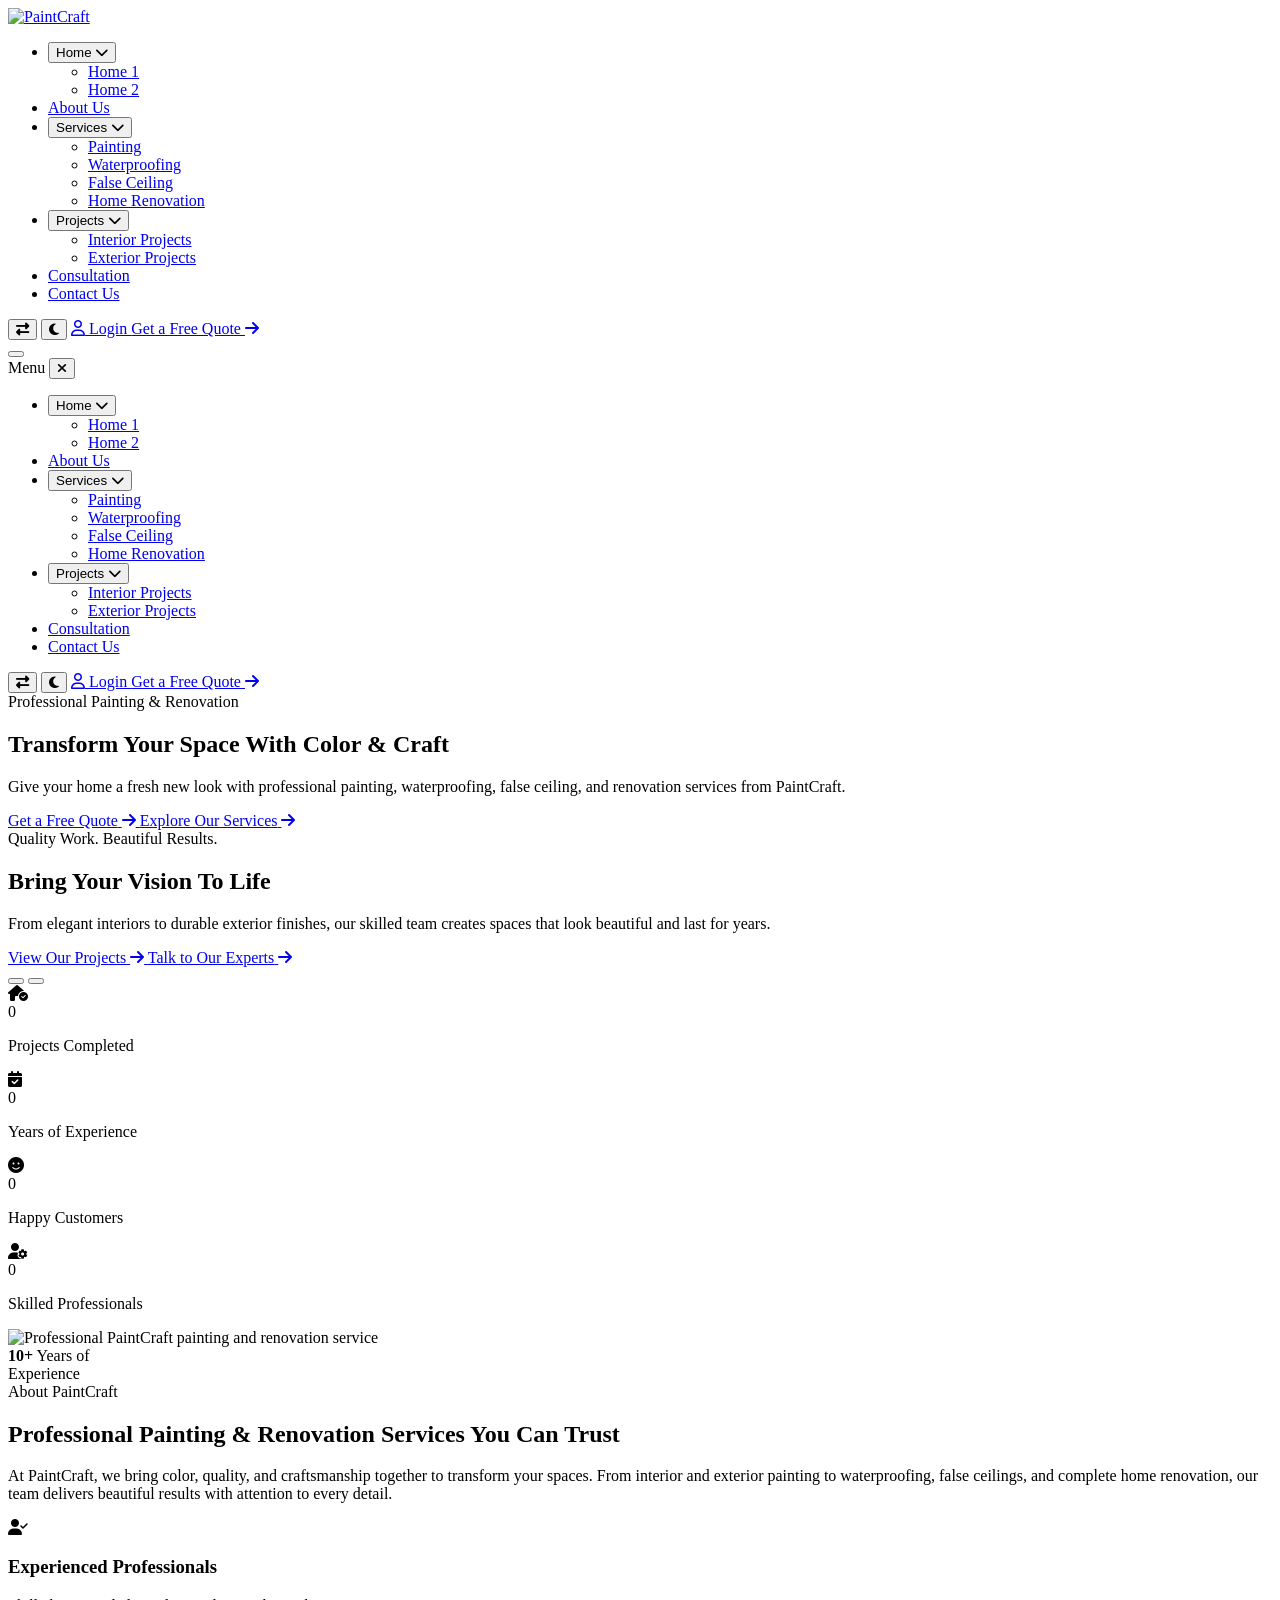
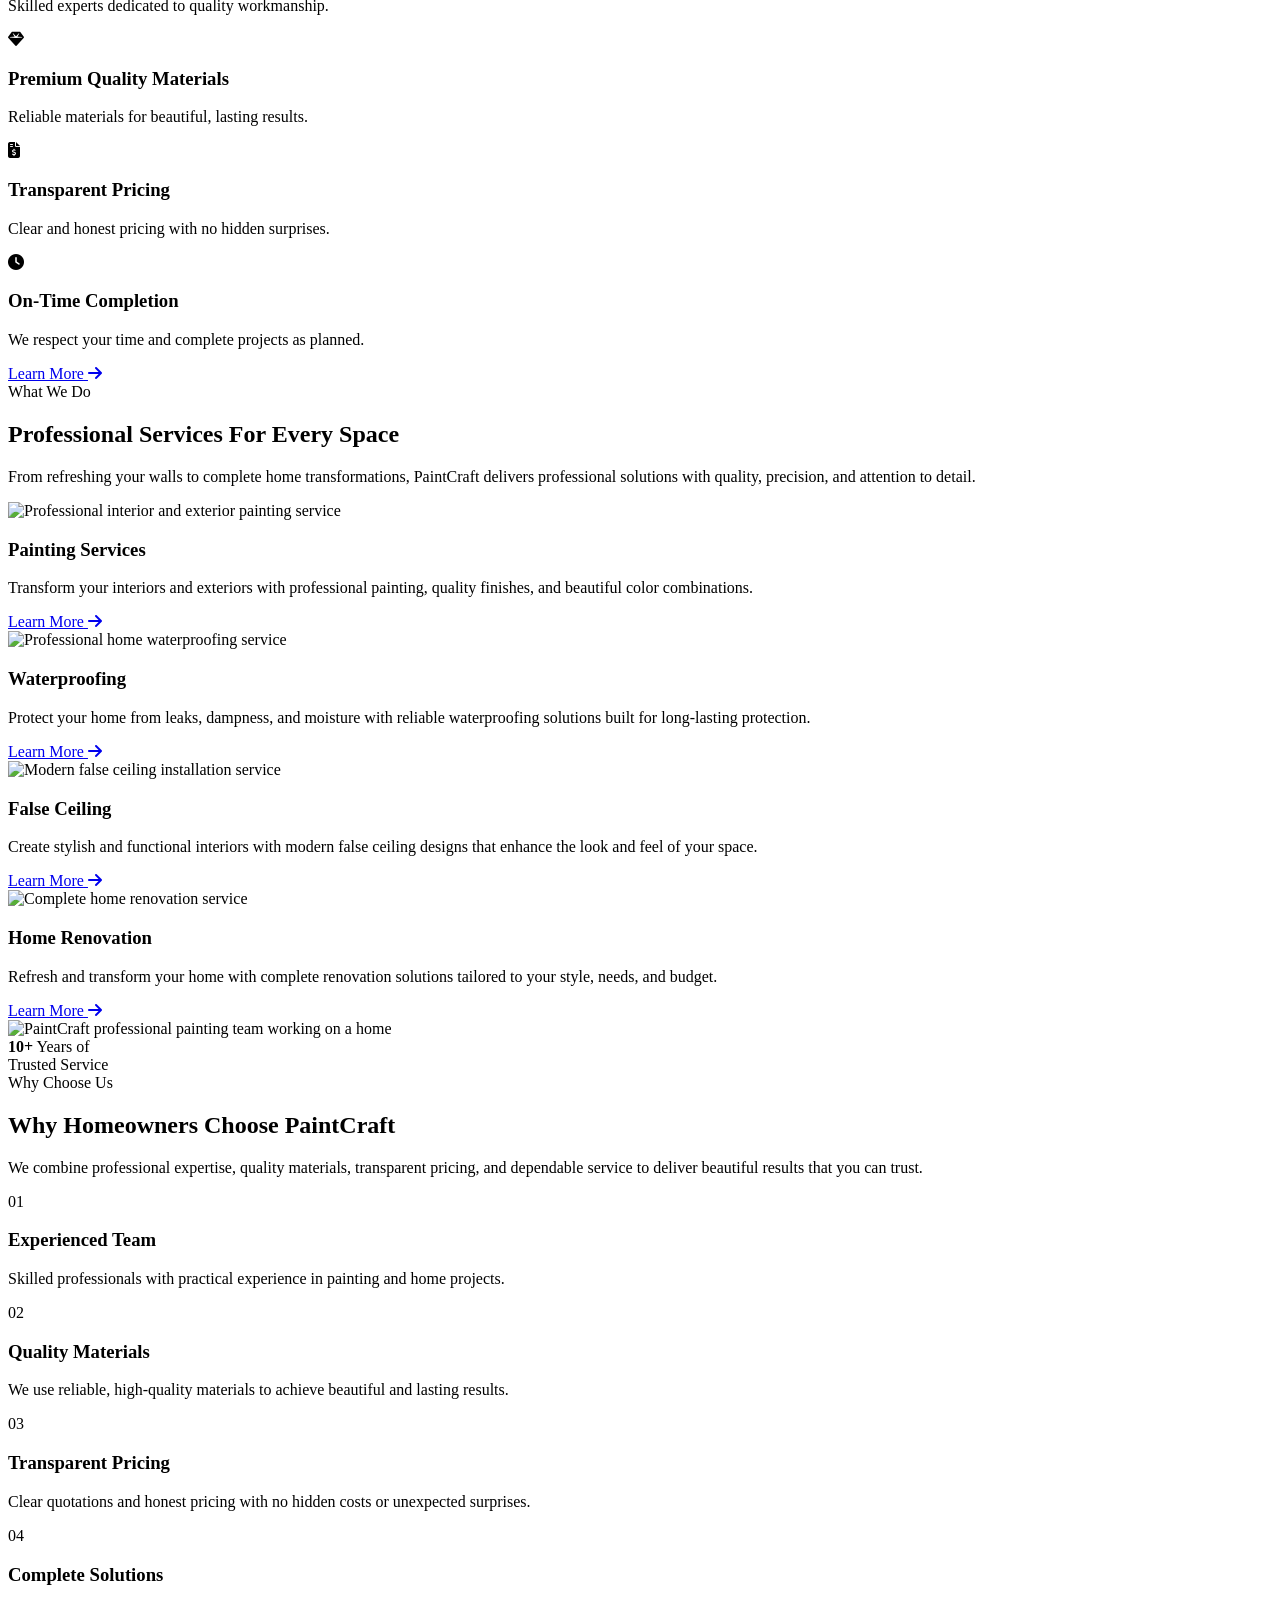
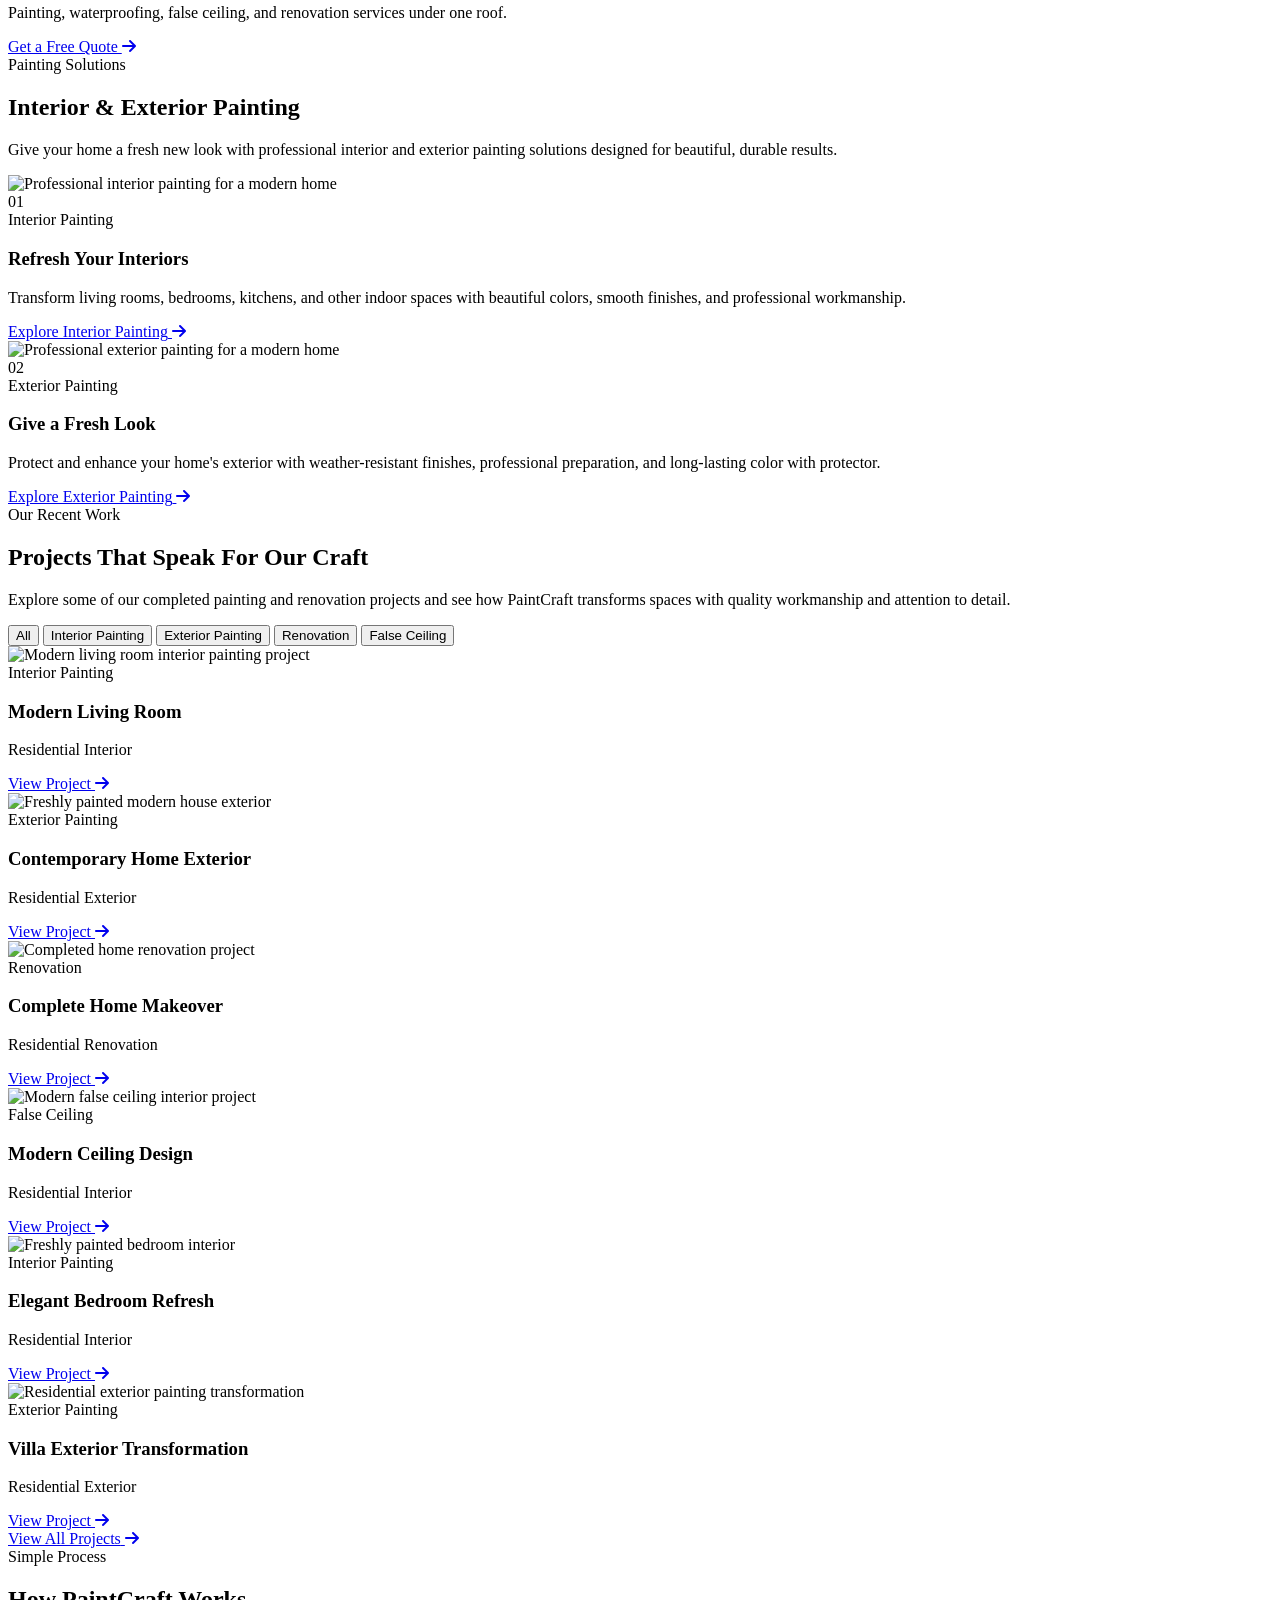
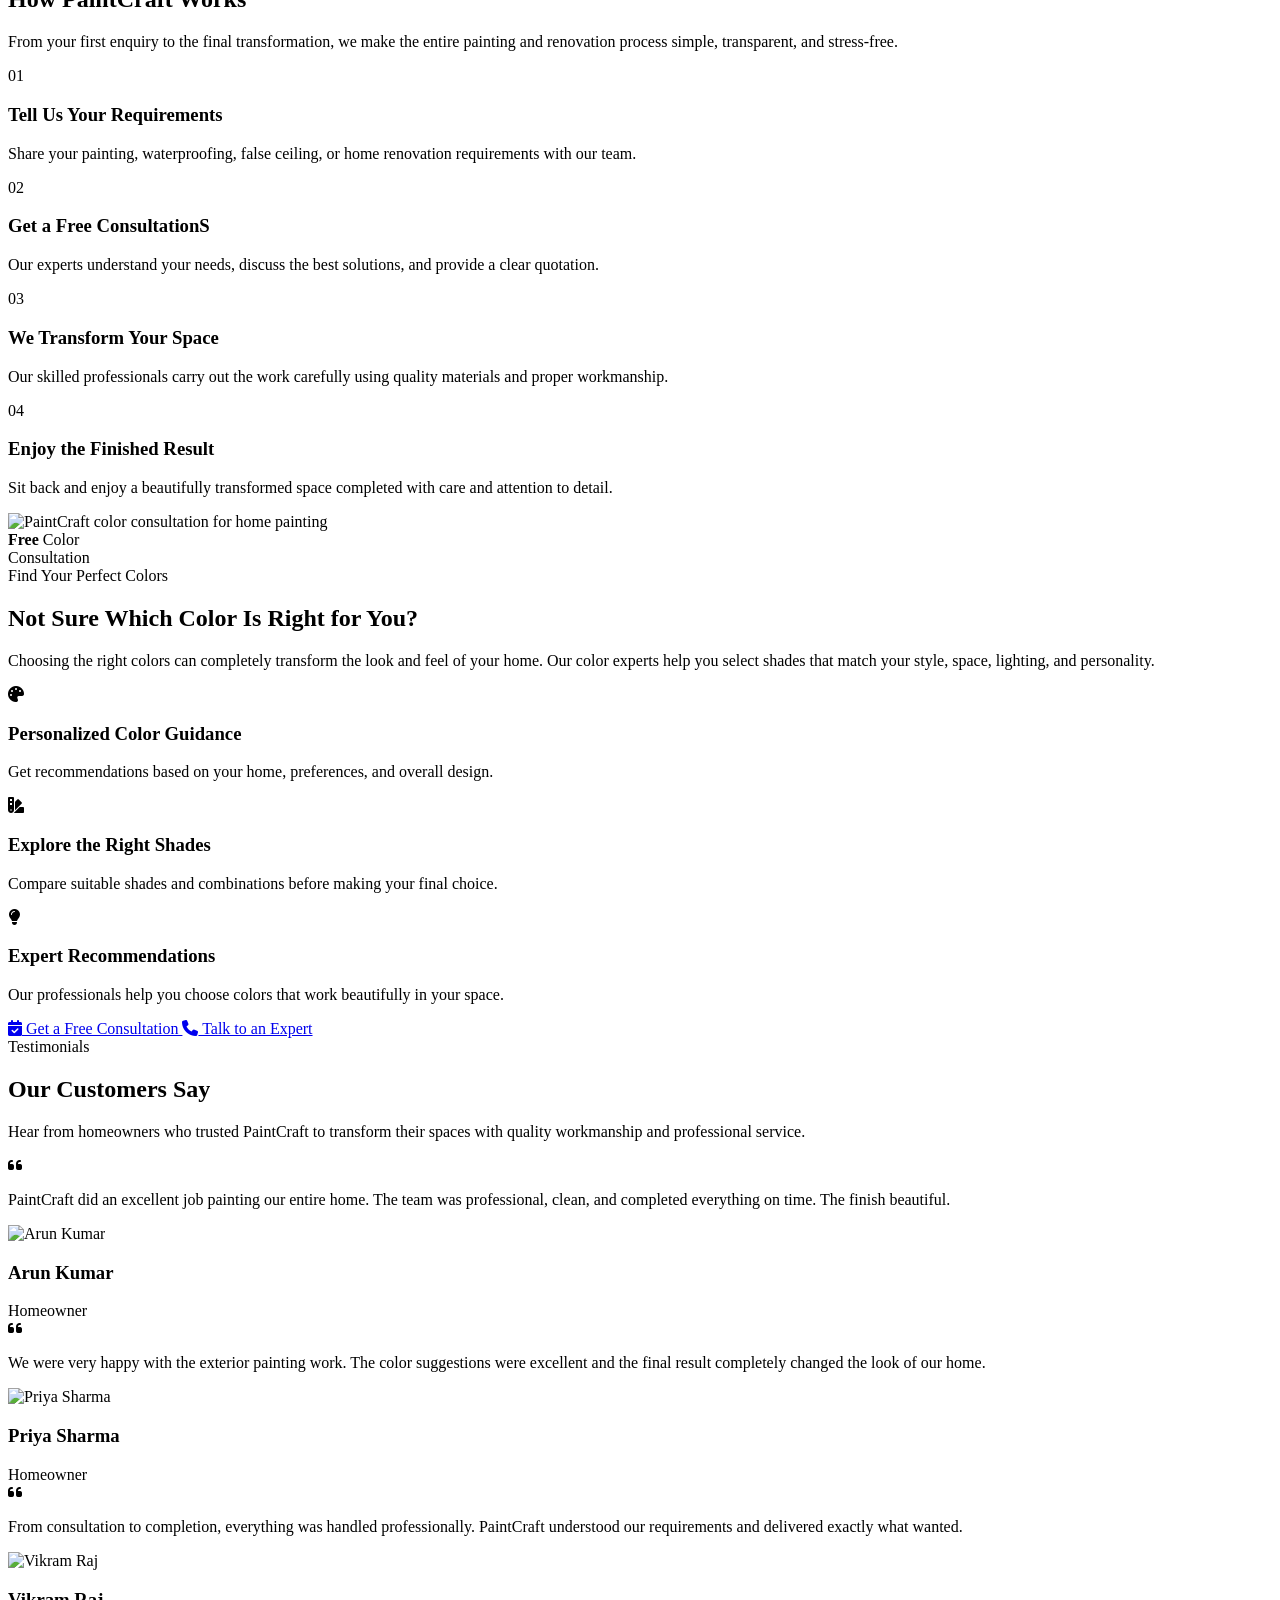
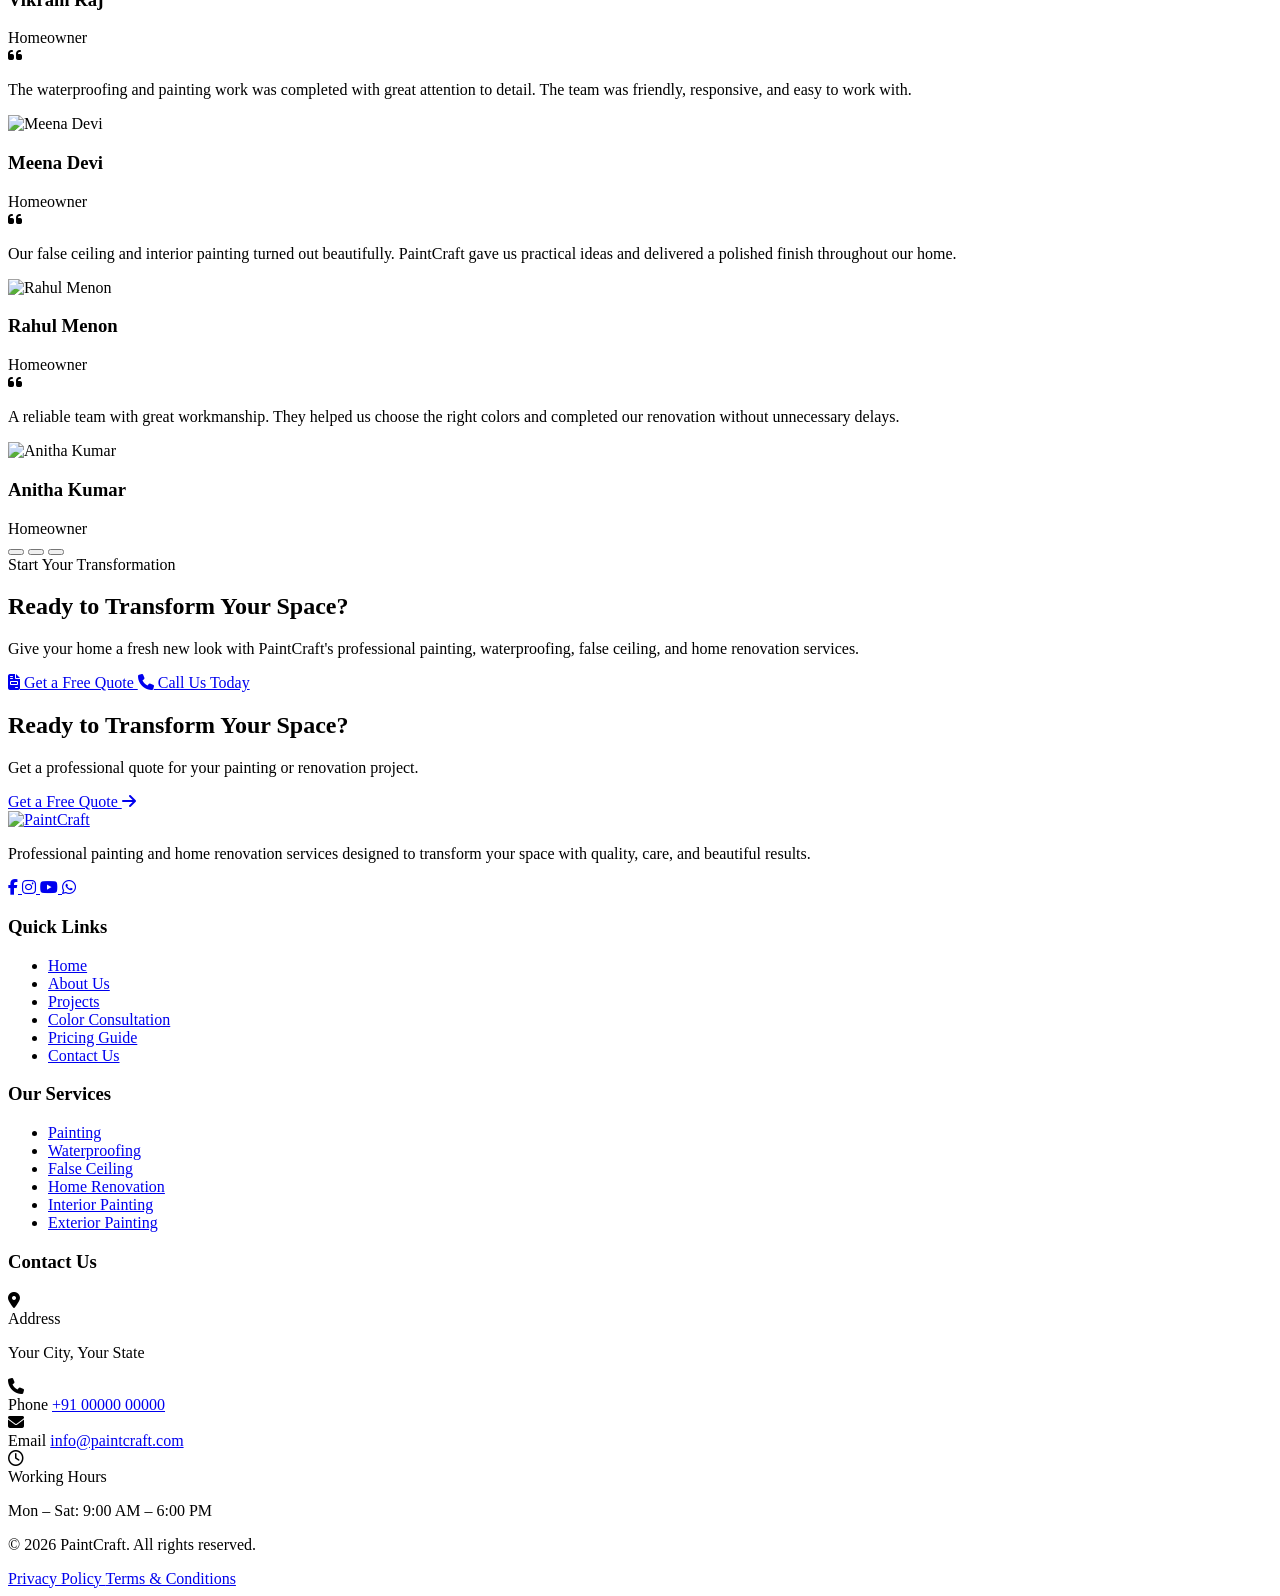
==== index.html @ 1d0dd158 "Add files via upload" ====
<!DOCTYPE html>
<html lang="en" dir="ltr">

<head>

    <!-- =========================================================
         META
    ========================================================== -->

    <meta charset="UTF-8">

    <meta
        name="viewport"
        content="width=device-width, initial-scale=1.0"
    >

    <meta
        name="description"
        content="PaintCraft - Professional Painting & Home Renovation Services"
    >

    <meta
        name="keywords"
        content="painting, home renovation, interior painting, exterior painting, waterproofing"
    >

    <meta
        name="author"
        content="PaintCraft"
    >

    <title>PaintCraft | Painting & Renovation</title>
    <link
    rel="icon"
    type="image/png"
    href="images/logo.png"
>


    <!-- =========================================================
         GOOGLE FONT
         Inter - Used Consistently Throughout Website
    ========================================================== -->

    <link
        rel="preconnect"
        href="https://fonts.googleapis.com"
    >

    <link
        rel="preconnect"
        href="https://fonts.gstatic.com"
        crossorigin
    >

    <link
        href="https://fonts.googleapis.com/css2?family=Inter:wght@400;500;600;700;800&display=swap"
        rel="stylesheet"
    >


    <!-- =========================================================
         FONT AWESOME
    ========================================================== -->

    <link
        rel="stylesheet"
        href="https://cdnjs.cloudflare.com/ajax/libs/font-awesome/6.5.2/css/all.min.css"
    >


    <!-- =========================================================
         MAIN CSS
    ========================================================== -->

    <link
        rel="stylesheet"
        href="css/style.css"
    >


    <!-- =========================================================
         RESPONSIVE CSS
    ========================================================== -->

    <link
        rel="stylesheet"
        href="css/responsive.css"
    >

</head>


<body>

    <!-- =========================================================
         SITE HEADER
    ========================================================== -->

    <header class="site-header">


        <!-- =====================================================
             HEADER CONTAINER
        ====================================================== -->

        <div class="header-container">


            <!-- =================================================
                 LOGO
            ================================================== -->

            <a
                href="index.html"
                class="site-logo"
                aria-label="PaintCraft Home"
            >

                <img
                    src="images/logo.png"
                    alt="PaintCraft"
                    class="logo-image"
                >

            </a>


            <!-- =================================================
                 DESKTOP NAVIGATION
            ================================================== -->

            <nav
                class="desktop-navigation"
                aria-label="Main Navigation"
            >

                <ul class="nav-menu">


                    <!-- =========================================
                         HOME
                    ========================================== -->

                    <li class="nav-item has-dropdown">

                        <button
                            type="button"
                            class="nav-link dropdown-toggle active"
                            aria-expanded="false"
                        >

                            <span>Home</span>

                            <i class="fa-solid fa-chevron-down"></i>

                        </button>


                        <ul class="dropdown-menu">

                            <li>
                                <a href="index.html"class="active">
                                    Home 1
                                </a>
                            </li>

                            <li>
                                <a href="home-2.html">
                                    Home 2
                                </a>
                            </li>

                        </ul>

                    </li>


                    <!-- =========================================
                         ABOUT US
                    ========================================== -->

                    <li class="nav-item">

                        <a
                            href="about.html"
                            class="nav-link"
                        >
                            About Us
                        </a>

                    </li>


                    <!-- =========================================
                         SERVICES
                    ========================================== -->

                    <li class="nav-item has-dropdown">

                        <button
                            type="button"
                            class="nav-link dropdown-toggle"
                            aria-expanded="false"
                        >

                            <span>Services</span>

                            <i class="fa-solid fa-chevron-down"></i>

                        </button>


                        <ul class="dropdown-menu">

                            <li>
                                <a href="painting.html">
                                    Painting
                                </a>
                            </li>

                            <li>
                                <a href="waterproofing.html">
                                    Waterproofing
                                </a>
                            </li>

                            <li>
                                <a href="false-ceiling.html">
                                    False Ceiling
                                </a>
                            </li>

                            <li>
                                <a href="home-renovation.html">
                                    Home Renovation
                                </a>
                            </li>

                        </ul>

                    </li>


                    <!-- =========================================
                         PROJECTS
                    ========================================== -->

                    <li class="nav-item has-dropdown">

                        <button
                            type="button"
                            class="nav-link dropdown-toggle"
                            aria-expanded="false"
                        >

                            <span>Projects</span>

                            <i class="fa-solid fa-chevron-down"></i>

                        </button>


                        <ul class="dropdown-menu">

                            

                            <li>
                                <a href="interior-projects.html">
                                    Interior Projects
                                </a>
                            </li>

                            <li>
                                <a href="exterior-projects.html">
                                    Exterior Projects
                                </a>
                            </li>

                           

                            
                        </ul>

                    </li>


                    <!-- =========================================
                         COLOR CONSULTATION
                    ========================================== -->

                    <li class="nav-item">

                        <a
                            href="consultation.html"
                            class="nav-link"
                        >
                            Consultation
                        </a>

                    </li>


                    


                    <!-- =========================================
                         CONTACT US
                    ========================================== -->

                    <li class="nav-item">

                        <a
                            href="contact.html"
                            class="nav-link"
                        >
                            Contact Us
                        </a>

                    </li>

                </ul>

            </nav>


            <!-- =================================================
                 DESKTOP HEADER ACTIONS

                 IMPORTANT:
                 These buttons are ONLY for desktop.
            ================================================== -->

            <div class="desktop-header-actions">


                <!-- =============================================
                     RTL TOGGLE
                ============================================== -->

                <button
                    type="button"
                    class="header-action-btn rtl-btn"
                    id="rtlToggle"
                    aria-label="Switch to RTL"
                    aria-pressed="false"
                >

                    <i class="fa-solid fa-right-left"></i>

                </button>


                <!-- =============================================
                     DARK MODE TOGGLE
                ============================================== -->

                <button
                    type="button"
                    class="header-action-btn dark-mode-btn"
                    id="darkModeToggle"
                    aria-label="Toggle dark mode"
                    aria-pressed="false"
                >

                    <i class="fa-solid fa-moon"></i>

                </button>


                <!-- =============================================
                     LOGIN
                ============================================== -->

                <a
                    href="login.html"
                    class="primary-btn login-btn"
                    aria-label="Login"
                >

                    <i class="fa-regular fa-user"></i>

                    <span>
                        Login
                    </span>

                </a>


                <!-- =============================================
                     GET A FREE QUOTE
                ============================================== -->

                <a
                    href="get a quote.html"
                    class="secondary-btn header-quote-btn"
                >

                    <span>
                        Get a Free Quote
                    </span>

                    <i class="fa-solid fa-arrow-right"></i>

                </a>


            </div>


            <!-- =================================================
                 HAMBURGER BUTTON

                 MOBILE
                 IPAD MINI
                 IPAD PRO
            ================================================== -->

            <button
                type="button"
                class="hamburger-button"
                id="hamburgerButton"
                aria-label="Open menu"
                aria-expanded="false"
                aria-controls="mobileNavigation"
            >

                <span class="hamburger-line"></span>

                <span class="hamburger-line"></span>

                <span class="hamburger-line"></span>

            </button>


        </div>


        <!-- =====================================================
             MOBILE / TABLET NAVIGATION

             ALL MENUS + ALL BUTTONS ARE INSIDE
             THE HAMBURGER MENU
        ====================================================== -->

        <div
            class="mobile-navigation"
            id="mobileNavigation"
            aria-hidden="true"
        >

            <div class="mobile-navigation-inner">


                <!-- =================================================
                     MOBILE MENU HEADER
                ================================================== -->

                <div class="mobile-menu-header">

                    <span class="mobile-menu-title">
                        Menu
                    </span>


                    <button
                        type="button"
                        class="mobile-menu-close"
                        id="mobileMenuClose"
                        aria-label="Close menu"
                    >

                        <i class="fa-solid fa-xmark"></i>

                    </button>

                </div>


                <!-- =================================================
                     MOBILE NAVIGATION
                ================================================== -->

                <nav
                    class="mobile-menu"
                    aria-label="Mobile Navigation"
                >

                    <ul class="mobile-nav-list">


                        <!-- =========================================
                             HOME
                        ========================================== -->

                        <li class="mobile-nav-item has-mobile-dropdown">

                            <button
                                type="button"
                                class="mobile-nav-link mobile-dropdown-toggle active"
                                aria-expanded="false"
                            >

                                <span>
                                    Home
                                </span>

                                <i class="fa-solid fa-chevron-down"></i>

                            </button>


                            <ul class="mobile-dropdown-menu">

                                <li>
                                    <a href="index.html"class="active">
                                        Home 1
                                    </a>
                                </li>

                                <li>
                                    <a href="home-2.html">
                                        Home 2
                                    </a>
                                </li>

                            </ul>

                        </li>


                        <!-- =========================================
                             ABOUT US
                        ========================================== -->

                        <li class="mobile-nav-item">

                            <a
                                href="about.html"
                                class="mobile-nav-link"
                            >
                                About Us
                            </a>

                        </li>


                        <!-- =========================================
                             SERVICES
                        ========================================== -->

                        <li class="mobile-nav-item has-mobile-dropdown">

                            <button
                                type="button"
                                class="mobile-nav-link mobile-dropdown-toggle"
                                aria-expanded="false"
                            >

                                <span>
                                    Services
                                </span>

                                <i class="fa-solid fa-chevron-down"></i>

                            </button>


                            <ul class="mobile-dropdown-menu">

                                <li>
                                    <a href="painting.html">
                                        Painting
                                    </a>
                                </li>

                                <li>
                                    <a href="waterproofing.html">
                                        Waterproofing
                                    </a>
                                </li>

                                <li>
                                    <a href="false-ceiling.html">
                                        False Ceiling
                                    </a>
                                </li>

                                <li>
                                    <a href="home-renovation.html">
                                        Home Renovation
                                    </a>
                                </li>

                            </ul>

                        </li>


                        <!-- =========================================
                             PROJECTS
                        ========================================== -->

                        <li class="mobile-nav-item has-mobile-dropdown">

                            <button
                                type="button"
                                class="mobile-nav-link mobile-dropdown-toggle"
                                aria-expanded="false"
                            >

                                <span>
                                    Projects
                                </span>

                                <i class="fa-solid fa-chevron-down"></i>

                            </button>


                            <ul class="mobile-dropdown-menu">

                                

                                <li>
                                    <a href="interior-projects.html">
                                        Interior Projects
                                    </a>
                                </li>

                                <li>
                                    <a href="exterior-projects.html">
                                        Exterior Projects
                                    </a>
                                </li>


                               

                            </ul>

                        </li>


                        <!-- =========================================
                             COLOR CONSULTATION
                        ========================================== -->

                        <li class="mobile-nav-item">

                            <a
                                href="consultation.html"
                                class="mobile-nav-link"
                            >
                                Consultation
                            </a>

                        </li>


                       
                        <!-- =========================================
                             CONTACT US
                        ========================================== -->

                        <li class="mobile-nav-item">

                            <a
                                href="get a quote.html"
                                class="mobile-nav-link"
                            >
                                Contact Us
                            </a>

                        </li>


                    </ul>

                </nav>


                <!-- =================================================
                     MOBILE HEADER ACTIONS

                     THESE ARE INSIDE THE HAMBURGER DRAWER

                     RTL
                     DARK MODE
                     LOGIN
                     GET A FREE QUOTE
                ================================================== -->

                <div class="mobile-header-actions">


                    <!-- =============================================
                         RTL TOGGLE
                    ============================================== -->

                    <button
                        type="button"
                        class="mobile-action-btn rtl-btn"
                        id="mobileRtlToggle"
                        aria-label="Switch to RTL"
                        aria-pressed="false"
                    >

                        <i class="fa-solid fa-right-left"></i>

                    </button>


                    <!-- =============================================
                         DARK MODE TOGGLE
                    ============================================== -->

                    <button
                        type="button"
                        class="mobile-action-btn dark-mode-btn"
                        id="mobileDarkModeToggle"
                        aria-label="Toggle dark mode"
                        aria-pressed="false"
                    >

                        <i class="fa-solid fa-moon"></i>

                    </button>


                    <!-- =============================================
                         LOGIN
                    ============================================== -->

                    <a
                        href="login.html"
                        class="primary-btn mobile-action-btn login-btn"
                    >

                        <i class="fa-regular fa-user"></i>

                        <span>
                            Login
                        </span>

                    </a>


                    <!-- =============================================
                         GET A FREE QUOTE
                    ============================================== -->

                    <a
                        href="get a quote.html"
                        class="secondary-btn mobile-quote-btn"
                    >

                        <span>
                            Get a Free Quote
                        </span>

                        <i class="fa-solid fa-arrow-right"></i>

                    </a>


                </div>


            </div>

        </div>


    </header>


    <!-- =========================================================
         MAIN CONTENT
    ========================================================== -->

    <main id="main-content">
        <!-- =========================================================
     HOME 1
     HERO SECTION
     PART 1 — HTML
========================================================= -->

<section class="hero-section" id="heroSection">

    <div class="hero-slider">

        <!-- =================================================
             SLIDE 1
        ================================================== -->

        <div class="hero-slide active"
             style="background-image: url('images/hero-1.jpg');">

            <div class="hero-overlay"></div>

            <div class="hero-container">

                <div class="hero-content">

                    <span class="hero-subtitle">
                        Professional Painting & Renovation
                    </span>

                    <h1 class="hero-title">
                        Transform Your Space
                        <span>With Color & Craft</span>
                    </h1>

                    <p class="hero-description">
                        Give your home a fresh new look with professional
                        painting, waterproofing, false ceiling, and renovation
                        services from PaintCraft.
                    </p>

                    <div class="hero-buttons">

                        <a href="contact.html"
                           class="hero-button hero-button-primary">
                            <span>Get a Free Quote</span>
                            <i class="fa-solid fa-arrow-right"></i>
                        </a>

                        <a href="services.html"
                           class="hero-button hero-button-secondary">
                            <span>Explore Our Services</span>
                            <i class="fa-solid fa-arrow-right"></i>
                        </a>

                    </div>

                </div>

            </div>

        </div>


        <!-- =================================================
             SLIDE 2
        ================================================== -->

        <div class="hero-slide"
             style="background-image: url('images/hero-2.jpg');">

            <div class="hero-overlay"></div>

            <div class="hero-container">

                <div class="hero-content">

                    <span class="hero-subtitle">
                        Quality Work. Beautiful Results.
                    </span>

                    <h2 class="hero-title">
                        Bring Your Vision
                        <span>To Life</span>
                    </h2>

                    <p class="hero-description">
                        From elegant interiors to durable exterior finishes,
                        our skilled team creates spaces that look beautiful
                        and last for years.
                    </p>

                    <div class="hero-buttons">

                        <a href="projects.html"
                           class="hero-button hero-button-primary">
                            <span>View Our Projects</span>
                            <i class="fa-solid fa-arrow-right"></i>
                        </a>

                        <a href="contact.html"
                           class="hero-button hero-button-secondary">
                            <span>Talk to Our Experts</span>
                            <i class="fa-solid fa-arrow-right"></i>
                        </a>

                    </div>

                </div>

            </div>

        </div>

    </div>


    <!-- =====================================================
         SLIDE INDICATORS
    ====================================================== -->

    <div class="hero-indicators">

        <button class="hero-indicator active"
                type="button"
                aria-label="Go to slide 1"
                data-slide="0">
        </button>

        <button class="hero-indicator"
                type="button"
                aria-label="Go to slide 2"
                data-slide="1">
        </button>

    </div>

</section>
<!-- =========================================================
     HOME 1
     SECTION 2 — TRUST / COUNTER
     PART 1 — HTML
========================================================= -->

<section class="trust-counter-section" id="trustCounter">

    <div class="trust-counter-container">

        <!-- ==================== COUNTER 1 ==================== -->

        <div class="counter-item">

            <div class="counter-icon">
                <i class="fa-solid fa-house-circle-check"></i>
            </div>

            <div class="counter-content">

                <div class="counter-number">
                    <span class="counter-value"
                          data-target="500"
                          data-suffix="+">
                        0
                    </span>
                </div>

                <p class="counter-label">
                    Projects Completed
                </p>

            </div>

        </div>


        <!-- ==================== COUNTER 2 ==================== -->

        <div class="counter-item">

            <div class="counter-icon">
                <i class="fa-solid fa-calendar-check"></i>
            </div>

            <div class="counter-content">

                <div class="counter-number">
                    <span class="counter-value"
                          data-target="10"
                          data-suffix="+">
                        0
                    </span>
                </div>

                <p class="counter-label">
                    Years of Experience
                </p>

            </div>

        </div>


        <!-- ==================== COUNTER 3 ==================== -->

        <div class="counter-item">

            <div class="counter-icon">
                <i class="fa-solid fa-face-smile"></i>
            </div>

            <div class="counter-content">

                <div class="counter-number">
                    <span class="counter-value"
                          data-target="450"
                          data-suffix="+">
                        0
                    </span>
                </div>

                <p class="counter-label">
                    Happy Customers
                </p>

            </div>

        </div>


        <!-- ==================== COUNTER 4 ==================== -->

        <div class="counter-item">

            <div class="counter-icon">
                <i class="fa-solid fa-user-gear"></i>
            </div>

            <div class="counter-content">

                <div class="counter-number">
                    <span class="counter-value"
                          data-target="15"
                          data-suffix="+">
                        0
                    </span>
                </div>

                <p class="counter-label">
                    Skilled Professionals
                </p>

            </div>

        </div>

    </div>

</section>
<!-- =========================================================
     HOME 1
     SECTION 3 — ABOUT PAINTCRAFT
     PART 1 — HTML
========================================================= -->

<section class="about-section" id="aboutPaintCraft">

    <div class="about-container">

        <!-- ==================== IMAGE ==================== -->

        <div class="about-image-wrapper">

            <div class="about-image-main">
                <img
                    src="images/about-paintcraft.jpg"
                    alt="Professional PaintCraft painting and renovation service"
                    class="about-image"
                >
            </div>

            <!-- Experience Badge -->

            <div class="about-experience-badge">

                <strong>10+</strong>

                <span>Years of<br>Experience</span>

            </div>

        </div>


        <!-- ==================== CONTENT ==================== -->

        <div class="about-content">

            <span class="about-subtitle">
                About PaintCraft
            </span>

            <h2 class="about-title">
                Professional Painting &amp;
                <span>Renovation Services</span>
                You Can Trust
            </h2>

            <p class="about-description">
                At PaintCraft, we bring color, quality, and craftsmanship
                together to transform your spaces. From interior and exterior
                painting to waterproofing, false ceilings, and complete home
                renovation, our team delivers beautiful results with attention
                to every detail.
            </p>


            <!-- ==================== FEATURES ==================== -->

            <div class="about-features">

                <div class="about-feature">

                    <div class="about-feature-icon">
                        <i class="fa-solid fa-user-check"></i>
                    </div>

                    <div class="about-feature-content">
                        <h3>Experienced Professionals</h3>
                        <p>
                            Skilled experts dedicated to quality workmanship.
                        </p>
                    </div>

                </div>


                <div class="about-feature">

                    <div class="about-feature-icon">
                        <i class="fa-solid fa-gem"></i>
                    </div>

                    <div class="about-feature-content">
                        <h3>Premium Quality Materials</h3>
                        <p>
                            Reliable materials for beautiful, lasting results.
                        </p>
                    </div>

                </div>


                <div class="about-feature">

                    <div class="about-feature-icon">
                        <i class="fa-solid fa-file-invoice-dollar"></i>
                    </div>

                    <div class="about-feature-content">
                        <h3>Transparent Pricing</h3>
                        <p>
                            Clear and honest pricing with no hidden surprises.
                        </p>
                    </div>

                </div>


                <div class="about-feature">

                    <div class="about-feature-icon">
                        <i class="fa-solid fa-clock"></i>
                    </div>

                    <div class="about-feature-content">
                        <h3>On-Time Completion</h3>
                        <p>
                            We respect your time and complete projects as planned.
                        </p>
                    </div>

                </div>

            </div>


            <!-- ==================== CTA ==================== -->

            <div class="about-action">

                <a
                    href="about.html"
                    class="about-button"
                >
                    <span>Learn More</span>
                    <i class="fa-solid fa-arrow-right"></i>
                </a>

            </div>

        </div>

    </div>

</section>
<!-- =========================================================
     HOME 1
     SECTION 4 — OUR SERVICES
     PART 1 — HTML
========================================================= -->

<section class="services-section" id="ourServices">

    <div class="services-container">

        <!-- ==================== SECTION HEADER ==================== -->

        <div class="services-header">

            <span class="services-subtitle">
                What We Do
            </span>

            <h2 class="services-title">
                Professional Services
                <span>For Every Space</span>
            </h2>

            <p class="services-description">
                From refreshing your walls to complete home transformations,
                PaintCraft delivers professional solutions with quality,
                precision, and attention to detail.
            </p>

        </div>


        <!-- ==================== SERVICE CARDS ==================== -->

        <div class="services-grid">


            <!-- ==================== PAINTING ==================== -->

            <article class="service-card">

                <div class="service-image-wrapper">

                    <img
                        src="images/service-painting.jpg"
                        alt="Professional interior and exterior painting service"
                        class="service-image"
                    >

                    <div class="service-image-overlay"></div>

                </div>

                <div class="service-content">

                    <h3 class="service-title">
                        Painting Services
                    </h3>

                    <p class="service-description">
                        Transform your interiors and exteriors with
                        professional painting, quality finishes, and
                        beautiful color combinations.
                    </p>

                    <a
                        href="#"
                        class="service-link"
                    >
                        <span>Learn More</span>
                        <i class="fa-solid fa-arrow-right"></i>
                    </a>

                </div>

            </article>


            <!-- ==================== WATERPROOFING ==================== -->

            <article class="service-card">

                <div class="service-image-wrapper">

                    <img
                        src="images/service-waterproofing.jpg"
                        alt="Professional home waterproofing service"
                        class="service-image"
                    >

                    <div class="service-image-overlay"></div>

                </div>

                <div class="service-content">

                    <h3 class="service-title">
                        Waterproofing
                    </h3>

                    <p class="service-description">
                        Protect your home from leaks, dampness, and
                        moisture with reliable waterproofing solutions
                        built for long-lasting protection.
                    </p>

                    <a
                        href="#"
                        class="service-link"
                    >
                        <span>Learn More</span>
                        <i class="fa-solid fa-arrow-right"></i>
                    </a>

                </div>

            </article>


            <!-- ==================== FALSE CEILING ==================== -->

            <article class="service-card">

                <div class="service-image-wrapper">

                    <img
                        src="images/service-false-ceiling.jpg"
                        alt="Modern false ceiling installation service"
                        class="service-image"
                    >

                    <div class="service-image-overlay"></div>

                </div>

                <div class="service-content">

                    <h3 class="service-title">
                        False Ceiling
                    </h3>

                    <p class="service-description">
                        Create stylish and functional interiors with
                        modern false ceiling designs that enhance the
                        look and feel of your space.
                    </p>

                    <a
                        href="#"
                        class="service-link"
                    >
                        <span>Learn More</span>
                        <i class="fa-solid fa-arrow-right"></i>
                    </a>

                </div>

            </article>


            <!-- ==================== HOME RENOVATION ==================== -->

            <article class="service-card">

                <div class="service-image-wrapper">

                    <img
                        src="images/service-home-renovation.jpg"
                        alt="Complete home renovation service"
                        class="service-image"
                    >

                    <div class="service-image-overlay"></div>

                </div>

                <div class="service-content">

                    <h3 class="service-title">
                        Home Renovation
                    </h3>

                    <p class="service-description">
                        Refresh and transform your home with complete
                        renovation solutions tailored to your style,
                        needs, and budget.
                    </p>

                    <a
                        href="#"
                        class="service-link"
                    >
                        <span>Learn More</span>
                        <i class="fa-solid fa-arrow-right"></i>
                    </a>

                </div>

            </article>


        </div>

    </div>

</section>
<!-- =========================================================
     HOME 1
     SECTION 5 — WHY CHOOSE PAINTCRAFT
     PART 1 — HTML
========================================================= -->

<section class="why-choose-section" id="whyChoosePaintCraft">

    <div class="why-choose-container">

        <!-- ==================== IMAGE ==================== -->

        <div class="why-choose-image-wrapper">

            <div class="why-choose-image-main">

                <img
                    src="images/why-choose-paintcraft.jpg"
                    alt="PaintCraft professional painting team working on a home"
                    class="why-choose-image"
                >

            </div>

            <div class="why-choose-experience">

                <strong>10+</strong>

                <span>
                    Years of<br>
                    Trusted Service
                </span>

            </div>

        </div>


        <!-- ==================== CONTENT ==================== -->

        <div class="why-choose-content">

            <span class="why-choose-subtitle">
                Why Choose Us
            </span>

            <h2 class="why-choose-title">
                Why Homeowners Choose
                <span>PaintCraft</span>
            </h2>

            <p class="why-choose-description">
                We combine professional expertise, quality materials,
                transparent pricing, and dependable service to deliver
                beautiful results that you can trust.
            </p>


            <!-- ==================== BENEFITS ==================== -->

            <div class="why-choose-benefits">


                <!-- BENEFIT 01 -->

                <div class="why-choose-benefit">

                    <div class="why-choose-number">
                        01
                    </div>

                    <div class="why-choose-benefit-content">

                        <h3>
                            Experienced Team
                        </h3>

                        <p>
                            Skilled professionals with practical experience
                            in painting and home projects.
                        </p>

                    </div>

                </div>


                <!-- BENEFIT 02 -->

                <div class="why-choose-benefit">

                    <div class="why-choose-number">
                        02
                    </div>

                    <div class="why-choose-benefit-content">

                        <h3>
                            Quality Materials
                        </h3>

                        <p>
                            We use reliable, high-quality materials to achieve
                            beautiful and lasting results.
                        </p>

                    </div>

                </div>


                <!-- BENEFIT 03 -->

                <div class="why-choose-benefit">

                    <div class="why-choose-number">
                        03
                    </div>

                    <div class="why-choose-benefit-content">

                        <h3>
                            Transparent Pricing
                        </h3>

                        <p>
                            Clear quotations and honest pricing with no hidden
                            costs or unexpected surprises.
                        </p>

                    </div>

                </div>


                <!-- BENEFIT 04 -->

                <div class="why-choose-benefit">

                    <div class="why-choose-number">
                        04
                    </div>

                    <div class="why-choose-benefit-content">

                        <h3>
                            Complete Solutions
                        </h3>

                        <p>
                            Painting, waterproofing, false ceiling, and
                            renovation services under one roof.
                        </p>

                    </div>

                </div>


            </div>


            <!-- ==================== CTA ==================== -->

            <div class="why-choose-action">

                <a
                    href="contact.html"
                    class="why-choose-button"
                >

                    <span>
                        Get a Free Quote
                    </span>

                    <i class="fa-solid fa-arrow-right"></i>

                </a>

            </div>

        </div>

    </div>

</section>
<!-- =========================================================
     HOME 1
     SECTION 6 — INTERIOR & EXTERIOR PAINTING
     PART 1 — HTML
========================================================= -->

<section class="painting-types-section" id="paintingTypes">

    <div class="painting-types-container">

        <!-- ==================== SECTION HEADER ==================== -->

        <div class="painting-types-header">

            <span class="painting-types-subtitle">
                Painting Solutions
            </span>

            <h2 class="painting-types-title">
                Interior &amp; Exterior
                <span>Painting</span>
            </h2>

            <p class="painting-types-description">
                Give your home a fresh new look with professional
                interior and exterior painting solutions designed
                for beautiful, durable results.
            </p>

        </div>


        <!-- ==================== PAINTING CARDS ==================== -->

        <div class="painting-types-grid">


            <!-- ==================== INTERIOR ==================== -->

            <article class="painting-type-card">

                <div class="painting-type-image-wrapper">

                    <img
                        src="images/interior-painting.jpg"
                        alt="Professional interior painting for a modern home"
                        class="painting-type-image"
                    >

                    <div class="painting-type-overlay"></div>

                    <div class="painting-type-number">
                        01
                    </div>

                </div>


                <div class="painting-type-content">

                    <span class="painting-type-label">
                        Interior Painting
                    </span>

                    <h3 class="painting-type-title">
                        Refresh Your Interiors
                    </h3>

                    <p class="painting-type-description">
                        Transform living rooms, bedrooms, kitchens, and
                        other indoor spaces with beautiful colors,
                        smooth finishes, and professional workmanship.
                    </p>

                    <a
                        href="services.html"
                        class="painting-type-link"
                    >
                        <span>Explore Interior Painting</span>
                        <i class="fa-solid fa-arrow-right"></i>
                    </a>

                </div>

            </article>


            <!-- ==================== EXTERIOR ==================== -->

            <article class="painting-type-card">

                <div class="painting-type-image-wrapper">

                    <img
                        src="images/exterior-painting.jpg"
                        alt="Professional exterior painting for a modern home"
                        class="painting-type-image"
                    >

                    <div class="painting-type-overlay"></div>

                    <div class="painting-type-number">
                        02
                    </div>

                </div>


                <div class="painting-type-content">

                    <span class="painting-type-label">
                        Exterior Painting
                    </span>

                    <h3 class="painting-type-title">
                        Give a Fresh Look
                    </h3>

                    <p class="painting-type-description">
                        Protect and enhance your home's exterior with
                        weather-resistant finishes, professional
                        preparation, and long-lasting color with protector.
                    </p>

                    <a
                        href="services.html"
                        class="painting-type-link"
                    >
                        <span>Explore Exterior Painting</span>
                        <i class="fa-solid fa-arrow-right"></i>
                    </a>

                </div>

            </article>


        </div>

    </div>

</section>
<!-- =========================================================
     HOME 1
     SECTION 7 — RECENT PROJECTS
     PART 1 — HTML
========================================================= -->

<section class="projects-section" id="recentProjects">

    <div class="projects-container">

        <!-- ==================== SECTION HEADER ==================== -->

        <div class="projects-header">

            <span class="projects-subtitle">
                Our Recent Work
            </span>

            <h2 class="projects-title">
                Projects That Speak
                <span>For Our Craft</span>
            </h2>

            <p class="projects-description">
                Explore some of our completed painting and renovation
                projects and see how PaintCraft transforms spaces with
                quality workmanship and attention to detail.
            </p>

        </div>


        <!-- ==================== PROJECT FILTERS ==================== -->

        <div class="projects-filters" role="tablist" aria-label="Project categories">

            <button
                type="button"
                class="project-filter active"
                data-filter="all"
                role="tab"
                aria-selected="true"
            >
                All
            </button>

            <button
                type="button"
                class="project-filter"
                data-filter="interior"
                role="tab"
                aria-selected="false"
            >
                Interior Painting
            </button>

            <button
                type="button"
                class="project-filter"
                data-filter="exterior"
                role="tab"
                aria-selected="false"
            >
                Exterior Painting
            </button>

            <button
                type="button"
                class="project-filter"
                data-filter="renovation"
                role="tab"
                aria-selected="false"
            >
                Renovation
            </button>

            <button
                type="button"
                class="project-filter"
                data-filter="ceiling"
                role="tab"
                aria-selected="false"
            >
                False Ceiling
            </button>

        </div>


        <!-- ==================== PROJECT GRID ==================== -->

        <div class="projects-grid">


            <!-- PROJECT 01 -->

            <article
                class="project-card"
                data-category="interior"
            >

                <div class="project-image-wrapper">

                    <img
                        src="images/project-interior-1.jpg"
                        alt="Modern living room interior painting project"
                        class="project-image"
                    >

                    <div class="project-image-overlay"></div>

                    <div class="project-category">
                        Interior Painting
                    </div>

                </div>

                <div class="project-content">

                    <h3 class="project-title">
                        Modern Living Room
                    </h3>

                    <p class="project-location">
                        Residential Interior
                    </p>

                    <a
                        href="projects.html"
                        class="project-link"
                    >
                        <span>View Project</span>
                        <i class="fa-solid fa-arrow-right"></i>
                    </a>

                </div>

            </article>


            <!-- PROJECT 02 -->

            <article
                class="project-card"
                data-category="exterior"
            >

                <div class="project-image-wrapper">

                    <img
                        src="images/project-exterior-1.jpg"
                        alt="Freshly painted modern house exterior"
                        class="project-image"
                    >

                    <div class="project-image-overlay"></div>

                    <div class="project-category">
                        Exterior Painting
                    </div>

                </div>

                <div class="project-content">

                    <h3 class="project-title">
                        Contemporary Home Exterior
                    </h3>

                    <p class="project-location">
                        Residential Exterior
                    </p>

                    <a
                        href="projects.html"
                        class="project-link"
                    >
                        <span>View Project</span>
                        <i class="fa-solid fa-arrow-right"></i>
                    </a>

                </div>

            </article>


            <!-- PROJECT 03 -->

            <article
                class="project-card"
                data-category="renovation"
            >

                <div class="project-image-wrapper">

                    <img
                        src="images/project-renovation-1.jpg"
                        alt="Completed home renovation project"
                        class="project-image"
                    >

                    <div class="project-image-overlay"></div>

                    <div class="project-category">
                        Renovation
                    </div>

                </div>

                <div class="project-content">

                    <h3 class="project-title">
                        Complete Home Makeover
                    </h3>

                    <p class="project-location">
                        Residential Renovation
                    </p>

                    <a
                        href="projects.html"
                        class="project-link"
                    >
                        <span>View Project</span>
                        <i class="fa-solid fa-arrow-right"></i>
                    </a>

                </div>

            </article>


            <!-- PROJECT 04 -->

            <article
                class="project-card"
                data-category="ceiling"
            >

                <div class="project-image-wrapper">

                    <img
                        src="images/project-ceiling-1.jpg"
                        alt="Modern false ceiling interior project"
                        class="project-image"
                    >

                    <div class="project-image-overlay"></div>

                    <div class="project-category">
                        False Ceiling
                    </div>

                </div>

                <div class="project-content">

                    <h3 class="project-title">
                        Modern Ceiling Design
                    </h3>

                    <p class="project-location">
                        Residential Interior
                    </p>

                    <a
                        href="projects.html"
                        class="project-link"
                    >
                        <span>View Project</span>
                        <i class="fa-solid fa-arrow-right"></i>
                    </a>

                </div>

            </article>


            <!-- PROJECT 05 -->

            <article
                class="project-card"
                data-category="interior"
            >

                <div class="project-image-wrapper">

                    <img
                        src="images/project-interior-2.jpg"
                        alt="Freshly painted bedroom interior"
                        class="project-image"
                    >

                    <div class="project-image-overlay"></div>

                    <div class="project-category">
                        Interior Painting
                    </div>

                </div>

                <div class="project-content">

                    <h3 class="project-title">
                        Elegant Bedroom Refresh
                    </h3>

                    <p class="project-location">
                        Residential Interior
                    </p>

                    <a
                        href="projects.html"
                        class="project-link"
                    >
                        <span>View Project</span>
                        <i class="fa-solid fa-arrow-right"></i>
                    </a>

                </div>

            </article>


            <!-- PROJECT 06 -->

            <article
                class="project-card"
                data-category="exterior"
            >

                <div class="project-image-wrapper">

                    <img
                        src="images/project-exterior-2.jpg"
                        alt="Residential exterior painting transformation"
                        class="project-image"
                    >

                    <div class="project-image-overlay"></div>

                    <div class="project-category">
                        Exterior Painting
                    </div>

                </div>

                <div class="project-content">

                    <h3 class="project-title">
                        Villa Exterior Transformation
                    </h3>

                    <p class="project-location">
                        Residential Exterior
                    </p>

                    <a
                        href="projects.html"
                        class="project-link"
                    >
                        <span>View Project</span>
                        <i class="fa-solid fa-arrow-right"></i>
                    </a>

                </div>

            </article>


        </div>


        <!-- ==================== VIEW ALL ==================== -->

        <div class="projects-action">

            <a
                href="projects.html"
                class="projects-button"
            >
                <span>View All Projects</span>
                <i class="fa-solid fa-arrow-right"></i>
            </a>

        </div>

    </div>

</section>
<!-- =========================================================
     HOW IT WORKS
     SECTION 8 - PART 1: HTML
========================================================= -->

<section class="how-it-works-section" id="howItWorks">

    <div class="how-it-works-container">

        <!-- Section Header -->
        <div class="how-it-works-header">

            <span class="section-subtitle">
                Simple Process
            </span>

            <h2 class="section-title">
                How <span>PaintCraft</span> Works
            </h2>

            <p class="section-description">
                From your first enquiry to the final transformation,
                we make the entire painting and renovation process
                simple, transparent, and stress-free.
            </p>

        </div>


        <!-- Steps -->
        <div class="how-it-works-steps">

            <!-- Step 01 -->
            <div class="how-it-works-step">

                <div class="step-number">
                    <span>01</span>
                </div>

                <div class="step-content">

                    <h3>
                        Tell Us Your Requirements
                    </h3>

                    <p>
                        Share your painting, waterproofing, false ceiling,
                        or home renovation requirements with our team.
                    </p>

                </div>

            </div>


            <!-- Step 02 -->
            <div class="how-it-works-step">

                <div class="step-number">
                    <span>02</span>
                </div>

                <div class="step-content">

                    <h3>
                        Get a Free ConsultationS
                    </h3>

                    <p>
                        Our experts understand your needs, discuss the
                        best solutions, and provide a clear quotation.
                    </p>

                </div>

            </div>


            <!-- Step 03 -->
            <div class="how-it-works-step">

                <div class="step-number">
                    <span>03</span>
                </div>

                <div class="step-content">

                    <h3>
                        We Transform Your Space
                    </h3>

                    <p>
                        Our skilled professionals carry out the work
                        carefully using quality materials and proper
                        workmanship.
                    </p>

                </div>

            </div>


            <!-- Step 04 -->
            <div class="how-it-works-step">

                <div class="step-number">
                    <span>04</span>
                </div>

                <div class="step-content">

                    <h3>
                        Enjoy the Finished Result
                    </h3>

                    <p>
                        Sit back and enjoy a beautifully transformed
                        space completed with care and attention to detail.
                    </p>

                </div>

            </div>

        </div>

    </div>

</section>
<!-- =========================================================
     COLOR CONSULTATION
     SECTION 9 - PART 1: HTML
========================================================= -->

<section class="color-consultation-section" id="colorConsultation">

    <div class="color-consultation-container">

        <!-- Image Side -->
        <div class="color-consultation-image">

            <img
                src="images/color-consultation.jpg"
                alt="PaintCraft color consultation for home painting"
            >

            <div class="color-consultation-badge">
                <strong>Free</strong>
                <span>Color<br>Consultation</span>
            </div>

        </div>


        <!-- Content Side -->
        <div class="color-consultation-content">

            <span class="section-subtitle">
                Find Your Perfect Colors
            </span>

            <h2 class="section-title">
                Not Sure Which Color
                <span>Is Right for You?</span>
            </h2>

            <p class="section-description">
                Choosing the right colors can completely transform
                the look and feel of your home. Our color experts
                help you select shades that match your style,
                space, lighting, and personality.
            </p>


            <!-- Benefits -->
            <div class="color-consultation-benefits">

                <div class="color-consultation-benefit">

                    <div class="benefit-icon">
                        <i class="fa-solid fa-palette"></i>
                    </div>

                    <div class="benefit-content">
                        <h3>Personalized Color Guidance</h3>
                        <p>
                            Get recommendations based on your home,
                            preferences, and overall design.
                        </p>
                    </div>

                </div>


                <div class="color-consultation-benefit">

                    <div class="benefit-icon">
                        <i class="fa-solid fa-swatchbook"></i>
                    </div>

                    <div class="benefit-content">
                        <h3>Explore the Right Shades</h3>
                        <p>
                            Compare suitable shades and combinations
                            before making your final choice.
                        </p>
                    </div>

                </div>


                <div class="color-consultation-benefit">

                    <div class="benefit-icon">
                        <i class="fa-solid fa-lightbulb"></i>
                    </div>

                    <div class="benefit-content">
                        <h3>Expert Recommendations</h3>
                        <p>
                            Our professionals help you choose colors
                            that work beautifully in your space.
                        </p>
                    </div>

                </div>

            </div>


            <!-- CTA -->
            <div class="color-consultation-actions">

                <a href="#contact" class="primary-button">
                    <i class="fa-solid fa-calendar-check"></i>
                    Get a Free Consultation
                </a>

                <a href="tel:+919876543210" class="secondary-button">
                    <i class="fa-solid fa-phone"></i>
                    Talk to an Expert
                </a>

            </div>

        </div>

    </div>

</section>
<!-- =========================================================
     TESTIMONIALS
     SECTION 10 - PART 1: HTML
========================================================= -->

<section class="testimonials-section" id="testimonials">

    <div class="testimonials-container">

        <!-- Section Header -->
        <div class="testimonials-header">

            <span class="section-subtitle">
                Testimonials
            </span>

            <h2 class="section-title">
                Our Customers <span>Say</span>
            </h2>

            <p class="section-description">
                Hear from homeowners who trusted PaintCraft
                to transform their spaces with quality workmanship
                and professional service.
            </p>

        </div>


        <!-- Testimonial Slider -->
        <div class="testimonials-slider">

            


            <!-- Viewport -->
            <div class="testimonials-viewport">

                <div class="testimonials-track">


                    <!-- =================================================
                         TESTIMONIAL 01
                    ================================================== -->

                    <article class="testimonial-card">

                        <div class="testimonial-quote">
                            <i class="fa-solid fa-quote-left"></i>
                        </div>

                        <div class="testimonial-content">

                            <p class="testimonial-text">
                                PaintCraft did an excellent job painting
                                our entire home. The team was professional,
                                clean, and completed everything on time.
                                The finish beautiful.
                            </p>

                        </div>

                        <div class="testimonial-author">

                            <div class="testimonial-avatar">
                                <img
                                    src="images/testimonial-1.jpg"
                                    alt="Arun Kumar"
                                >
                            </div>

                            <div class="testimonial-author-info">

                                <h3>
                                    Arun Kumar
                                </h3>

                                <span>
                                    Homeowner
                                </span>

                            </div>

                        </div>

                    </article>


                    <!-- =================================================
                         TESTIMONIAL 02
                    ================================================== -->

                    <article class="testimonial-card">

                        <div class="testimonial-quote">
                            <i class="fa-solid fa-quote-left"></i>
                        </div>

                        <div class="testimonial-content">

                            <p class="testimonial-text">
                                We were very happy with the exterior
                                painting work. The color suggestions
                                were excellent and the final result
                                completely changed the look of our home.
                            </p>

                        </div>

                        <div class="testimonial-author">

                            <div class="testimonial-avatar">
                                <img
                                    src="images/testimonial-2.jpg"
                                    alt="Priya Sharma"
                                >
                            </div>

                            <div class="testimonial-author-info">

                                <h3>
                                    Priya Sharma
                                </h3>

                                <span>
                                    Homeowner
                                </span>

                            </div>

                        </div>

                    </article>


                    <!-- =================================================
                         TESTIMONIAL 03
                    ================================================== -->

                    <article class="testimonial-card">

                        <div class="testimonial-quote">
                            <i class="fa-solid fa-quote-left"></i>
                        </div>

                        <div class="testimonial-content">

                            <p class="testimonial-text">
                                From consultation to completion,
                                everything was handled professionally.
                                PaintCraft understood our requirements
                                and delivered exactly what wanted.
                            </p>

                        </div>

                        <div class="testimonial-author">

                            <div class="testimonial-avatar">
                                <img
                                    src="images/testimonial-3.jpg"
                                    alt="Vikram Raj"
                                >
                            </div>

                            <div class="testimonial-author-info">

                                <h3>
                                    Vikram Raj
                                </h3>

                                <span>
                                    Homeowner
                                </span>

                            </div>

                        </div>

                    </article>


                    <!-- =================================================
                         TESTIMONIAL 04
                    ================================================== -->

                    <article class="testimonial-card">

                        <div class="testimonial-quote">
                            <i class="fa-solid fa-quote-left"></i>
                        </div>

                        <div class="testimonial-content">

                            <p class="testimonial-text">
                                The waterproofing and painting work
                                was completed with great attention
                                to detail. The team was friendly,
                                responsive, and easy to work with.
                            </p>

                        </div>

                        <div class="testimonial-author">

                            <div class="testimonial-avatar">
                                <img
                                    src="images/testimonial-4.jpg"
                                    alt="Meena Devi"
                                >
                            </div>

                            <div class="testimonial-author-info">

                                <h3>
                                    Meena Devi
                                </h3>

                                <span>
                                    Homeowner
                                </span>

                            </div>

                        </div>

                    </article>


                    <!-- =================================================
                         TESTIMONIAL 05
                    ================================================== -->

                    <article class="testimonial-card">

                        <div class="testimonial-quote">
                            <i class="fa-solid fa-quote-left"></i>
                        </div>

                        <div class="testimonial-content">

                            <p class="testimonial-text">
                                Our false ceiling and interior painting
                                turned out beautifully. PaintCraft gave
                                us practical ideas and delivered a
                                polished finish throughout our home.
                            </p>

                        </div>

                        <div class="testimonial-author">

                            <div class="testimonial-avatar">
                                <img
                                    src="images/testimonial-5.jpg"
                                    alt="Rahul Menon"
                                >
                            </div>

                            <div class="testimonial-author-info">

                                <h3>
                                    Rahul Menon
                                </h3>

                                <span>
                                    Homeowner
                                </span>

                            </div>

                        </div>

                    </article>


                    <!-- =================================================
                         TESTIMONIAL 06
                    ================================================== -->

                    <article class="testimonial-card">

                        <div class="testimonial-quote">
                            <i class="fa-solid fa-quote-left"></i>
                        </div>

                        <div class="testimonial-content">

                            <p class="testimonial-text">
                                A reliable team with great workmanship.
                                They helped us choose the right colors
                                and completed our renovation without
                                unnecessary delays.
                            </p>

                        </div>

                        <div class="testimonial-author">

                            <div class="testimonial-avatar">
                                <img
                                    src="images/testimonial-6.jpg"
                                    alt="Anitha Kumar"
                                >
                            </div>

                            <div class="testimonial-author-info">

                                <h3>
                                    Anitha Kumar
                                </h3>

                                <span>
                                    Homeowner
                                </span>

                            </div>

                        </div>

                    </article>

                </div>

            </div>


            

        </div>


        <!-- Slider Indicators -->
        <div class="testimonial-indicators" aria-label="Testimonial slides">

            <button
                class="testimonial-dot active"
                type="button"
                aria-label="Go to testimonial slide 1"
                aria-current="true"
            ></button>

            <button
                class="testimonial-dot"
                type="button"
                aria-label="Go to testimonial slide 2"
            ></button>

            <button
                class="testimonial-dot"
                type="button"
                aria-label="Go to testimonial slide 3"
            ></button>

        </div>

    </div>

</section>
<!-- =========================================================
     FINAL CTA
     SECTION 11 - PART 1: HTML
========================================================= -->

<section class="final-cta-section" id="finalCta">

    <div class="final-cta-container">

        <!-- Decorative Paint Shape -->
        <div class="final-cta-decoration final-cta-decoration-left"></div>
        <div class="final-cta-decoration final-cta-decoration-right"></div>


        <!-- CTA Content -->
        <div class="final-cta-content">

            <span class="final-cta-subtitle">
                Start Your Transformation
            </span>

            <h2 class="final-cta-title">
                Ready to Transform
                <span>Your Space?</span>
            </h2>

            <p class="final-cta-description">
                Give your home a fresh new look with PaintCraft's
                professional painting, waterproofing, false ceiling,
                and home renovation services.
            </p>


            <!-- CTA Buttons -->
            <div class="final-cta-actions">

                <a
                    href="#contact"
                    class="final-cta-primary-button"
                >
                    <i class="fa-solid fa-file-invoice"></i>
                    Get a Free Quote
                </a>

                <a
                    href="tel:+919876543210"
                    class="final-cta-secondary-button"
                >
                    <i class="fa-solid fa-phone"></i>
                    Call Us Today
                </a>

            </div>

        </div>

    </div>

</section>

    </main>
<!-- =====================================================
         FOOTER CTA
    ====================================================== -->

    <div class="footer-cta">

        <div class="footer-container footer-cta-inner">


            <div class="footer-cta-content">

                <h2>
                    Ready to Transform Your Space?
                </h2>

                <p>
                    Get a professional quote for your
                    painting or renovation project.
                </p>

            </div>


            <a
                href="contact.html"
                class="footer-cta-button"
            >

                <span>
                    Get a Free Quote
                </span>

                <i class="fa-solid fa-arrow-right"></i>

            </a>


        </div>

    </div>


<!-- =========================================================
     PAINTCRAFT FOOTER
========================================================= -->

<footer class="site-footer">


    <!-- =====================================================
         FOOTER MAIN
    ====================================================== -->

    <div class="footer-main">

        <div class="footer-container">


            <!-- =================================================
                 COLUMN 1 — BRAND
            ================================================== -->

            <div class="footer-column footer-brand">


                <!-- LOGO -->

                <a
                    href="index.html"
                    class="footer-logo"
                    aria-label="PaintCraft Home"
                >

                    <img
                        src="images/logo.png"
                        alt="PaintCraft"
                        class="footer-logo-image"
                    >

                </a>


                <!-- DESCRIPTION -->

                <p class="footer-description">
                    Professional painting and home renovation
                    services designed to transform your space
                    with quality, care, and beautiful results.
                </p>


                <!-- SOCIAL MEDIA -->

                <div class="footer-social">

                    <a
                        href="#"
                        class="footer-social-link"
                        aria-label="Facebook"
                    >
                        <i class="fa-brands fa-facebook-f"></i>
                    </a>

                    <a
                        href="#"
                        class="footer-social-link"
                        aria-label="Instagram"
                    >
                        <i class="fa-brands fa-instagram"></i>
                    </a>

                    <a
                        href="#"
                        class="footer-social-link"
                        aria-label="YouTube"
                    >
                        <i class="fa-brands fa-youtube"></i>
                    </a>

                    <a
                        href="#"
                        class="footer-social-link"
                        aria-label="WhatsApp"
                    >
                        <i class="fa-brands fa-whatsapp"></i>
                    </a>

                </div>

            </div>


            <!-- =================================================
                 COLUMN 2 — QUICK LINKS
            ================================================== -->

            <div class="footer-column">

                <h3 class="footer-title">
                    Quick Links
                </h3>


                <ul class="footer-links">

                    <li>
                        <a href="index.html">
                            Home
                        </a>
                    </li>

                    <li>
                        <a href="about.html">
                            About Us
                        </a>
                    </li>

                    <li>
                        <a href="projects.html">
                            Projects
                        </a>
                    </li>

                    <li>
                        <a href="color-consultation.html">
                            Color Consultation
                        </a>
                    </li>

                    <li>
                        <a href="pricing-guide.html">
                            Pricing Guide
                        </a>
                    </li>

                    <li>
                        <a href="contact.html">
                            Contact Us
                        </a>
                    </li>

                </ul>

            </div>


            <!-- =================================================
                 COLUMN 3 — SERVICES
            ================================================== -->

            <div class="footer-column">

                <h3 class="footer-title">
                    Our Services
                </h3>


                <ul class="footer-links">

                    <li>
                        <a href="painting.html">
                            Painting
                        </a>
                    </li>

                    <li>
                        <a href="waterproofing.html">
                            Waterproofing
                        </a>
                    </li>

                    <li>
                        <a href="false-ceiling.html">
                            False Ceiling
                        </a>
                    </li>

                    <li>
                        <a href="home-renovation.html">
                            Home Renovation
                        </a>
                    </li>

                    <li>
                        <a href="interior-painting.html">
                            Interior Painting
                        </a>
                    </li>

                    <li>
                        <a href="exterior-painting.html">
                            Exterior Painting
                        </a>
                    </li>

                </ul>

            </div>


            <!-- =================================================
                 COLUMN 4 — CONTACT
            ================================================== -->

            <div class="footer-column footer-contact">

                <h3 class="footer-title">
                    Contact Us
                </h3>


                <!-- ADDRESS -->

                <div class="footer-contact-item">

                    <span class="footer-contact-icon">
                        <i class="fa-solid fa-location-dot"></i>
                    </span>

                    <div>
                        <span class="footer-contact-label">
                            Address
                        </span>

                        <p>
                            Your City, Your State
                        </p>
                    </div>

                </div>


                <!-- PHONE -->

                <div class="footer-contact-item">

                    <span class="footer-contact-icon">
                        <i class="fa-solid fa-phone"></i>
                    </span>

                    <div>
                        <span class="footer-contact-label">
                            Phone
                        </span>

                        <a href="tel:+910000000000">
                            +91 00000 00000
                        </a>
                    </div>

                </div>


                <!-- EMAIL -->

                <div class="footer-contact-item">

                    <span class="footer-contact-icon">
                        <i class="fa-solid fa-envelope"></i>
                    </span>

                    <div>
                        <span class="footer-contact-label">
                            Email
                        </span>

                        <a href="mailto:info@paintcraft.com">
                            info@paintcraft.com
                        </a>
                    </div>

                </div>


                <!-- WORKING HOURS -->

                <div class="footer-contact-item">

                    <span class="footer-contact-icon">
                        <i class="fa-regular fa-clock"></i>
                    </span>

                    <div>
                        <span class="footer-contact-label">
                            Working Hours
                        </span>

                        <p>
                            Mon – Sat: 9:00 AM – 6:00 PM
                        </p>
                    </div>

                </div>

            </div>


        </div>

    </div>


    
    <!-- =====================================================
         FOOTER BOTTOM
    ====================================================== -->

    <div class="footer-bottom">

        <div class="footer-container footer-bottom-inner">


            <!-- COPYRIGHT -->

            <p class="footer-copyright">
                © 2026 PaintCraft. All rights reserved.
            </p>


            <!-- LEGAL LINKS -->

            <div class="footer-legal-links">

                <a href="privacy-policy.html">
                    Privacy Policy
                </a>

                <a href="terms.html">
                    Terms &amp; Conditions
                </a>

            </div>

        </div>

    </div>


</footer>

    <!-- =========================================================
         JAVASCRIPT
         Separate JS File
    ========================================================== -->

    <script src="js/script.js"></script>


</body>

</html>
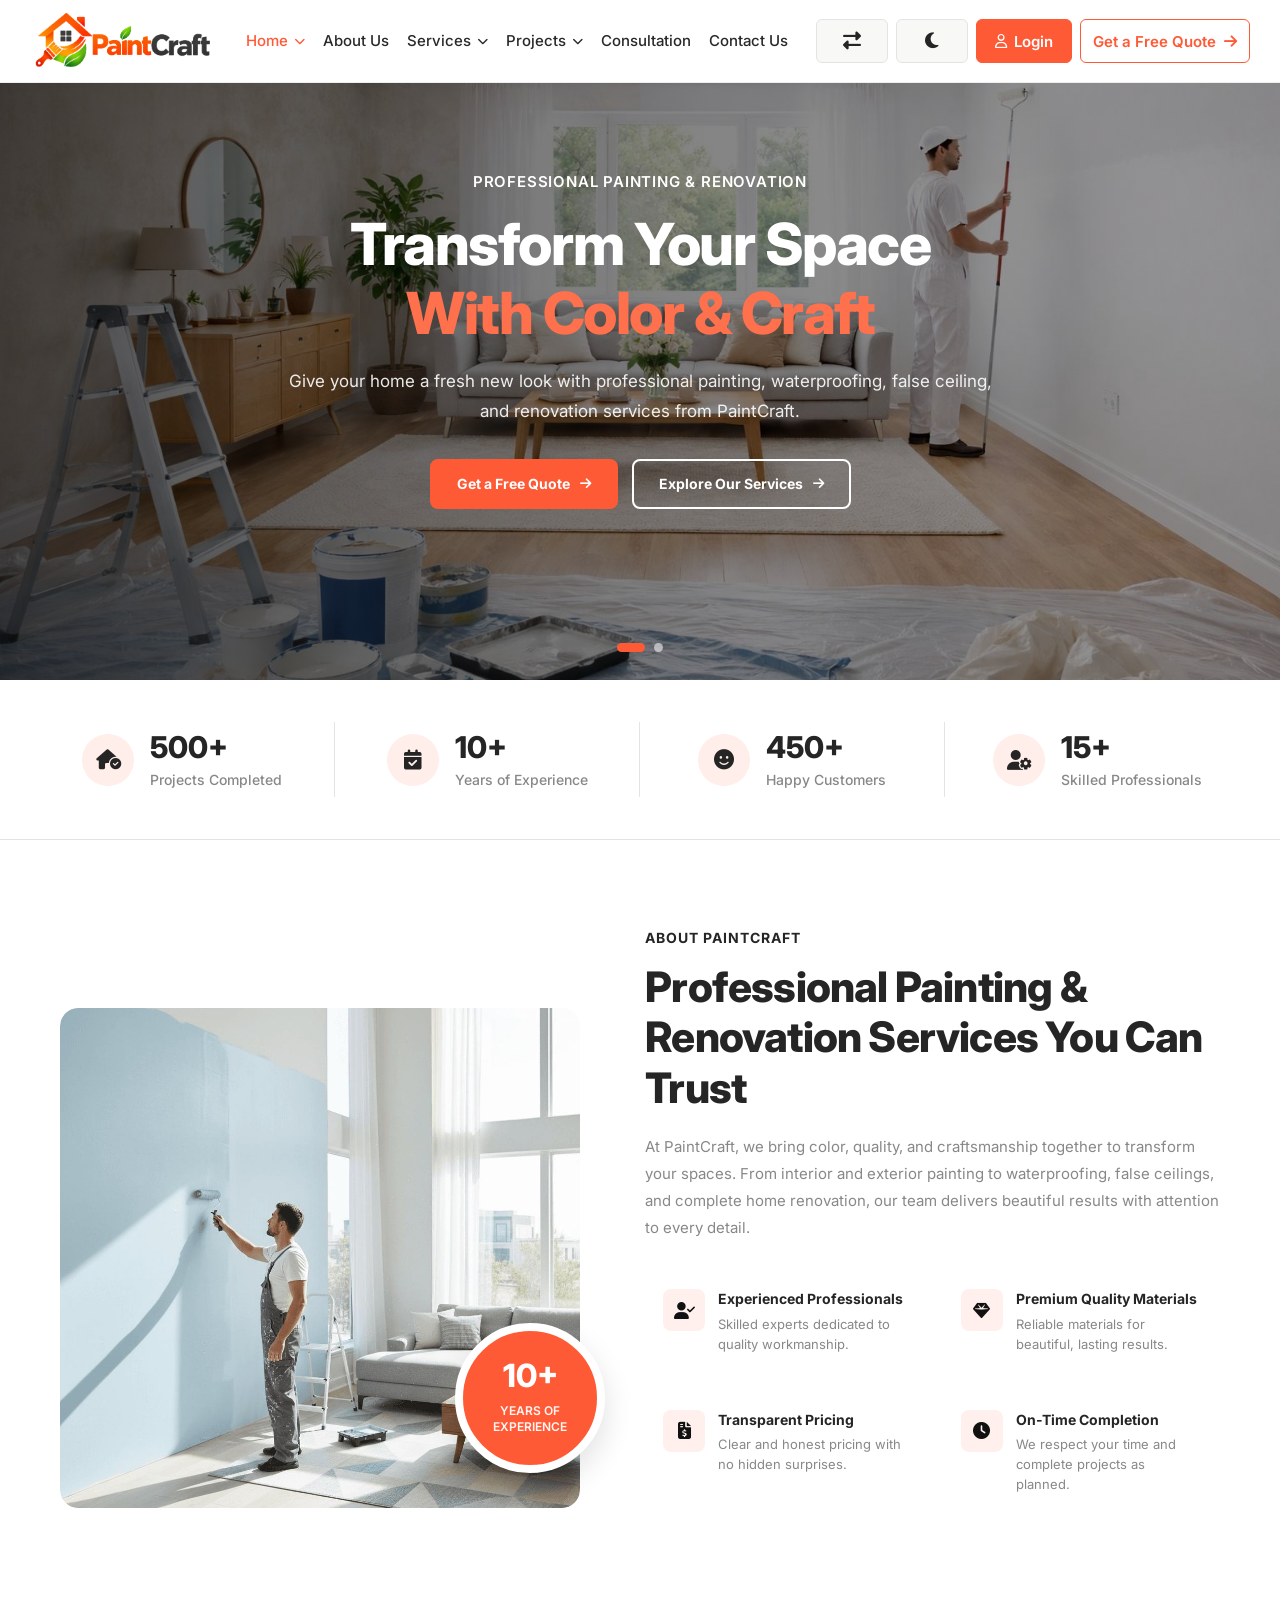
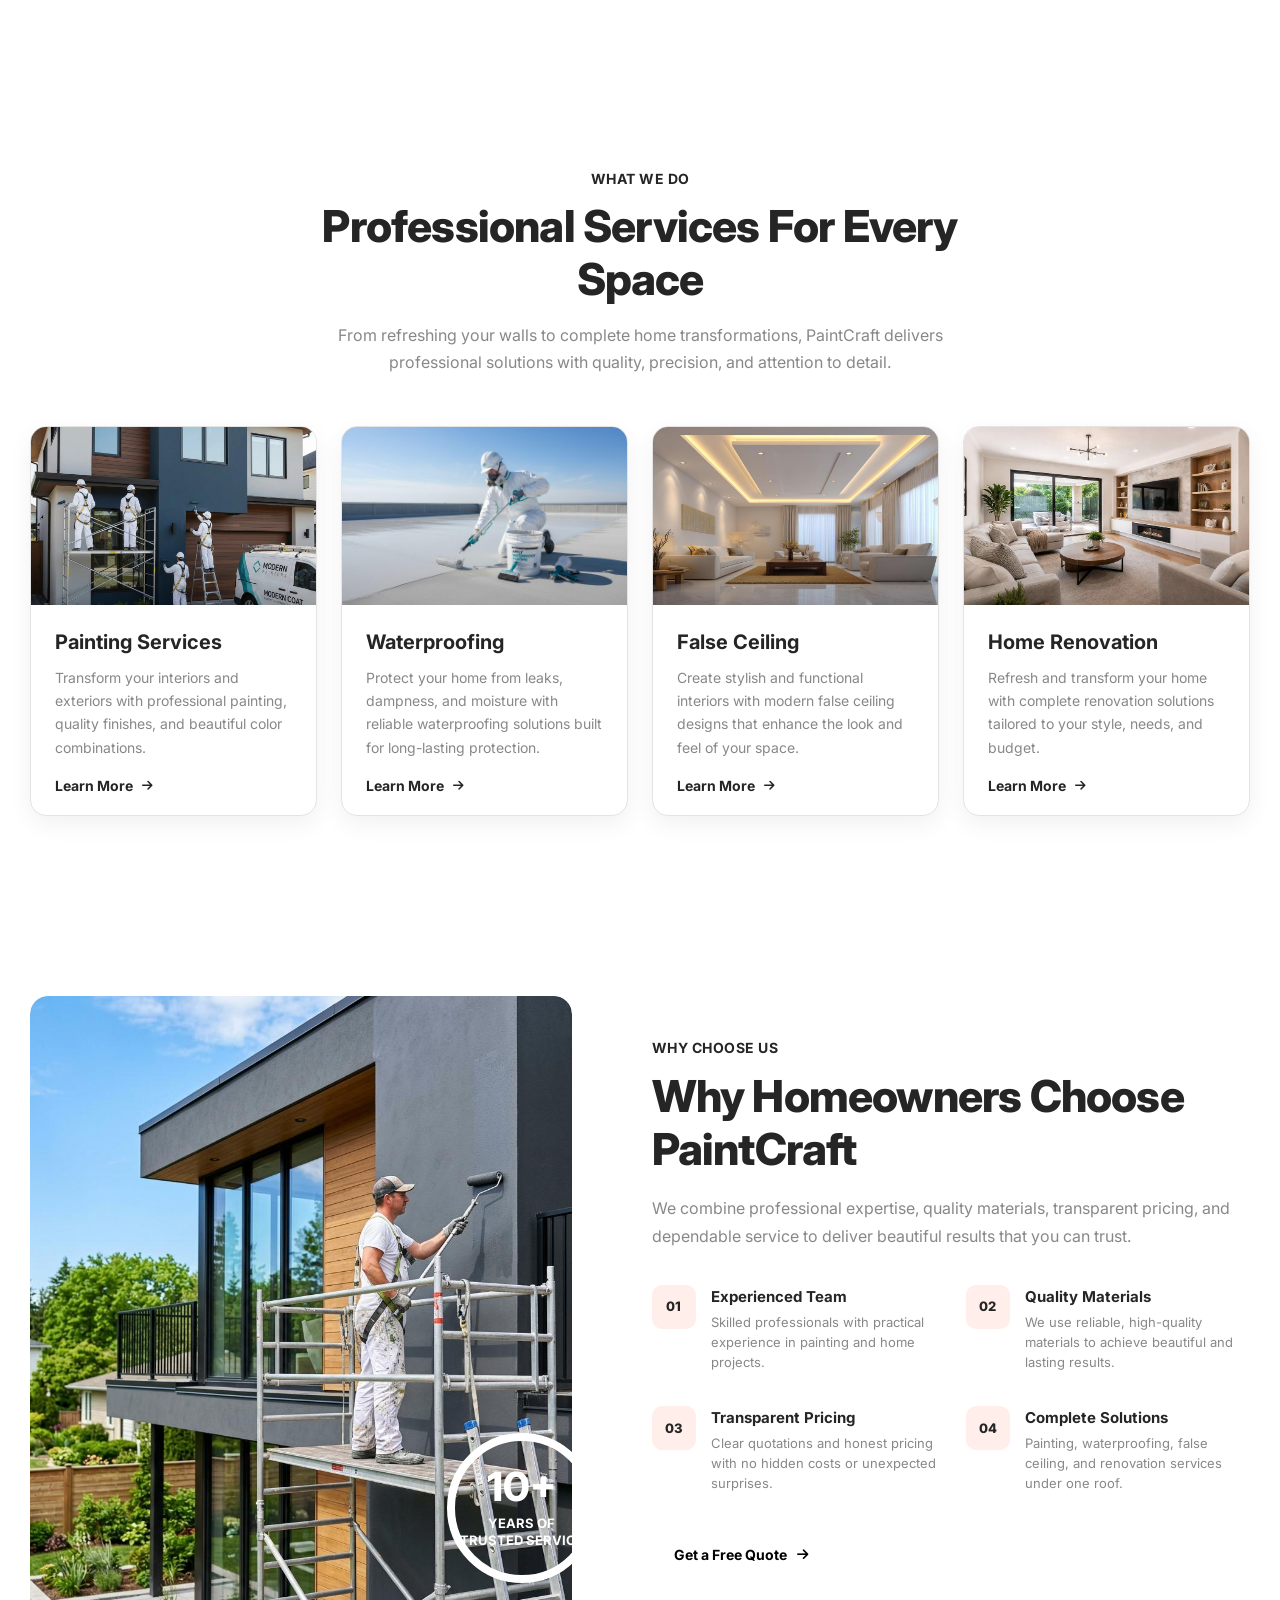
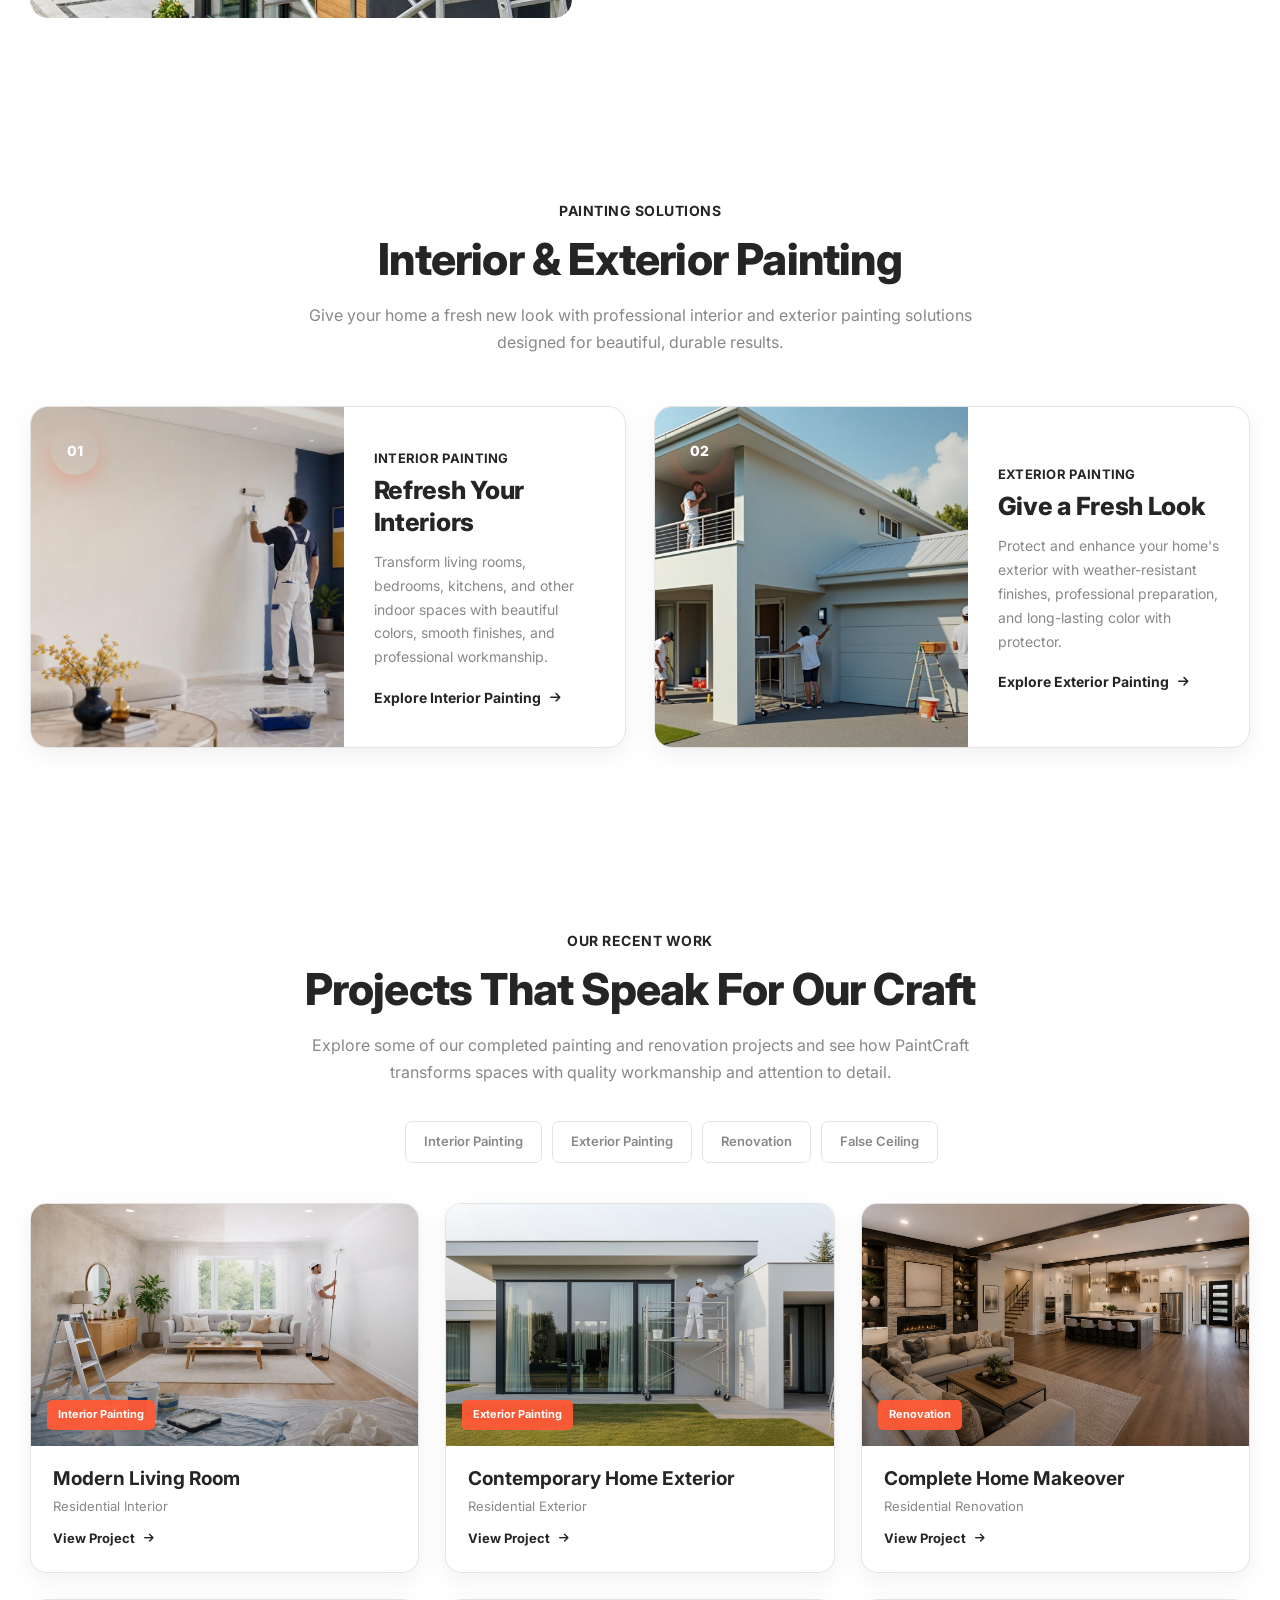
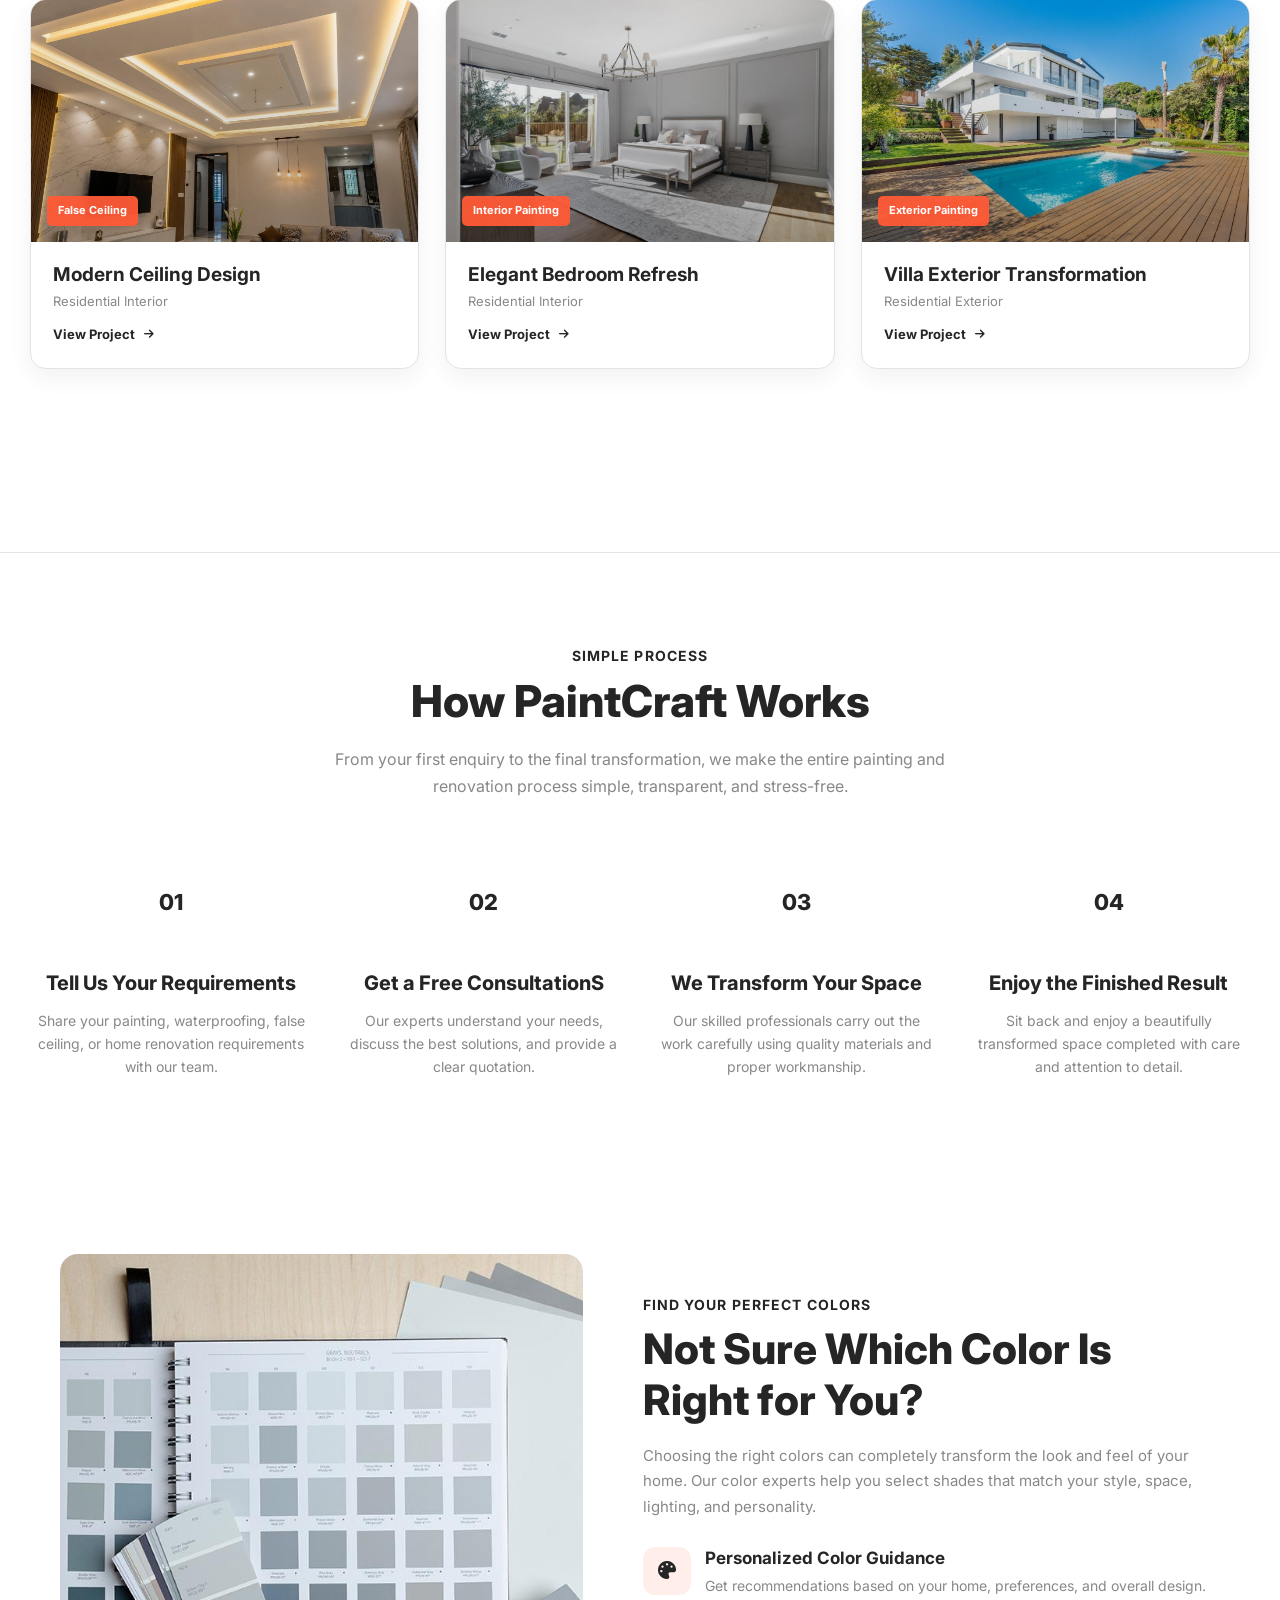
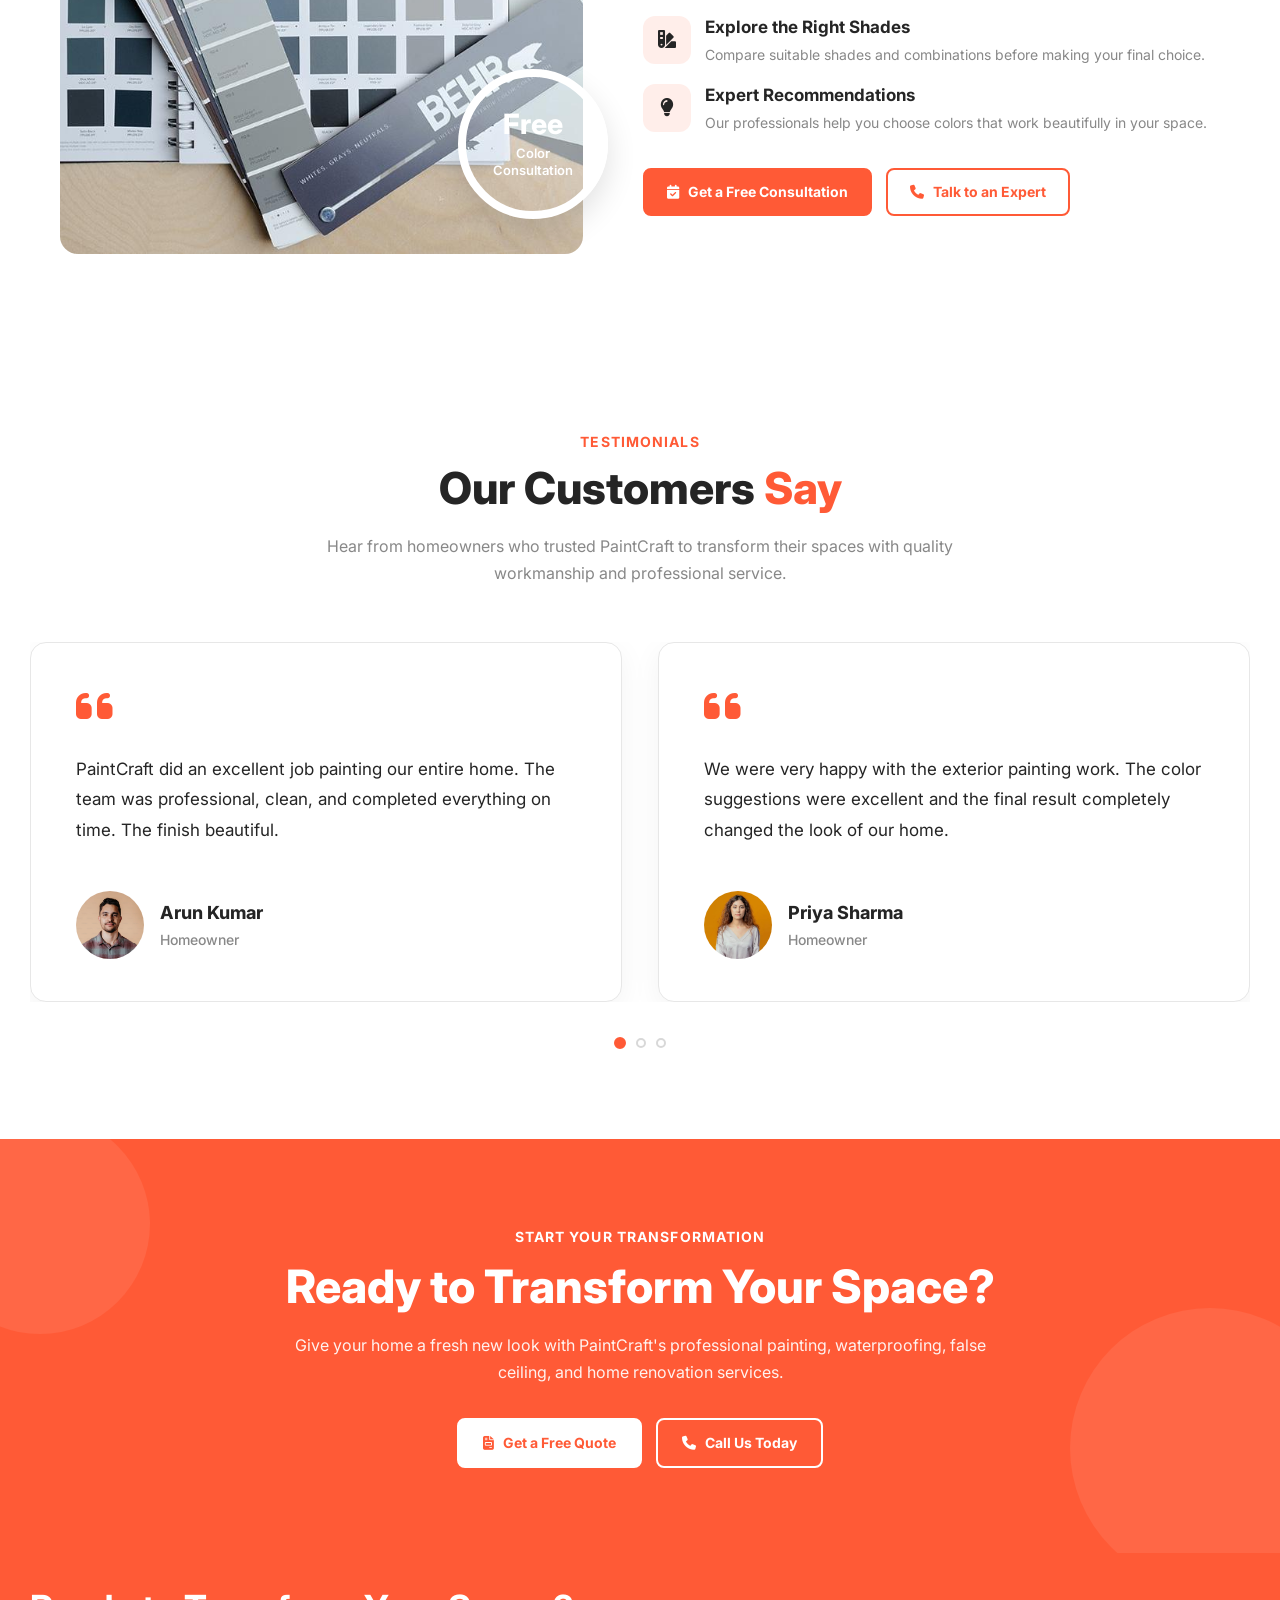
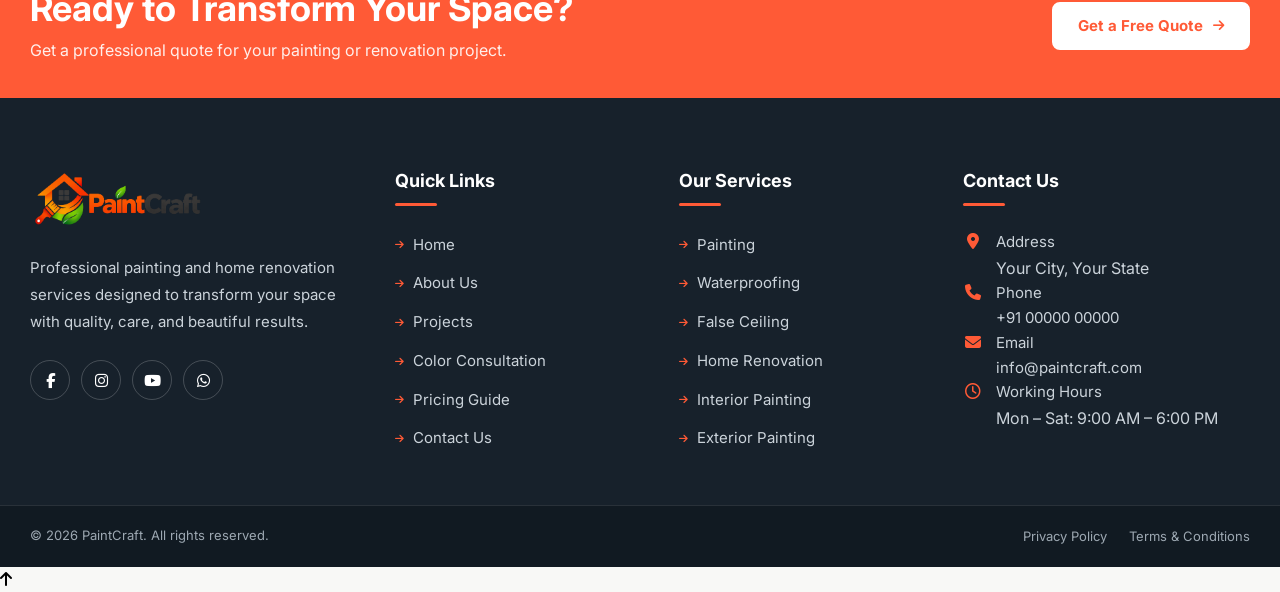
==== commit a7ea3cce: "Add files via upload" ====
--- a/index.html
+++ b/index.html
@@ -3161,7 +3161,16 @@
          JAVASCRIPT
          Separate JS File
     ========================================================== -->
-
+<!-- SCROLL TO TOP -->
+<button
+    type="button"
+    class="scroll-top-button"
+    id="scrollTopButton"
+    aria-label="Scroll to top"
+    title="Back to top"
+>
+    <i class="fa-solid fa-arrow-up"></i>
+</button>
     <script src="js/script.js"></script>
 
 
--- a/css/style.css
+++ b/css/style.css
@@ -0,0 +1,57369 @@
+/* =========================================================
+   PAINTCRAFT
+   PART 2 — MAIN CSS + DARK MODE
+   PAINTING & HOME RENOVATION WEBSITE
+========================================================= */
+
+
+/* =========================================================
+   01. ROOT VARIABLES
+========================================================= */
+
+:root {
+
+    /* -----------------------------------------------------
+       FONT FAMILY
+    ----------------------------------------------------- */
+
+    --font-family: "Inter", sans-serif;
+
+
+    /* -----------------------------------------------------
+       FONT SIZE
+       CONSISTENT THROUGHOUT WEBSITE
+    ----------------------------------------------------- */
+
+    --fs-h1: 48px;
+    --fs-h2: 36px;
+    --fs-h3: 24px;
+    --fs-h4: 20px;
+
+    --fs-body: 16px;
+    --fs-small: 14px;
+    --fs-label: 13px;
+    --fs-nav: 15px;
+    --fs-button: 15px;
+
+
+    /* -----------------------------------------------------
+       FONT WEIGHT
+    ----------------------------------------------------- */
+
+    --fw-regular: 400;
+    --fw-medium: 500;
+    --fw-semibold: 600;
+    --fw-bold: 700;
+    --fw-extrabold: 800;
+
+
+    /* -----------------------------------------------------
+       BRAND COLORS
+    ----------------------------------------------------- */
+
+    --color-orange: #ff5a36;
+    --color-orange-dark: #e94a28;
+    --color-orange-light: #ff704d;
+
+    --color-green: #63b83f;
+    --color-green-dark: #4f9d31;
+    --color-green-light: #7acb55;
+
+
+    /* -----------------------------------------------------
+       LIGHT THEME
+    ----------------------------------------------------- */
+
+    --color-bg: #ffffff;
+    --color-bg-soft: #f8f8f6;
+    --color-bg-alt: #f3f4f2;
+
+    --color-surface: #ffffff;
+    --color-surface-soft: #fafafa;
+
+    --color-text: #252525;
+    --color-text-dark: #1d1d1d;
+    --color-text-light: #666666;
+    --color-text-muted: #888888;
+
+    --color-border: #e4e4e4;
+    --color-border-light: #eeeeee;
+
+
+    /* -----------------------------------------------------
+       HEADER
+    ----------------------------------------------------- */
+
+    --header-bg: #ffffff;
+    --header-border: #eeeeee;
+
+    --nav-text: #292929;
+    --nav-hover: var(--color-orange);
+
+
+    /* -----------------------------------------------------
+       DROPDOWN
+    ----------------------------------------------------- */
+
+    --dropdown-bg: #ffffff;
+    --dropdown-text: #333333;
+    --dropdown-hover-bg: #fff3ef;
+    --dropdown-border: #eeeeee;
+
+
+    /* -----------------------------------------------------
+       BUTTON
+    ----------------------------------------------------- */
+
+    --button-text: #ffffff;
+
+
+    /* -----------------------------------------------------
+       SHADOW
+    ----------------------------------------------------- */
+
+    --shadow-small:
+        0 2px 10px rgba(0, 0, 0, 0.06);
+
+    --shadow-medium:
+        0 8px 25px rgba(0, 0, 0, 0.10);
+
+    --shadow-dropdown:
+        0 12px 30px rgba(0, 0, 0, 0.12);
+
+
+    /* -----------------------------------------------------
+       BORDER RADIUS
+    ----------------------------------------------------- */
+
+    --radius-small: 6px;
+    --radius-medium: 10px;
+    --radius-large: 14px;
+    --radius-pill: 999px;
+
+
+    /* -----------------------------------------------------
+       TRANSITION
+    ----------------------------------------------------- */
+
+    --transition-fast: 0.2s ease;
+    --transition-normal: 0.3s ease;
+
+
+    /* -----------------------------------------------------
+       HEADER
+    ----------------------------------------------------- */
+
+    --header-height: 82px;
+
+
+    /* -----------------------------------------------------
+       CONTAINER
+    ----------------------------------------------------- */
+
+    --container-width: 1700px;
+    --container-padding: 30px;
+}
+/* =========================================================
+   ACTIVE NAVIGATION MENU
+========================================================= */
+
+.desktop-navigation .nav-link.active,
+.desktop-navigation .dropdown-toggle.active {
+    color: #ff5a36;
+}
+
+/* Active underline */
+.desktop-navigation .nav-link.active::after,
+.desktop-navigation .dropdown-toggle.active::after {
+    width: 100%;
+    background: #ff5a36;
+}
+
+/* Active dropdown item */
+.desktop-navigation .dropdown-menu a.active {
+    color: #ff5a36;
+    background: rgba(255, 90, 54, 0.08);
+    font-weight: 700;
+}
+
+/* =========================================================
+   02. DARK MODE VARIABLES
+========================================================= */
+
+body.dark-mode {
+
+    --color-bg: #121212;
+    --color-bg-soft: #181818;
+    --color-bg-alt: #1d1d1d;
+
+    --color-surface: #222222;
+    --color-surface-soft: #252525;
+
+    --color-text: #f5f5f5;
+    --color-text-dark: #ffffff;
+    --color-text-light: #b8b8b8;
+    --color-text-muted: #8f8f8f;
+
+    --color-border: #363636;
+    --color-border-light: #2c2c2c;
+
+    --header-bg: #161616;
+    --header-border: #303030;
+
+    --nav-text: #f1f1f1;
+    --nav-hover: var(--color-orange-light);
+
+    --dropdown-bg: #222222;
+    --dropdown-text: #f5f5f5;
+    --dropdown-hover-bg: #2d2d2d;
+    --dropdown-border: #383838;
+
+    --shadow-small:
+        0 2px 10px rgba(0, 0, 0, 0.30);
+
+    --shadow-medium:
+        0 8px 25px rgba(0, 0, 0, 0.40);
+
+    --shadow-dropdown:
+        0 12px 30px rgba(0, 0, 0, 0.45);
+}
+
+
+/* =========================================================
+   03. GLOBAL RESET
+========================================================= */
+
+*,
+*::before,
+*::after {
+    box-sizing: border-box;
+    margin: 0;
+    padding: 0;
+}
+
+
+html {
+    scroll-behavior: smooth;
+    font-size: 16px;
+}
+
+
+body {
+    margin: 0;
+
+    font-family: var(--font-family);
+    font-size: var(--fs-body);
+    font-weight: var(--fw-regular);
+    line-height: 1.6;
+
+    color: var(--color-text);
+    background-color: var(--color-bg);
+
+    -webkit-font-smoothing: antialiased;
+    -moz-osx-font-smoothing: grayscale;
+
+    transition:
+        background-color var(--transition-normal),
+        color var(--transition-normal);
+}
+
+
+/* =========================================================
+   04. FORM ELEMENTS
+========================================================= */
+
+button,
+input,
+textarea,
+select {
+    font-family: var(--font-family);
+    font-size: inherit;
+}
+
+
+button {
+    border: 0;
+    background: none;
+    cursor: pointer;
+}
+
+
+input,
+textarea,
+select {
+    outline: none;
+}
+
+
+/* =========================================================
+   05. GLOBAL ELEMENTS
+========================================================= */
+
+a {
+    color: inherit;
+    text-decoration: none;
+}
+
+
+img {
+    display: block;
+    max-width: 100%;
+}
+
+
+ul,
+ol {
+    list-style: none;
+}
+
+
+p {
+    margin: 0;
+}
+
+
+/* =========================================================
+   06. TYPOGRAPHY
+========================================================= */
+
+h1,
+h2,
+h3,
+h4,
+h5,
+h6 {
+    margin: 0;
+
+    color: var(--color-text-dark);
+
+    font-family: var(--font-family);
+
+    line-height: 1.2;
+}
+
+
+h1 {
+    font-size: var(--fs-h1);
+    font-weight: var(--fw-extrabold);
+}
+
+
+h2 {
+    font-size: var(--fs-h2);
+    font-weight: var(--fw-bold);
+}
+
+
+h3 {
+    font-size: var(--fs-h3);
+    font-weight: var(--fw-bold);
+}
+
+
+h4 {
+    font-size: var(--fs-h4);
+    font-weight: var(--fw-semibold);
+}
+
+
+h5 {
+    font-size: 18px;
+    font-weight: var(--fw-semibold);
+}
+
+
+h6 {
+    font-size: 16px;
+    font-weight: var(--fw-semibold);
+}
+
+
+p {
+    font-size: var(--fs-body);
+    font-weight: var(--fw-regular);
+}
+
+
+.small-text {
+    font-size: var(--fs-small);
+}
+
+
+.label-text {
+    font-size: var(--fs-label);
+    font-weight: var(--fw-semibold);
+}
+
+
+/* =========================================================
+   07. COMMON CONTAINER
+========================================================= */
+
+.container {
+    width: 100%;
+    max-width: var(--container-width);
+
+    margin-left: auto;
+    margin-right: auto;
+
+    padding-left: var(--container-padding);
+    padding-right: var(--container-padding);
+}
+
+
+/* =========================================================
+   08. SITE HEADER
+========================================================= */
+
+.site-header {
+    position: fixed;
+
+    width: 100%;
+
+    background-color: var(--header-bg);
+
+    border-bottom: 1px solid var(--header-border);
+
+    z-index: 1000;
+
+    transition:
+        background-color var(--transition-normal),
+        border-color var(--transition-normal);
+}
+
+
+/* =========================================================
+   09. HEADER CONTAINER
+========================================================= */
+
+/* =========================================================
+   HEADER CONTAINER
+========================================================= */
+
+.header-container {
+    width: 100%;
+    max-width: 1700px;
+
+    min-height: var(--header-height);
+
+    margin: 0 auto;
+
+    padding:
+        0
+        var(--container-padding);
+
+    display: grid;
+
+    grid-template-columns:
+        1fr
+        auto
+        1fr;
+
+    align-items: center;
+
+    box-sizing: border-box;
+}
+
+
+/* =========================================================
+   10. LOGO
+========================================================= */
+
+.site-logo {
+    flex: 0 0 185px;
+
+    width: 185px;
+
+    display: flex;
+    align-items: center;
+    justify-content: flex-start;
+
+    line-height: 0;
+}
+
+
+.logo-image {
+    width: 185px;
+    height: auto;
+
+    display: block;
+
+    object-fit: contain;
+
+    transition:
+        opacity var(--transition-fast);
+}
+
+
+.site-logo:hover .logo-image {
+    opacity: 0.9;
+}
+
+
+/* =========================================================
+   11. DESKTOP NAVIGATION
+========================================================= */
+
+.desktop-navigation {
+    flex: 1 1 auto;
+
+    min-width: 0;
+
+    display: flex;
+    align-items: center;
+    justify-content: flex-start;
+}
+
+
+.nav-menu {
+    width: 100%;
+
+    display: flex;
+    align-items: center;
+    justify-content: flex-start;
+
+    gap: 0;
+
+    white-space: nowrap;
+}
+
+
+.nav-item {
+    position: relative;
+
+    flex: 0 0 auto;
+}
+
+
+.nav-link {
+    min-height: 42px;
+
+    display: inline-flex;
+    align-items: center;
+    justify-content: center;
+
+    gap: 6px;
+
+    padding: 8px 9px;
+
+    color: var(--nav-text);
+
+    font-family: var(--font-family);
+    font-size: var(--fs-nav);
+    font-weight: var(--fw-medium);
+
+    line-height: 1.2;
+
+    white-space: nowrap;
+
+    border-radius: var(--radius-small);
+
+    transition:
+        color var(--transition-fast),
+        background-color var(--transition-fast);
+}
+
+
+.nav-link:hover,
+.nav-link:focus-visible {
+    color: var(--color-orange);
+
+    background-color: var(--color-bg-soft);
+}
+
+
+/* =========================================================
+   12. DESKTOP DROPDOWNS
+========================================================= */
+
+.has-dropdown {
+    position: relative;
+}
+
+
+.dropdown-toggle i {
+    font-size: 11px;
+
+    transition:
+        transform var(--transition-fast);
+}
+
+
+.has-dropdown:has(.dropdown-toggle[aria-expanded="true"])
+.dropdown-toggle i {
+    transform: rotate(180deg);
+}
+
+
+.dropdown-menu {
+    position: absolute;
+
+    top: calc(100% + 8px);
+    left: 0;
+
+    min-width: 210px;
+
+    padding: 8px;
+
+    background-color: var(--dropdown-bg);
+
+    border: 1px solid var(--dropdown-border);
+
+    border-radius: var(--radius-medium);
+
+    box-shadow: var(--shadow-dropdown);
+
+    opacity: 0;
+    visibility: hidden;
+
+    transform: translateY(-8px);
+
+    pointer-events: none;
+
+    transition:
+        opacity var(--transition-fast),
+        visibility var(--transition-fast),
+        transform var(--transition-fast);
+
+    z-index: 1100;
+}
+
+
+.has-dropdown
+.dropdown-toggle[aria-expanded="true"]
+~ .dropdown-menu {
+    opacity: 1;
+    visibility: visible;
+
+    transform: translateY(0);
+
+    pointer-events: auto;
+}
+
+
+.dropdown-menu li {
+    width: 100%;
+}
+
+
+.dropdown-menu a {
+    width: 100%;
+
+    min-height: 40px;
+
+    display: flex;
+    align-items: center;
+
+    padding: 9px 12px;
+
+    color: var(--dropdown-text);
+
+    font-size: var(--fs-small);
+    font-weight: var(--fw-medium);
+
+    border-radius: var(--radius-small);
+
+    transition:
+        color var(--transition-fast),
+        background-color var(--transition-fast);
+}
+
+
+.dropdown-menu a:hover,
+.dropdown-menu a:focus-visible {
+    color: var(--color-orange);
+
+    background-color: var(--dropdown-hover-bg);
+}
+
+
+/* =========================================================
+   13. DESKTOP HEADER ACTIONS
+========================================================= */
+
+.desktop-header-actions {
+    flex: 0 0 auto;
+
+    display: flex;
+    align-items: center;
+    justify-content: flex-end;
+
+    gap: 8px;
+
+    white-space: nowrap;
+}
+
+
+/* =========================================================
+   14. COMMON HEADER ACTION BUTTON
+========================================================= */
+
+.header-action-btn {
+    height: 44px;
+
+    display: inline-flex;
+    align-items: center;
+    justify-content: center;
+
+    padding: 0 14px;
+
+    color: var(--color-text);
+
+    background-color: var(--color-bg-soft);
+
+    border: 1px solid var(--color-border);
+
+    border-radius: var(--radius-small);
+
+    font-size: var(--fs-button);
+    font-weight: var(--fw-semibold);
+
+    transition:
+        color var(--transition-fast),
+        background-color var(--transition-fast),
+        border-color var(--transition-fast),
+        transform var(--transition-fast);
+}
+
+
+.header-action-btn:hover,
+.header-action-btn:focus-visible {
+    color: var(--color-orange);
+
+    background-color: var(--color-bg);
+
+    border-color: var(--color-orange);
+
+    transform: translateY(-1px);
+}
+
+
+/* =========================================================
+   15. DESKTOP RTL + DARK MODE
+   ICON ONLY
+========================================================= */
+
+.desktop-header-actions .rtl-btn,
+.desktop-header-actions .dark-mode-btn {
+    width: 72px;
+    min-width: 72px;
+
+    height: 44px;
+    min-height: 44px;
+
+    flex: 0 0 72px;
+
+    padding: 0;
+
+    display: inline-flex;
+    align-items: center;
+    justify-content: center;
+
+    gap: 0;
+}
+
+
+.desktop-header-actions .rtl-btn i,
+.desktop-header-actions .dark-mode-btn i {
+    font-size: 18px;
+    line-height: 1;
+}
+
+
+/* =========================================================
+   16. LOGIN BUTTON
+========================================================= */
+
+.primary-btn {
+    min-height: 44px;
+
+    display: inline-flex;
+    align-items: center;
+    justify-content: center;
+
+    gap: 7px;
+
+    padding: 0 18px;
+
+    color: #ffffff;
+
+    background-color: var(--color-orange);
+
+    border: 1px solid var(--color-orange);
+
+    border-radius: var(--radius-small);
+
+    font-family: var(--font-family);
+    font-size: var(--fs-button);
+    font-weight: var(--fw-semibold);
+
+    line-height: 1;
+
+    white-space: nowrap;
+
+    transition:
+        color var(--transition-fast),
+        background-color var(--transition-fast),
+        border-color var(--transition-fast),
+        transform var(--transition-fast),
+        box-shadow var(--transition-fast);
+}
+
+
+.primary-btn:hover,
+.primary-btn:focus-visible {
+    color: var(--color-orange);
+
+    background-color: #ffffff;
+
+    border-color: var(--color-orange);
+
+    transform: translateY(-1px);
+
+    box-shadow: var(--shadow-small);
+}
+
+
+.primary-btn i {
+    font-size: 14px;
+}
+
+
+.desktop-header-actions .login-btn {
+    min-width: 86px;
+
+    flex: 0 0 auto;
+}
+
+
+/* =========================================================
+   17. SECONDARY BUTTON
+========================================================= */
+/* =========================================================
+   HEADER QUOTE BUTTON WIDTH
+========================================================= */
+
+.desktop-header-actions .header-quote-btn {
+    width: 220px;
+    min-width: 220px;
+    padding: 0 20px;
+}
+/* =========================================================
+   HEADER QUOTE BUTTON
+========================================================= */
+
+.desktop-header-actions .header-quote-btn {
+    min-height: 44px;
+    width: 200px;
+    min-width: 200px;
+
+    display: inline-flex;
+    align-items: center;
+    justify-content: center;
+
+    padding: 0 16px;
+    gap: 8px;
+
+    color: var(--color-orange);
+    background-color: transparent;
+    border: 1px solid var(--color-orange);
+    border-radius: var(--radius-small);
+
+    font-family: var(--font-family);
+    font-size: var(--fs-button);
+    font-weight: var(--fw-semibold);
+    line-height: 1;
+
+    white-space: nowrap;
+
+    transition:
+        color var(--transition-fast),
+        background-color var(--transition-fast),
+        border-color var(--transition-fast);
+}
+
+/* Hover */
+.desktop-header-actions .header-quote-btn:hover {
+    color: #ffffff;
+    background-color: var(--color-orange);
+    border-color: var(--color-orange);
+}
+/* Reduce Header Quote Button Width */
+.desktop-header-actions .header-quote-btn {
+    width: 170px !important;
+    min-width: 170px !important;
+    padding: 0 12px !important;
+}
+
+
+
+
+
+.desktop-header-actions .header-quote-btn {
+    min-width: 218px;
+
+    flex: 0 0 auto;
+}
+
+
+/* =========================================================
+   18. HAMBURGER BUTTON
+========================================================= */
+
+.hamburger-button {
+    width: 46px;
+    height: 46px;
+
+    flex: 0 0 46px;
+
+    display: none;
+
+    align-items: center;
+    justify-content: center;
+
+    flex-direction: column;
+
+    gap: 5px;
+
+    padding: 0;
+
+    color: var(--color-text);
+
+    background-color: var(--color-bg);
+
+    border: 1px solid var(--color-border);
+
+    border-radius: var(--radius-small);
+
+    transition:
+        color var(--transition-fast),
+        background-color var(--transition-fast),
+        border-color var(--transition-fast);
+}
+
+
+.hamburger-button:hover,
+.hamburger-button:focus-visible {
+    color: var(--color-orange);
+
+    border-color: var(--color-orange);
+}
+
+
+.hamburger-line {
+    width: 20px;
+    height: 2px;
+
+    display: block;
+
+    background-color: currentColor;
+
+    border-radius: 2px;
+
+    transition:
+        transform var(--transition-fast),
+        opacity var(--transition-fast);
+}
+
+
+.hamburger-button.active
+.hamburger-line:nth-child(1) {
+    transform:
+        translateY(7px)
+        rotate(45deg);
+}
+
+
+.hamburger-button.active
+.hamburger-line:nth-child(2) {
+    opacity: 0;
+}
+
+
+.hamburger-button.active
+.hamburger-line:nth-child(3) {
+    transform:
+        translateY(-7px)
+        rotate(-45deg);
+}
+
+
+/* =========================================================
+   19. MOBILE NAVIGATION DRAWER
+========================================================= */
+
+.mobile-navigation {
+    position: fixed;
+
+    top: 0;
+    right: 0;
+
+    width: 400px;
+    max-width: 90vw;
+
+    height: 100vh;
+
+    display: none;
+
+    background-color: var(--color-bg);
+
+    border-left: 1px solid var(--color-border);
+
+    box-shadow:
+        -10px 0 35px rgba(0, 0, 0, 0.12);
+
+    overflow-y: auto;
+
+    z-index: 9999;
+
+    transform: translateX(100%);
+
+    visibility: hidden;
+    opacity: 0;
+
+    transition:
+        transform var(--transition-normal),
+        opacity var(--transition-normal),
+        visibility var(--transition-normal);
+}
+
+
+.mobile-navigation.active {
+    transform: translateX(0);
+
+    visibility: visible;
+    opacity: 1;
+}
+
+
+.mobile-navigation-inner {
+    width: 100%;
+    min-height: 100%;
+
+    padding: 26px;
+
+    display: flex;
+    flex-direction: column;
+}
+
+
+/* =========================================================
+   20. MOBILE MENU HEADER
+========================================================= */
+
+.mobile-menu-header {
+    width: 100%;
+
+    min-height: 52px;
+
+    display: flex;
+    align-items: center;
+    justify-content: space-between;
+
+    padding-bottom: 14px;
+
+    border-bottom: 1px solid var(--color-border);
+}
+
+
+.mobile-menu-title {
+    color: var(--color-text-dark);
+
+    font-size: 21px;
+    font-weight: var(--fw-bold);
+}
+
+
+.mobile-menu-close {
+    width: 42px;
+    height: 42px;
+
+    display: inline-flex;
+    align-items: center;
+    justify-content: center;
+
+    color: var(--color-text);
+
+    background-color: var(--color-bg-soft);
+
+    border: 1px solid var(--color-border);
+
+    border-radius: var(--radius-small);
+
+    font-size: 18px;
+
+    transition:
+        color var(--transition-fast),
+        background-color var(--transition-fast),
+        border-color var(--transition-fast);
+}
+
+
+.mobile-menu-close:hover,
+.mobile-menu-close:focus-visible {
+    color: var(--color-orange);
+
+    background-color: var(--color-bg);
+
+    border-color: var(--color-orange);
+}
+
+
+/* =========================================================
+   21. MOBILE MENU
+========================================================= */
+
+.mobile-menu {
+    width: 100%;
+
+    padding-top: 14px;
+}
+
+
+.mobile-nav-list {
+    width: 100%;
+}
+
+
+.mobile-nav-item {
+    width: 100%;
+
+    border-bottom: 1px solid var(--color-border-light);
+}
+
+
+.mobile-nav-link {
+    width: 100%;
+    min-height: 52px;
+
+    display: flex;
+    align-items: center;
+    justify-content: space-between;
+
+    gap: 12px;
+
+    padding: 11px 2px;
+
+    color: var(--color-text);
+
+    background-color: transparent;
+
+    font-family: var(--font-family);
+    font-size: var(--fs-nav);
+    font-weight: var(--fw-medium);
+
+    text-align: left;
+
+    transition:
+        color var(--transition-fast),
+        background-color var(--transition-fast);
+}
+
+
+.mobile-nav-link:hover,
+.mobile-nav-link:focus-visible {
+    color: var(--color-orange);
+}
+
+
+.mobile-dropdown-toggle i {
+    font-size: 11px;
+
+    transition:
+        transform var(--transition-fast);
+}
+
+
+.has-mobile-dropdown.active
+.mobile-dropdown-toggle i {
+    transform: rotate(180deg);
+}
+
+
+/* =========================================================
+   22. MOBILE DROPDOWN
+========================================================= */
+
+.mobile-dropdown-menu {
+    width: 100%;
+
+    max-height: 0;
+
+    padding-left: 12px;
+
+    overflow: hidden;
+
+    opacity: 0;
+
+    transition:
+        max-height var(--transition-normal),
+        opacity var(--transition-normal);
+}
+
+
+.has-mobile-dropdown.active
+.mobile-dropdown-menu {
+    max-height: 600px;
+
+    opacity: 1;
+}
+
+
+.mobile-dropdown-menu li {
+    width: 100%;
+}
+
+
+.mobile-dropdown-menu a {
+    width: 100%;
+
+    min-height: 42px;
+
+    display: flex;
+    align-items: center;
+
+    padding: 8px 10px;
+
+    color: var(--color-text-light);
+
+    border-left: 2px solid transparent;
+
+    font-size: var(--fs-small);
+    font-weight: var(--fw-medium);
+
+    transition:
+        color var(--transition-fast),
+        background-color var(--transition-fast),
+        border-color var(--transition-fast);
+}
+
+
+.mobile-dropdown-menu a:hover,
+.mobile-dropdown-menu a:focus-visible {
+    color: var(--color-orange);
+
+    background-color: var(--color-bg-soft);
+
+    border-left-color: var(--color-orange);
+}
+
+
+/* =========================================================
+   23. MOBILE HEADER ACTIONS
+========================================================= */
+
+.mobile-header-actions {
+    width: 100%;
+
+    margin-top: auto;
+
+    padding-top: 24px;
+
+    display: flex;
+    flex-direction: column;
+
+    gap: 10px;
+}
+
+
+/* =========================================================
+   24. MOBILE ACTION BUTTONS
+========================================================= */
+
+.mobile-header-actions .mobile-action-btn {
+    width: 100%;
+    min-height: 46px;
+
+    display: flex;
+    align-items: center;
+    justify-content: center;
+
+    box-sizing: border-box;
+}
+
+
+/* RTL + DARK MODE */
+
+.mobile-header-actions .rtl-btn,
+.mobile-header-actions .dark-mode-btn {
+    width: 100%;
+    min-width: 100%;
+
+    height: 46px;
+    min-height: 46px;
+
+    padding: 0;
+}
+
+
+.mobile-header-actions .rtl-btn i,
+.mobile-header-actions .dark-mode-btn i {
+    font-size: 18px;
+}
+
+
+/* LOGIN */
+
+.mobile-header-actions .login-btn {
+    width: 100%;
+    min-height: 46px;
+}
+
+
+/* QUOTE */
+
+.mobile-header-actions .mobile-quote-btn {
+    width: 100%;
+    min-height: 46px;
+}
+
+
+/* =========================================================
+   25. DARK MODE — GENERAL ELEMENTS
+========================================================= */
+
+body.dark-mode .site-header {
+    background-color: var(--header-bg);
+
+    border-color: var(--header-border);
+}
+
+
+body.dark-mode .mobile-navigation {
+    background-color: var(--color-bg);
+
+    border-color: var(--color-border);
+}
+
+
+body.dark-mode .hamburger-button {
+    color: #f1f1f1;
+
+    background-color: #1c1c1c;
+
+    border-color: #383838;
+}
+
+
+body.dark-mode .hamburger-button:hover,
+body.dark-mode .hamburger-button:focus-visible {
+    color: var(--color-orange-light);
+
+    background-color: #252525;
+
+    border-color: var(--color-orange-light);
+}
+
+
+body.dark-mode .mobile-menu-close {
+    color: #f1f1f1;
+
+    background-color: #1c1c1c;
+
+    border-color: #383838;
+}
+
+
+body.dark-mode .mobile-menu-close:hover,
+body.dark-mode .mobile-menu-close:focus-visible {
+    color: var(--color-orange-light);
+
+    background-color: #252525;
+
+    border-color: var(--color-orange-light);
+}
+
+
+/* =========================================================
+   26. DARK MODE — BUTTONS
+========================================================= */
+
+body.dark-mode .header-action-btn {
+    color: #f1f1f1;
+
+    background-color: #222222;
+
+    border-color: #383838;
+}
+
+
+body.dark-mode .header-action-btn:hover,
+body.dark-mode .header-action-btn:focus-visible {
+    color: var(--color-orange-light);
+
+    background-color: #2b2b2b;
+
+    border-color: var(--color-orange-light);
+}
+
+
+/* PRIMARY BUTTON */
+
+body.dark-mode .primary-btn {
+    color: #ffffff;
+
+    background-color: var(--color-orange);
+
+    border-color: var(--color-orange);
+}
+
+
+body.dark-mode .primary-btn:hover,
+body.dark-mode .primary-btn:focus-visible {
+    color: var(--color-orange);
+
+    background-color: #ffffff;
+
+    border-color: #ffffff;
+}
+
+
+/* SECONDARY BUTTON */
+
+body.dark-mode .secondary-btn {
+    color: var(--color-orange-light);
+
+    background-color: transparent;
+
+    border-color: var(--color-orange-light);
+}
+
+
+body.dark-mode .secondary-btn:hover,
+body.dark-mode .secondary-btn:focus-visible {
+    color: #121212;
+
+    background-color: var(--color-orange-light);
+
+    border-color: var(--color-orange-light);
+}
+
+
+/* =========================================================
+   27. DARK MODE — DROPDOWNS
+========================================================= */
+
+body.dark-mode .dropdown-menu {
+    background-color: var(--dropdown-bg);
+
+    border-color: var(--dropdown-border);
+}
+
+
+body.dark-mode .dropdown-menu a {
+    color: var(--dropdown-text);
+}
+
+
+body.dark-mode .dropdown-menu a:hover,
+body.dark-mode .dropdown-menu a:focus-visible {
+    color: var(--color-orange-light);
+
+    background-color: var(--dropdown-hover-bg);
+}
+
+
+body.dark-mode .mobile-dropdown-menu a {
+    color: var(--color-text-light);
+}
+
+
+body.dark-mode .mobile-dropdown-menu a:hover,
+body.dark-mode .mobile-dropdown-menu a:focus-visible {
+    color: var(--color-orange-light);
+
+    background-color: var(--color-bg-soft);
+
+    border-left-color: var(--color-orange-light);
+}
+
+
+/* =========================================================
+   28. DARK MODE — MOBILE MENU
+========================================================= */
+
+body.dark-mode .mobile-menu-header {
+    border-color: var(--color-border);
+}
+
+
+body.dark-mode .mobile-nav-item {
+    border-color: var(--color-border-light);
+}
+
+
+body.dark-mode .mobile-nav-link {
+    color: var(--color-text);
+}
+
+
+body.dark-mode .mobile-nav-link:hover,
+body.dark-mode .mobile-nav-link:focus-visible {
+    color: var(--color-orange-light);
+}
+
+
+/* =========================================================
+   29. RTL FOUNDATION
+========================================================= */
+
+html[dir="rtl"] {
+    direction: rtl;
+}
+
+
+html[dir="rtl"] body {
+    direction: rtl;
+}
+
+
+html[dir="rtl"] .header-container {
+    direction: rtl;
+}
+
+
+html[dir="rtl"] .desktop-navigation {
+    direction: rtl;
+}
+
+
+html[dir="rtl"] .nav-menu {
+    direction: rtl;
+}
+
+
+html[dir="rtl"] .nav-link {
+    direction: rtl;
+}
+
+
+html[dir="rtl"] .dropdown-menu {
+    left: auto;
+    right: 0;
+
+    direction: rtl;
+}
+
+
+html[dir="rtl"] .mobile-navigation {
+    right: auto;
+    left: 0;
+
+    transform: translateX(-100%);
+
+    border-left: 0;
+    border-right: 1px solid var(--color-border);
+
+    direction: rtl;
+}
+
+
+html[dir="rtl"] .mobile-navigation.active {
+    transform: translateX(0);
+}
+
+
+html[dir="rtl"] .mobile-navigation-inner {
+    direction: rtl;
+}
+
+
+html[dir="rtl"] .mobile-menu {
+    direction: rtl;
+}
+
+
+html[dir="rtl"] .mobile-nav-link {
+    text-align: right;
+}
+
+
+html[dir="rtl"] .mobile-dropdown-menu {
+    padding-left: 0;
+    padding-right: 12px;
+}
+
+
+html[dir="rtl"] .mobile-dropdown-menu a {
+    border-left: 0;
+    border-right: 2px solid transparent;
+}
+
+
+html[dir="rtl"]
+.mobile-dropdown-menu a:hover,
+html[dir="rtl"]
+.mobile-dropdown-menu a:focus-visible {
+    border-right-color: var(--color-orange);
+
+    border-left-color: transparent;
+}
+
+
+html[dir="rtl"] .mobile-header-actions {
+    direction: rtl;
+}
+
+
+html[dir="rtl"] .secondary-btn i {
+    transform: rotate(180deg);
+}
+
+
+html[dir="rtl"] .secondary-btn:hover i {
+    transform:
+        rotate(180deg)
+        translateX(3px);
+}
+
+
+/* =========================================================
+   30. MOBILE MENU SCROLLBAR
+========================================================= */
+
+.mobile-navigation::-webkit-scrollbar {
+    width: 5px;
+}
+
+
+.mobile-navigation::-webkit-scrollbar-track {
+    background: transparent;
+}
+
+
+.mobile-navigation::-webkit-scrollbar-thumb {
+    background-color: var(--color-border);
+
+    border-radius: var(--radius-pill);
+}
+
+
+.mobile-navigation::-webkit-scrollbar-thumb:hover {
+    background-color: var(--color-orange);
+}
+
+
+/* =========================================================
+   31. BODY WHEN MENU IS OPEN
+========================================================= */
+
+body.menu-open {
+    overflow: hidden;
+}
+
+
+/* =========================================================
+   32. FOCUS ACCESSIBILITY
+========================================================= */
+
+button:focus-visible,
+a:focus-visible {
+    outline: 2px solid var(--color-orange);
+
+    outline-offset: 2px;
+}
+
+
+/* =========================================================
+   33. REDUCED MOTION
+========================================================= */
+
+@media (prefers-reduced-motion: reduce) {
+
+    *,
+    *::before,
+    *::after {
+        scroll-behavior: auto !important;
+
+        transition-duration: 0.01ms !important;
+        animation-duration: 0.01ms !important;
+        animation-iteration-count: 1 !important;
+    }
+
+}
+
+
+/* =========================================================
+   34. END OF MAIN CSS
+========================================================= */
+
+
+
+/* =========================================================
+   PAINTCRAFT FOOTER
+   PART 2 — MAIN FOOTER CSS
+========================================================= */
+
+
+/* =========================================================
+   FOOTER BASE
+========================================================= */
+
+.site-footer {
+    width: 100%;
+    margin: 0;
+    padding: 0;
+    background: #17212b;
+    color: #ffffff;
+    direction: inherit;
+}
+
+.footer-main {
+    width: 100%;
+    padding: 70px 0 55px;
+    background: #17212b;
+}
+
+.footer-container {
+    width: 100%;
+    max-width: 1700px;
+    margin: 0 auto;
+    padding-left: 30px;
+    padding-right: 30px;
+}
+
+
+/* =========================================================
+   FOOTER MAIN GRID
+========================================================= */
+
+.footer-main .footer-container {
+    display: grid;
+    grid-template-columns: 1.35fr 1fr 1fr 1.25fr;
+    gap: 55px;
+    align-items: start;
+}
+
+
+/* =========================================================
+   FOOTER BRAND
+========================================================= */
+
+.footer-brand {
+    min-width: 0;
+}
+
+.footer-logo {
+    display: inline-flex;
+    align-items: center;
+    text-decoration: none;
+    margin-bottom: 22px;
+}
+
+.footer-logo-image {
+    display: block;
+    width: 175px;
+    height: auto;
+    max-width: 100%;
+    object-fit: contain;
+}
+
+.footer-description {
+    max-width: 390px;
+    margin: 0 0 25px;
+    color: #cbd3da;
+    font-family: "Inter", sans-serif;
+    font-size: 15px;
+    font-weight: 400;
+    line-height: 1.8;
+}
+
+
+/* =========================================================
+   FOOTER SOCIAL
+========================================================= */
+
+.footer-social {
+    display: flex;
+    align-items: center;
+    gap: 11px;
+}
+
+.footer-social a {
+    width: 40px;
+    height: 40px;
+
+    display: inline-flex;
+    align-items: center;
+    justify-content: center;
+
+    border: 1px solid rgba(255, 255, 255, 0.20);
+    border-radius: 50%;
+
+    color: #ffffff;
+    background: transparent;
+
+    text-decoration: none;
+
+    font-size: 15px;
+
+    transition:
+        background-color 0.25s ease,
+        border-color 0.25s ease,
+        color 0.25s ease,
+        transform 0.25s ease;
+}
+
+.footer-social a:hover {
+    background: #ff5a36;
+    border-color: #ff5a36;
+    color: #ffffff;
+    transform: translateY(-2px);
+}
+
+
+/* =========================================================
+   FOOTER TITLES
+========================================================= */
+
+.footer-title {
+    position: relative;
+
+    margin: 0 0 24px;
+
+    color: #ffffff;
+
+    font-family: "Inter", sans-serif;
+    font-size: 18px;
+    font-weight: 700;
+    line-height: 1.4;
+}
+
+.footer-title::after {
+    content: "";
+
+    display: block;
+
+    width: 42px;
+    height: 3px;
+
+    margin-top: 10px;
+
+    background: #ff5a36;
+    border-radius: 3px;
+}
+
+
+/* =========================================================
+   FOOTER LINKS
+========================================================= */
+
+.footer-links {
+    display: flex;
+    flex-direction: column;
+
+    gap: 13px;
+
+    margin: 0;
+    padding: 0;
+
+    list-style: none;
+}
+
+.footer-links li {
+    margin: 0;
+    padding: 0;
+}
+
+.footer-links a {
+    display: inline-flex;
+    align-items: center;
+
+    position: relative;
+
+    color: #cbd3da;
+
+    font-family: "Inter", sans-serif;
+    font-size: 15px;
+    font-weight: 400;
+    line-height: 1.5;
+
+    text-decoration: none;
+
+    transition:
+        color 0.25s ease,
+        padding 0.25s ease;
+}
+
+.footer-links a::before {
+    content: "\f061";
+
+    margin-right: 9px;
+
+    color: #ff5a36;
+
+    font-family: "Font Awesome 6 Free";
+    font-size: 10px;
+    font-weight: 900;
+
+    transition:
+        transform 0.25s ease,
+        margin 0.25s ease;
+}
+
+.footer-links a:hover {
+    color: #ffffff;
+    padding-left: 3px;
+}
+
+.footer-links a:hover::before {
+    transform: translateX(2px);
+}
+
+
+/* =========================================================
+   FOOTER CONTACT
+========================================================= */
+
+.footer-contact-list {
+    display: flex;
+    flex-direction: column;
+    gap: 18px;
+
+    margin: 0;
+    padding: 0;
+
+    list-style: none;
+}
+
+.footer-contact-item {
+    display: flex;
+    align-items: flex-start;
+    gap: 13px;
+
+    color: #cbd3da;
+
+    font-family: "Inter", sans-serif;
+    font-size: 15px;
+    font-weight: 400;
+    line-height: 1.65;
+}
+
+.footer-contact-item i {
+    flex: 0 0 20px;
+
+    width: 20px;
+
+    margin-top: 3px;
+
+    color: #ff5a36;
+
+    font-size: 16px;
+    text-align: center;
+}
+
+.footer-contact-item span {
+    display: block;
+}
+
+.footer-contact-item a {
+    color: #cbd3da;
+    text-decoration: none;
+
+    transition: color 0.25s ease;
+}
+
+.footer-contact-item a:hover {
+    color: #ffffff;
+}
+
+
+/* =========================================================
+   FOOTER CTA
+========================================================= */
+
+.footer-cta {
+    width: 100%;
+
+    background: #ff5a36;
+
+    padding: 35px 0;
+}
+
+.footer-cta-inner {
+    display: flex;
+    align-items: center;
+    justify-content: space-between;
+
+    gap: 30px;
+}
+
+.footer-cta-content {
+    min-width: 0;
+}
+
+.footer-cta-content h2 {
+    margin: 0 0 7px;
+
+    color: #ffffff;
+
+    font-family: "Inter", sans-serif;
+    font-size: 25px;
+    font-weight: 700;
+    line-height: 1.35;
+}
+
+.footer-cta-content p {
+    margin: 0;
+
+    color: rgba(255, 255, 255, 0.90);
+
+    font-family: "Inter", sans-serif;
+    font-size: 15px;
+    font-weight: 400;
+    line-height: 1.6;
+}
+
+
+/* =========================================================
+   FOOTER CTA BUTTON
+========================================================= */
+
+.footer-cta-button {
+    flex: 0 0 auto;
+
+    min-height: 48px;
+
+    display: inline-flex;
+    align-items: center;
+    justify-content: center;
+    gap: 10px;
+
+    padding: 0 24px;
+
+    border: 2px solid #ffffff;
+    border-radius: 8px;
+
+    background: #ffffff;
+    color: #ff5a36;
+
+    font-family: "Inter", sans-serif;
+    font-size: 14px;
+    font-weight: 700;
+
+    text-decoration: none;
+    white-space: nowrap;
+
+    transition:
+        background-color 0.25s ease,
+        color 0.25s ease,
+        border-color 0.25s ease,
+        transform 0.25s ease;
+}
+
+.footer-cta-button i {
+    font-size: 13px;
+    transition: transform 0.25s ease;
+}
+
+.footer-cta-button:hover {
+    background: transparent;
+    color: #ffffff;
+    border-color: #ffffff;
+    transform: translateY(-2px);
+}
+
+.footer-cta-button:hover i {
+    transform: translateX(3px);
+}
+
+
+/* =========================================================
+   FOOTER BOTTOM
+========================================================= */
+
+.footer-bottom {
+    width: 100%;
+
+    background: #111a22;
+
+    border-top: 1px solid rgba(255, 255, 255, 0.10);
+
+    padding: 20px 0;
+}
+
+.footer-bottom-inner {
+    display: flex;
+    align-items: center;
+    justify-content: space-between;
+
+    gap: 20px;
+}
+
+.footer-copyright {
+    margin: 0;
+
+    color: #9da8b2;
+
+    font-family: "Inter", sans-serif;
+    font-size: 13px;
+    font-weight: 400;
+    line-height: 1.5;
+}
+
+.footer-legal-links {
+    display: flex;
+    align-items: center;
+    gap: 22px;
+}
+
+.footer-legal-links a {
+    color: #9da8b2;
+
+    font-family: "Inter", sans-serif;
+    font-size: 13px;
+    font-weight: 400;
+
+    text-decoration: none;
+
+    transition: color 0.25s ease;
+}
+
+.footer-legal-links a:hover {
+    color: #ffffff;
+}
+
+
+/* =========================================================
+   DARK MODE
+========================================================= */
+
+body.dark-mode .site-footer {
+    background: #0d141b;
+}
+
+body.dark-mode .footer-main {
+    background: #0d141b;
+}
+
+body.dark-mode .footer-bottom {
+    background: #080d12;
+    border-top-color: rgba(255, 255, 255, 0.08);
+}
+
+body.dark-mode .footer-description,
+body.dark-mode .footer-links a,
+body.dark-mode .footer-contact-item,
+body.dark-mode .footer-contact-item a {
+    color: #b8c1ca;
+}
+
+body.dark-mode .footer-links a:hover,
+body.dark-mode .footer-contact-item a:hover {
+    color: #ffffff;
+}
+
+body.dark-mode .footer-social a {
+    border-color: rgba(255, 255, 255, 0.18);
+}
+
+body.dark-mode .footer-social a:hover {
+    background: #e94a28;
+    border-color: #e94a28;
+}
+
+body.dark-mode .footer-title {
+    color: #ffffff;
+}
+
+body.dark-mode .footer-cta {
+    background: #e94a28;
+}
+
+body.dark-mode .footer-cta-button {
+    color: #e94a28;
+}
+
+body.dark-mode .footer-cta-button:hover {
+    background: transparent;
+    color: #ffffff;
+}
+
+
+/* =========================================================
+   RTL SUPPORT
+========================================================= */
+
+html[dir="rtl"] .site-footer,
+body.rtl .site-footer {
+    direction: rtl;
+}
+
+html[dir="rtl"] .footer-links a::before,
+body.rtl .footer-links a::before {
+    content: "\f060";
+
+    margin-right: 0;
+    margin-left: 9px;
+}
+
+html[dir="rtl"] .footer-links a:hover,
+body.rtl .footer-links a:hover {
+    padding-left: 0;
+    padding-right: 3px;
+}
+
+html[dir="rtl"] .footer-links a:hover::before,
+body.rtl .footer-links a:hover::before {
+    transform: translateX(-2px);
+}
+
+html[dir="rtl"] .footer-contact-item,
+body.rtl .footer-contact-item {
+    flex-direction: row;
+}
+
+html[dir="rtl"] .footer-cta-button i,
+body.rtl .footer-cta-button i {
+    transform: rotate(180deg);
+}
+
+html[dir="rtl"] .footer-cta-button:hover i,
+body.rtl .footer-cta-button:hover i {
+    transform: rotate(180deg) translateX(3px);
+}
+
+
+/* =========================================================
+   TABLET — IPAD PRO
+========================================================= */
+
+@media (min-width: 769px) and (max-width: 1199px) {
+
+    .footer-main {
+        padding: 60px 0 45px;
+    }
+
+    .footer-main .footer-container {
+        grid-template-columns: repeat(2, minmax(0, 1fr));
+        gap: 45px 40px;
+    }
+
+    .footer-logo-image {
+        width: 165px;
+    }
+
+    .footer-description {
+        max-width: 450px;
+    }
+
+    .footer-cta {
+        padding: 30px 0;
+    }
+
+    .footer-cta-content h2 {
+        font-size: 23px;
+    }
+
+    .footer-bottom {
+        padding: 18px 0;
+    }
+}
+
+
+/* =========================================================
+   TABLET — IPAD MINI
+========================================================= */
+
+@media (min-width: 481px) and (max-width: 768px) {
+
+    .footer-container {
+        padding-left: 25px;
+        padding-right: 25px;
+    }
+
+    .footer-main {
+        padding: 55px 0 40px;
+    }
+
+    .footer-main .footer-container {
+        grid-template-columns: repeat(2, minmax(0, 1fr));
+        gap: 40px 30px;
+    }
+
+    .footer-logo-image {
+        width: 155px;
+    }
+
+    .footer-description {
+        font-size: 14px;
+    }
+
+    .footer-title {
+        font-size: 17px;
+    }
+
+    .footer-links a,
+    .footer-contact-item {
+        font-size: 14px;
+    }
+
+    .footer-cta {
+        padding: 28px 0;
+    }
+
+    .footer-cta-inner {
+        align-items: flex-start;
+        flex-direction: column;
+    }
+
+    .footer-cta-content h2 {
+        font-size: 22px;
+    }
+
+    .footer-cta-button {
+        min-height: 46px;
+    }
+
+    .footer-bottom-inner {
+        align-items: flex-start;
+        flex-direction: column;
+    }
+}
+
+
+/* =========================================================
+   MOBILE
+========================================================= */
+
+@media (max-width: 480px) {
+
+    .footer-container {
+        padding-left: 20px;
+        padding-right: 20px;
+    }
+
+    .footer-main {
+        padding: 48px 0 35px;
+    }
+
+    .footer-main .footer-container {
+        grid-template-columns: 1fr;
+        gap: 35px;
+    }
+
+    .footer-logo-image {
+        width: 150px;
+    }
+
+    .footer-description {
+        max-width: 100%;
+        font-size: 14px;
+        line-height: 1.75;
+    }
+
+    .footer-title {
+        margin-bottom: 20px;
+        font-size: 17px;
+    }
+
+    .footer-links {
+        gap: 11px;
+    }
+
+    .footer-links a,
+    .footer-contact-item {
+        font-size: 14px;
+    }
+
+    .footer-social a {
+        width: 38px;
+        height: 38px;
+    }
+
+    .footer-cta {
+        padding: 28px 0;
+    }
+
+    .footer-cta-inner {
+        align-items: flex-start;
+        flex-direction: column;
+        gap: 20px;
+    }
+
+    .footer-cta-content h2 {
+        font-size: 20px;
+    }
+
+    .footer-cta-content p {
+        font-size: 14px;
+    }
+
+    .footer-cta-button {
+        width: 100%;
+        min-height: 46px;
+    }
+
+    .footer-bottom {
+        padding: 18px 0;
+    }
+
+    .footer-bottom-inner {
+        align-items: flex-start;
+        flex-direction: column;
+        gap: 12px;
+    }
+
+    .footer-legal-links {
+        flex-wrap: wrap;
+        gap: 10px 18px;
+    }
+
+    .footer-copyright,
+    .footer-legal-links a {
+        font-size: 12px;
+    }
+}
+
+
+/* =========================================================
+   SMALL MOBILE
+========================================================= */
+
+@media (max-width: 360px) {
+
+    .footer-container {
+        padding-left: 16px;
+        padding-right: 16px;
+    }
+
+    .footer-main {
+        padding-top: 42px;
+    }
+
+    .footer-logo-image {
+        width: 140px;
+    }
+
+    .footer-title {
+        font-size: 16px;
+    }
+
+    .footer-description,
+    .footer-links a,
+    .footer-contact-item {
+        font-size: 13px;
+    }
+
+    .footer-cta-content h2 {
+        font-size: 19px;
+    }
+
+    .footer-cta-content p {
+        font-size: 13px;
+    }
+}
+
+
+/* =========================================================
+   TOUCH DEVICES
+========================================================= */
+
+@media (hover: none) and (pointer: coarse) {
+
+    .footer-social a:hover,
+    .footer-links a:hover,
+    .footer-cta-button:hover {
+        transform: none;
+    }
+
+    .footer-social a:active {
+        transform: scale(0.96);
+    }
+}
+
+
+/* =========================================================
+   REDUCED MOTION
+========================================================= */
+
+@media (prefers-reduced-motion: reduce) {
+
+    .footer-social a,
+    .footer-links a,
+    .footer-links a::before,
+    .footer-contact-item a,
+    .footer-cta-button,
+    .footer-cta-button i {
+        transition: none;
+    }
+}
+
+
+
+
+
+
+/*******HOME-1*******
+
+/* =========================================================
+   HOME 1
+   HERO SECTION
+   PART 2 — MAIN CSS
+========================================================= */
+
+
+/* =========================================================
+   HERO SECTION BASE
+========================================================= */
+
+.hero-section {
+    position: relative;
+    width: 100%;
+    min-height: 680px;
+    overflow: hidden;
+    isolation: isolate;
+}
+
+.hero-slider {
+    position: relative;
+    width: 100%;
+    min-height: 680px;
+}
+
+
+/* =========================================================
+   HERO SLIDES
+========================================================= */
+
+.hero-slide {
+    position: absolute;
+    inset: 0;
+
+    width: 100%;
+    min-height: 680px;
+
+    display: flex;
+    align-items: center;
+    justify-content: center;
+
+    background-position: center;
+    background-repeat: no-repeat;
+    background-size: cover;
+
+    opacity: 0;
+    visibility: hidden;
+
+    transition:
+        opacity 0.8s ease,
+        visibility 0.8s ease;
+
+    z-index: 1;
+}
+
+.hero-slide.active {
+    opacity: 1;
+    visibility: visible;
+    z-index: 2;
+}
+
+
+/* =========================================================
+   HERO OVERLAY
+========================================================= */
+
+.hero-overlay {
+    position: absolute;
+    inset: 0;
+
+    width: 100%;
+    height: 100%;
+
+    background:
+        linear-gradient(
+            90deg,
+            rgba(0, 0, 0, 0.68) 0%,
+            rgba(0, 0, 0, 0.50) 45%,
+            rgba(0, 0, 0, 0.38) 100%
+        );
+
+    z-index: -1;
+}
+
+
+/* =========================================================
+   HERO CONTAINER
+========================================================= */
+
+.hero-container {
+    position: relative;
+
+    width: 100%;
+    max-width: 1700px;
+
+    margin: 0 auto;
+    padding: 60px 30px;
+
+    display: flex;
+    align-items: center;
+    justify-content: center;
+
+    text-align: center;
+
+    z-index: 2;
+}
+
+
+/* =========================================================
+   HERO CONTENT
+========================================================= */
+
+.hero-content {
+    width: 100%;
+    max-width: 900px;
+
+    margin: 0 auto;
+
+    display: flex;
+    flex-direction: column;
+    align-items: center;
+    justify-content: center;
+}
+
+
+/* =========================================================
+   HERO SUBTITLE
+========================================================= */
+
+.hero-subtitle {
+    display: inline-block;
+
+    margin-bottom: 18px;
+
+    color: #ffffff;
+
+    font-family: "Inter", sans-serif;
+    font-size: 15px;
+    font-weight: 600;
+    line-height: 1.5;
+
+    letter-spacing: 0.8px;
+    text-transform: uppercase;
+}
+
+
+/* =========================================================
+   HERO TITLE
+========================================================= */
+
+.hero-title {
+    max-width: 900px;
+
+    margin: 0;
+
+    color: #ffffff;
+
+    font-family: "Inter", sans-serif;
+    font-size: 58px;
+    font-weight: 800;
+    line-height: 1.12;
+
+    letter-spacing: -1.5px;
+}
+
+.hero-title span {
+    display: block;
+
+    margin-top: 4px;
+
+    color: #ff704d;
+}
+
+
+/* =========================================================
+   HERO DESCRIPTION
+========================================================= */
+
+.hero-description {
+    max-width: 720px;
+
+    margin: 22px auto 0;
+
+    color: rgba(255, 255, 255, 0.90);
+
+    font-family: "Inter", sans-serif;
+    font-size: 17px;
+    font-weight: 400;
+    line-height: 1.75;
+}
+
+
+/* =========================================================
+   HERO BUTTONS
+========================================================= */
+
+.hero-buttons {
+    display: flex;
+    align-items: center;
+    justify-content: center;
+
+    gap: 14px;
+
+    margin-top: 32px;
+}
+
+
+/* =========================================================
+   HERO BUTTON BASE
+========================================================= */
+
+.hero-button {
+    min-height: 50px;
+
+    display: inline-flex;
+    align-items: center;
+    justify-content: center;
+
+    gap: 10px;
+
+    padding: 0 25px;
+
+    border-radius: 8px;
+
+    font-family: "Inter", sans-serif;
+    font-size: 14px;
+    font-weight: 700;
+
+    line-height: 1;
+    text-decoration: none;
+    white-space: nowrap;
+
+    transition:
+        background-color 0.25s ease,
+        color 0.25s ease,
+        border-color 0.25s ease,
+        transform 0.25s ease;
+}
+
+.hero-button i {
+    font-size: 13px;
+
+    transition: transform 0.25s ease;
+}
+
+
+/* =========================================================
+   PRIMARY BUTTON
+========================================================= */
+
+.hero-button-primary {
+    border: 2px solid #ff5a36;
+
+    background: #ff5a36;
+    color: #ffffff;
+}
+
+.hero-button-primary:hover {
+    border-color: #ff704d;
+    background: #ff704d;
+    color: #ffffff;
+
+    transform: translateY(-2px);
+}
+
+.hero-button-primary:hover i {
+    transform: translateX(3px);
+}
+
+
+/* =========================================================
+   SECONDARY BUTTON
+========================================================= */
+
+.hero-button-secondary {
+    border: 2px solid #ffffff;
+
+    background: transparent;
+    color: #ffffff;
+}
+
+.hero-button-secondary:hover {
+    border-color: #ffffff;
+    background: #ffffff;
+    color: #ff5a36;
+
+    transform: translateY(-2px);
+}
+
+.hero-button-secondary:hover i {
+    transform: translateX(3px);
+}
+
+
+/* =========================================================
+   HERO INDICATORS
+========================================================= */
+
+.hero-indicators {
+    position: absolute;
+
+    left: 50%;
+    bottom: 28px;
+
+    transform: translateX(-50%);
+
+    display: flex;
+    align-items: center;
+    justify-content: center;
+
+    gap: 9px;
+
+    z-index: 10;
+}
+
+.hero-indicator {
+    width: 9px;
+    height: 9px;
+
+    margin: 0;
+    padding: 0;
+
+    border: 0;
+    border-radius: 50%;
+
+    background: rgba(255, 255, 255, 0.55);
+
+    cursor: pointer;
+
+    transition:
+        width 0.25s ease,
+        background-color 0.25s ease,
+        opacity 0.25s ease;
+}
+
+.hero-indicator.active {
+    width: 28px;
+
+    border-radius: 10px;
+
+    background: #ff5a36;
+}
+
+.hero-indicator:hover {
+    opacity: 0.85;
+}
+
+
+/* =========================================================
+   DARK MODE
+========================================================= */
+
+body.dark-mode .hero-overlay {
+    background:
+        linear-gradient(
+            90deg,
+            rgba(0, 0, 0, 0.76) 0%,
+            rgba(0, 0, 0, 0.58) 45%,
+            rgba(0, 0, 0, 0.45) 100%
+        );
+}
+
+body.dark-mode .hero-title span {
+    color: #ff704d;
+}
+
+body.dark-mode .hero-button-primary {
+    background: #e94a28;
+    border-color: #e94a28;
+}
+
+body.dark-mode .hero-button-primary:hover {
+    background: #ff704d;
+    border-color: #ff704d;
+}
+
+body.dark-mode .hero-button-secondary:hover {
+    color: #e94a28;
+}
+
+body.dark-mode .hero-indicator.active {
+    background: #e94a28;
+}
+
+
+/* =========================================================
+   RTL
+========================================================= */
+
+html[dir="rtl"] .hero-section,
+body.rtl .hero-section {
+    direction: rtl;
+}
+
+html[dir="rtl"] .hero-button i,
+body.rtl .hero-button i {
+    transform: rotate(180deg);
+}
+
+html[dir="rtl"] .hero-button:hover i,
+body.rtl .hero-button:hover i {
+    transform: rotate(180deg) translateX(3px);
+}
+
+
+/* =========================================================
+   TOUCH DEVICES
+========================================================= */
+
+@media (hover: none) and (pointer: coarse) {
+
+    .hero-button-primary:hover,
+    .hero-button-secondary:hover {
+        transform: none;
+    }
+
+    .hero-indicator:hover {
+        opacity: 1;
+    }
+}
+
+
+/* =========================================================
+   REDUCED MOTION
+========================================================= */
+
+@media (prefers-reduced-motion: reduce) {
+
+    .hero-slide,
+    .hero-button,
+    .hero-button i,
+    .hero-indicator {
+        transition: none;
+    }
+}
+
+/* =========================================================
+   HOME 1
+   SECTION 2 — TRUST / COUNTER
+   PART 2 — MAIN CSS
+========================================================= */
+
+
+/* =========================================================
+   COUNTER SECTION
+========================================================= */
+
+.trust-counter-section {
+    width: 100%;
+    padding: 42px 0;
+
+    background: var(--color-bg);
+    border-bottom: 1px solid var(--color-border);
+}
+
+.trust-counter-container {
+    width: 100%;
+    max-width: 1700px;
+
+    margin: 0 auto;
+    padding: 0 30px;
+
+    display: grid;
+    grid-template-columns: repeat(4, minmax(0, 1fr));
+
+    align-items: center;
+}
+
+
+/* =========================================================
+   COUNTER ITEM
+========================================================= */
+
+.counter-item {
+    min-width: 0;
+
+    display: flex;
+    align-items: center;
+    justify-content: center;
+
+    gap: 16px;
+
+    padding: 8px 30px;
+
+    border-right: 1px solid var(--color-border);
+
+    transition: transform 0.25s ease;
+}
+
+.counter-item:last-child {
+    border-right: none;
+}
+
+
+/* =========================================================
+   COUNTER ICON
+========================================================= */
+
+.counter-icon {
+    flex: 0 0 52px;
+
+    width: 52px;
+    height: 52px;
+
+    display: inline-flex;
+    align-items: center;
+    justify-content: center;
+
+    border-radius: 50%;
+
+    background: rgba(255, 90, 54, 0.10);
+    color: var(--color-primary);
+
+    font-size: 20px;
+
+    opacity: 1;
+    visibility: visible;
+}
+
+.counter-icon i {
+    display: inline-block;
+
+    color: var(--color-primary);
+
+    font-size: 20px;
+    line-height: 1;
+
+    opacity: 1;
+    visibility: visible;
+}
+
+
+/* =========================================================
+   COUNTER CONTENT
+========================================================= */
+
+.counter-content {
+    min-width: 0;
+
+    opacity: 1;
+    visibility: visible;
+}
+
+
+/* =========================================================
+   COUNTER NUMBER
+========================================================= */
+
+.counter-number {
+    margin: 0;
+
+    color: var(--color-text);
+
+    font-family: "Inter", sans-serif;
+    font-size: 30px;
+    font-weight: 800;
+    line-height: 1.15;
+
+    white-space: nowrap;
+
+    opacity: 1;
+    visibility: visible;
+}
+
+.counter-value {
+    display: inline-block;
+
+    color: inherit;
+
+    opacity: 1;
+    visibility: visible;
+}
+
+
+/* =========================================================
+   COUNTER LABEL
+========================================================= */
+
+.counter-label {
+    margin: 5px 0 0;
+
+    color: var(--color-text-muted);
+
+    font-family: "Inter", sans-serif;
+    font-size: 14px;
+    font-weight: 500;
+    line-height: 1.4;
+
+    opacity: 1;
+    visibility: visible;
+}
+
+
+/* =========================================================
+   HOVER
+   ONLY SLIGHT MOVEMENT
+   NO COLOR / VISIBILITY CHANGE
+========================================================= */
+
+.counter-item:hover {
+    transform: translateY(-2px);
+}
+
+.counter-item:hover .counter-icon {
+    background: rgba(255, 90, 54, 0.10);
+    color: var(--color-primary);
+
+    opacity: 1;
+    visibility: visible;
+}
+
+.counter-item:hover .counter-icon i {
+    color: var(--color-primary);
+
+    opacity: 1;
+    visibility: visible;
+}
+
+.counter-item:hover .counter-content,
+.counter-item:hover .counter-number,
+.counter-item:hover .counter-value,
+.counter-item:hover .counter-label {
+    opacity: 1;
+    visibility: visible;
+}
+
+
+/* =========================================================
+   DARK MODE
+========================================================= */
+
+body.dark-mode .trust-counter-section {
+    background: var(--color-bg);
+    border-bottom-color: var(--color-border);
+}
+
+body.dark-mode .counter-icon {
+    background: rgba(233, 74, 40, 0.12);
+    color: var(--color-primary);
+}
+
+body.dark-mode .counter-icon i {
+    color: var(--color-primary);
+}
+
+body.dark-mode .counter-number {
+    color: var(--color-text);
+}
+
+body.dark-mode .counter-label {
+    color: var(--color-text-muted);
+}
+
+body.dark-mode .counter-item:hover .counter-icon {
+    background: rgba(233, 74, 40, 0.12);
+    color: var(--color-primary);
+}
+
+body.dark-mode .counter-item:hover .counter-icon i {
+    color: var(--color-primary);
+}
+
+
+/* =========================================================
+   RTL
+========================================================= */
+
+html[dir="rtl"] .trust-counter-section,
+body.rtl .trust-counter-section {
+    direction: rtl;
+}
+
+html[dir="rtl"] .counter-item,
+body.rtl .counter-item {
+    border-right: none;
+    border-left: 1px solid var(--color-border);
+}
+
+html[dir="rtl"] .counter-item:last-child,
+body.rtl .counter-item:last-child {
+    border-left: none;
+}
+
+
+/* =========================================================
+   ACCESSIBILITY
+========================================================= */
+
+@media (prefers-reduced-motion: reduce) {
+
+    .counter-item {
+        transition: none;
+    }
+
+}
+
+/* =========================================================
+   HOME 1
+   SECTION 3 — ABOUT PAINTCRAFT
+   PART 2 — MAIN CSS
+========================================================= */
+
+/* =========================
+   ABOUT SECTION
+========================= */
+
+.about-section {
+    width: 100%;
+    padding: 90px 0;
+    background: var(--color-bg);
+}
+
+.about-container {
+    width: 100%;
+    max-width: 1700px;
+    margin: 0 auto;
+    padding: 0 30px;
+
+    display: grid;
+    grid-template-columns: 0.95fr 1.05fr;
+    align-items: center;
+    gap: 80px;
+}
+
+
+/* =========================
+   IMAGE AREA
+========================= */
+
+.about-image-wrapper {
+    position: relative;
+    width: 100%;
+    max-width: 680px;
+    margin: 0 auto;
+}
+
+.about-image-main {
+    width: 100%;
+    overflow: hidden;
+    border-radius: 18px;
+}
+
+.about-image {
+    display: block;
+    width: 100%;
+    aspect-ratio: 4 / 4.6;
+    object-fit: cover;
+
+    border-radius: 18px;
+
+    transition: transform 0.4s ease;
+}
+
+.about-image-main:hover .about-image {
+    transform: scale(1.03);
+}
+
+
+/* =========================
+   EXPERIENCE BADGE
+========================= */
+
+/* =========================
+   EXPERIENCE BADGE
+========================= */
+
+.about-experience-badge {
+    position: absolute;
+    right: -25px;
+    bottom: 35px;
+
+    width: 150px;
+    height: 150px;
+
+    display: flex;
+    flex-direction: column;
+    align-items: center;
+    justify-content: center;
+
+    background-color: #ff5a36 !important;
+    color: #ffffff;
+
+    border: 8px solid #ffffff;
+    border-radius: 50%;
+
+    text-align: center;
+
+    z-index: 10;
+}
+.about-experience-badge strong {
+    display: block;
+    margin: 0;
+
+    color: #ffffff;
+
+    font-family: "Inter", sans-serif;
+    font-size: 40px;
+    font-weight: 800;
+    line-height: 1;
+}
+
+.about-experience-badge span {
+    display: block;
+    margin-top: 8px;
+
+    color: #ffffff;
+
+    font-family: "Inter", sans-serif;
+    font-size: 13px;
+    font-weight: 700;
+    line-height: 1.3;
+    text-transform: uppercase;
+}
+
+/* =========================
+   ABOUT CONTENT
+========================= */
+
+.about-content {
+    width: 100%;
+    max-width: 720px;
+}
+
+.about-subtitle {
+    display: inline-block;
+
+    margin-bottom: 12px;
+
+    color: var(--color-primary);
+
+    font-family: "Inter", sans-serif;
+    font-size: 14px;
+    font-weight: 700;
+
+    line-height: 1.4;
+    letter-spacing: 0.5px;
+    text-transform: uppercase;
+}
+
+.about-title {
+    margin: 0 0 18px;
+
+    color: var(--color-text);
+
+    font-family: "Inter", sans-serif;
+    font-size: 44px;
+    font-weight: 800;
+
+    line-height: 1.2;
+    letter-spacing: -0.8px;
+}
+
+.about-title span {
+    color: var(--color-primary);
+}
+
+.about-description {
+    max-width: 680px;
+
+    margin: 0 0 30px;
+
+    color: var(--color-text-muted);
+
+    font-family: "Inter", sans-serif;
+    font-size: 16px;
+    font-weight: 400;
+
+    line-height: 1.75;
+}
+
+
+/* =========================
+   FEATURES
+========================= */
+
+.about-features {
+    width: 100%;
+
+    display: grid;
+    grid-template-columns: repeat(2, minmax(0, 1fr));
+
+    column-gap: 28px;
+    row-gap: 22px;
+
+    margin-bottom: 32px;
+}
+
+.about-feature {
+    min-width: 0;
+
+    display: flex;
+    align-items: flex-start;
+
+    gap: 13px;
+}
+
+.about-feature-icon {
+    flex: 0 0 42px;
+
+    width: 42px;
+    height: 42px;
+
+    display: inline-flex;
+    align-items: center;
+    justify-content: center;
+
+    border-radius: 10px;
+
+    background: rgba(255, 90, 54, 0.10);
+    color: var(--color-primary);
+
+    font-size: 17px;
+
+    transition:
+        background 0.25s ease,
+        color 0.25s ease,
+        transform 0.25s ease;
+}
+
+.about-feature-icon i {
+    color: inherit;
+    font-size: 17px;
+    line-height: 1;
+}
+
+.about-feature:hover .about-feature-icon {
+    background: var(--color-primary);
+    color: #ffffff;
+
+    transform: translateY(-2px);
+}
+
+.about-feature-content {
+    min-width: 0;
+}
+
+.about-feature-content h3 {
+    margin: 1px 0 5px;
+
+    color: var(--color-text);
+
+    font-family: "Inter", sans-serif;
+    font-size: 14px;
+    font-weight: 700;
+
+    line-height: 1.4;
+}
+
+.about-feature-content p {
+    margin: 0;
+
+    color: var(--color-text-muted);
+
+    font-family: "Inter", sans-serif;
+    font-size: 13px;
+    font-weight: 400;
+
+    line-height: 1.55;
+}
+
+
+/* =========================
+   CTA BUTTON
+========================= */
+
+.about-action {
+    display: flex;
+    align-items: center;
+}
+
+.about-button {
+    min-height: 48px;
+
+    display: inline-flex;
+    align-items: center;
+    justify-content: center;
+
+    gap: 10px;
+
+    padding: 0 22px;
+
+    border: 2px solid var(--color-primary);
+    border-radius: 8px;
+
+    background: var(--color-primary);
+    color: #ffffff;
+
+    font-family: "Inter", sans-serif;
+    font-size: 14px;
+    font-weight: 700;
+
+    line-height: 1;
+    text-decoration: none;
+
+    transition:
+        background 0.25s ease,
+        color 0.25s ease,
+        border-color 0.25s ease,
+        transform 0.25s ease,
+        box-shadow 0.25s ease;
+}
+
+.about-button i {
+    color: inherit;
+    font-size: 13px;
+
+    transition: transform 0.25s ease;
+}
+
+.about-button:hover {
+    background: transparent;
+    color: var(--color-primary);
+
+    border-color: var(--color-primary);
+
+    transform: translateY(-2px);
+
+    box-shadow: 0 8px 20px rgba(255, 90, 54, 0.12);
+}
+
+.about-button:hover i {
+    transform: translateX(4px);
+}
+
+
+/* =========================
+   DARK MODE
+========================= */
+
+body.dark-mode .about-section {
+    background: var(--color-bg);
+}
+
+body.dark-mode .about-experience-badge {
+    background: #e94a28;
+    border-color: var(--color-bg);
+    box-shadow: 0 15px 35px rgba(0, 0, 0, 0.35);
+}
+
+body.dark-mode .about-feature-icon {
+    background: rgba(233, 74, 40, 0.14);
+    color: #ff704d;
+}
+
+body.dark-mode .about-feature:hover .about-feature-icon {
+    background: #e94a28;
+    color: #ffffff;
+}
+
+body.dark-mode .about-button {
+    background: #e94a28;
+    border-color: #e94a28;
+    color: #ffffff;
+}
+
+body.dark-mode .about-button:hover {
+    background: transparent;
+    color: #ff704d;
+    border-color: #ff704d;
+}
+
+
+/* =========================
+   RTL SUPPORT
+========================= */
+
+html[dir="rtl"] .about-container {
+    direction: rtl;
+}
+
+html[dir="rtl"] .about-content {
+    text-align: right;
+}
+
+html[dir="rtl"] .about-feature {
+    direction: rtl;
+}
+
+html[dir="rtl"] .about-experience-badge {
+    right: auto;
+    left: -25px;
+}
+
+html[dir="rtl"] .about-button:hover i {
+    transform: translateX(-4px);
+}
+
+
+/* =========================
+   ACCESSIBILITY
+========================= */
+
+@media (prefers-reduced-motion: reduce) {
+    .about-image,
+    .about-feature-icon,
+    .about-button,
+    .about-button i {
+        transition: none;
+    }
+}
+
+
+/* =========================================================
+   HOME 1
+   SECTION 4 — OUR SERVICES
+   PART 2 — MAIN CSS
+========================================================= */
+
+
+/* =========================
+   SERVICES SECTION
+========================= */
+
+.services-section {
+    width: 100%;
+    padding: 90px 0;
+    background: var(--color-bg);
+}
+
+.services-container {
+    width: 100%;
+    max-width: 1700px;
+    margin: 0 auto;
+    padding: 0 30px;
+}
+
+
+/* =========================
+   SECTION HEADER
+========================= */
+
+.services-header {
+    width: 100%;
+    max-width: 760px;
+    margin: 0 auto 50px;
+
+    text-align: center;
+}
+
+.services-subtitle {
+    display: inline-block;
+
+    margin-bottom: 12px;
+
+    color: var(--color-primary);
+
+    font-family: "Inter", sans-serif;
+    font-size: 14px;
+    font-weight: 700;
+
+    line-height: 1.4;
+    letter-spacing: 0.5px;
+    text-transform: uppercase;
+}
+
+.services-title {
+    margin: 0 0 16px;
+
+    color: var(--color-text);
+
+    font-family: "Inter", sans-serif;
+    font-size: 44px;
+    font-weight: 800;
+
+    line-height: 1.2;
+    letter-spacing: -0.8px;
+}
+
+.services-title span {
+    color: var(--color-primary);
+}
+
+.services-description {
+    max-width: 680px;
+    margin: 0 auto;
+
+    color: var(--color-text-muted);
+
+    font-family: "Inter", sans-serif;
+    font-size: 16px;
+    font-weight: 400;
+
+    line-height: 1.7;
+}
+
+
+/* =========================
+   SERVICES GRID
+========================= */
+
+.services-grid {
+    width: 100%;
+
+    display: grid;
+    grid-template-columns: repeat(4, minmax(0, 1fr));
+
+    gap: 24px;
+}
+
+
+/* =========================
+   SERVICE CARD
+========================= */
+
+.service-card {
+    min-width: 0;
+
+    display: flex;
+    flex-direction: column;
+
+    overflow: hidden;
+
+    background: var(--color-bg);
+
+    border: 1px solid var(--color-border);
+    border-radius: 16px;
+
+    box-shadow: 0 8px 25px rgba(0, 0, 0, 0.06);
+
+    transition:
+        transform 0.3s ease,
+        box-shadow 0.3s ease,
+        border-color 0.3s ease;
+}
+
+.service-card:hover {
+    transform: translateY(-6px);
+
+    border-color: rgba(255, 90, 54, 0.35);
+
+    box-shadow: 0 18px 40px rgba(0, 0, 0, 0.10);
+}
+
+
+/* =========================
+   SERVICE IMAGE
+========================= */
+
+.service-image-wrapper {
+    position: relative;
+
+    width: 100%;
+    overflow: hidden;
+
+    aspect-ratio: 16 / 10;
+}
+
+.service-image {
+    display: block;
+
+    width: 100%;
+    height: 100%;
+
+    object-fit: cover;
+
+    transition: transform 0.45s ease;
+}
+
+.service-card:hover .service-image {
+    transform: scale(1.06);
+}
+
+.service-image-overlay {
+    position: absolute;
+    inset: 0;
+
+    background: linear-gradient(
+        to bottom,
+        rgba(0, 0, 0, 0) 55%,
+        rgba(0, 0, 0, 0.18) 100%
+    );
+
+    pointer-events: none;
+}
+
+
+/* =========================
+   SERVICE CONTENT
+========================= */
+
+.service-content {
+    flex: 1;
+
+    display: flex;
+    flex-direction: column;
+
+    padding: 24px 24px 22px;
+}
+
+.service-title {
+    margin: 0 0 10px;
+
+    color: var(--color-text);
+
+    font-family: "Inter", sans-serif;
+    font-size: 20px;
+    font-weight: 700;
+
+    line-height: 1.35;
+}
+
+.service-description {
+    margin: 0;
+
+    color: var(--color-text-muted);
+
+    font-family: "Inter", sans-serif;
+    font-size: 14px;
+    font-weight: 400;
+
+    line-height: 1.65;
+}
+
+
+/* =========================
+   SERVICE LINK
+========================= */
+
+.service-link {
+    display: inline-flex;
+    align-items: center;
+
+    width: fit-content;
+
+    gap: 9px;
+
+    margin-top: auto;
+    padding-top: 20px;
+
+    color: var(--color-primary);
+
+    font-family: "Inter", sans-serif;
+    font-size: 14px;
+    font-weight: 700;
+
+    line-height: 1;
+    text-decoration: none;
+
+    transition:
+        color 0.25s ease,
+        gap 0.25s ease;
+}
+
+.service-link i {
+    color: inherit;
+    font-size: 12px;
+
+    transition: transform 0.25s ease;
+}
+
+.service-link:hover {
+    color: #e94a28;
+    gap: 12px;
+}
+
+.service-link:hover i {
+    transform: translateX(3px);
+}
+
+
+/* =========================
+   DARK MODE
+========================= */
+
+body.dark-mode .services-section {
+    background: var(--color-bg);
+}
+
+body.dark-mode .service-card {
+    background: var(--color-bg);
+
+    border-color: var(--color-border);
+
+    box-shadow: 0 10px 30px rgba(0, 0, 0, 0.25);
+}
+
+body.dark-mode .service-card:hover {
+    border-color: rgba(255, 112, 77, 0.45);
+
+    box-shadow: 0 18px 40px rgba(0, 0, 0, 0.35);
+}
+
+body.dark-mode .service-link {
+    color: #ff704d;
+}
+
+body.dark-mode .service-link:hover {
+    color: #ff8a6d;
+}
+
+
+/* =========================
+   RTL
+========================= */
+
+html[dir="rtl"] .services-section {
+    direction: rtl;
+}
+
+html[dir="rtl"] .services-header {
+    text-align: center;
+}
+
+html[dir="rtl"] .service-content {
+    text-align: right;
+}
+
+html[dir="rtl"] .service-link {
+    flex-direction: row-reverse;
+}
+
+html[dir="rtl"] .service-link:hover i {
+    transform: translateX(-3px);
+}
+
+
+/* =========================
+   ACCESSIBILITY
+========================= */
+
+@media (prefers-reduced-motion: reduce) {
+
+    .service-card,
+    .service-image,
+    .service-link,
+    .service-link i {
+        transition: none;
+    }
+}
+
+/* =========================================================
+   HOME 1
+   SECTION 5 — WHY CHOOSE PAINTCRAFT
+   PART 2 — MAIN CSS
+========================================================= */
+
+
+/* =========================
+   WHY CHOOSE SECTION
+========================= */
+
+.why-choose-section {
+    width: 100%;
+    padding: 90px 0;
+    background: var(--color-bg);
+}
+
+.why-choose-container {
+    width: 100%;
+    max-width: 1700px;
+    margin: 0 auto;
+    padding: 0 30px;
+
+    display: grid;
+    grid-template-columns: 0.95fr 1.05fr;
+    align-items: center;
+    gap: 80px;
+}
+
+
+/* =========================
+   IMAGE AREA
+========================= */
+
+.why-choose-image-wrapper {
+    position: relative;
+    width: 100%;
+    max-width: 680px;
+    margin: 0 auto;
+}
+
+.why-choose-image-main {
+    width: 100%;
+    overflow: hidden;
+    border-radius: 18px;
+}
+
+.why-choose-image {
+    display: block;
+    width: 100%;
+    aspect-ratio: 4 / 4.6;
+    object-fit: cover;
+
+    border-radius: 18px;
+
+    transition: transform 0.4s ease;
+}
+
+.why-choose-image-main:hover .why-choose-image {
+    transform: scale(1.03);
+}
+
+
+/* =========================
+   EXPERIENCE BADGE
+========================= */
+
+.why-choose-experience {
+    position: absolute;
+    right: -25px;
+    bottom: 35px;
+
+    width: 150px;
+    height: 150px;
+
+    display: flex;
+    flex-direction: column;
+    align-items: center;
+    justify-content: center;
+
+    background: var(--color-primary);
+    color: #ffffff;
+
+    border: 8px solid #ffffff;
+    border-radius: 50%;
+
+    text-align: center;
+
+    z-index: 2;
+}
+
+.why-choose-experience strong {
+    display: block;
+    margin: 0;
+
+    color: #ffffff;
+
+    font-family: "Inter", sans-serif;
+    font-size: 40px;
+    font-weight: 800;
+
+    line-height: 1;
+}
+
+.why-choose-experience span {
+    display: block;
+    margin-top: 8px;
+
+    color: #ffffff;
+
+    font-family: "Inter", sans-serif;
+    font-size: 13px;
+    font-weight: 700;
+
+    line-height: 1.3;
+    text-transform: uppercase;
+}
+
+
+/* =========================
+   CONTENT
+========================= */
+
+.why-choose-content {
+    width: 100%;
+    max-width: 720px;
+}
+
+.why-choose-subtitle {
+    display: inline-block;
+
+    margin-bottom: 12px;
+
+    color: var(--color-primary);
+
+    font-family: "Inter", sans-serif;
+    font-size: 14px;
+    font-weight: 700;
+
+    line-height: 1.4;
+    letter-spacing: 0.5px;
+    text-transform: uppercase;
+}
+
+.why-choose-title {
+    margin: 0 0 18px;
+
+    color: var(--color-text);
+
+    font-family: "Inter", sans-serif;
+    font-size: 44px;
+    font-weight: 800;
+
+    line-height: 1.2;
+    letter-spacing: -0.8px;
+}
+
+.why-choose-title span {
+    color: var(--color-primary);
+}
+
+.why-choose-description {
+    max-width: 680px;
+
+    margin: 0 0 30px;
+
+    color: var(--color-text-muted);
+
+    font-family: "Inter", sans-serif;
+    font-size: 16px;
+    font-weight: 400;
+
+    line-height: 1.75;
+}
+
+
+/* =========================
+   BENEFITS
+========================= */
+
+.why-choose-benefits {
+    width: 100%;
+
+    display: grid;
+    grid-template-columns: repeat(2, minmax(0, 1fr));
+
+    column-gap: 30px;
+    row-gap: 24px;
+
+    margin-bottom: 32px;
+}
+
+.why-choose-benefit {
+    min-width: 0;
+
+    display: flex;
+    align-items: flex-start;
+
+    gap: 15px;
+
+    padding: 5px 0;
+}
+
+.why-choose-number {
+    flex: 0 0 44px;
+
+    width: 44px;
+    height: 44px;
+
+    display: inline-flex;
+    align-items: center;
+    justify-content: center;
+
+    border-radius: 10px;
+
+    background: rgba(255, 90, 54, 0.10);
+    color: var(--color-primary);
+
+    font-family: "Inter", sans-serif;
+    font-size: 13px;
+    font-weight: 800;
+
+    line-height: 1;
+
+    transition:
+        background 0.25s ease,
+        color 0.25s ease,
+        transform 0.25s ease;
+}
+
+.why-choose-benefit:hover .why-choose-number {
+    background: var(--color-primary);
+    color: #ffffff;
+
+    transform: translateY(-2px);
+}
+
+.why-choose-benefit-content {
+    min-width: 0;
+}
+
+.why-choose-benefit-content h3 {
+    margin: 1px 0 5px;
+
+    color: var(--color-text);
+
+    font-family: "Inter", sans-serif;
+    font-size: 15px;
+    font-weight: 700;
+
+    line-height: 1.4;
+}
+
+.why-choose-benefit-content p {
+    margin: 0;
+
+    color: var(--color-text-muted);
+
+    font-family: "Inter", sans-serif;
+    font-size: 13px;
+    font-weight: 400;
+
+    line-height: 1.55;
+}
+
+
+/* =========================
+   CTA BUTTON
+========================= */
+
+.why-choose-action {
+    display: flex;
+    align-items: center;
+}
+
+.why-choose-button {
+    min-height: 48px;
+
+    display: inline-flex;
+    align-items: center;
+    justify-content: center;
+
+    gap: 10px;
+
+    padding: 0 22px;
+
+    border: 2px solid var(--color-primary);
+    border-radius: 8px;
+
+    background: var(--color-primary);
+    color: black;
+
+    font-family: "Inter", sans-serif;
+    font-size: 14px;
+    font-weight: 700;
+
+    line-height: 1;
+    text-decoration: none;
+
+    transition:
+        background 0.25s ease,
+        color 0.25s ease,
+        border-color 0.25s ease,
+        transform 0.25s ease,
+        box-shadow 0.25s ease;
+}
+
+.why-choose-button i {
+    color: black;
+    font-size: 13px;
+
+    transition: transform 0.25s ease;
+}
+
+.why-choose-button:hover {
+    background: transparent;
+    color: var(--color-primary);
+
+    border-color: var(--color-primary);
+
+    transform: translateY(-2px);
+
+    box-shadow: 0 8px 20px rgba(255, 90, 54, 0.12);
+}
+
+.why-choose-button:hover i {
+    transform: translateX(4px);
+}
+
+
+/* =========================
+   DARK MODE
+========================= */
+
+body.dark-mode .why-choose-section {
+    background: var(--color-bg);
+}
+
+body.dark-mode .why-choose-experience {
+    background: #e94a28;
+    border-color: var(--color-bg);
+}
+
+body.dark-mode .why-choose-number {
+    background: rgba(233, 74, 40, 0.14);
+    color: #ff704d;
+}
+
+body.dark-mode .why-choose-benefit:hover .why-choose-number {
+    background: #e94a28;
+    color: #ffffff;
+}
+
+body.dark-mode .why-choose-button {
+    background: #e94a28;
+    border-color: #e94a28;
+    color: #ffffff;
+}
+
+body.dark-mode .why-choose-button:hover {
+    background: transparent;
+    color: #ff704d;
+    border-color: #ff704d;
+}
+
+
+/* =========================
+   RTL
+========================= */
+
+html[dir="rtl"] .why-choose-container {
+    direction: rtl;
+}
+
+html[dir="rtl"] .why-choose-content {
+    text-align: right;
+}
+
+html[dir="rtl"] .why-choose-benefit {
+    direction: rtl;
+}
+
+html[dir="rtl"] .why-choose-experience {
+    right: auto;
+    left: -25px;
+}
+
+html[dir="rtl"] .why-choose-button:hover i {
+    transform: translateX(-4px);
+}
+
+
+/* =========================
+   ACCESSIBILITY
+========================= */
+
+@media (prefers-reduced-motion: reduce) {
+
+    .why-choose-image,
+    .why-choose-number,
+    .why-choose-button,
+    .why-choose-button i {
+        transition: none;
+    }
+
+}
+
+/* =========================================================
+   HOME 1
+   SECTION 6 — INTERIOR & EXTERIOR PAINTING
+   PART 2 — MAIN CSS
+========================================================= */
+
+
+/* =========================
+   SECTION
+========================= */
+
+.painting-types-section {
+    width: 100%;
+    padding: 90px 0;
+    background: var(--color-bg);
+}
+
+.painting-types-container {
+    width: 100%;
+    max-width: 1700px;
+    margin: 0 auto;
+    padding: 0 30px;
+}
+
+
+/* =========================
+   SECTION HEADER
+========================= */
+
+.painting-types-header {
+    width: 100%;
+    max-width: 760px;
+    margin: 0 auto 50px;
+    text-align: center;
+}
+
+.painting-types-subtitle {
+    display: inline-block;
+
+    margin-bottom: 12px;
+
+    color: var(--color-primary);
+
+    font-family: "Inter", sans-serif;
+    font-size: 14px;
+    font-weight: 700;
+
+    line-height: 1.4;
+    letter-spacing: 0.5px;
+    text-transform: uppercase;
+}
+
+.painting-types-title {
+    margin: 0 0 16px;
+
+    color: var(--color-text);
+
+    font-family: "Inter", sans-serif;
+    font-size: 44px;
+    font-weight: 800;
+
+    line-height: 1.2;
+    letter-spacing: -0.8px;
+}
+
+.painting-types-title span {
+    color: var(--color-primary);
+}
+
+.painting-types-description {
+    max-width: 680px;
+    margin: 0 auto;
+
+    color: var(--color-text-muted);
+
+    font-family: "Inter", sans-serif;
+    font-size: 16px;
+    font-weight: 400;
+
+    line-height: 1.7;
+}
+
+
+/* =========================
+   CARDS GRID
+========================= */
+
+.painting-types-grid {
+    width: 100%;
+
+    display: grid;
+    grid-template-columns: repeat(2, minmax(0, 1fr));
+
+    gap: 28px;
+}
+
+
+/* =========================
+   PAINTING CARD
+========================= */
+
+.painting-type-card {
+    min-width: 0;
+
+    display: grid;
+    grid-template-columns: 1fr 0.9fr;
+
+    overflow: hidden;
+
+    background: var(--color-bg);
+
+    border: 1px solid var(--color-border);
+    border-radius: 18px;
+
+    box-shadow: 0 8px 25px rgba(0, 0, 0, 0.06);
+
+    transition:
+        transform 0.3s ease,
+        box-shadow 0.3s ease,
+        border-color 0.3s ease;
+}
+
+.painting-type-card:hover {
+    transform: translateY(-5px);
+
+    border-color: rgba(255, 90, 54, 0.35);
+
+    box-shadow: 0 18px 40px rgba(0, 0, 0, 0.10);
+}
+
+
+/* =========================
+   IMAGE
+========================= */
+
+.painting-type-image-wrapper {
+    position: relative;
+
+    min-width: 0;
+    min-height: 100%;
+
+    overflow: hidden;
+}
+
+.painting-type-image {
+    display: block;
+
+    width: 100%;
+    height: 100%;
+
+    min-height: 340px;
+
+    object-fit: cover;
+
+    transition: transform 0.45s ease;
+}
+
+.painting-type-card:hover .painting-type-image {
+    transform: scale(1.05);
+}
+
+.painting-type-overlay {
+    position: absolute;
+    inset: 0;
+
+    background: linear-gradient(
+        to right,
+        rgba(0, 0, 0, 0),
+        rgba(0, 0, 0, 0.18)
+    );
+
+    pointer-events: none;
+}
+
+
+/* =========================
+   NUMBER
+========================= */
+
+.painting-type-number {
+    position: absolute;
+
+    top: 20px;
+    left: 20px;
+
+    width: 48px;
+    height: 48px;
+
+    display: flex;
+    align-items: center;
+    justify-content: center;
+
+    border-radius: 50%;
+
+    background: var(--color-primary);
+    color: #ffffff;
+
+    font-family: "Inter", sans-serif;
+    font-size: 14px;
+    font-weight: 800;
+
+    line-height: 1;
+
+    box-shadow: 0 8px 18px rgba(255, 90, 54, 0.25);
+}
+
+
+/* =========================
+   CONTENT
+========================= */
+
+.painting-type-content {
+    min-width: 0;
+
+    display: flex;
+    flex-direction: column;
+    justify-content: center;
+
+    padding: 32px 30px;
+}
+
+.painting-type-label {
+    display: inline-block;
+
+    margin-bottom: 8px;
+
+    color: var(--color-primary);
+
+    font-family: "Inter", sans-serif;
+    font-size: 13px;
+    font-weight: 700;
+
+    line-height: 1.4;
+    letter-spacing: 0.3px;
+    text-transform: uppercase;
+}
+
+.painting-type-content .painting-type-title {
+    margin: 0 0 12px;
+
+    color: var(--color-text);
+
+    font-family: "Inter", sans-serif;
+    font-size: 25px;
+    font-weight: 800;
+
+    line-height: 1.25;
+    letter-spacing: -0.3px;
+}
+
+.painting-type-description {
+    margin: 0;
+
+    color: var(--color-text-muted);
+
+    font-family: "Inter", sans-serif;
+    font-size: 14px;
+    font-weight: 400;
+
+    line-height: 1.7;
+}
+
+
+/* =========================
+   LINK
+========================= */
+
+.painting-type-link {
+    display: inline-flex;
+    align-items: center;
+
+    width: fit-content;
+
+    gap: 9px;
+
+    margin-top: 22px;
+
+    color: var(--color-primary);
+
+    font-family: "Inter", sans-serif;
+    font-size: 14px;
+    font-weight: 700;
+
+    line-height: 1;
+    text-decoration: none;
+
+    transition:
+        color 0.25s ease,
+        gap 0.25s ease;
+}
+
+.painting-type-link i {
+    color: inherit;
+    font-size: 12px;
+
+    transition: transform 0.25s ease;
+}
+
+.painting-type-link:hover {
+    color: #e94a28;
+    gap: 12px;
+}
+
+.painting-type-link:hover i {
+    transform: translateX(3px);
+}
+
+
+/* =========================
+   DARK MODE
+========================= */
+
+body.dark-mode .painting-types-section {
+    background: var(--color-bg);
+}
+
+body.dark-mode .painting-type-card {
+    background: var(--color-bg);
+
+    border-color: var(--color-border);
+
+    box-shadow: 0 10px 30px rgba(0, 0, 0, 0.25);
+}
+
+body.dark-mode .painting-type-card:hover {
+    border-color: rgba(255, 112, 77, 0.45);
+
+    box-shadow: 0 18px 40px rgba(0, 0, 0, 0.35);
+}
+
+body.dark-mode .painting-type-number {
+    background: #e94a28;
+}
+
+body.dark-mode .painting-type-link {
+    color: #ff704d;
+}
+
+body.dark-mode .painting-type-link:hover {
+    color: #ff8a6d;
+}
+
+
+/* =========================
+   RTL
+========================= */
+
+html[dir="rtl"] .painting-types-section {
+    direction: rtl;
+}
+
+html[dir="rtl"] .painting-type-card {
+    direction: rtl;
+}
+
+html[dir="rtl"] .painting-type-content {
+    text-align: right;
+}
+
+html[dir="rtl"] .painting-type-number {
+    left: auto;
+    right: 20px;
+}
+
+html[dir="rtl"] .painting-type-overlay {
+    background: linear-gradient(
+        to left,
+        rgba(0, 0, 0, 0),
+        rgba(0, 0, 0, 0.18)
+    );
+}
+
+html[dir="rtl"] .painting-type-link {
+    flex-direction: row-reverse;
+}
+
+html[dir="rtl"] .painting-type-link:hover i {
+    transform: translateX(-3px);
+}
+
+
+/* =========================
+   ACCESSIBILITY
+========================= */
+
+@media (prefers-reduced-motion: reduce) {
+
+    .painting-type-card,
+    .painting-type-image,
+    .painting-type-link,
+    .painting-type-link i {
+        transition: none;
+    }
+
+}
+
+/* =========================================================
+   HOME 1
+   SECTION 7 — RECENT PROJECTS
+   PART 2 — MAIN CSS
+========================================================= */
+
+
+/* =========================
+   PROJECTS SECTION
+========================= */
+
+.projects-section {
+    width: 100%;
+    padding: 90px 0;
+    background: var(--color-bg);
+}
+
+.projects-container {
+    width: 100%;
+    max-width: 1700px;
+    margin: 0 auto;
+    padding: 0 30px;
+}
+
+
+/* =========================
+   SECTION HEADER
+========================= */
+
+.projects-header {
+    width: 100%;
+    max-width: 760px;
+    margin: 0 auto 35px;
+
+    text-align: center;
+}
+
+.projects-subtitle {
+    display: inline-block;
+
+    margin-bottom: 12px;
+
+    color: var(--color-primary);
+
+    font-family: "Inter", sans-serif;
+    font-size: 14px;
+    font-weight: 700;
+
+    line-height: 1.4;
+    letter-spacing: 0.5px;
+    text-transform: uppercase;
+}
+
+.projects-title {
+    margin: 0 0 16px;
+
+    color: var(--color-text);
+
+    font-family: "Inter", sans-serif;
+    font-size: 44px;
+    font-weight: 800;
+
+    line-height: 1.2;
+    letter-spacing: -0.8px;
+}
+
+.projects-title span {
+    color: var(--color-primary);
+}
+
+.projects-description {
+    max-width: 680px;
+    margin: 0 auto;
+
+    color: var(--color-text-muted);
+
+    font-family: "Inter", sans-serif;
+    font-size: 16px;
+    font-weight: 400;
+
+    line-height: 1.7;
+}
+
+
+/* =========================
+   PROJECT FILTERS
+========================= */
+
+.projects-filters {
+    width: 100%;
+
+    display: flex;
+    align-items: center;
+    justify-content: center;
+    flex-wrap: wrap;
+
+    gap: 10px;
+
+    margin-bottom: 40px;
+}
+
+.project-filter {
+    min-height: 42px;
+
+    display: inline-flex;
+    align-items: center;
+    justify-content: center;
+
+    padding: 0 18px;
+
+    border: 1px solid var(--color-border);
+    border-radius: 7px;
+
+    background: transparent;
+    color: var(--color-text-muted);
+
+    font-family: "Inter", sans-serif;
+    font-size: 13px;
+    font-weight: 600;
+
+    line-height: 1;
+    cursor: pointer;
+
+    transition:
+        background 0.25s ease,
+        color 0.25s ease,
+        border-color 0.25s ease,
+        transform 0.25s ease;
+}
+
+.project-filter:hover {
+    border-color: var(--color-primary);
+    color: var(--color-primary);
+}
+
+.project-filter.active {
+    background: var(--color-primary);
+    border-color: var(--color-primary);
+    color: #ffffff;
+}
+
+.project-filter.active:hover {
+    background: var(--color-primary);
+    border-color: var(--color-primary);
+    color: #ffffff;
+}
+
+
+/* =========================
+   PROJECT GRID
+========================= */
+
+.projects-grid {
+    width: 100%;
+
+    display: grid;
+    grid-template-columns: repeat(3, minmax(0, 1fr));
+
+    gap: 26px;
+}
+
+
+/* =========================
+   PROJECT CARD
+========================= */
+
+.project-card {
+    min-width: 0;
+
+    overflow: hidden;
+
+    background: var(--color-bg);
+
+    border: 1px solid var(--color-border);
+    border-radius: 16px;
+
+    box-shadow: 0 8px 25px rgba(0, 0, 0, 0.06);
+
+    transition:
+        transform 0.3s ease,
+        box-shadow 0.3s ease,
+        border-color 0.3s ease;
+}
+
+.project-card:hover {
+    transform: translateY(-5px);
+
+    border-color: rgba(255, 90, 54, 0.35);
+
+    box-shadow: 0 18px 40px rgba(0, 0, 0, 0.10);
+}
+
+
+/* =========================
+   PROJECT IMAGE
+========================= */
+
+.project-image-wrapper {
+    position: relative;
+
+    width: 100%;
+    overflow: hidden;
+
+    aspect-ratio: 16 / 10;
+}
+
+.project-image {
+    display: block;
+
+    width: 100%;
+    height: 100%;
+
+    object-fit: cover;
+
+    transition: transform 0.45s ease;
+}
+
+.project-card:hover .project-image {
+    transform: scale(1.06);
+}
+
+.project-image-overlay {
+    position: absolute;
+    inset: 0;
+
+    background: linear-gradient(
+        to bottom,
+        rgba(0, 0, 0, 0),
+        rgba(0, 0, 0, 0.28)
+    );
+
+    pointer-events: none;
+}
+
+
+/* =========================
+   PROJECT CATEGORY
+========================= */
+
+.project-category {
+    position: absolute;
+
+    left: 16px;
+    bottom: 16px;
+
+    display: inline-flex;
+    align-items: center;
+    justify-content: center;
+
+    min-height: 30px;
+
+    padding: 0 11px;
+
+    border-radius: 5px;
+
+    background: rgba(255, 90, 54, 0.95);
+    color: #ffffff;
+
+    font-family: "Inter", sans-serif;
+    font-size: 11px;
+    font-weight: 700;
+
+    line-height: 1;
+}
+
+
+/* =========================
+   PROJECT CONTENT
+========================= */
+
+.project-content {
+    padding: 20px 22px 21px;
+}
+
+.project-title {
+    margin: 0 0 5px;
+
+    color: var(--color-text);
+
+    font-family: "Inter", sans-serif;
+    font-size: 19px;
+    font-weight: 700;
+
+    line-height: 1.35;
+}
+
+.project-location {
+    margin: 0;
+
+    color: var(--color-text-muted);
+
+    font-family: "Inter", sans-serif;
+    font-size: 13px;
+    font-weight: 400;
+
+    line-height: 1.5;
+}
+
+
+/* =========================
+   PROJECT LINK
+========================= */
+
+.project-link {
+    display: inline-flex;
+    align-items: center;
+
+    width: fit-content;
+
+    gap: 9px;
+
+    margin-top: 16px;
+
+    color: var(--color-primary);
+
+    font-family: "Inter", sans-serif;
+    font-size: 13px;
+    font-weight: 700;
+
+    line-height: 1;
+    text-decoration: none;
+
+    transition:
+        color 0.25s ease,
+        gap 0.25s ease;
+}
+
+.project-link i {
+    color: inherit;
+    font-size: 11px;
+
+    transition: transform 0.25s ease;
+}
+
+.project-link:hover {
+    color: #e94a28;
+    gap: 12px;
+}
+
+.project-link:hover i {
+    transform: translateX(3px);
+}
+
+
+/* =========================
+   VIEW ALL BUTTON
+========================= */
+
+.projects-action {
+    display: flex;
+    justify-content: center;
+    align-items: center;
+
+    margin-top: 45px;
+}
+
+.projects-button {
+    min-height: 48px;
+
+    display: inline-flex;
+    align-items: center;
+    justify-content: center;
+
+    gap: 10px;
+
+    padding: 0 23px;
+
+    border: 2px solid var(--color-primary);
+    border-radius: 8px;
+
+    background: var(--color-primary);
+    color: #ffffff;
+
+    font-family: "Inter", sans-serif;
+    font-size: 14px;
+    font-weight: 700;
+
+    line-height: 1;
+    text-decoration: none;
+
+    transition:
+        background 0.25s ease,
+        color 0.25s ease,
+        border-color 0.25s ease,
+        transform 0.25s ease,
+        box-shadow 0.25s ease;
+}
+
+.projects-button i {
+    color: inherit;
+    font-size: 12px;
+
+    transition: transform 0.25s ease;
+}
+
+.projects-button:hover {
+    background: transparent;
+    color: var(--color-primary);
+    border-color: var(--color-primary);
+
+    transform: translateY(-2px);
+
+    box-shadow: 0 8px 20px rgba(255, 90, 54, 0.12);
+}
+
+.projects-button:hover i {
+    transform: translateX(4px);
+}
+
+
+/* =========================
+   HIDDEN FILTERED CARDS
+========================= */
+
+.project-card.project-hidden {
+    display: none;
+}
+
+
+/* =========================
+   DARK MODE
+========================= */
+
+body.dark-mode .projects-section {
+    background: var(--color-bg);
+}
+
+body.dark-mode .project-filter {
+    background: transparent;
+    border-color: var(--color-border);
+    color: var(--color-text-muted);
+}
+
+body.dark-mode .project-filter:hover {
+    border-color: #ff704d;
+    color: #ff704d;
+}
+
+body.dark-mode .project-filter.active {
+    background: #e94a28;
+    border-color: #e94a28;
+    color: #ffffff;
+}
+
+body.dark-mode .project-card {
+    background: var(--color-bg);
+    border-color: var(--color-border);
+
+    box-shadow: 0 10px 30px rgba(0, 0, 0, 0.25);
+}
+
+body.dark-mode .project-card:hover {
+    border-color: rgba(255, 112, 77, 0.45);
+
+    box-shadow: 0 18px 40px rgba(0, 0, 0, 0.35);
+}
+
+body.dark-mode .project-category {
+    background: rgba(233, 74, 40, 0.95);
+}
+
+body.dark-mode .project-link {
+    color: #ff704d;
+}
+
+body.dark-mode .project-link:hover {
+    color: #ff8a6d;
+}
+
+body.dark-mode .projects-button {
+    background: #e94a28;
+    border-color: #e94a28;
+    color: #ffffff;
+}
+
+body.dark-mode .projects-button:hover {
+    background: transparent;
+    color: #ff704d;
+    border-color: #ff704d;
+}
+
+
+/* =========================
+   RTL
+========================= */
+
+html[dir="rtl"] .projects-section {
+    direction: rtl;
+}
+
+html[dir="rtl"] .projects-header {
+    text-align: center;
+}
+
+html[dir="rtl"] .project-card {
+    direction: rtl;
+}
+
+html[dir="rtl"] .project-content {
+    text-align: right;
+}
+
+html[dir="rtl"] .project-category {
+    left: auto;
+    right: 16px;
+}
+
+html[dir="rtl"] .project-link {
+    flex-direction: row-reverse;
+}
+
+html[dir="rtl"] .project-link:hover i {
+    transform: translateX(-3px);
+}
+
+html[dir="rtl"] .projects-button {
+    flex-direction: row-reverse;
+}
+
+html[dir="rtl"] .projects-button:hover i {
+    transform: translateX(-4px);
+}
+
+
+/* =========================
+   ACCESSIBILITY
+========================= */
+
+@media (prefers-reduced-motion: reduce) {
+
+    .project-card,
+    .project-image,
+    .project-filter,
+    .project-link,
+    .project-link i,
+    .projects-button,
+    .projects-button i {
+        transition: none;
+    }
+
+}
+
+/* =========================================================
+   HOW IT WORKS
+   SECTION 8 - PART 2: MAIN CSS
+========================================================= */
+
+.how-it-works-section {
+    width: 100%;
+    padding: 90px 0;
+    background: var(--color-bg);
+    border-top: 1px solid var(--color-border);
+}
+
+.how-it-works-container {
+    width: 100%;
+    max-width: 1700px;
+    margin: 0 auto;
+    padding: 0 30px;
+}
+
+
+/* =========================================================
+   SECTION HEADER
+========================================================= */
+
+.how-it-works-header {
+    max-width: 760px;
+    margin: 0 auto 60px;
+    text-align: center;
+}
+
+.how-it-works-header .section-subtitle {
+    display: inline-block;
+    margin-bottom: 10px;
+    color: var(--color-primary);
+    font-family: "Inter", sans-serif;
+    font-size: 14px;
+    font-weight: 700;
+    line-height: 1.4;
+    letter-spacing: 0.08em;
+    text-transform: uppercase;
+}
+
+.how-it-works-header .section-title {
+    margin: 0;
+    color: var(--color-text);
+    font-family: "Inter", sans-serif;
+    font-size: 44px;
+    font-weight: 800;
+    line-height: 1.2;
+}
+
+.how-it-works-header .section-title span {
+    color: var(--color-primary);
+}
+
+.how-it-works-header .section-description {
+    max-width: 680px;
+    margin: 18px auto 0;
+    color: var(--color-text-muted);
+    font-family: "Inter", sans-serif;
+    font-size: 16px;
+    font-weight: 400;
+    line-height: 1.7;
+}
+
+
+/* =========================================================
+   STEPS WRAPPER
+========================================================= */
+
+.how-it-works-steps {
+    position: relative;
+    display: grid;
+    grid-template-columns: repeat(4, minmax(0, 1fr));
+    gap: 30px;
+}
+
+
+/* =========================================================
+   CONNECTING LINE
+========================================================= */
+
+.how-it-works-steps::before {
+    content: "";
+    position: absolute;
+    top: 42px;
+    left: 12.5%;
+    right: 12.5%;
+    height: 2px;
+    background: var(--color-primary);
+    opacity: 0.35;
+    z-index: 0;
+}
+
+
+/* =========================================================
+   INDIVIDUAL STEP
+========================================================= */
+
+.how-it-works-step {
+    position: relative;
+    min-width: 0;
+    display: flex;
+    flex-direction: column;
+    align-items: center;
+    text-align: center;
+    z-index: 1;
+}
+
+
+/* =========================================================
+   STEP NUMBER
+========================================================= */
+
+.step-number {
+    width: 84px;
+    height: 84px;
+    flex: 0 0 84px;
+    display: flex;
+    align-items: center;
+    justify-content: center;
+    margin-bottom: 26px;
+    background: var(--color-bg);
+    border: 2px solid var(--color-primary);
+    border-radius: 50%;
+    box-shadow: 0 0 0 8px var(--color-bg);
+}
+
+.step-number span {
+    color: var(--color-primary);
+    font-family: "Inter", sans-serif;
+    font-size: 22px;
+    font-weight: 800;
+    line-height: 1;
+}
+
+
+/* =========================================================
+   STEP CONTENT
+========================================================= */
+
+.step-content {
+    max-width: 300px;
+}
+
+.step-content h3 {
+    margin: 0;
+    color: var(--color-text);
+    font-family: "Inter", sans-serif;
+    font-size: 20px;
+    font-weight: 750;
+    line-height: 1.35;
+}
+
+.step-content p {
+    margin: 12px 0 0;
+    color: var(--color-text-muted);
+    font-family: "Inter", sans-serif;
+    font-size: 14px;
+    font-weight: 400;
+    line-height: 1.65;
+}
+
+
+/* =========================================================
+   HOVER EFFECT
+========================================================= */
+
+.how-it-works-step {
+    transition: transform 0.25s ease;
+}
+
+.how-it-works-step:hover {
+    transform: translateY(-5px);
+}
+
+.how-it-works-step:hover .step-number {
+    background: var(--color-primary);
+}
+
+.how-it-works-step:hover .step-number span {
+    color: black;
+}
+
+
+/* =========================================================
+   DARK MODE
+========================================================= */
+
+body.dark-mode .how-it-works-section {
+    background: var(--color-bg);
+    border-top-color: var(--color-border);
+}
+
+body.dark-mode .step-number {
+    background: var(--color-bg);
+    box-shadow: 0 0 0 8px var(--color-bg);
+}
+
+body.dark-mode .how-it-works-step:hover .step-number {
+    background: var(--color-primary);
+}
+
+
+/* =========================================================
+   RTL
+========================================================= */
+
+html[dir="rtl"] .how-it-works-header {
+    text-align: center;
+}
+
+html[dir="rtl"] .how-it-works-step {
+    text-align: center;
+}
+
+
+/* =========================================================
+   ACCESSIBILITY
+========================================================= */
+
+.how-it-works-step:focus-within .step-number {
+    outline: 3px solid rgba(255, 90, 54, 0.25);
+    outline-offset: 3px;
+}
+
+
+/* =========================================================
+   REDUCED MOTION
+========================================================= */
+
+@media (prefers-reduced-motion: reduce) {
+
+    .how-it-works-step {
+        transition: none;
+    }
+
+}
+
+
+/* =========================================================
+   COLOR CONSULTATION
+   SECTION 9 - PART 2: MAIN CSS
+========================================================= */
+
+.color-consultation-section {
+    width: 100%;
+    padding: 90px 0;
+    background: var(--color-bg);
+}
+
+.color-consultation-container {
+    width: 100%;
+    max-width: 1700px;
+    margin: 0 auto;
+    padding: 0 30px;
+
+    display: grid;
+    grid-template-columns: minmax(0, 0.95fr) minmax(0, 1.05fr);
+    align-items: center;
+    gap: 80px;
+}
+
+
+/* =========================================================
+   IMAGE
+========================================================= */
+
+.color-consultation-image {
+    position: relative;
+    width: 100%;
+    max-width: 680px;
+    margin: 0 auto;
+}
+
+.color-consultation-image img {
+    display: block;
+    width: 100%;
+    aspect-ratio: 4 / 4.6;
+    object-fit: cover;
+
+    border-radius: 18px;
+
+    transition: transform 0.35s ease;
+}
+
+.color-consultation-image:hover img {
+    transform: scale(1.02);
+}
+
+
+/* =========================================================
+   FREE CONSULTATION BADGE
+========================================================= */
+
+.color-consultation-badge {
+    position: absolute;
+    right: -25px;
+    bottom: 35px;
+
+    width: 150px;
+    height: 150px;
+
+    display: flex;
+    flex-direction: column;
+    align-items: center;
+    justify-content: center;
+
+    background: #ff5a36;
+    color: #ffffff;
+
+    border: 8px solid #ffffff;
+    border-radius: 50%;
+
+    text-align: center;
+    z-index: 2;
+
+    box-shadow: 0 12px 30px rgba(0, 0, 0, 0.12);
+}
+
+.color-consultation-badge strong {
+    display: block;
+    margin: 0 0 5px;
+
+    color: #ffffff;
+    font-family: "Inter", sans-serif;
+    font-size: 28px;
+    font-weight: 800;
+    line-height: 1.1;
+}
+
+.color-consultation-badge span {
+    display: block;
+
+    color: #ffffff;
+    font-family: "Inter", sans-serif;
+    font-size: 13px;
+    font-weight: 600;
+    line-height: 1.35;
+}
+
+
+/* =========================================================
+   CONTENT
+========================================================= */
+
+.color-consultation-content {
+    width: 100%;
+    max-width: 720px;
+}
+
+.color-consultation-content .section-subtitle {
+    display: inline-block;
+    margin: 0 0 10px;
+
+    color: var(--color-primary);
+    font-family: "Inter", sans-serif;
+    font-size: 14px;
+    font-weight: 700;
+    line-height: 1.4;
+    letter-spacing: 0.08em;
+    text-transform: uppercase;
+}
+
+.color-consultation-content .section-title {
+    margin: 0;
+
+    color: var(--color-text);
+    font-family: "Inter", sans-serif;
+    font-size: 44px;
+    font-weight: 800;
+    line-height: 1.2;
+}
+
+.color-consultation-content .section-title span {
+    color: var(--color-primary);
+}
+
+.color-consultation-content .section-description {
+    max-width: 680px;
+    margin: 18px 0 0;
+
+    color: var(--color-text-muted);
+    font-family: "Inter", sans-serif;
+    font-size: 16px;
+    font-weight: 400;
+    line-height: 1.7;
+}
+
+
+/* =========================================================
+   BENEFITS
+========================================================= */
+
+.color-consultation-benefits {
+    width: 100%;
+    margin-top: 32px;
+
+    display: flex;
+    flex-direction: column;
+    gap: 22px;
+}
+
+.color-consultation-benefit {
+    display: flex;
+    align-items: flex-start;
+    gap: 16px;
+}
+
+.color-consultation-benefit .benefit-icon {
+    flex: 0 0 48px;
+    width: 48px;
+    height: 48px;
+
+    display: inline-flex;
+    align-items: center;
+    justify-content: center;
+
+    background: rgba(255, 90, 54, 0.10);
+    color: var(--color-primary);
+
+    border-radius: 12px;
+}
+
+.color-consultation-benefit .benefit-icon i {
+    display: inline-block;
+
+    color: var(--color-primary);
+    font-size: 18px;
+    line-height: 1;
+}
+
+.color-consultation-benefit .benefit-content {
+    min-width: 0;
+}
+
+.color-consultation-benefit .benefit-content h3 {
+    margin: 0;
+
+    color: var(--color-text);
+    font-family: "Inter", sans-serif;
+    font-size: 17px;
+    font-weight: 700;
+    line-height: 1.35;
+}
+
+.color-consultation-benefit .benefit-content p {
+    max-width: 560px;
+    margin: 5px 0 0;
+
+    color: var(--color-text-muted);
+    font-family: "Inter", sans-serif;
+    font-size: 14px;
+    font-weight: 400;
+    line-height: 1.6;
+}
+
+
+/* =========================================================
+   BUTTON WRAPPER
+========================================================= */
+
+.color-consultation-actions {
+    display: flex;
+    align-items: center;
+    flex-wrap: wrap;
+    gap: 14px;
+
+    margin-top: 34px;
+}
+
+
+/* =========================================================
+   PRIMARY BUTTON
+   GET A FREE CONSULTATION
+========================================================= */
+
+.color-consultation-section
+.color-consultation-actions
+.primary-button {
+    min-height: 48px;
+    padding: 0 22px;
+
+    display: inline-flex !important;
+    align-items: center;
+    justify-content: center;
+    gap: 9px;
+
+    background: #ff5a36 !important;
+    background-color: #ff5a36 !important;
+
+    color: #ffffff !important;
+
+    border: 2px solid #ff5a36 !important;
+    border-radius: 8px;
+
+    font-family: "Inter", sans-serif;
+    font-size: 14px;
+    font-weight: 700;
+    line-height: 1;
+
+    text-decoration: none !important;
+
+    opacity: 1 !important;
+    visibility: visible !important;
+
+    box-shadow: none;
+
+    transition:
+        background-color 0.25s ease,
+        border-color 0.25s ease,
+        color 0.25s ease,
+        transform 0.25s ease;
+}
+
+.color-consultation-section
+.color-consultation-actions
+.primary-button i {
+    color: #ffffff !important;
+    font-size: 14px;
+}
+
+
+/* Primary Hover */
+
+.color-consultation-section
+.color-consultation-actions
+.primary-button:hover {
+    background: #e94a28 !important;
+    background-color: #e94a28 !important;
+
+    color: #ffffff !important;
+
+    border-color: #e94a28 !important;
+
+    transform: translateY(-2px);
+}
+
+.color-consultation-section
+.color-consultation-actions
+.primary-button:hover i {
+    color: #ffffff !important;
+}
+
+
+/* =========================================================
+   SECONDARY BUTTON
+   TALK TO AN EXPERT
+========================================================= */
+
+.color-consultation-section
+.color-consultation-actions
+.secondary-button {
+    min-height: 48px;
+    padding: 0 22px;
+
+    display: inline-flex !important;
+    align-items: center;
+    justify-content: center;
+    gap: 9px;
+
+    background: transparent !important;
+    background-color: transparent !important;
+
+    color: #ff5a36 !important;
+
+    border: 2px solid #ff5a36 !important;
+    border-radius: 8px;
+
+    font-family: "Inter", sans-serif;
+    font-size: 14px;
+    font-weight: 700;
+    line-height: 1;
+
+    text-decoration: none !important;
+
+    opacity: 1 !important;
+    visibility: visible !important;
+
+    box-shadow: none;
+
+    transition:
+        background-color 0.25s ease,
+        border-color 0.25s ease,
+        color 0.25s ease,
+        transform 0.25s ease;
+}
+
+.color-consultation-section
+.color-consultation-actions
+.secondary-button i {
+    color: #ff5a36 !important;
+    font-size: 14px;
+}
+
+
+/* Secondary Hover */
+
+.color-consultation-section
+.color-consultation-actions
+.secondary-button:hover {
+    background: #ff5a36 !important;
+    background-color: #ff5a36 !important;
+
+    color: #ffffff !important;
+
+    border-color: #ff5a36 !important;
+
+    transform: translateY(-2px);
+}
+
+.color-consultation-section
+.color-consultation-actions
+.secondary-button:hover i {
+    color: #ffffff !important;
+}
+
+
+/* =========================================================
+   RTL
+========================================================= */
+
+html[dir="rtl"] .color-consultation-content {
+    text-align: right;
+}
+
+html[dir="rtl"] .color-consultation-benefit {
+    flex-direction: row;
+}
+
+html[dir="rtl"] .color-consultation-badge {
+    right: auto;
+    left: -25px;
+}
+
+
+/* =========================================================
+   DARK MODE
+========================================================= */
+
+body.dark-mode .color-consultation-section {
+    background: var(--color-bg);
+}
+
+body.dark-mode .color-consultation-badge {
+    border-color: var(--color-bg);
+}
+
+
+/* Dark Mode Primary Hover */
+
+body.dark-mode
+.color-consultation-section
+.color-consultation-actions
+.primary-button:hover {
+    background: #ffffff !important;
+    background-color: #ffffff !important;
+
+    border-color: #ffffff !important;
+
+    color: #ff5a36 !important;
+}
+
+body.dark-mode
+.color-consultation-section
+.color-consultation-actions
+.primary-button:hover i {
+    color: #ff5a36 !important;
+}
+
+
+/* Dark Mode Secondary Hover */
+
+body.dark-mode
+.color-consultation-section
+.color-consultation-actions
+.secondary-button:hover {
+    background: #ffffff !important;
+    background-color: #ffffff !important;
+
+    border-color: #ffffff !important;
+
+    color: #ff5a36 !important;
+}
+
+body.dark-mode
+.color-consultation-section
+.color-consultation-actions
+.secondary-button:hover i {
+    color: #ff5a36 !important;
+}
+
+
+/* =========================================================
+   REDUCED MOTION
+========================================================= */
+
+@media (prefers-reduced-motion: reduce) {
+
+    .color-consultation-image img,
+    .color-consultation-section
+    .color-consultation-actions
+    .primary-button,
+    .color-consultation-section
+    .color-consultation-actions
+    .secondary-button {
+        transition: none;
+    }
+
+}
+
+
+/* =========================================================
+   TESTIMONIALS
+   SECTION 10 - PART 2: MAIN CSS
+========================================================= */
+
+.testimonials-section {
+    width: 100%;
+    padding: 90px 0;
+    background: var(--color-bg);
+    overflow: hidden;
+}
+
+.testimonials-container {
+    width: 100%;
+    max-width: 1700px;
+    margin: 0 auto;
+    padding: 0 30px;
+}
+
+
+/* =========================================================
+   SECTION HEADER
+========================================================= */
+
+.testimonials-header {
+    max-width: 760px;
+    margin: 0 auto 55px;
+    text-align: center;
+}
+
+.testimonials-header .section-subtitle {
+    display: inline-block;
+    margin: 0 0 10px;
+
+    color: #ff5a36;
+    font-family: "Inter", sans-serif;
+    font-size: 14px;
+    font-weight: 700;
+    line-height: 1.4;
+    letter-spacing: 0.08em;
+    text-transform: uppercase;
+}
+
+.testimonials-header .section-title {
+    margin: 0;
+
+    color: var(--color-text);
+    font-family: "Inter", sans-serif;
+    font-size: 44px;
+    font-weight: 800;
+    line-height: 1.2;
+}
+
+.testimonials-header .section-title span {
+    color: #ff5a36;
+}
+
+.testimonials-header .section-description {
+    max-width: 680px;
+    margin: 18px auto 0;
+
+    color: var(--color-text-muted);
+    font-family: "Inter", sans-serif;
+    font-size: 16px;
+    font-weight: 400;
+    line-height: 1.7;
+}
+
+
+/* =========================================================
+   TESTIMONIAL SLIDER
+========================================================= */
+
+.testimonials-slider {
+    position: relative;
+    width: 100%;
+    display: flex;
+    align-items: center;
+}
+
+.testimonials-viewport {
+    width: 100%;
+    overflow: hidden;
+}
+
+.testimonials-track {
+    width: 100%;
+    display: flex;
+
+    transform: translateX(0);
+
+    transition: transform 0.55s ease;
+}
+
+
+/* =========================================================
+   TESTIMONIAL CARD
+========================================================= */
+
+.testimonial-card {
+    position: relative;
+
+    flex: 0 0 calc(50% - 18px);
+    width: calc(50% - 18px);
+
+    min-width: 0;
+    min-height: 360px;
+
+    margin-right: 36px;
+    padding: 42px 45px;
+
+    display: flex;
+    flex-direction: column;
+
+    background: #ffffff;
+
+    border: 1px solid #e7e7e7;
+    border-radius: 16px;
+
+    box-shadow: 0 8px 30px rgba(0, 0, 0, 0.05);
+
+    transition:
+        transform 0.3s ease,
+        border-color 0.3s ease,
+        box-shadow 0.3s ease;
+}
+
+.testimonial-card:last-child {
+    margin-right: 0;
+}
+
+
+/* =========================================================
+   CARD HOVER
+========================================================= */
+
+.testimonial-card:hover {
+    transform: translateY(-6px);
+
+    border-color: rgba(255, 90, 54, 0.25);
+
+    box-shadow: 0 16px 40px rgba(0, 0, 0, 0.09);
+}
+
+
+/* =========================================================
+   QUOTE ICON
+========================================================= */
+
+.testimonial-quote {
+    width: 100%;
+    margin-bottom: 24px;
+}
+
+.testimonial-quote i {
+    display: inline-block;
+
+    color: #ff5a36;
+
+    font-size: 42px;
+    line-height: 1;
+}
+
+
+/* =========================================================
+   TESTIMONIAL TEXT
+========================================================= */
+
+.testimonial-content {
+    flex: 1;
+}
+
+.testimonial-text {
+    margin: 0;
+
+    color: var(--color-text);
+
+    font-family: "Inter", sans-serif;
+    font-size: 17px;
+    font-weight: 400;
+    line-height: 1.8;
+}
+
+
+/* =========================================================
+   AUTHOR
+========================================================= */
+
+.testimonial-author {
+    display: flex;
+    align-items: center;
+    gap: 16px;
+
+    margin-top: 32px;
+}
+
+.testimonial-avatar {
+    flex: 0 0 68px;
+
+    width: 68px;
+    height: 68px;
+
+    overflow: hidden;
+
+    background: #f2f2f2;
+
+    border-radius: 50%;
+}
+
+.testimonial-avatar img {
+    display: block;
+
+    width: 100%;
+    height: 100%;
+
+    object-fit: cover;
+}
+
+.testimonial-author-info {
+    min-width: 0;
+}
+
+.testimonial-author-info h3 {
+    margin: 0;
+
+    color: var(--color-text);
+
+    font-family: "Inter", sans-serif;
+    font-size: 18px;
+    font-weight: 750;
+    line-height: 1.35;
+}
+
+.testimonial-author-info span {
+    display: block;
+
+    margin-top: 5px;
+
+    color: var(--color-text-muted);
+
+    font-family: "Inter", sans-serif;
+    font-size: 14px;
+    font-weight: 500;
+    line-height: 1.4;
+}
+
+
+/* =========================================================
+   SLIDER ARROWS
+========================================================= */
+
+.testimonial-arrow {
+    position: absolute;
+
+    top: 50%;
+    transform: translateY(-50%);
+
+    width: 52px;
+    height: 52px;
+
+    display: inline-flex;
+    align-items: center;
+    justify-content: center;
+
+    padding: 0;
+
+    background: #ff5a36;
+    color: #ffffff;
+
+    border: 2px solid #ff5a36;
+    border-radius: 50%;
+
+    font-size: 16px;
+
+    cursor: pointer;
+
+    z-index: 5;
+
+    box-shadow: 0 8px 20px rgba(255, 90, 54, 0.22);
+
+    transition:
+        background-color 0.25s ease,
+        border-color 0.25s ease,
+        color 0.25s ease,
+        transform 0.25s ease,
+        box-shadow 0.25s ease;
+}
+
+.testimonial-arrow i {
+    color: #ffffff;
+
+    font-size: 16px;
+    line-height: 1;
+}
+
+
+/* Previous */
+
+.testimonial-prev {
+    left: -18px;
+}
+
+
+/* Next */
+
+.testimonial-next {
+    right: -18px;
+}
+
+
+/* Arrow Hover */
+
+.testimonial-arrow:hover {
+    background: #e94a28;
+    border-color: #e94a28;
+    color: #ffffff;
+
+    transform: translateY(-50%) scale(1.06);
+
+    box-shadow: 0 10px 24px rgba(255, 90, 54, 0.30);
+}
+
+.testimonial-arrow:hover i {
+    color: #ffffff;
+}
+
+
+/* =========================================================
+   SLIDER INDICATORS
+========================================================= */
+
+.testimonial-indicators {
+    display: flex;
+    align-items: center;
+    justify-content: center;
+
+    gap: 10px;
+
+    margin-top: 35px;
+}
+
+.testimonial-dot {
+    width: 10px;
+    height: 10px;
+
+    padding: 0;
+
+    background: transparent;
+
+    border: 2px solid #d8d8d8;
+    border-radius: 50%;
+
+    cursor: pointer;
+
+    transition:
+        width 0.25s ease,
+        height 0.25s ease,
+        background-color 0.25s ease,
+        border-color 0.25s ease,
+        transform 0.25s ease;
+}
+
+.testimonial-dot.active {
+    width: 12px;
+    height: 12px;
+
+    background: #ff5a36;
+
+    border-color: #ff5a36;
+}
+
+.testimonial-dot:hover {
+    border-color: #ff5a36;
+}
+
+
+/* =========================================================
+   RTL
+========================================================= */
+
+html[dir="rtl"] .testimonials-header {
+    text-align: center;
+}
+
+html[dir="rtl"] .testimonial-card {
+    margin-right: 0;
+    margin-left: 36px;
+}
+
+html[dir="rtl"] .testimonial-card:last-child {
+    margin-left: 0;
+}
+
+html[dir="rtl"] .testimonial-author {
+    flex-direction: row;
+}
+
+html[dir="rtl"] .testimonial-prev {
+    left: auto;
+    right: -18px;
+}
+
+html[dir="rtl"] .testimonial-next {
+    right: auto;
+    left: -18px;
+}
+
+
+/* =========================================================
+   DARK MODE
+========================================================= */
+
+body.dark-mode .testimonials-section {
+    background: var(--color-bg);
+}
+
+body.dark-mode .testimonial-card {
+    background: var(--color-surface, #202b36);
+
+    border-color: var(--color-border);
+
+    box-shadow: 0 8px 30px rgba(0, 0, 0, 0.22);
+}
+
+body.dark-mode .testimonial-card:hover {
+    border-color: rgba(255, 90, 54, 0.40);
+
+    box-shadow: 0 16px 40px rgba(0, 0, 0, 0.30);
+}
+
+body.dark-mode .testimonial-avatar {
+    background: #2b3742;
+}
+
+body.dark-mode .testimonial-arrow {
+    background: #ff5a36;
+    border-color: #ff5a36;
+    color: #ffffff;
+}
+
+body.dark-mode .testimonial-arrow i {
+    color: #ffffff;
+}
+
+body.dark-mode .testimonial-arrow:hover {
+    background: #ffffff;
+    border-color: #ffffff;
+    color: #ff5a36;
+}
+
+body.dark-mode .testimonial-arrow:hover i {
+    color: #ff5a36;
+}
+
+body.dark-mode .testimonial-dot {
+    border-color: #59636c;
+}
+
+body.dark-mode .testimonial-dot.active {
+    background: #ff5a36;
+    border-color: #ff5a36;
+}
+
+body.dark-mode .testimonial-dot:hover {
+    border-color: #ff5a36;
+}
+
+
+/* =========================================================
+   ACCESSIBILITY
+========================================================= */
+
+.testimonial-arrow:focus-visible,
+.testimonial-dot:focus-visible {
+    outline: 3px solid rgba(255, 90, 54, 0.30);
+    outline-offset: 3px;
+}
+
+
+/* =========================================================
+   REDUCED MOTION
+========================================================= */
+
+@media (prefers-reduced-motion: reduce) {
+
+    .testimonials-track,
+    .testimonial-card,
+    .testimonial-arrow,
+    .testimonial-dot {
+        transition: none;
+    }
+
+}
+
+
+/* =========================================================
+   FINAL CTA
+   SECTION 11 - PART 2: MAIN CSS
+========================================================= */
+
+.final-cta-section {
+    position: relative;
+    width: 100%;
+    padding: 85px 0;
+    background: #ff5a36;
+    overflow: hidden;
+}
+
+.final-cta-container {
+    position: relative;
+    width: 100%;
+    max-width: 1700px;
+    margin: 0 auto;
+    padding: 0 30px;
+    z-index: 2;
+}
+
+
+/* =========================================================
+   CTA CONTENT
+========================================================= */
+
+.final-cta-content {
+    max-width: 850px;
+    margin: 0 auto;
+    text-align: center;
+}
+
+.final-cta-subtitle {
+    display: inline-block;
+    margin: 0 0 12px;
+
+    color: #ffffff;
+
+    font-family: "Inter", sans-serif;
+    font-size: 14px;
+    font-weight: 700;
+    line-height: 1.4;
+
+    letter-spacing: 0.08em;
+    text-transform: uppercase;
+}
+
+.final-cta-title {
+    margin: 0;
+
+    color: #ffffff;
+
+    font-family: "Inter", sans-serif;
+    font-size: 46px;
+    font-weight: 800;
+    line-height: 1.2;
+}
+
+.final-cta-title span {
+    color: #ffffff;
+}
+
+.final-cta-description {
+    max-width: 700px;
+    margin: 18px auto 0;
+
+    color: rgba(255, 255, 255, 0.92);
+
+    font-family: "Inter", sans-serif;
+    font-size: 16px;
+    font-weight: 400;
+    line-height: 1.7;
+}
+
+
+/* =========================================================
+   CTA ACTIONS
+========================================================= */
+
+.final-cta-actions {
+    display: flex;
+    align-items: center;
+    justify-content: center;
+    flex-wrap: wrap;
+    gap: 14px;
+
+    margin-top: 32px;
+}
+
+
+/* =========================================================
+   PRIMARY CTA BUTTON
+========================================================= */
+
+.final-cta-primary-button {
+    min-height: 50px;
+    padding: 0 24px;
+
+    display: inline-flex;
+    align-items: center;
+    justify-content: center;
+    gap: 9px;
+
+    background: #ffffff !important;
+    color: #ff5a36 !important;
+
+    border: 2px solid #ffffff !important;
+    border-radius: 8px;
+
+    font-family: "Inter", sans-serif;
+    font-size: 14px;
+    font-weight: 700;
+    line-height: 1;
+
+    text-decoration: none !important;
+
+    opacity: 1;
+    visibility: visible;
+
+    transition:
+        background-color 0.25s ease,
+        color 0.25s ease,
+        border-color 0.25s ease,
+        transform 0.25s ease,
+        box-shadow 0.25s ease;
+}
+
+.final-cta-primary-button i {
+    color: #ff5a36 !important;
+    font-size: 14px;
+}
+
+.final-cta-primary-button:hover {
+    background: #ffffff !important;
+    color: #e94a28 !important;
+
+    border-color: #ffffff !important;
+
+    transform: translateY(-2px);
+
+    box-shadow: 0 8px 22px rgba(0, 0, 0, 0.15);
+}
+
+.final-cta-primary-button:hover i {
+    color: #e94a28 !important;
+}
+
+
+/* =========================================================
+   SECONDARY CTA BUTTON
+========================================================= */
+
+.final-cta-secondary-button {
+    min-height: 50px;
+    padding: 0 24px;
+
+    display: inline-flex;
+    align-items: center;
+    justify-content: center;
+    gap: 9px;
+
+    background: transparent !important;
+    color: #ffffff !important;
+
+    border: 2px solid #ffffff !important;
+    border-radius: 8px;
+
+    font-family: "Inter", sans-serif;
+    font-size: 14px;
+    font-weight: 700;
+    line-height: 1;
+
+    text-decoration: none !important;
+
+    opacity: 1;
+    visibility: visible;
+
+    transition:
+        background-color 0.25s ease,
+        color 0.25s ease,
+        border-color 0.25s ease,
+        transform 0.25s ease,
+        box-shadow 0.25s ease;
+}
+
+.final-cta-secondary-button i {
+    color: #ffffff !important;
+    font-size: 14px;
+}
+
+.final-cta-secondary-button:hover {
+    background: #ffffff !important;
+    color: #ff5a36 !important;
+
+    border-color: #ffffff !important;
+
+    transform: translateY(-2px);
+
+    box-shadow: 0 8px 22px rgba(0, 0, 0, 0.15);
+}
+
+.final-cta-secondary-button:hover i {
+    color: #ff5a36 !important;
+}
+
+
+/* =========================================================
+   DECORATIVE PAINT SHAPES
+========================================================= */
+
+.final-cta-decoration {
+    position: absolute;
+
+    width: 220px;
+    height: 220px;
+
+    border-radius: 50%;
+
+    background: rgba(255, 255, 255, 0.08);
+
+    pointer-events: none;
+}
+
+.final-cta-decoration-left {
+    top: -110px;
+    left: -70px;
+}
+
+.final-cta-decoration-right {
+    right: -70px;
+    bottom: -120px;
+
+    width: 280px;
+    height: 280px;
+}
+
+
+/* =========================================================
+   RTL
+========================================================= */
+
+html[dir="rtl"] .final-cta-content {
+    text-align: center;
+}
+
+html[dir="rtl"] .final-cta-actions {
+    flex-direction: row;
+}
+
+
+/* =========================================================
+   DARK MODE
+========================================================= */
+
+body.dark-mode .final-cta-section {
+    background: #e94a28;
+}
+
+body.dark-mode .final-cta-primary-button {
+    background: #ffffff !important;
+    color: #e94a28 !important;
+    border-color: #ffffff !important;
+}
+
+body.dark-mode .final-cta-primary-button i {
+    color: #e94a28 !important;
+}
+
+body.dark-mode .final-cta-primary-button:hover {
+    background: #17212b !important;
+    color: #ffffff !important;
+    border-color: #17212b !important;
+}
+
+body.dark-mode .final-cta-primary-button:hover i {
+    color: #ffffff !important;
+}
+
+body.dark-mode .final-cta-secondary-button {
+    background: transparent !important;
+    color: #ffffff !important;
+    border-color: #ffffff !important;
+}
+
+body.dark-mode .final-cta-secondary-button i {
+    color: #ffffff !important;
+}
+
+body.dark-mode .final-cta-secondary-button:hover {
+    background: #ffffff !important;
+    color: #e94a28 !important;
+    border-color: #ffffff !important;
+}
+
+body.dark-mode .final-cta-secondary-button:hover i {
+    color: #e94a28 !important;
+}
+
+
+/* =========================================================
+   REDUCED MOTION
+========================================================= */
+
+@media (prefers-reduced-motion: reduce) {
+
+    .final-cta-primary-button,
+    .final-cta-secondary-button {
+        transition: none;
+    }
+
+}
+
+
+
+
+
+
+/*******HOME-2******/
+
+/* =========================================================
+   HOME 2
+   HERO SECTION
+   PART 2 - MAIN CSS
+========================================================= */
+
+.home2-hero-section {
+    width: 100%;
+    padding: 80px 0;
+    background: var(--color-bg);
+    overflow: hidden;
+}
+
+.home2-hero-container {
+    width: 100%;
+    max-width: 1700px;
+
+    margin: 0 auto;
+    padding: 0 30px;
+
+    display: grid;
+    grid-template-columns: minmax(0, 0.92fr) minmax(0, 1.08fr);
+    align-items: center;
+    gap: 55px;
+
+    box-sizing: border-box;
+}
+
+
+/* =========================================================
+   LEFT CONTENT
+========================================================= */
+
+.home2-hero-content {
+    width: 100%;
+    min-width: 0;
+
+    display: flex;
+    flex-direction: column;
+    justify-content: center;
+
+    box-sizing: border-box;
+}
+
+
+/* =========================================================
+   EYEBROW
+========================================================= */
+
+.home2-hero-eyebrow {
+    display: inline-flex;
+    align-items: center;
+    gap: 10px;
+
+    width: fit-content;
+
+    margin: 0 0 22px;
+
+    color: var(--color-orange);
+
+    font-family: var(--font-family);
+    font-size: 15px;
+    font-weight: 750;
+    line-height: 1.4;
+}
+
+.home2-hero-eyebrow i {
+    font-size: 17px;
+}
+
+
+/* =========================================================
+   TITLE
+========================================================= */
+
+.home2-hero-title {
+    max-width: 700px;
+
+    margin: 0;
+
+    color: var(--color-text);
+
+    font-family: var(--font-family);
+    font-size: 64px;
+    font-weight: 850;
+    line-height: 1.02;
+    letter-spacing: -2px;
+}
+
+.home2-hero-title span {
+    color: var(--color-orange);
+}
+
+
+/* =========================================================
+   DESCRIPTION
+========================================================= */
+
+.home2-hero-description {
+    max-width: 700px;
+
+    margin: 30px 0 0;
+
+    color: var(--color-text-muted);
+
+    font-family: var(--font-family);
+    font-size: 18px;
+    font-weight: 400;
+    line-height: 1.75;
+}
+
+
+/* =========================================================
+   HERO ACTIONS
+========================================================= */
+
+.home2-hero-actions {
+    margin-top: 38px;
+
+    display: flex;
+    align-items: center;
+    gap: 16px;
+
+    flex-wrap: wrap;
+}
+
+
+/* =========================================================
+   PRIMARY BUTTON
+========================================================= */
+
+.home2-hero-primary-btn {
+    min-height: 60px;
+
+    padding: 0 28px;
+
+    display: inline-flex;
+    align-items: center;
+    justify-content: center;
+    gap: 14px;
+
+    border: 2px solid var(--color-orange);
+    border-radius: 6px;
+
+    background: var(--color-orange);
+    color: #ffffff;
+
+    font-family: var(--font-family);
+    font-size: 15px;
+    font-weight: 750;
+    line-height: 1;
+    text-decoration: none;
+
+    box-sizing: border-box;
+
+    transition:
+        background 0.3s ease,
+        color 0.3s ease,
+        border-color 0.3s ease,
+        transform 0.3s ease,
+        box-shadow 0.3s ease;
+}
+
+.home2-hero-primary-btn i {
+    font-size: 14px;
+    transition: transform 0.3s ease;
+}
+
+.home2-hero-primary-btn:hover {
+    background: var(--color-dark-orange);
+    border-color: var(--color-dark-orange);
+
+    transform: translateY(-3px);
+
+    box-shadow:
+        0 12px 28px rgba(255, 90, 54, 0.20);
+}
+
+.home2-hero-primary-btn:hover i {
+    transform: translateX(5px);
+}
+
+
+/* =========================================================
+   SECONDARY BUTTON
+========================================================= */
+
+.home2-hero-secondary-btn {
+    min-height: 60px;
+
+    padding: 0 26px;
+
+    display: inline-flex;
+    align-items: center;
+    justify-content: center;
+    gap: 13px;
+
+    border: 2px solid var(--color-orange);
+    border-radius: 6px;
+
+    background: transparent;
+    color: var(--color-orange);
+
+    font-family: var(--font-family);
+    font-size: 15px;
+    font-weight: 700;
+    line-height: 1;
+    text-decoration: none;
+
+    box-sizing: border-box;
+
+    transition:
+        background 0.3s ease,
+        color 0.3s ease,
+        transform 0.3s ease;
+}
+
+.home2-hero-secondary-btn:hover {
+    background: var(--color-orange);
+    color: #ffffff;
+
+    transform: translateY(-3px);
+}
+
+
+/* =========================================================
+   TRUST AREA
+========================================================= */
+
+.home2-hero-trust {
+    margin-top: 42px;
+
+    display: flex;
+    align-items: center;
+    gap: 18px;
+}
+
+.home2-trust-avatars {
+    display: flex;
+    align-items: center;
+}
+
+.home2-trust-avatar {
+    position: relative;
+
+    width: 45px;
+    height: 45px;
+
+    margin-left: -10px;
+
+    overflow: hidden;
+
+    border: 3px solid var(--color-bg);
+    border-radius: 50%;
+
+    background: var(--color-surface);
+
+    box-sizing: border-box;
+}
+
+.home2-trust-avatar:first-child {
+    margin-left: 0;
+}
+
+.home2-trust-avatar img {
+    display: block;
+
+    width: 100%;
+    height: 100%;
+
+    object-fit: cover;
+}
+
+.home2-trust-more {
+    display: flex;
+    align-items: center;
+    justify-content: center;
+
+    background: var(--color-orange);
+    color: #ffffff;
+}
+
+.home2-trust-more span {
+    font-family: var(--font-family);
+    font-size: 18px;
+    font-weight: 700;
+}
+
+.home2-trust-content {
+    display: flex;
+    flex-direction: column;
+    gap: 4px;
+}
+
+.home2-trust-rating {
+    display: flex;
+    align-items: center;
+    gap: 3px;
+
+    color: var(--color-orange);
+}
+
+.home2-trust-rating i {
+    font-size: 14px;
+}
+
+.home2-trust-content p {
+    margin: 0;
+
+    color: var(--color-text-muted);
+
+    font-family: var(--font-family);
+    font-size: 13px;
+    font-weight: 500;
+    line-height: 1.4;
+}
+
+
+/* =========================================================
+   RIGHT VISUAL
+========================================================= */
+
+.home2-hero-visual {
+    position: relative;
+
+    width: 100%;
+    min-width: 0;
+    min-height: 600px;
+
+    display: flex;
+    align-items: flex-start;
+    justify-content: center;
+
+    padding-top: 20px;
+
+    box-sizing: border-box;
+}
+
+
+/* =========================================================
+   MAIN IMAGE
+========================================================= */
+
+.home2-hero-image-wrapper {
+    position: relative;
+    z-index: 2;
+
+    width: 100%;
+    max-width: 720px;
+    height: 560px;
+
+    margin: 0 auto;
+
+    overflow: hidden;
+
+    border-radius: 22px;
+
+    background: var(--color-surface);
+
+    box-shadow:
+        0 22px 50px rgba(0, 0, 0, 0.11);
+
+    box-sizing: border-box;
+}
+
+.home2-hero-image {
+    display: block;
+
+    width: 100%;
+    height: 100%;
+
+    object-fit: cover;
+
+    transition: transform 0.7s ease;
+}
+
+.home2-hero-image-wrapper:hover .home2-hero-image {
+    transform: scale(1.04);
+}
+
+.home2-hero-image-overlay {
+    position: absolute;
+    inset: 0;
+
+    background:
+        linear-gradient(
+            180deg,
+            rgba(0, 0, 0, 0.02),
+            rgba(0, 0, 0, 0.08)
+        );
+
+    pointer-events: none;
+}
+
+
+/* =========================================================
+   EXPERIENCE + PROJECT CARDS
+   SAME STRUCTURE / SAME SIZE
+========================================================= */
+
+.home2-experience-card,
+.home2-project-card {
+    position: absolute;
+
+    z-index: 5;
+
+    width: 205px;
+    min-height: 100px;
+
+    padding: 14px 17px;
+
+    display: flex;
+    align-items: center;
+    gap: 12px;
+
+    background: var(--color-bg);
+
+    border: 1px solid var(--color-border);
+    border-radius: 16px;
+
+    box-shadow:
+        0 15px 35px rgba(0, 0, 0, 0.12);
+
+    box-sizing: border-box;
+}
+
+
+/* =========================================================
+   EXPERIENCE POSITION
+========================================================= */
+
+.home2-experience-card {
+    left: 1%;
+    bottom: 45px;
+}
+
+
+/* =========================================================
+   PROJECT POSITION
+========================================================= */
+
+.home2-project-card {
+    right: -20px;
+    top: 125px;
+}
+
+
+/* =========================================================
+   EXPERIENCE + PROJECT ICONS
+   SAME SIZE
+========================================================= */
+
+.home2-experience-icon,
+.home2-project-icon {
+    flex: 0 0 48px;
+
+    width: 48px;
+    height: 48px;
+
+    display: flex;
+    align-items: center;
+    justify-content: center;
+
+    border-radius: 50%;
+
+    box-sizing: border-box;
+}
+
+
+/* Experience icon */
+
+.home2-experience-icon {
+    background: var(--color-orange);
+    color: #ffffff;
+}
+
+
+/* Project icon */
+
+.home2-project-icon {
+    background: rgba(255, 90, 54, 0.10);
+    color: var(--color-orange);
+}
+
+
+/* Icons */
+
+.home2-experience-icon i,
+.home2-project-icon i {
+    font-size: 18px;
+}
+
+
+/* =========================================================
+   EXPERIENCE + PROJECT CONTENT
+   SAME ALIGNMENT
+========================================================= */
+
+.home2-experience-content,
+.home2-project-content {
+    min-width: 0;
+
+    display: flex;
+    flex-direction: column;
+    justify-content: center;
+
+    gap: 4px;
+}
+
+
+/* Numbers */
+
+.home2-experience-content strong,
+.home2-project-content strong {
+    display: block;
+
+    margin: 0;
+
+    color: var(--color-text);
+
+    font-family: var(--font-family);
+    font-size: 24px;
+    font-weight: 800;
+    line-height: 1;
+}
+
+
+/* Labels */
+
+.home2-experience-content span,
+.home2-project-content span {
+    display: block;
+
+    margin: 0;
+
+    color: var(--color-text-muted);
+
+    font-family: var(--font-family);
+    font-size: 10px;
+    font-weight: 500;
+    line-height: 1.35;
+}
+
+
+/* =========================================================
+   DECORATIVE CIRCLES
+========================================================= */
+
+.home2-hero-decoration {
+    position: absolute;
+
+    border-radius: 50%;
+
+    pointer-events: none;
+}
+
+.home2-decoration-top {
+    top: -5px;
+    right: 16%;
+
+    width: 105px;
+    height: 105px;
+
+    border: 11px solid rgba(255, 90, 54, 0.10);
+
+    z-index: 1;
+}
+
+.home2-decoration-bottom {
+    right: -5px;
+    bottom: 5px;
+
+    width: 78px;
+    height: 78px;
+
+    border: 9px solid rgba(255, 90, 54, 0.12);
+
+    z-index: 1;
+}
+
+
+/* =========================================================
+   DARK MODE
+========================================================= */
+
+body.dark-mode .home2-trust-avatar {
+    border-color: var(--color-bg);
+}
+
+body.dark-mode .home2-experience-card,
+body.dark-mode .home2-project-card {
+    background: var(--color-surface);
+}
+
+
+/* =========================================================
+   RTL
+========================================================= */
+
+html[dir="rtl"] .home2-hero-section {
+    direction: rtl;
+}
+
+html[dir="rtl"] .home2-hero-container {
+    direction: rtl;
+}
+
+html[dir="rtl"] .home2-experience-card {
+    left: auto;
+    right: 1%;
+}
+
+html[dir="rtl"] .home2-project-card {
+    right: auto;
+    left: -20px;
+}
+
+html[dir="rtl"] .home2-decoration-top {
+    right: auto;
+    left: 16%;
+}
+
+html[dir="rtl"] .home2-decoration-bottom {
+    right: auto;
+    left: -5px;
+}
+
+html[dir="rtl"] .home2-trust-avatar {
+    margin-left: 0;
+    margin-right: -10px;
+}
+
+html[dir="rtl"] .home2-trust-avatar:first-child {
+    margin-right: 0;
+}
+
+html[dir="rtl"] .home2-hero-primary-btn:hover i {
+    transform: translateX(-5px);
+}
+
+
+/* =========================================================
+   ACCESSIBILITY
+========================================================= */
+
+.home2-hero-primary-btn:focus-visible,
+.home2-hero-secondary-btn:focus-visible {
+    outline: 3px solid rgba(255, 90, 54, 0.30);
+    outline-offset: 4px;
+}
+
+
+/* =========================================================
+   TOUCH
+========================================================= */
+
+@media (hover: none) and (pointer: coarse) {
+
+    .home2-hero-image-wrapper:hover .home2-hero-image {
+        transform: none;
+    }
+
+    .home2-hero-primary-btn:hover,
+    .home2-hero-secondary-btn:hover {
+        transform: none;
+        box-shadow: none;
+    }
+
+}
+
+
+/* =========================================================
+   REDUCED MOTION
+========================================================= */
+
+@media (prefers-reduced-motion: reduce) {
+
+    .home2-hero-image,
+    .home2-hero-primary-btn,
+    .home2-hero-primary-btn i,
+    .home2-hero-secondary-btn {
+        transition: none;
+    }
+
+}
+
+/* =========================================================
+   HOME 2 HERO
+   PROJECT COMPLETED BADGE - COMPACT WIDTH
+========================================================= */
+
+.home2-project-card {
+    width: 165px !important;
+    min-height: 82px;
+
+    padding: 11px 12px;
+
+    gap: 9px;
+
+    box-sizing: border-box;
+}
+
+.home2-project-icon {
+    flex: 0 0 40px;
+
+    width: 40px;
+    height: 40px;
+}
+
+.home2-project-icon i {
+    font-size: 15px;
+}
+
+.home2-project-content strong {
+    font-size: 21px;
+}
+
+.home2-project-content span {
+    font-size: 9px;
+    line-height: 1.3;
+}
+/* =========================================================
+   HOME 2 HERO
+   PROJECT COMPLETED BADGE - ON IMAGE
+========================================================= */
+
+.home2-project-card {
+    position: absolute;
+
+    top: 125px;
+    right: 25px;
+
+    z-index: 10;
+
+    width: 165px !important;
+    min-height: 82px;
+
+    padding: 11px 12px;
+
+    display: flex;
+    align-items: center;
+    gap: 9px;
+
+    background: var(--color-bg);
+
+    border: 1px solid var(--color-border);
+    border-radius: 14px;
+
+    box-shadow:
+        0 12px 28px rgba(0, 0, 0, 0.14);
+
+    box-sizing: border-box;
+}
+
+
+/* Icon */
+
+.home2-project-icon {
+    flex: 0 0 40px;
+
+    width: 40px;
+    height: 40px;
+
+    display: flex;
+    align-items: center;
+    justify-content: center;
+
+    border-radius: 50%;
+
+    background: rgba(255, 90, 54, 0.10);
+    color: var(--color-orange);
+}
+
+.home2-project-icon i {
+    font-size: 15px;
+}
+
+
+/* Content */
+
+.home2-project-content {
+    min-width: 0;
+
+    display: flex;
+    flex-direction: column;
+    justify-content: center;
+
+    gap: 4px;
+}
+
+.home2-project-content strong {
+    margin: 0;
+
+    color: var(--color-text);
+
+    font-family: var(--font-family);
+    font-size: 21px;
+    font-weight: 800;
+    line-height: 1;
+}
+
+.home2-project-content span {
+    margin: 0;
+
+    color: var(--color-text-muted);
+
+    font-family: var(--font-family);
+    font-size: 9px;
+    font-weight: 500;
+    line-height: 1.3;
+}
+
+
+/* =========================================================
+   RTL
+========================================================= */
+
+html[dir="rtl"] .home2-project-card {
+    right: auto;
+    left: 25px;
+}
+
+/* =========================================================
+   PAINTCRAFT HOME 2
+   SECTION 2 - WHAT WE OFFER
+   PART 2 - MAIN CSS
+========================================================= */
+
+
+/* =========================================================
+   SECTION
+========================================================= */
+
+.home2-offer-section {
+    width: 100%;
+    padding: 90px 0;
+    background: var(--color-bg);
+    overflow: hidden;
+}
+
+.home2-offer-container {
+    width: 100%;
+    max-width: 1700px;
+    margin: 0 auto;
+    padding: 0 30px;
+}
+
+
+/* =========================================================
+   SECTION HEADER
+========================================================= */
+
+.home2-offer-header {
+    width: 100%;
+    max-width: 850px;
+    margin: 0 auto 48px;
+    text-align: center;
+}
+
+.home2-offer-eyebrow {
+    display: block;
+    margin: 0 0 12px;
+
+    color: var(--color-text);
+    font-family: var(--font-family);
+    font-size: 13px;
+    font-weight: 800;
+    line-height: 1.4;
+    letter-spacing: 2.5px;
+    text-transform: uppercase;
+}
+
+.home2-offer-title {
+    margin: 0;
+
+    color: var(--color-text);
+    font-family: var(--font-family);
+    font-size: 46px;
+    font-weight: 800;
+    line-height: 1.15;
+    letter-spacing: -1px;
+}
+
+.home2-offer-title span {
+    color: var(--color-orange);
+}
+
+.home2-offer-description {
+    max-width: 680px;
+    margin: 18px auto 0;
+
+    color: var(--color-text-muted);
+    font-family: var(--font-family);
+    font-size: 16px;
+    font-weight: 400;
+    line-height: 1.7;
+}
+
+
+/* =========================================================
+   SERVICES GRID
+========================================================= */
+
+.home2-offer-grid {
+    width: 100%;
+
+    display: grid;
+    grid-template-columns: repeat(4, minmax(0, 1fr));
+
+    gap: 30px;
+}
+
+
+/* =========================================================
+   SERVICE CARD
+========================================================= */
+
+.home2-offer-card {
+    min-width: 0;
+
+    background: var(--color-bg);
+    border: 1px solid var(--color-border);
+
+    overflow: hidden;
+
+    transition:
+        transform var(--transition-fast),
+        border-color var(--transition-fast),
+        box-shadow var(--transition-fast);
+}
+
+.home2-offer-card:hover {
+    transform: translateY(-5px);
+
+    border-color: rgba(255, 90, 54, 0.25);
+
+    box-shadow: 0 16px 35px rgba(0, 0, 0, 0.08);
+}
+
+
+/* =========================================================
+   IMAGE WRAPPER
+========================================================= */
+
+.home2-offer-image-wrapper {
+    position: relative;
+
+    width: 100%;
+    height: 270px;
+
+    overflow: hidden;
+
+    background: var(--color-surface);
+}
+
+
+/* =========================================================
+   IMAGE
+========================================================= */
+
+.home2-offer-image {
+    width: 100%;
+    height: 100%;
+
+    display: block;
+
+    object-fit: cover;
+
+    transition: transform 0.55s ease;
+}
+
+.home2-offer-card:hover .home2-offer-image {
+    transform: scale(1.04);
+}
+
+
+/* =========================================================
+   IMAGE OVERLAY
+========================================================= */
+
+.home2-offer-image-overlay {
+    position: absolute;
+    inset: 0;
+
+    background:
+        linear-gradient(
+            to bottom,
+            rgba(0, 0, 0, 0.05),
+            rgba(0, 0, 0, 0.25)
+        );
+
+    pointer-events: none;
+}
+
+
+/* =========================================================
+   NUMBER
+========================================================= */
+
+.home2-offer-number {
+    position: absolute;
+
+    top: 18px;
+    left: 18px;
+
+    width: 46px;
+    height: 46px;
+
+    display: flex;
+    align-items: center;
+    justify-content: center;
+
+    color: #ffffff;
+    background: var(--color-orange);
+
+    border-radius: 50%;
+
+    font-family: var(--font-family);
+    font-size: 13px;
+    font-weight: 800;
+    line-height: 1;
+
+    z-index: 2;
+}
+
+
+/* =========================================================
+   CARD CONTENT
+========================================================= */
+
+.home2-offer-card-content {
+    width: 100%;
+
+    padding: 22px 22px 24px;
+}
+
+
+/* =========================================================
+   CARD TOP
+========================================================= */
+
+.home2-offer-card-top {
+    width: 100%;
+
+    display: flex;
+    align-items: center;
+    justify-content: space-between;
+
+    gap: 15px;
+
+    padding: 0 0 18px;
+
+    border-bottom: 1px solid var(--color-border);
+}
+
+
+/* =========================================================
+   TEXT AREA
+========================================================= */
+
+.home2-offer-card-top > div {
+    min-width: 0;
+    flex: 1;
+}
+
+
+/* =========================================================
+   LABEL
+========================================================= */
+
+.home2-offer-label {
+    display: block;
+
+    margin: 0 0 7px;
+
+    color: var(--color-orange);
+
+    font-family: var(--font-family);
+    font-size: 11px;
+    font-weight: 800;
+    line-height: 1.3;
+
+    letter-spacing: 1.4px;
+    text-transform: uppercase;
+}
+
+
+/* =========================================================
+   CARD TITLE
+========================================================= */
+
+.home2-offer-card-title {
+    margin: 0;
+
+    color: var(--color-text);
+
+    font-family: var(--font-family);
+    font-size: 22px;
+    font-weight: 750;
+    line-height: 1.25;
+
+    letter-spacing: -0.3px;
+}
+
+
+/* =========================================================
+   ARROW
+========================================================= */
+
+.home2-offer-arrow {
+    width: 44px;
+    height: 44px;
+
+    flex: 0 0 44px;
+
+    display: inline-flex;
+    align-items: center;
+    justify-content: center;
+
+    color: var(--color-text);
+    background: transparent;
+
+    border: 1px solid var(--color-border);
+    border-radius: 50%;
+
+    text-decoration: none;
+
+    transition:
+        color var(--transition-fast),
+        background-color var(--transition-fast),
+        border-color var(--transition-fast),
+        transform var(--transition-fast);
+}
+
+.home2-offer-arrow i {
+    color: inherit;
+    font-size: 14px;
+
+    transition: transform var(--transition-fast);
+}
+
+.home2-offer-arrow:hover {
+    color: #ffffff;
+
+    background: var(--color-orange);
+    border-color: var(--color-orange);
+
+    transform: translateY(-2px);
+}
+
+.home2-offer-arrow:hover i {
+    color: #ffffff;
+    transform: translateX(3px);
+}
+
+
+/* =========================================================
+   DESCRIPTION
+========================================================= */
+
+.home2-offer-card-description {
+    margin: 16px 0 0;
+
+    color: var(--color-text-muted);
+
+    font-family: var(--font-family);
+    font-size: 14px;
+    font-weight: 400;
+    line-height: 1.65;
+}
+
+
+/* =========================================================
+   MORE SERVICES
+========================================================= */
+
+.home2-offer-footer {
+    width: 100%;
+
+    display: flex;
+    justify-content: center;
+
+    margin-top: 42px;
+}
+
+.home2-offer-more-button {
+    min-height: 48px;
+
+    display: inline-flex;
+    align-items: center;
+    justify-content: center;
+
+    gap: 10px;
+
+    padding: 0 24px;
+
+    color: #ffffff;
+    background: var(--color-orange);
+
+    border: 2px solid var(--color-orange);
+    border-radius: var(--radius-small);
+
+    font-family: var(--font-family);
+    font-size: var(--fs-button);
+    font-weight: var(--fw-semibold);
+    line-height: 1;
+
+    text-decoration: none;
+    white-space: nowrap;
+
+    transition:
+        color var(--transition-fast),
+        background-color var(--transition-fast),
+        border-color var(--transition-fast),
+        transform var(--transition-fast);
+}
+
+.home2-offer-more-button i {
+    color: #ffffff;
+    font-size: 13px;
+
+    transition: transform var(--transition-fast);
+}
+
+.home2-offer-more-button:hover {
+    color: #ffffff;
+
+    background: var(--color-dark-orange);
+    border-color: var(--color-dark-orange);
+
+    transform: translateY(-2px);
+}
+
+.home2-offer-more-button:hover i {
+    color: #ffffff;
+    transform: translateX(4px);
+}
+
+
+/* =========================================================
+   DARK MODE
+========================================================= */
+
+body.dark-mode .home2-offer-section {
+    background: var(--color-bg);
+}
+
+body.dark-mode .home2-offer-card {
+    background: var(--color-surface);
+    border-color: var(--color-border);
+}
+
+body.dark-mode .home2-offer-card:hover {
+    border-color: rgba(255, 90, 54, 0.35);
+
+    box-shadow: 0 16px 35px rgba(0, 0, 0, 0.28);
+}
+
+body.dark-mode .home2-offer-arrow {
+    color: var(--color-text);
+    background: transparent;
+    border-color: var(--color-border);
+}
+
+body.dark-mode .home2-offer-arrow:hover {
+    color: #ffffff;
+    background: var(--color-orange);
+    border-color: var(--color-orange);
+}
+
+
+/* =========================================================
+   RTL
+========================================================= */
+
+html[dir="rtl"] .home2-offer-container {
+    direction: rtl;
+}
+
+html[dir="rtl"] .home2-offer-number {
+    left: auto;
+    right: 18px;
+}
+
+html[dir="rtl"] .home2-offer-card-top {
+    direction: rtl;
+}
+
+html[dir="rtl"] .home2-offer-arrow:hover i {
+    transform: translateX(-3px);
+}
+
+html[dir="rtl"] .home2-offer-more-button:hover i {
+    transform: translateX(-4px);
+}
+
+
+/* =========================================================
+   TOUCH DEVICES
+========================================================= */
+
+@media (hover: none) {
+
+    .home2-offer-card:hover {
+        transform: none;
+        box-shadow: none;
+    }
+
+    .home2-offer-card:hover .home2-offer-image {
+        transform: none;
+    }
+
+    .home2-offer-arrow:hover,
+    .home2-offer-more-button:hover {
+        transform: none;
+    }
+
+}
+
+/* =========================================================
+   PAINTCRAFT HOME 2
+   SECTION 3 - BEFORE & AFTER TRANSFORMATION
+   PART 2 - MAIN CSS
+========================================================= */
+
+
+/* =========================================================
+   SECTION
+========================================================= */
+
+.home2-before-after-section {
+    width: 100%;
+    padding: 90px 0;
+    background: var(--color-surface);
+    overflow: hidden;
+}
+
+.home2-before-after-container {
+    width: 100%;
+    max-width: 1500px;
+    margin: 0 auto;
+    padding: 0 30px;
+}
+
+
+/* =========================================================
+   HEADER
+========================================================= */
+
+.home2-before-after-header {
+    max-width: 800px;
+    margin: 0 auto 48px;
+    text-align: center;
+}
+
+.home2-before-after-eyebrow {
+    display: block;
+
+    margin: 0 0 12px;
+
+    color: var(--color-orange);
+
+    font-family: var(--font-family);
+    font-size: 13px;
+    font-weight: 800;
+    line-height: 1.4;
+
+    letter-spacing: 2.5px;
+    text-transform: uppercase;
+}
+
+.home2-before-after-title {
+    margin: 0;
+
+    color: var(--color-text);
+
+    font-family: var(--font-family);
+    font-size: 46px;
+    font-weight: 800;
+    line-height: 1.15;
+
+    letter-spacing: -1px;
+}
+
+.home2-before-after-title span {
+    color: var(--color-orange);
+}
+
+.home2-before-after-description {
+    max-width: 650px;
+
+    margin: 18px auto 0;
+
+    color: var(--color-text-muted);
+
+    font-family: var(--font-family);
+    font-size: 16px;
+    font-weight: 400;
+    line-height: 1.7;
+}
+
+
+/* =========================================================
+   BEFORE / AFTER PROJECT
+========================================================= */
+
+.home2-before-after-project {
+    position: relative;
+
+    width: 100%;
+
+    display: grid;
+    grid-template-columns: minmax(0, 1fr) 70px minmax(0, 1fr);
+
+    align-items: center;
+    gap: 0;
+}
+
+
+/* =========================================================
+   ITEM
+========================================================= */
+
+.home2-before-after-item {
+    min-width: 0;
+}
+
+
+/* =========================================================
+   IMAGE WRAPPER
+========================================================= */
+
+.home2-before-after-image-wrapper {
+    position: relative;
+
+    width: 100%;
+    height: 460px;
+
+    overflow: hidden;
+
+    background: var(--color-bg);
+
+    border-radius: 18px;
+}
+
+
+/* =========================================================
+   IMAGE
+========================================================= */
+
+.home2-before-after-image {
+    width: 100%;
+    height: 100%;
+
+    display: block;
+
+    object-fit: cover;
+
+    transition: transform 0.6s ease;
+}
+
+.home2-before-after-item:hover .home2-before-after-image {
+    transform: scale(1.035);
+}
+
+
+/* =========================================================
+   IMAGE OVERLAY
+========================================================= */
+
+.home2-before-after-overlay {
+    position: absolute;
+    inset: 0;
+
+    background:
+        linear-gradient(
+            to top,
+            rgba(0, 0, 0, 0.42),
+            transparent 55%
+        );
+
+    pointer-events: none;
+}
+
+
+/* =========================================================
+   BEFORE / AFTER LABEL
+========================================================= */
+
+.home2-before-after-label {
+    position: absolute;
+
+    left: 22px;
+    bottom: 22px;
+
+    display: inline-flex;
+    align-items: center;
+    justify-content: center;
+
+    min-height: 36px;
+
+    padding: 0 16px;
+
+    color: #ffffff;
+    background: rgba(0, 0, 0, 0.60);
+
+    border: 1px solid rgba(255, 255, 255, 0.35);
+    border-radius: 6px;
+
+    font-family: var(--font-family);
+    font-size: 11px;
+    font-weight: 800;
+    line-height: 1;
+
+    letter-spacing: 1.5px;
+}
+
+.home2-after-item .home2-before-after-label {
+    background: var(--color-orange);
+    border-color: var(--color-orange);
+}
+
+
+/* =========================================================
+   CENTER DIVIDER
+========================================================= */
+
+.home2-before-after-divider {
+    height: 460px;
+
+    display: flex;
+    flex-direction: column;
+    align-items: center;
+    justify-content: center;
+
+    gap: 12px;
+
+    position: relative;
+    z-index: 3;
+}
+
+.home2-before-after-divider-line {
+    width: 1px;
+    height: 145px;
+
+    background: var(--color-border);
+}
+
+.home2-before-after-vs {
+    width: 50px;
+    height: 50px;
+
+    display: flex;
+    align-items: center;
+    justify-content: center;
+
+    color: #ffffff;
+    background: var(--color-orange);
+
+    border: 5px solid var(--color-surface);
+    border-radius: 50%;
+
+    font-family: var(--font-family);
+    font-size: 12px;
+    font-weight: 800;
+    line-height: 1;
+}
+
+
+/* =========================================================
+   PROJECT INFORMATION
+========================================================= */
+
+.home2-before-after-info {
+    width: 100%;
+
+    display: flex;
+    align-items: center;
+    justify-content: space-between;
+
+    gap: 30px;
+
+    margin-top: 28px;
+    padding-top: 24px;
+
+    border-top: 1px solid var(--color-border);
+}
+
+
+/* =========================================================
+   PROJECT DETAILS
+========================================================= */
+
+.home2-before-after-project-details {
+    min-width: 0;
+}
+
+.home2-before-after-category {
+    display: block;
+
+    margin-bottom: 7px;
+
+    color: var(--color-orange);
+
+    font-family: var(--font-family);
+    font-size: 11px;
+    font-weight: 800;
+    line-height: 1.3;
+
+    letter-spacing: 1.4px;
+    text-transform: uppercase;
+}
+
+.home2-before-after-project-title {
+    margin: 0;
+
+    color: var(--color-text);
+
+    font-family: var(--font-family);
+    font-size: 25px;
+    font-weight: 750;
+    line-height: 1.3;
+}
+
+.home2-before-after-location {
+    display: flex;
+    align-items: center;
+    gap: 7px;
+
+    margin-top: 8px;
+
+    color: var(--color-text-muted);
+
+    font-family: var(--font-family);
+    font-size: 13px;
+    font-weight: 500;
+    line-height: 1.4;
+}
+
+.home2-before-after-location i {
+    color: var(--color-orange);
+    font-size: 13px;
+}
+
+
+/* =========================================================
+   PROJECT LINK
+========================================================= */
+
+.home2-before-after-link {
+    flex: 0 0 auto;
+
+    display: inline-flex;
+    align-items: center;
+    justify-content: center;
+
+    gap: 9px;
+
+    color: var(--color-text);
+
+    font-family: var(--font-family);
+    font-size: 14px;
+    font-weight: 700;
+    line-height: 1;
+
+    text-decoration: none;
+
+    transition:
+        color var(--transition-fast),
+        transform var(--transition-fast);
+}
+
+.home2-before-after-link i {
+    color: var(--color-orange);
+    font-size: 13px;
+
+    transition: transform var(--transition-fast);
+}
+
+.home2-before-after-link:hover {
+    color: var(--color-orange);
+}
+
+.home2-before-after-link:hover i {
+    transform: translateX(4px);
+}
+
+
+/* =========================================================
+   CTA
+========================================================= */
+
+.home2-before-after-cta {
+    display: flex;
+    justify-content: center;
+
+    margin-top: 38px;
+}
+
+.home2-before-after-button {
+    min-height: 48px;
+
+    display: inline-flex;
+    align-items: center;
+    justify-content: center;
+
+    gap: 10px;
+
+    padding: 0 24px;
+
+    color: #ffffff;
+    background: var(--color-orange);
+
+    border: 2px solid var(--color-orange);
+    border-radius: var(--radius-small);
+
+    font-family: var(--font-family);
+    font-size: var(--fs-button);
+    font-weight: var(--fw-semibold);
+    line-height: 1;
+
+    text-decoration: none;
+    white-space: nowrap;
+
+    transition:
+        color var(--transition-fast),
+        background-color var(--transition-fast),
+        border-color var(--transition-fast),
+        transform var(--transition-fast);
+}
+
+.home2-before-after-button i {
+    color: #ffffff;
+    font-size: 13px;
+
+    transition: transform var(--transition-fast);
+}
+
+.home2-before-after-button:hover {
+    color: #ffffff;
+
+    background: var(--color-dark-orange);
+    border-color: var(--color-dark-orange);
+
+    transform: translateY(-2px);
+}
+
+.home2-before-after-button:hover i {
+    color: #ffffff;
+    transform: translateX(4px);
+}
+
+
+/* =========================================================
+   DARK MODE
+========================================================= */
+
+body.dark-mode .home2-before-after-section {
+    background: var(--color-surface);
+}
+
+body.dark-mode .home2-before-after-image-wrapper {
+    background: var(--color-bg);
+}
+
+body.dark-mode .home2-before-after-vs {
+    border-color: var(--color-surface);
+}
+
+
+/* =========================================================
+   RTL
+========================================================= */
+
+html[dir="rtl"] .home2-before-after-container {
+    direction: rtl;
+}
+
+html[dir="rtl"] .home2-before-after-label {
+    left: auto;
+    right: 22px;
+}
+
+html[dir="rtl"] .home2-before-after-info {
+    direction: rtl;
+}
+
+html[dir="rtl"] .home2-before-after-location {
+    direction: rtl;
+}
+
+html[dir="rtl"] .home2-before-after-link:hover i {
+    transform: translateX(-4px);
+}
+
+html[dir="rtl"] .home2-before-after-button:hover i {
+    transform: translateX(-4px);
+}
+
+
+/* =========================================================
+   TOUCH DEVICES
+========================================================= */
+
+@media (hover: none) {
+
+    .home2-before-after-item:hover .home2-before-after-image {
+        transform: none;
+    }
+
+    .home2-before-after-link:hover,
+    .home2-before-after-button:hover {
+        transform: none;
+    }
+
+}
+
+
+/* =========================================================
+   REDUCED MOTION
+========================================================= */
+
+@media (prefers-reduced-motion: reduce) {
+
+    .home2-before-after-section *,
+    .home2-before-after-section *::before,
+    .home2-before-after-section *::after {
+        transition: none !important;
+        animation: none !important;
+    }
+
+    .home2-before-after-item:hover .home2-before-after-image {
+        transform: none;
+    }
+
+}
+
+/* =========================================================
+   HOME 2
+   SECTION 4: SPACES WE TRANSFORM
+   PART 2 - MAIN CSS
+========================================================= */
+
+.home2-spaces-section {
+    width: 100%;
+    padding: 100px 0;
+    background: var(--color-bg);
+    overflow: hidden;
+}
+
+.home2-spaces-container {
+    width: 100%;
+    max-width: 1700px;
+    margin: 0 auto;
+    padding: 0 30px;
+}
+
+
+/* =========================================================
+   SECTION HEADER
+========================================================= */
+
+.home2-spaces-header {
+    width: 100%;
+    max-width: 850px;
+    margin: 0 auto 65px;
+    text-align: center;
+}
+
+.home2-spaces-eyebrow {
+    display: block;
+    margin: 0 0 14px;
+    color: var(--color-orange);
+    font-family: var(--font-family);
+    font-size: 13px;
+    font-weight: 800;
+    line-height: 1.4;
+    letter-spacing: 2.5px;
+    text-transform: uppercase;
+}
+
+.home2-spaces-title {
+    margin: 0;
+    color: var(--color-text);
+    font-family: var(--font-family);
+    font-size: 46px;
+    font-weight: 800;
+    line-height: 1.15;
+    letter-spacing: -1.2px;
+}
+
+.home2-spaces-title span {
+    color: var(--color-orange);
+}
+
+.home2-spaces-description {
+    max-width: 700px;
+    margin: 20px auto 0;
+    color: var(--color-text-muted);
+    font-family: var(--font-family);
+    font-size: 17px;
+    font-weight: 400;
+    line-height: 1.7;
+}
+
+
+/* =========================================================
+   SPACES GRID
+========================================================= */
+
+.home2-spaces-grid {
+    width: 100%;
+    display: grid;
+    grid-template-columns: repeat(3, minmax(0, 1fr));
+    gap: 55px;
+    align-items: start;
+}
+
+
+/* =========================================================
+   SPACE CARD
+========================================================= */
+
+.home2-space-card {
+    min-width: 0;
+    text-align: center;
+    position: relative;
+}
+
+.home2-space-image-link {
+    display: block;
+    width: 100%;
+    text-decoration: none;
+}
+
+.home2-space-image-wrapper {
+    position: relative;
+    width: 100%;
+    max-width: 330px;
+    aspect-ratio: 1 / 1;
+    margin: 0 auto;
+    overflow: hidden;
+    border-radius: 50%;
+    background: var(--color-surface);
+    border: 1px solid var(--color-border);
+    box-shadow: 0 12px 35px rgba(0, 0, 0, 0.08);
+}
+
+.home2-space-image {
+    display: block;
+    width: 100%;
+    height: 100%;
+    object-fit: cover;
+    transition:
+        transform 0.5s ease,
+        filter 0.5s ease;
+}
+
+.home2-space-image-overlay {
+    position: absolute;
+    inset: 0;
+    background: linear-gradient(
+        180deg,
+        rgba(0, 0, 0, 0) 45%,
+        rgba(0, 0, 0, 0.18) 100%
+    );
+    opacity: 0;
+    transition: opacity 0.4s ease;
+    pointer-events: none;
+}
+
+
+/* =========================================================
+   IMAGE HOVER
+========================================================= */
+
+.home2-space-card:hover .home2-space-image {
+    transform: scale(1.08);
+}
+
+.home2-space-card:hover .home2-space-image-overlay {
+    opacity: 1;
+}
+
+
+/* =========================================================
+   CARD CONTENT
+========================================================= */
+
+.home2-space-content {
+    width: 100%;
+    max-width: 430px;
+    margin: 35px auto 0;
+    text-align: center;
+}
+
+.home2-space-category {
+    display: block;
+    margin: 0 0 12px;
+    color: var(--color-orange);
+    font-family: var(--font-family);
+    font-size: 13px;
+    font-weight: 700;
+    line-height: 1.4;
+    letter-spacing: 1.4px;
+    text-transform: uppercase;
+}
+
+.home2-space-title {
+    margin: 0;
+    color: var(--color-text);
+    font-family: var(--font-family);
+    font-size: 27px;
+    font-weight: 750;
+    line-height: 1.25;
+    letter-spacing: -0.4px;
+}
+
+.home2-space-description {
+    max-width: 390px;
+    margin: 18px auto 0;
+    color: var(--color-text-muted);
+    font-family: var(--font-family);
+    font-size: 16px;
+    font-weight: 400;
+    line-height: 1.7;
+}
+
+
+/* =========================================================
+   CIRCULAR ARROW BUTTON
+========================================================= */
+
+.home2-space-arrow {
+    width: 58px;
+    height: 58px;
+    margin: 28px auto 0;
+
+    display: flex;
+    align-items: center;
+    justify-content: center;
+
+    border: 1px solid var(--color-border);
+    border-radius: 50%;
+
+    background: var(--color-bg);
+    color: var(--color-text);
+
+    text-decoration: none;
+
+    transition:
+        background 0.3s ease,
+        color 0.3s ease,
+        border-color 0.3s ease,
+        transform 0.3s ease,
+        box-shadow 0.3s ease;
+}
+
+.home2-space-arrow i {
+    font-size: 17px;
+    line-height: 1;
+    transition: transform 0.3s ease;
+}
+
+.home2-space-arrow:hover {
+    background: var(--color-orange);
+    border-color: var(--color-orange);
+    color: #ffffff;
+    transform: translateY(-4px);
+    box-shadow: 0 10px 25px rgba(255, 90, 54, 0.25);
+}
+
+.home2-space-arrow:hover i {
+    transform: translateX(3px);
+}
+
+
+/* =========================================================
+   DARK MODE
+========================================================= */
+
+body.dark-mode .home2-spaces-section {
+    background: var(--color-bg);
+}
+
+body.dark-mode .home2-space-image-wrapper {
+    background: var(--color-surface);
+    border-color: var(--color-border);
+    box-shadow: 0 12px 35px rgba(0, 0, 0, 0.25);
+}
+
+body.dark-mode .home2-space-arrow {
+    background: var(--color-surface);
+    border-color: var(--color-border);
+    color: var(--color-text);
+}
+
+body.dark-mode .home2-space-arrow:hover {
+    background: var(--color-orange);
+    border-color: var(--color-orange);
+    color: #ffffff;
+}
+
+
+/* =========================================================
+   RTL
+========================================================= */
+
+html[dir="rtl"] .home2-spaces-section {
+    direction: rtl;
+}
+
+html[dir="rtl"] .home2-space-description {
+    text-align: center;
+}
+
+html[dir="rtl"] .home2-space-arrow:hover i {
+    transform: translateX(-3px);
+}
+
+
+/* =========================================================
+   TOUCH DEVICES
+========================================================= */
+
+@media (hover: none) {
+
+    .home2-space-card:hover .home2-space-image {
+        transform: none;
+    }
+
+    .home2-space-card:hover .home2-space-image-overlay {
+        opacity: 0;
+    }
+
+    .home2-space-arrow:hover {
+        transform: none;
+        box-shadow: none;
+    }
+
+    .home2-space-arrow:hover i {
+        transform: none;
+    }
+}
+
+
+/* =========================================================
+   ACCESSIBILITY
+========================================================= */
+
+.home2-space-image-link:focus-visible,
+.home2-space-arrow:focus-visible {
+    outline: 3px solid rgba(255, 90, 54, 0.35);
+    outline-offset: 5px;
+}
+
+
+/* =========================================================
+   REDUCED MOTION
+========================================================= */
+
+@media (prefers-reduced-motion: reduce) {
+
+    .home2-space-image,
+    .home2-space-image-overlay,
+    .home2-space-arrow,
+    .home2-space-arrow i {
+        transition: none;
+    }
+}
+
+/* =========================================================
+   HOME 2
+   SECTION 5: OUR EXPERTISE
+   PART 2 - MAIN CSS
+========================================================= */
+
+.home2-expertise-section {
+    width: 100%;
+    padding: 100px 0;
+    background: var(--color-bg);
+    overflow: hidden;
+}
+
+.home2-expertise-container {
+    width: 100%;
+    max-width: 1700px;
+    margin: 0 auto;
+    padding: 0 30px;
+}
+
+
+/* =========================================================
+   SECTION HEADER
+========================================================= */
+
+.home2-expertise-header {
+    width: 100%;
+    max-width: 850px;
+    margin: 0 auto 65px;
+    text-align: center;
+}
+
+.home2-expertise-eyebrow {
+    display: block;
+    margin: 0 0 14px;
+    color: var(--color-orange);
+    font-family: var(--font-family);
+    font-size: 13px;
+    font-weight: 800;
+    line-height: 1.4;
+    letter-spacing: 2.8px;
+    text-transform: uppercase;
+}
+
+.home2-expertise-title {
+    margin: 0;
+    color: var(--color-text);
+    font-family: var(--font-family);
+    font-size: 46px;
+    font-weight: 800;
+    line-height: 1.15;
+    letter-spacing: -1.2px;
+}
+
+.home2-expertise-title span {
+    color: var(--color-orange);
+}
+
+
+/* =========================================================
+   EXPERTISE GRID
+========================================================= */
+
+.home2-expertise-grid {
+    width: 100%;
+    display: grid;
+    grid-template-columns: repeat(3, minmax(0, 1fr));
+    column-gap: 70px;
+    row-gap: 58px;
+}
+
+
+/* =========================================================
+   EXPERTISE ITEM
+========================================================= */
+
+.home2-expertise-item {
+    width: 100%;
+    min-width: 0;
+
+    display: flex;
+    align-items: flex-start;
+    gap: 24px;
+
+    padding: 0;
+}
+
+
+/* =========================================================
+   ICON BOX
+========================================================= */
+
+.home2-expertise-icon {
+    flex: 0 0 90px;
+    width: 90px;
+    height: 90px;
+
+    display: flex;
+    align-items: center;
+    justify-content: center;
+
+    background: var(--color-surface);
+    border: 1px solid var(--color-border);
+
+    color: var(--color-orange);
+
+    transition:
+        background 0.3s ease,
+        border-color 0.3s ease,
+        color 0.3s ease,
+        transform 0.3s ease,
+        box-shadow 0.3s ease;
+}
+
+.home2-expertise-icon i {
+    font-size: 32px;
+    line-height: 1;
+}
+
+
+/* =========================================================
+   CONTENT
+========================================================= */
+
+.home2-expertise-content {
+    min-width: 0;
+    flex: 1;
+}
+
+.home2-expertise-item-title {
+    margin: 2px 0 0;
+    color: var(--color-text);
+    font-family: var(--font-family);
+    font-size: 24px;
+    font-weight: 750;
+    line-height: 1.3;
+    letter-spacing: -0.3px;
+}
+
+.home2-expertise-item-description {
+    max-width: 370px;
+    margin: 14px 0 0;
+    color: var(--color-text-muted);
+    font-family: var(--font-family);
+    font-size: 15px;
+    font-weight: 400;
+    line-height: 1.7;
+}
+
+
+/* =========================================================
+   HOVER EFFECT
+========================================================= */
+
+.home2-expertise-item:hover .home2-expertise-icon {
+    background: var(--color-orange);
+    border-color: var(--color-orange);
+    color: #ffffff;
+    transform: translateY(-5px);
+    box-shadow: 0 10px 25px rgba(255, 90, 54, 0.20);
+}
+
+
+/* =========================================================
+   DARK MODE
+========================================================= */
+
+body.dark-mode .home2-expertise-section {
+    background: var(--color-bg);
+}
+
+body.dark-mode .home2-expertise-icon {
+    background: var(--color-surface);
+    border-color: var(--color-border);
+    color: var(--color-orange);
+}
+
+body.dark-mode .home2-expertise-item:hover .home2-expertise-icon {
+    background: var(--color-orange);
+    border-color: var(--color-orange);
+    color: #ffffff;
+}
+
+
+/* =========================================================
+   RTL
+========================================================= */
+
+html[dir="rtl"] .home2-expertise-section {
+    direction: rtl;
+}
+
+html[dir="rtl"] .home2-expertise-item {
+    text-align: right;
+}
+
+
+/* =========================================================
+   TOUCH DEVICES
+========================================================= */
+
+@media (hover: none) {
+
+    .home2-expertise-item:hover .home2-expertise-icon {
+        transform: none;
+        box-shadow: none;
+        background: var(--color-surface);
+        border-color: var(--color-border);
+        color: var(--color-orange);
+    }
+
+}
+
+
+/* =========================================================
+   ACCESSIBILITY
+========================================================= */
+
+.home2-expertise-item:focus-within .home2-expertise-icon {
+    outline: 3px solid rgba(255, 90, 54, 0.25);
+    outline-offset: 3px;
+}
+
+
+/* =========================================================
+   REDUCED MOTION
+========================================================= */
+
+@media (prefers-reduced-motion: reduce) {
+
+    .home2-expertise-icon {
+        transition: none;
+    }
+
+}
+
+
+/* =========================================================
+   HOME 2
+   SECTION 6: FEATURED PROJECTS
+   PART 2 - MAIN CSS
+   CENTERED ALIGNMENT
+========================================================= */
+
+/* =========================================================
+   HOME 2
+   FEATURED PROJECTS SECTION
+   PART 2 - MAIN CSS
+   CENTERED HEADER
+========================================================= */
+
+
+/* =========================================================
+   SECTION
+========================================================= */
+
+.h2-featured-work-section {
+    width: 100%;
+    padding: 100px 0;
+
+    background: var(--color-surface);
+
+    overflow: hidden;
+}
+
+
+.h2-featured-work-container {
+    width: 100%;
+    max-width: 1700px;
+
+    margin: 0 auto;
+    padding: 0 30px;
+
+    box-sizing: border-box;
+}
+
+
+/* =========================================================
+   CENTERED SECTION HEADER
+========================================================= */
+
+.h2-featured-work-header {
+    width: 100%;
+    max-width: 950px;
+
+    margin: 0 auto 60px;
+
+    display: flex;
+    flex-direction: column;
+
+    align-items: center;
+    justify-content: center;
+
+    gap: 22px;
+
+    text-align: center;
+}
+
+
+.h2-featured-work-heading {
+    width: 100%;
+
+    display: flex;
+    flex-direction: column;
+
+    align-items: center;
+}
+
+
+/* =========================================================
+   EYEBROW
+========================================================= */
+
+.h2-featured-work-eyebrow {
+    display: block;
+
+    margin: 0 0 14px;
+
+    color: var(--color-orange);
+
+    font-family: var(--font-family);
+    font-size: 13px;
+    font-weight: 800;
+
+    line-height: 1.4;
+    letter-spacing: 2.5px;
+
+    text-transform: uppercase;
+}
+
+
+/* =========================================================
+   TITLE
+========================================================= */
+
+.h2-featured-work-title {
+    max-width: 850px;
+
+    margin: 0;
+
+    color: var(--color-text);
+
+    font-family: var(--font-family);
+    font-size: 46px;
+    font-weight: 800;
+
+    line-height: 1.15;
+    letter-spacing: -1.2px;
+
+    text-align: center;
+}
+
+
+.h2-featured-work-title span {
+    display: block;
+
+    color: var(--color-orange);
+}
+
+
+/* =========================================================
+   INTRO
+========================================================= */
+
+.h2-featured-work-intro {
+    width: 100%;
+    max-width: 850px;
+
+    display: flex;
+    flex-direction: column;
+
+    align-items: center;
+
+    gap: 22px;
+
+    text-align: center;
+}
+
+
+.h2-featured-work-intro p {
+    max-width: 780px;
+
+    margin: 0;
+
+    color: var(--color-text-muted);
+
+    font-family: var(--font-family);
+    font-size: 15px;
+    font-weight: 400;
+
+    line-height: 1.75;
+
+    text-align: center;
+}
+
+
+/* =========================================================
+   MORE PROJECTS BUTTON
+========================================================= */
+
+.h2-featured-work-gallery-button {
+    display: inline-flex;
+    align-items: center;
+    justify-content: center;
+
+    gap: 12px;
+
+    padding: 0;
+
+    color: var(--color-text);
+
+    font-family: var(--font-family);
+    font-size: 13px;
+    font-weight: 800;
+
+    line-height: 1;
+    letter-spacing: 1.2px;
+
+    text-decoration: none;
+    text-transform: uppercase;
+
+    transition:
+        color var(--transition-fast),
+        transform var(--transition-fast);
+}
+
+
+.h2-featured-work-gallery-button:hover {
+    color: var(--color-orange);
+
+    transform: translateY(-2px);
+}
+
+
+.h2-featured-work-gallery-icon {
+    width: 42px;
+    height: 42px;
+
+    flex: 0 0 42px;
+
+    display: inline-flex;
+    align-items: center;
+    justify-content: center;
+
+    border: 1px solid var(--color-orange);
+    border-radius: 50%;
+
+    color: var(--color-orange);
+
+    transition:
+        background var(--transition-fast),
+        color var(--transition-fast),
+        transform var(--transition-fast);
+}
+
+
+.h2-featured-work-gallery-icon i {
+    font-size: 13px;
+
+    transition:
+        transform var(--transition-fast);
+}
+
+
+.h2-featured-work-gallery-button:hover
+.h2-featured-work-gallery-icon {
+    background: var(--color-orange);
+
+    color: #ffffff;
+}
+
+
+.h2-featured-work-gallery-button:hover
+.h2-featured-work-gallery-icon i {
+    transform: translateX(2px);
+}
+
+
+/* =========================================================
+   PROJECT GALLERY
+========================================================= */
+
+.h2-featured-work-gallery {
+    width: 100%;
+    max-width: 1500px;
+
+    margin: 0 auto;
+
+    display: grid;
+
+    grid-template-columns:
+        repeat(3, minmax(0, 1fr));
+
+    gap: 24px;
+
+    align-items: start;
+}
+
+
+/* =========================================================
+   PROJECT CARD
+========================================================= */
+
+.h2-work-card {
+    position: relative;
+
+    min-width: 0;
+    margin: 0;
+
+    background: transparent;
+
+    transition:
+        transform 0.35s ease;
+}
+
+
+.h2-work-card:hover {
+    transform: translateY(-6px);
+}
+
+
+/* =========================================================
+   DESKTOP STAGGER
+========================================================= */
+
+.h2-work-card:nth-child(1) {
+    margin-top: 0;
+}
+
+.h2-work-card:nth-child(2) {
+    margin-top: 70px;
+}
+
+.h2-work-card:nth-child(3) {
+    margin-top: 0;
+}
+
+.h2-work-card:nth-child(4) {
+    margin-top: 45px;
+}
+
+.h2-work-card:nth-child(5) {
+    margin-top: 0;
+}
+
+.h2-work-card:nth-child(6) {
+    margin-top: 70px;
+}
+
+
+/* =========================================================
+   CARD LINK
+========================================================= */
+
+.h2-work-card-link {
+    display: block;
+
+    color: inherit;
+
+    text-decoration: none;
+}
+
+
+/* =========================================================
+   IMAGE WRAPPER
+========================================================= */
+
+.h2-work-image-wrapper {
+    position: relative;
+
+    width: 100%;
+
+    overflow: hidden;
+
+    background: var(--color-bg);
+
+    isolation: isolate;
+}
+
+
+.h2-work-card-tall
+.h2-work-image-wrapper {
+    height: 520px;
+}
+
+
+.h2-work-card-medium
+.h2-work-image-wrapper {
+    height: 410px;
+}
+
+
+/* =========================================================
+   IMAGE
+========================================================= */
+
+.h2-work-image {
+    display: block;
+
+    width: 100%;
+    height: 100%;
+
+    object-fit: cover;
+
+    transform: scale(1);
+
+    transition:
+        transform 0.7s cubic-bezier(.2,.7,.2,1);
+}
+
+
+.h2-work-card:hover
+.h2-work-image {
+    transform: scale(1.06);
+}
+
+
+/* =========================================================
+   IMAGE OVERLAY
+========================================================= */
+
+.h2-work-image-overlay {
+    position: absolute;
+
+    inset: 0;
+
+    z-index: 2;
+
+    background: rgba(255, 90, 54, 0.76);
+
+    opacity: 0;
+
+    transition:
+        opacity 0.4s ease;
+}
+
+
+.h2-work-card:hover
+.h2-work-image-overlay {
+    opacity: 1;
+}
+
+
+/* =========================================================
+   VIEW CIRCLE
+========================================================= */
+
+.h2-work-view {
+    position: absolute;
+
+    top: 50%;
+    left: 50%;
+
+    z-index: 4;
+
+    width: 92px;
+    height: 92px;
+
+    display: flex;
+    align-items: center;
+    justify-content: center;
+
+    border: 1px solid rgba(255, 255, 255, 0.85);
+    border-radius: 50%;
+
+    background: rgba(255, 255, 255, 0.10);
+
+    color: #ffffff;
+
+    font-family: var(--font-family);
+    font-size: 12px;
+    font-weight: 800;
+
+    letter-spacing: 1.5px;
+
+    transform:
+        translate(-50%, -50%)
+        scale(0.7);
+
+    opacity: 0;
+
+    transition:
+        opacity 0.35s ease,
+        transform 0.4s cubic-bezier(.2,.7,.2,1),
+        background var(--transition-fast);
+}
+
+
+.h2-work-card:hover
+.h2-work-view {
+    opacity: 1;
+
+    transform:
+        translate(-50%, -50%)
+        scale(1);
+}
+
+
+.h2-work-view:hover {
+    background: #ffffff;
+    color: var(--color-orange);
+}
+
+
+/* =========================================================
+   PROJECT INFORMATION
+========================================================= */
+
+.h2-work-info {
+    width: 100%;
+
+    padding: 20px 2px 0;
+
+    box-sizing: border-box;
+}
+
+
+.h2-work-info > span {
+    display: block;
+
+    margin: 0 0 8px;
+
+    color: var(--color-orange);
+
+    font-family: var(--font-family);
+    font-size: 11px;
+    font-weight: 800;
+
+    line-height: 1.4;
+    letter-spacing: 1.6px;
+
+    text-transform: uppercase;
+}
+
+
+.h2-work-info h3 {
+    margin: 0;
+
+    color: var(--color-text);
+
+    font-family: var(--font-family);
+    font-size: 21px;
+    font-weight: 700;
+
+    line-height: 1.35;
+    letter-spacing: -0.2px;
+
+    transition:
+        color var(--transition-fast);
+}
+
+
+.h2-work-card:hover
+.h2-work-info h3 {
+    color: var(--color-orange);
+}
+
+
+/* =========================================================
+   DARK MODE
+========================================================= */
+
+html.dark-mode
+.h2-featured-work-section {
+    background: var(--color-surface);
+}
+
+
+html.dark-mode
+.h2-work-image-wrapper {
+    background: var(--color-bg);
+}
+
+
+html.dark-mode
+.h2-work-info h3 {
+    color: var(--color-text);
+}
+
+
+html.dark-mode
+.h2-featured-work-gallery-button {
+    color: var(--color-text);
+}
+
+
+/* =========================================================
+   RTL
+========================================================= */
+
+html[dir="rtl"]
+.h2-featured-work-header,
+html[dir="rtl"]
+.h2-featured-work-heading,
+html[dir="rtl"]
+.h2-featured-work-intro {
+    direction: rtl;
+
+    text-align: center;
+}
+
+
+html[dir="rtl"]
+.h2-featured-work-gallery-button {
+    direction: rtl;
+}
+
+
+html[dir="rtl"]
+.h2-featured-work-gallery-icon i {
+    transform: rotate(180deg);
+}
+
+
+html[dir="rtl"]
+.h2-work-info {
+    text-align: right;
+}
+
+
+/* =========================================================
+   ACCESSIBILITY
+========================================================= */
+
+.h2-work-card-link:focus-visible,
+.h2-featured-work-gallery-button:focus-visible {
+    outline: 3px solid var(--color-orange);
+    outline-offset: 5px;
+}
+
+
+/* =========================================================
+   TOUCH DEVICES
+========================================================= */
+
+@media (hover: none) {
+
+    .h2-work-card:hover {
+        transform: none;
+    }
+
+    .h2-work-card:hover
+    .h2-work-image {
+        transform: none;
+    }
+
+    .h2-featured-work-gallery-button:hover {
+        transform: none;
+    }
+
+}
+
+
+/* =========================================================
+   REDUCED MOTION
+========================================================= */
+
+@media (prefers-reduced-motion: reduce) {
+
+    .h2-work-card,
+    .h2-work-image,
+    .h2-work-image-overlay,
+    .h2-work-view,
+    .h2-work-info h3,
+    .h2-featured-work-gallery-button,
+    .h2-featured-work-gallery-icon,
+    .h2-featured-work-gallery-icon i {
+        transition: none;
+    }
+
+}
+
+
+/* =========================================================
+   HOME 2
+   SECTION 7: PAINT GALLERY
+   PART 2 - MAIN CSS
+========================================================= */
+
+.home2-color-gallery-section {
+    width: 100%;
+    padding: 100px 0;
+    background: var(--color-bg);
+    overflow: hidden;
+}
+
+.home2-color-gallery-container {
+    width: 100%;
+    max-width: 1700px;
+    margin: 0 auto;
+    padding: 0 30px;
+    box-sizing: border-box;
+}
+
+
+/* =========================================================
+   SECTION HEADER
+========================================================= */
+
+.home2-color-gallery-header {
+    width: 100%;
+    max-width: 850px;
+    margin: 0 auto 65px;
+    text-align: center;
+}
+
+.home2-color-gallery-eyebrow {
+    display: block;
+    margin: 0 0 14px;
+
+    color: var(--color-orange);
+    font-family: var(--font-family);
+    font-size: 13px;
+    font-weight: 800;
+    line-height: 1.4;
+    letter-spacing: 3px;
+    text-transform: uppercase;
+}
+
+.home2-color-gallery-title {
+    margin: 0;
+
+    color: var(--color-text);
+    font-family: var(--font-family);
+    font-size: 46px;
+    font-weight: 800;
+    line-height: 1.15;
+    letter-spacing: -1.2px;
+}
+
+.home2-color-gallery-title span {
+    color: var(--color-orange);
+}
+
+.home2-color-gallery-description {
+    max-width: 680px;
+    margin: 18px auto 0;
+
+    color: var(--color-text-muted);
+    font-family: var(--font-family);
+    font-size: 16px;
+    font-weight: 400;
+    line-height: 1.7;
+}
+
+
+/* =========================================================
+   MASONRY GALLERY
+========================================================= */
+
+.home2-color-gallery {
+    width: 100%;
+    max-width: 1550px;
+    margin: 0 auto;
+
+    display: grid;
+    grid-template-columns:
+        minmax(0, 0.82fr)
+        minmax(0, 0.82fr)
+        minmax(0, 1.45fr);
+
+    grid-template-rows: 410px 410px;
+
+    gap: 24px;
+
+    align-items: stretch;
+    box-sizing: border-box;
+}
+
+
+/* =========================================================
+   COLOR CARD
+========================================================= */
+
+.home2-color-card {
+    position: relative;
+    min-width: 0;
+    width: 100%;
+    height: 100%;
+
+    margin: 0;
+    padding: 0;
+
+    overflow: hidden;
+
+    box-sizing: border-box;
+}
+
+.home2-color-image-wrapper {
+    position: relative;
+
+    width: 100%;
+    height: 100%;
+
+    overflow: hidden;
+
+    background: var(--color-surface);
+}
+
+.home2-color-image {
+    display: block;
+
+    width: 100%;
+    height: 100%;
+
+    margin: 0;
+    padding: 0;
+
+    object-fit: cover;
+
+    transition:
+        transform 0.7s ease,
+        filter 0.5s ease;
+}
+
+
+/* =========================================================
+   GALLERY POSITIONING
+========================================================= */
+
+/* Left top */
+.home2-color-card:nth-child(1) {
+    grid-column: 1;
+    grid-row: 1;
+}
+
+/* Center tall */
+.home2-color-card:nth-child(2) {
+    grid-column: 2;
+    grid-row: 1 / 3;
+}
+
+/* Right wide top */
+.home2-color-card:nth-child(3) {
+    grid-column: 3;
+    grid-row: 1;
+}
+
+/* Left bottom */
+.home2-color-card:nth-child(4) {
+    grid-column: 1;
+    grid-row: 2;
+}
+
+/* Right lower left */
+.home2-color-card:nth-child(5) {
+    grid-column: 3;
+    grid-row: 2;
+    width: calc(50% - 12px);
+}
+
+/* Right lower middle */
+.home2-color-card:nth-child(6) {
+    grid-column: 3;
+    grid-row: 2;
+    margin-left: calc(50% + 12px);
+    width: calc(50% - 12px);
+}
+
+/* Additional cards */
+.home2-color-card:nth-child(7),
+.home2-color-card:nth-child(8) {
+    display: none;
+}
+
+
+/* =========================================================
+   IMAGE OVERLAY
+========================================================= */
+
+.home2-color-overlay {
+    position: absolute;
+    inset: 0;
+
+    background: linear-gradient(
+        180deg,
+        rgba(0, 0, 0, 0) 35%,
+        rgba(0, 0, 0, 0.28) 100%
+    );
+
+    opacity: 0;
+
+    transition: opacity 0.4s ease;
+
+    pointer-events: none;
+}
+
+
+/* =========================================================
+   PICK YOUR COLOR ACTION
+========================================================= */
+
+.home2-color-action {
+    position: absolute;
+
+    left: 50%;
+    bottom: 25px;
+
+    transform:
+        translateX(-50%)
+        translateY(15px);
+
+    display: flex;
+    flex-direction: column;
+    align-items: center;
+
+    opacity: 0;
+    visibility: hidden;
+
+    transition:
+        opacity 0.4s ease,
+        visibility 0.4s ease,
+        transform 0.4s ease;
+
+    z-index: 3;
+}
+
+
+/* =========================================================
+   PICK YOUR COLOR LABEL
+========================================================= */
+
+.home2-color-action-title {
+    position: relative;
+
+    display: inline-flex;
+    align-items: center;
+    justify-content: center;
+
+    min-width: 145px;
+    min-height: 48px;
+
+    padding: 0 18px;
+
+    background: var(--color-orange);
+    color: #ffffff;
+
+    font-family: var(--font-family);
+    font-size: 13px;
+    font-weight: 750;
+    line-height: 1;
+    text-align: center;
+
+    white-space: nowrap;
+}
+
+
+/* Small pointer */
+
+.home2-color-action-title::after {
+    content: "";
+
+    position: absolute;
+    left: 50%;
+    bottom: -8px;
+
+    width: 16px;
+    height: 16px;
+
+    background: var(--color-orange);
+
+    transform: translateX(-50%) rotate(45deg);
+}
+
+
+/* =========================================================
+   COLOR SWATCHES
+========================================================= */
+
+.home2-color-swatches {
+    display: flex;
+    align-items: stretch;
+
+    margin-top: 8px;
+
+    border: 1px solid rgba(255, 255, 255, 0.75);
+}
+
+.home2-color-swatch {
+    min-width: 105px;
+    min-height: 56px;
+
+    display: flex;
+    align-items: center;
+    justify-content: center;
+
+    padding: 0 15px;
+
+    background: var(--swatch-color);
+    color: #ffffff;
+
+    font-family: var(--font-family);
+    font-size: 12px;
+    font-weight: 700;
+    line-height: 1;
+
+    text-align: center;
+
+    text-shadow: 0 1px 3px rgba(0, 0, 0, 0.25);
+
+    box-sizing: border-box;
+}
+
+.home2-color-swatch + .home2-color-swatch {
+    border-left: 1px solid rgba(255, 255, 255, 0.65);
+}
+
+
+/* =========================================================
+   HOVER
+========================================================= */
+
+.home2-color-card:hover .home2-color-image {
+    transform: scale(1.06);
+    filter: saturate(1.08);
+}
+
+.home2-color-card:hover .home2-color-overlay {
+    opacity: 1;
+}
+
+.home2-color-card:hover .home2-color-action {
+    opacity: 1;
+    visibility: visible;
+
+    transform:
+        translateX(-50%)
+        translateY(0);
+}
+
+
+/* =========================================================
+   GALLERY FOOTER
+========================================================= */
+
+.home2-color-gallery-footer {
+    width: 100%;
+    margin-top: 48px;
+
+    display: flex;
+    align-items: center;
+    justify-content: center;
+    gap: 24px;
+
+    text-align: center;
+}
+
+.home2-color-gallery-footer p {
+    margin: 0;
+
+    color: var(--color-text-muted);
+    font-family: var(--font-family);
+    font-size: 15px;
+    font-weight: 500;
+    line-height: 1.5;
+}
+
+
+/* =========================================================
+   CTA BUTTON
+========================================================= */
+
+.home2-color-gallery-button {
+    display: inline-flex;
+    align-items: center;
+    justify-content: center;
+    gap: 10px;
+
+    min-height: 48px;
+    padding: 0 22px;
+
+    border: 2px solid var(--color-orange);
+    border-radius: 30px;
+
+    background: var(--color-orange);
+    color: #ffffff;
+
+    font-family: var(--font-family);
+    font-size: 13px;
+    font-weight: 700;
+    line-height: 1;
+    text-decoration: none;
+
+    transition:
+        background 0.3s ease,
+        color 0.3s ease,
+        transform 0.3s ease,
+        box-shadow 0.3s ease;
+}
+
+.home2-color-gallery-button i {
+    font-size: 13px;
+    transition: transform 0.3s ease;
+}
+
+.home2-color-gallery-button:hover {
+    background: transparent;
+    color: var(--color-orange);
+
+    transform: translateY(-3px);
+
+    box-shadow:
+        0 10px 25px rgba(255, 90, 54, 0.16);
+}
+
+.home2-color-gallery-button:hover i {
+    transform: translateX(3px);
+}
+
+
+/* =========================================================
+   DARK MODE
+========================================================= */
+
+body.dark-mode .home2-color-gallery-section {
+    background: var(--color-bg);
+}
+
+body.dark-mode .home2-color-image-wrapper {
+    background: var(--color-surface);
+}
+
+body.dark-mode .home2-color-gallery-button:hover {
+    background: transparent;
+    color: var(--color-orange);
+}
+
+
+/* =========================================================
+   RTL
+========================================================= */
+
+html[dir="rtl"] .home2-color-gallery-section {
+    direction: rtl;
+}
+
+html[dir="rtl"] .home2-color-gallery {
+    direction: rtl;
+}
+
+html[dir="rtl"] .home2-color-swatch + .home2-color-swatch {
+    border-left: 0;
+    border-right: 1px solid rgba(255, 255, 255, 0.65);
+}
+
+html[dir="rtl"] .home2-color-gallery-button:hover i {
+    transform: translateX(-3px);
+}
+
+
+/* =========================================================
+   TOUCH DEVICES
+========================================================= */
+
+@media (hover: none) and (pointer: coarse) {
+
+    .home2-color-card:hover .home2-color-image {
+        transform: none;
+        filter: none;
+    }
+
+    .home2-color-card:hover .home2-color-overlay {
+        opacity: 0;
+    }
+
+    .home2-color-card:hover .home2-color-action {
+        opacity: 0;
+        visibility: hidden;
+        transform:
+            translateX(-50%)
+            translateY(15px);
+    }
+
+    .home2-color-gallery-button:hover {
+        transform: none;
+        box-shadow: none;
+    }
+
+}
+
+
+/* =========================================================
+   ACCESSIBILITY
+========================================================= */
+
+.home2-color-gallery-button:focus-visible {
+    outline: 3px solid rgba(255, 90, 54, 0.35);
+    outline-offset: 4px;
+}
+
+
+/* =========================================================
+   REDUCED MOTION
+========================================================= */
+
+@media (prefers-reduced-motion: reduce) {
+
+    .home2-color-image,
+    .home2-color-overlay,
+    .home2-color-action,
+    .home2-color-gallery-button,
+    .home2-color-gallery-button i {
+        transition: none;
+    }
+
+}
+
+/* =========================================================
+   HOME 2
+   SECTION 8: FAQ
+   PART 2 - MAIN CSS
+========================================================= */
+
+.home2-faq-section {
+    width: 100%;
+    padding: 100px 0;
+    background: var(--color-bg);
+    overflow: hidden;
+}
+
+.home2-faq-container {
+    width: 100%;
+    max-width: 1550px;
+    margin: 0 auto;
+    padding: 0 30px;
+    box-sizing: border-box;
+}
+
+
+/* =========================================================
+   HEADER
+========================================================= */
+
+.home2-faq-header {
+    width: 100%;
+    max-width: 900px;
+    margin: 0 auto 52px;
+    text-align: center;
+}
+
+.home2-faq-eyebrow {
+    display: block;
+    margin: 0 0 14px;
+
+    color: var(--color-orange);
+    font-family: var(--font-family);
+    font-size: 13px;
+    font-weight: 800;
+    line-height: 1.4;
+    letter-spacing: 3px;
+    text-transform: uppercase;
+}
+
+.home2-faq-title {
+    margin: 0;
+
+    color: var(--color-text);
+    font-family: var(--font-family);
+    font-size: 46px;
+    font-weight: 800;
+    line-height: 1.15;
+    letter-spacing: -1.2px;
+}
+
+.home2-faq-title span {
+    color: var(--color-orange);
+}
+
+.home2-faq-description {
+    max-width: 720px;
+    margin: 18px auto 0;
+
+    color: var(--color-text-muted);
+    font-family: var(--font-family);
+    font-size: 16px;
+    font-weight: 400;
+    line-height: 1.7;
+}
+
+
+/* =========================================================
+   FAQ TABS
+========================================================= */
+
+.home2-faq-tabs {
+    width: 100%;
+    max-width: 1050px;
+    margin: 0 auto 45px;
+
+    display: flex;
+    align-items: center;
+    justify-content: center;
+    gap: 18px;
+
+    flex-wrap: wrap;
+}
+
+.home2-faq-tab {
+    min-width: 190px;
+    min-height: 56px;
+
+    padding: 0 26px;
+
+    border: 2px solid var(--color-border);
+    border-radius: 40px;
+
+    background: var(--color-surface);
+    color: var(--color-text);
+
+    font-family: var(--font-family);
+    font-size: 14px;
+    font-weight: 700;
+    line-height: 1;
+
+    cursor: pointer;
+    white-space: nowrap;
+
+    transition:
+        background 0.3s ease,
+        color 0.3s ease,
+        border-color 0.3s ease,
+        transform 0.3s ease,
+        box-shadow 0.3s ease;
+}
+
+.home2-faq-tab:hover {
+    border-color: var(--color-orange);
+    color: var(--color-orange);
+    transform: translateY(-2px);
+}
+
+.home2-faq-tab.active {
+    border-color: var(--color-orange);
+    background: var(--color-orange);
+    color: #ffffff;
+
+    box-shadow:
+        0 8px 20px rgba(255, 90, 54, 0.16);
+}
+
+.home2-faq-tab.active:hover {
+    color: #ffffff;
+    transform: translateY(-2px);
+}
+
+
+/* =========================================================
+   FAQ LIST
+========================================================= */
+
+.home2-faq-list {
+    width: 100%;
+    max-width: 1350px;
+    margin: 0 auto;
+
+    display: flex;
+    flex-direction: column;
+    gap: 16px;
+}
+
+
+/* =========================================================
+   FAQ ITEM
+========================================================= */
+
+.home2-faq-item {
+    width: 100%;
+    margin: 0;
+
+    background: var(--color-surface);
+    border: 1px solid var(--color-border);
+
+    box-sizing: border-box;
+
+    transition:
+        border-color 0.3s ease,
+        background 0.3s ease,
+        box-shadow 0.3s ease;
+}
+
+.home2-faq-item.active {
+    border-color: var(--color-orange);
+    background: var(--color-orange);
+
+    box-shadow:
+        0 10px 30px rgba(255, 90, 54, 0.12);
+}
+
+
+/* =========================================================
+   QUESTION
+========================================================= */
+
+.home2-faq-question {
+    width: 100%;
+    min-height: 78px;
+
+    margin: 0;
+    padding: 18px 28px;
+
+    display: flex;
+    align-items: center;
+    justify-content: space-between;
+    gap: 25px;
+
+    border: 0;
+    outline: none;
+
+    background: transparent;
+    color: var(--color-text);
+
+    font-family: var(--font-family);
+    font-size: 20px;
+    font-weight: 700;
+    line-height: 1.4;
+
+    text-align: left;
+    cursor: pointer;
+
+    box-sizing: border-box;
+}
+
+.home2-faq-question > span:first-child {
+    min-width: 0;
+    flex: 1;
+}
+
+.home2-faq-item.active .home2-faq-question {
+    color: #ffffff;
+}
+
+
+/* =========================================================
+   FAQ ICON
+========================================================= */
+
+.home2-faq-icon {
+    flex: 0 0 46px;
+
+    width: 46px;
+    height: 46px;
+
+    display: flex;
+    align-items: center;
+    justify-content: center;
+
+    border: 2px solid var(--color-text);
+    border-radius: 50%;
+
+    background: transparent;
+    color: var(--color-text);
+
+    box-sizing: border-box;
+
+    transition:
+        background 0.3s ease,
+        color 0.3s ease,
+        border-color 0.3s ease,
+        transform 0.3s ease;
+}
+
+.home2-faq-icon i {
+    font-size: 14px;
+    line-height: 1;
+}
+
+.home2-faq-item.active .home2-faq-icon {
+    border-color: #ffffff;
+    background: #ffffff;
+    color: var(--color-orange);
+}
+
+
+/* =========================================================
+   ANSWER
+========================================================= */
+
+.home2-faq-answer {
+    width: 100%;
+
+    max-height: 0;
+    overflow: hidden;
+
+    padding: 0 28px;
+
+    box-sizing: border-box;
+
+    transition:
+        max-height 0.4s ease,
+        padding 0.4s ease;
+}
+
+.home2-faq-item.active .home2-faq-answer {
+    max-height: 300px;
+    padding: 0 28px 27px;
+}
+
+.home2-faq-answer p {
+    max-width: 1120px;
+
+    margin: 0;
+
+    color: var(--color-text-muted);
+    font-family: var(--font-family);
+    font-size: 15px;
+    font-weight: 400;
+    line-height: 1.75;
+}
+
+.home2-faq-item.active .home2-faq-answer p {
+    color: rgba(255, 255, 255, 0.92);
+}
+
+
+/* =========================================================
+   FAQ FOOTER
+========================================================= */
+
+.home2-faq-footer {
+    width: 100%;
+    margin: 45px auto 0;
+
+    display: flex;
+    align-items: center;
+    justify-content: center;
+    gap: 22px;
+
+    text-align: center;
+}
+
+.home2-faq-footer p {
+    margin: 0;
+
+    color: var(--color-text-muted);
+    font-family: var(--font-family);
+    font-size: 15px;
+    font-weight: 500;
+    line-height: 1.5;
+}
+
+
+/* =========================================================
+   CONTACT BUTTON
+========================================================= */
+
+.home2-faq-contact-button {
+    min-height: 48px;
+
+    padding: 0 22px;
+
+    display: inline-flex;
+    align-items: center;
+    justify-content: center;
+    gap: 10px;
+
+    border: 2px solid var(--color-orange);
+    border-radius: 30px;
+
+    background: var(--color-orange);
+    color: #ffffff;
+
+    font-family: var(--font-family);
+    font-size: 13px;
+    font-weight: 700;
+    line-height: 1;
+
+    text-decoration: none;
+
+    transition:
+        background 0.3s ease,
+        color 0.3s ease,
+        transform 0.3s ease,
+        box-shadow 0.3s ease;
+}
+
+.home2-faq-contact-button i {
+    font-size: 13px;
+
+    transition: transform 0.3s ease;
+}
+
+.home2-faq-contact-button:hover {
+    background: transparent;
+    color: var(--color-orange);
+
+    transform: translateY(-3px);
+
+    box-shadow:
+        0 10px 25px rgba(255, 90, 54, 0.15);
+}
+
+.home2-faq-contact-button:hover i {
+    transform: translateX(3px);
+}
+
+
+/* =========================================================
+   FOCUS
+========================================================= */
+
+.home2-faq-tab:focus-visible,
+.home2-faq-question:focus-visible,
+.home2-faq-contact-button:focus-visible {
+    outline: 3px solid rgba(255, 90, 54, 0.3);
+    outline-offset: 4px;
+}
+
+
+/* =========================================================
+   DARK MODE
+========================================================= */
+
+body.dark-mode .home2-faq-section {
+    background: var(--color-bg);
+}
+
+body.dark-mode .home2-faq-tab {
+    background: var(--color-surface);
+}
+
+body.dark-mode .home2-faq-item {
+    background: var(--color-surface);
+}
+
+body.dark-mode .home2-faq-item.active {
+    background: var(--color-orange);
+}
+
+body.dark-mode .home2-faq-icon {
+    border-color: var(--color-text);
+    color: var(--color-text);
+}
+
+body.dark-mode .home2-faq-item.active .home2-faq-icon {
+    border-color: #ffffff;
+    background: #ffffff;
+    color: var(--color-orange);
+}
+
+
+/* =========================================================
+   RTL
+========================================================= */
+
+html[dir="rtl"] .home2-faq-section {
+    direction: rtl;
+}
+
+html[dir="rtl"] .home2-faq-header,
+html[dir="rtl"] .home2-faq-tabs,
+html[dir="rtl"] .home2-faq-footer {
+    direction: rtl;
+}
+
+html[dir="rtl"] .home2-faq-question {
+    text-align: right;
+}
+
+html[dir="rtl"] .home2-faq-answer p {
+    text-align: right;
+}
+
+html[dir="rtl"] .home2-faq-contact-button:hover i {
+    transform: translateX(-3px);
+}
+
+
+/* =========================================================
+   TOUCH DEVICES
+========================================================= */
+
+@media (hover: none) and (pointer: coarse) {
+
+    .home2-faq-tab:hover {
+        transform: none;
+        box-shadow: none;
+    }
+
+    .home2-faq-contact-button:hover {
+        transform: none;
+        box-shadow: none;
+    }
+
+}
+
+
+/* =========================================================
+   REDUCED MOTION
+========================================================= */
+
+@media (prefers-reduced-motion: reduce) {
+
+    .home2-faq-tab,
+    .home2-faq-item,
+    .home2-faq-icon,
+    .home2-faq-answer,
+    .home2-faq-contact-button,
+    .home2-faq-contact-button i {
+        transition: none;
+    }
+
+}
+
+/* =========================================================
+   HOME 2
+   SECTION 9: GET A FREE QUOTE
+   PART 2 - MAIN CSS
+========================================================= */
+
+.home2-quote-section {
+    width: 100%;
+    padding: 100px 0;
+    background: var(--color-surface);
+    overflow: hidden;
+}
+
+.home2-quote-container {
+    width: 100%;
+    max-width: 1500px;
+    margin: 0 auto;
+    padding: 0 30px;
+
+    display: grid;
+    grid-template-columns: minmax(0, 0.95fr) minmax(0, 1.05fr);
+    gap: 70px;
+    align-items: stretch;
+
+    box-sizing: border-box;
+}
+
+
+/* =========================================================
+   LEFT VISUAL
+========================================================= */
+
+.home2-quote-visual {
+    position: relative;
+    min-width: 0;
+    min-height: 700px;
+
+    overflow: hidden;
+
+    background: var(--color-bg);
+    box-sizing: border-box;
+}
+
+.home2-quote-image-wrapper {
+    position: absolute;
+    inset: 0;
+
+    width: 100%;
+    height: 100%;
+
+    overflow: hidden;
+}
+
+.home2-quote-image {
+    display: block;
+
+    width: 100%;
+    height: 100%;
+
+    object-fit: cover;
+
+    transition: transform 0.7s ease;
+}
+
+.home2-quote-visual:hover .home2-quote-image {
+    transform: scale(1.04);
+}
+
+
+/* =========================================================
+   IMAGE OVERLAY
+========================================================= */
+
+.home2-quote-image-overlay {
+    position: absolute;
+    inset: 0;
+
+    background:
+        linear-gradient(
+            180deg,
+            rgba(0, 0, 0, 0.08) 15%,
+            rgba(0, 0, 0, 0.18) 40%,
+            rgba(0, 0, 0, 0.82) 100%
+        );
+
+    pointer-events: none;
+}
+
+
+/* =========================================================
+   VISUAL CONTENT
+========================================================= */
+
+.home2-quote-visual-content {
+    position: absolute;
+    left: 45px;
+    right: 45px;
+    bottom: 45px;
+
+    z-index: 2;
+}
+
+.home2-quote-visual-eyebrow {
+    display: block;
+
+    margin: 0 0 13px;
+
+    color: #ffffff;
+
+    font-family: var(--font-family);
+    font-size: 12px;
+    font-weight: 800;
+    line-height: 1.4;
+    letter-spacing: 2.4px;
+    text-transform: uppercase;
+}
+
+.home2-quote-visual-title {
+    max-width: 600px;
+
+    margin: 0;
+
+    color: #ffffff;
+
+    font-family: var(--font-family);
+    font-size: 48px;
+    font-weight: 800;
+    line-height: 1.12;
+    letter-spacing: -1.2px;
+}
+
+.home2-quote-visual-title span {
+    display: block;
+    color: var(--color-orange);
+}
+
+.home2-quote-visual-description {
+    max-width: 520px;
+
+    margin: 18px 0 0;
+
+    color: rgba(255, 255, 255, 0.88);
+
+    font-family: var(--font-family);
+    font-size: 15px;
+    font-weight: 400;
+    line-height: 1.7;
+}
+
+
+/* =========================================================
+   EXPERIENCE CARD
+========================================================= */
+
+.home2-quote-experience-card {
+    position: absolute;
+
+    top: 35px;
+    left: 35px;
+
+    z-index: 3;
+
+    min-width: 190px;
+    min-height: 78px;
+
+    padding: 12px 18px;
+
+    display: flex;
+    align-items: center;
+    gap: 13px;
+
+    background: #ffffff;
+
+    box-shadow:
+        0 12px 30px rgba(0, 0, 0, 0.14);
+
+    box-sizing: border-box;
+}
+
+.home2-quote-experience-icon {
+    flex: 0 0 44px;
+
+    width: 44px;
+    height: 44px;
+
+    display: flex;
+    align-items: center;
+    justify-content: center;
+
+    border-radius: 50%;
+
+    background: var(--color-orange);
+    color: #ffffff;
+}
+
+.home2-quote-experience-icon i {
+    font-size: 17px;
+}
+
+.home2-quote-experience-content {
+    display: flex;
+    flex-direction: column;
+    gap: 2px;
+}
+
+.home2-quote-experience-content strong {
+    color: #202020;
+
+    font-family: var(--font-family);
+    font-size: 22px;
+    font-weight: 800;
+    line-height: 1;
+}
+
+.home2-quote-experience-content span {
+    color: #666666;
+
+    font-family: var(--font-family);
+    font-size: 11px;
+    font-weight: 600;
+    line-height: 1.3;
+}
+
+
+/* =========================================================
+   RIGHT CONTENT
+========================================================= */
+
+.home2-quote-content {
+    min-width: 0;
+
+    padding: 35px 0;
+
+    display: flex;
+    flex-direction: column;
+    justify-content: center;
+
+    box-sizing: border-box;
+}
+
+.home2-quote-header {
+    width: 100%;
+    max-width: 650px;
+    margin-bottom: 30px;
+}
+
+.home2-quote-eyebrow {
+    display: block;
+
+    margin: 0 0 12px;
+
+    color: var(--color-orange);
+
+    font-family: var(--font-family);
+    font-size: 13px;
+    font-weight: 800;
+    line-height: 1.4;
+    letter-spacing: 2.7px;
+    text-transform: uppercase;
+}
+
+.home2-quote-title {
+    margin: 0;
+
+    color: var(--color-text);
+
+    font-family: var(--font-family);
+    font-size: 44px;
+    font-weight: 800;
+    line-height: 1.15;
+    letter-spacing: -1px;
+}
+
+.home2-quote-title span {
+    color: var(--color-orange);
+}
+
+.home2-quote-description {
+    max-width: 590px;
+
+    margin: 15px 0 0;
+
+    color: var(--color-text-muted);
+
+    font-family: var(--font-family);
+    font-size: 15px;
+    font-weight: 400;
+    line-height: 1.7;
+}
+
+
+/* =========================================================
+   FORM
+========================================================= */
+
+.home2-quote-form {
+    width: 100%;
+    max-width: 720px;
+
+    display: grid;
+    grid-template-columns:
+        minmax(0, 1fr)
+        minmax(0, 1fr);
+
+    column-gap: 20px;
+    row-gap: 18px;
+
+    box-sizing: border-box;
+}
+
+.home2-quote-field {
+    width: 100%;
+    min-width: 0;
+
+    display: flex;
+    flex-direction: column;
+    gap: 8px;
+
+    box-sizing: border-box;
+}
+
+.home2-quote-field-full {
+    grid-column: 1 / -1;
+}
+
+
+/* =========================================================
+   LABEL
+========================================================= */
+
+.home2-quote-field label {
+    color: var(--color-text);
+
+    font-family: var(--font-family);
+    font-size: 13px;
+    font-weight: 700;
+    line-height: 1.4;
+}
+
+
+/* =========================================================
+   INPUT WRAPPER
+========================================================= */
+
+.home2-quote-input-wrapper {
+    position: relative;
+
+    width: 100%;
+    min-width: 0;
+}
+
+.home2-quote-input-wrapper > i:first-child {
+    position: absolute;
+
+    top: 50%;
+    left: 17px;
+
+    color: var(--color-orange);
+
+    font-size: 14px;
+
+    transform: translateY(-50%);
+
+    pointer-events: none;
+    z-index: 2;
+}
+
+
+/* =========================================================
+   INPUT / SELECT / TEXTAREA
+========================================================= */
+
+.home2-quote-input-wrapper input,
+.home2-quote-input-wrapper select,
+.home2-quote-input-wrapper textarea {
+    width: 100%;
+
+    margin: 0;
+    padding: 0 17px 0 46px;
+
+    border: 1px solid var(--color-border);
+    border-radius: var(--radius-small);
+
+    outline: none;
+
+    background: var(--color-bg);
+    color: var(--color-text);
+
+    font-family: var(--font-family);
+    font-size: 14px;
+    font-weight: 400;
+
+    box-sizing: border-box;
+
+    transition:
+        border-color 0.25s ease,
+        box-shadow 0.25s ease,
+        background 0.25s ease;
+}
+
+.home2-quote-input-wrapper input,
+.home2-quote-input-wrapper select {
+    height: 52px;
+}
+
+.home2-quote-input-wrapper textarea {
+    min-height: 120px;
+
+    padding-top: 15px;
+    padding-bottom: 15px;
+
+    resize: vertical;
+    line-height: 1.6;
+}
+
+
+/* =========================================================
+   SELECT
+========================================================= */
+
+.home2-quote-input-wrapper select {
+    appearance: none;
+    -webkit-appearance: none;
+
+    padding-right: 45px;
+
+    cursor: pointer;
+}
+
+.home2-quote-select-icon {
+    position: absolute;
+
+    top: 50%;
+    right: 17px;
+
+    color: var(--color-text-muted);
+
+    font-size: 11px;
+
+    transform: translateY(-50%);
+
+    pointer-events: none;
+}
+
+
+/* =========================================================
+   TEXTAREA ICON
+========================================================= */
+
+.home2-quote-textarea-wrapper > i:first-child {
+    top: 20px;
+
+    transform: none;
+}
+
+
+/* =========================================================
+   PLACEHOLDER
+========================================================= */
+
+.home2-quote-input-wrapper input::placeholder,
+.home2-quote-input-wrapper textarea::placeholder {
+    color: var(--color-text-muted);
+    opacity: 0.75;
+}
+
+
+/* =========================================================
+   FOCUS
+========================================================= */
+
+.home2-quote-input-wrapper input:focus,
+.home2-quote-input-wrapper select:focus,
+.home2-quote-input-wrapper textarea:focus {
+    border-color: var(--color-orange);
+
+    box-shadow:
+        0 0 0 3px rgba(255, 90, 54, 0.10);
+}
+
+
+/* =========================================================
+   SUBMIT AREA
+========================================================= */
+
+.home2-quote-submit-area {
+    grid-column: 1 / -1;
+
+    width: 100%;
+
+    margin-top: 5px;
+
+    display: flex;
+    align-items: center;
+    justify-content: space-between;
+    gap: 20px;
+
+    box-sizing: border-box;
+}
+
+
+/* =========================================================
+   SUBMIT BUTTON
+========================================================= */
+
+.home2-quote-submit-button {
+    min-height: 54px;
+
+    padding: 0 24px;
+
+    display: inline-flex;
+    align-items: center;
+    justify-content: center;
+    gap: 13px;
+
+    border: 2px solid var(--color-orange);
+    border-radius: 4px;
+
+    background: var(--color-orange);
+    color: #ffffff;
+
+    font-family: var(--font-family);
+    font-size: 14px;
+    font-weight: 750;
+    line-height: 1;
+
+    cursor: pointer;
+
+    box-sizing: border-box;
+
+    transition:
+        background 0.3s ease,
+        color 0.3s ease,
+        border-color 0.3s ease,
+        transform 0.3s ease,
+        box-shadow 0.3s ease;
+}
+
+.home2-quote-submit-button i {
+    font-size: 13px;
+
+    transition: transform 0.3s ease;
+}
+
+.home2-quote-submit-button:hover {
+    background: transparent;
+    color: var(--color-orange);
+
+    transform: translateY(-3px);
+
+    box-shadow:
+        0 10px 25px rgba(255, 90, 54, 0.14);
+}
+
+.home2-quote-submit-button:hover i {
+    transform: translateX(4px);
+}
+
+
+/* =========================================================
+   SECURITY NOTE
+========================================================= */
+
+.home2-quote-note {
+    margin: 0;
+
+    display: flex;
+    align-items: center;
+    gap: 7px;
+
+    color: var(--color-text-muted);
+
+    font-family: var(--font-family);
+    font-size: 11px;
+    font-weight: 500;
+    line-height: 1.4;
+
+    white-space: nowrap;
+}
+
+.home2-quote-note i {
+    color: var(--color-orange);
+    font-size: 12px;
+}
+
+
+/* =========================================================
+   DARK MODE
+========================================================= */
+
+body.dark-mode .home2-quote-section {
+    background: var(--color-surface);
+}
+
+body.dark-mode .home2-quote-experience-card {
+    background: var(--color-bg);
+}
+
+body.dark-mode .home2-quote-experience-content strong {
+    color: var(--color-text);
+}
+
+body.dark-mode .home2-quote-experience-content span {
+    color: var(--color-text-muted);
+}
+
+body.dark-mode .home2-quote-input-wrapper input,
+body.dark-mode .home2-quote-input-wrapper select,
+body.dark-mode .home2-quote-input-wrapper textarea {
+    background: var(--color-bg);
+}
+
+
+/* =========================================================
+   RTL
+========================================================= */
+
+html[dir="rtl"] .home2-quote-section {
+    direction: rtl;
+}
+
+html[dir="rtl"] .home2-quote-container {
+    direction: rtl;
+}
+
+html[dir="rtl"] .home2-quote-visual-content {
+    left: 45px;
+    right: 45px;
+}
+
+html[dir="rtl"] .home2-quote-input-wrapper > i:first-child {
+    left: auto;
+    right: 17px;
+}
+
+html[dir="rtl"] .home2-quote-input-wrapper input,
+html[dir="rtl"] .home2-quote-input-wrapper select,
+html[dir="rtl"] .home2-quote-input-wrapper textarea {
+    padding-left: 17px;
+    padding-right: 46px;
+
+    text-align: right;
+}
+
+html[dir="rtl"] .home2-quote-input-wrapper select {
+    padding-left: 45px;
+    padding-right: 46px;
+}
+
+html[dir="rtl"] .home2-quote-select-icon {
+    right: auto;
+    left: 17px;
+}
+
+html[dir="rtl"] .home2-quote-submit-button:hover i {
+    transform: translateX(-4px);
+}
+
+
+/* =========================================================
+   ACCESSIBILITY
+========================================================= */
+
+.home2-quote-submit-button:focus-visible {
+    outline: 3px solid rgba(255, 90, 54, 0.3);
+    outline-offset: 4px;
+}
+
+
+/* =========================================================
+   TOUCH
+========================================================= */
+
+@media (hover: none) and (pointer: coarse) {
+
+    .home2-quote-visual:hover .home2-quote-image {
+        transform: none;
+    }
+
+    .home2-quote-submit-button:hover {
+        transform: none;
+        box-shadow: none;
+    }
+
+}
+
+
+/* =========================================================
+   REDUCED MOTION
+========================================================= */
+
+@media (prefers-reduced-motion: reduce) {
+
+    .home2-quote-image,
+    .home2-quote-input-wrapper input,
+    .home2-quote-input-wrapper select,
+    .home2-quote-input-wrapper textarea,
+    .home2-quote-submit-button,
+    .home2-quote-submit-button i {
+        transition: none;
+    }
+
+}
+
+
+/* =========================================================
+   HOME 2
+   PROMOTIONAL BANNER
+   PART 2 - MAIN CSS
+========================================================= */
+
+.home2-promo-section {
+    width: 100%;
+    padding: 80px 0;
+    background: var(--color-bg);
+    overflow: hidden;
+}
+
+.home2-promo-container {
+    width: 100%;
+    max-width: 1500px;
+    margin: 0 auto;
+    padding: 0 30px;
+    box-sizing: border-box;
+}
+
+
+/* =========================================================
+   MAIN BANNER
+========================================================= */
+
+.home2-promo-banner {
+    position: relative;
+
+    width: 100%;
+    min-height: 430px;
+
+    display: flex;
+    align-items: stretch;
+
+    overflow: hidden;
+
+    background: var(--color-orange);
+
+    box-shadow:
+        0 20px 45px rgba(0, 0, 0, 0.14);
+
+    box-sizing: border-box;
+}
+
+
+/* =========================================================
+   LEFT CONTENT
+========================================================= */
+
+.home2-promo-content {
+    position: relative;
+    z-index: 4;
+
+    width: 53%;
+
+    padding: 50px 40px 50px 60px;
+
+    display: flex;
+    flex-direction: column;
+    justify-content: center;
+
+    box-sizing: border-box;
+}
+
+.home2-promo-eyebrow {
+    display: inline-flex;
+    align-items: center;
+
+    width: fit-content;
+
+    margin: 0 0 14px;
+
+    color: rgba(255, 255, 255, 0.9);
+
+    font-family: var(--font-family);
+    font-size: 12px;
+    font-weight: 800;
+    line-height: 1.4;
+    letter-spacing: 2.5px;
+    text-transform: uppercase;
+}
+
+.home2-promo-title {
+    max-width: 560px;
+
+    margin: 0;
+
+    color: #ffffff;
+
+    font-family: var(--font-family);
+    font-size: 50px;
+    font-weight: 800;
+    line-height: 1.03;
+    letter-spacing: -1.5px;
+}
+
+.home2-promo-title span {
+    display: block;
+    color: #ffffff;
+}
+
+
+/* =========================================================
+   HIGHLIGHT PILL
+========================================================= */
+
+.home2-promo-highlight {
+    width: fit-content;
+
+    margin-top: 17px;
+    padding: 6px 12px;
+
+    border: 1px solid rgba(255, 255, 255, 0.75);
+    border-radius: 30px;
+
+    color: #ffffff;
+
+    font-family: var(--font-family);
+    font-size: 9px;
+    font-weight: 800;
+    line-height: 1.3;
+    letter-spacing: 1.2px;
+
+    box-sizing: border-box;
+}
+
+
+/* =========================================================
+   OFFER
+========================================================= */
+
+.home2-promo-offer {
+    margin-top: 18px;
+
+    display: flex;
+    align-items: center;
+    gap: 12px;
+}
+
+.home2-promo-offer strong {
+    color: #ffffff;
+
+    font-family: var(--font-family);
+    font-size: 52px;
+    font-weight: 850;
+    line-height: 0.9;
+    letter-spacing: -2px;
+}
+
+.home2-promo-offer-text {
+    display: flex;
+    flex-direction: column;
+    gap: 2px;
+}
+
+.home2-promo-offer-text span {
+    color: #ffffff;
+
+    font-family: var(--font-family);
+    font-size: 18px;
+    font-weight: 800;
+    line-height: 1;
+}
+
+.home2-promo-offer-text small {
+    color: rgba(255, 255, 255, 0.82);
+
+    font-family: var(--font-family);
+    font-size: 10px;
+    font-weight: 500;
+    line-height: 1.4;
+}
+
+
+/* =========================================================
+   DESCRIPTION
+========================================================= */
+
+.home2-promo-description {
+    max-width: 450px;
+
+    margin: 14px 0 0;
+
+    color: rgba(255, 255, 255, 0.86);
+
+    font-family: var(--font-family);
+    font-size: 12px;
+    font-weight: 400;
+    line-height: 1.6;
+}
+
+
+/* =========================================================
+   BUTTON
+========================================================= */
+
+.home2-promo-button {
+    width: fit-content;
+    min-height: 48px;
+
+    margin-top: 20px;
+    padding: 0 19px;
+
+    display: inline-flex;
+    align-items: center;
+    justify-content: center;
+    gap: 11px;
+
+    border: 2px solid #ffffff;
+    border-radius: 4px;
+
+    background: #ffffff;
+    color: var(--color-orange);
+
+    font-family: var(--font-family);
+    font-size: 12px;
+    font-weight: 750;
+    line-height: 1;
+    text-decoration: none;
+
+    box-sizing: border-box;
+
+    transition:
+        background 0.3s ease,
+        color 0.3s ease,
+        transform 0.3s ease,
+        box-shadow 0.3s ease;
+}
+
+.home2-promo-button i {
+    font-size: 11px;
+
+    transition: transform 0.3s ease;
+}
+
+.home2-promo-button:hover {
+    background: transparent;
+    color: #ffffff;
+
+    transform: translateY(-3px);
+
+    box-shadow:
+        0 10px 25px rgba(0, 0, 0, 0.12);
+}
+
+.home2-promo-button:hover i {
+    transform: translateX(4px);
+}
+
+
+/* =========================================================
+   RIGHT IMAGE
+========================================================= */
+
+.home2-promo-visual {
+    position: absolute;
+
+    top: 0;
+    right: 0;
+
+    width: 55%;
+    height: 100%;
+
+    overflow: hidden;
+
+    box-sizing: border-box;
+}
+
+.home2-promo-image {
+    display: block;
+
+    width: 100%;
+    height: 100%;
+
+    object-fit: cover;
+
+    transition: transform 0.7s ease;
+}
+
+.home2-promo-banner:hover .home2-promo-image {
+    transform: scale(1.04);
+}
+
+.home2-promo-image-overlay {
+    position: absolute;
+    inset: 0;
+
+    background:
+        linear-gradient(
+            90deg,
+            rgba(255, 90, 54, 0.28),
+            transparent 45%
+        );
+
+    pointer-events: none;
+}
+
+
+/* =========================================================
+   DECORATIVE SHAPES
+========================================================= */
+
+.home2-promo-shape {
+    position: absolute;
+
+    z-index: 3;
+
+    pointer-events: none;
+}
+
+
+/* Large curved orange/white transition */
+
+.home2-promo-shape-top {
+    top: -150px;
+    right: 43%;
+
+    width: 300px;
+    height: 300px;
+
+    border-radius: 50%;
+
+    background: #ffffff;
+}
+
+
+/* Green accent replaced with light orange */
+
+.home2-promo-shape-right {
+    top: -90px;
+    right: -70px;
+
+    width: 220px;
+    height: 220px;
+
+    border-radius: 50%;
+
+    background: var(--color-dark-orange);
+}
+
+
+/* Bottom white circle */
+
+.home2-promo-shape-bottom {
+    right: -65px;
+    bottom: -135px;
+
+    width: 250px;
+    height: 250px;
+
+    border-radius: 50%;
+
+    background: #ffffff;
+}
+
+
+/* Small decorative circle */
+
+.home2-promo-shape-circle {
+    left: 47%;
+    bottom: -70px;
+
+    width: 140px;
+    height: 140px;
+
+    border-radius: 50%;
+
+    background: rgba(255, 255, 255, 0.10);
+}
+
+
+/* =========================================================
+   DARK MODE
+========================================================= */
+
+body.dark-mode .home2-promo-section {
+    background: var(--color-bg);
+}
+
+body.dark-mode .home2-promo-shape-top,
+body.dark-mode .home2-promo-shape-bottom {
+    background: var(--color-surface);
+}
+
+
+/* =========================================================
+   RTL
+========================================================= */
+
+html[dir="rtl"] .home2-promo-section {
+    direction: rtl;
+}
+
+html[dir="rtl"] .home2-promo-content {
+    padding-left: 40px;
+    padding-right: 60px;
+}
+
+html[dir="rtl"] .home2-promo-visual {
+    right: auto;
+    left: 0;
+}
+
+html[dir="rtl"] .home2-promo-image-overlay {
+    background:
+        linear-gradient(
+            270deg,
+            rgba(255, 90, 54, 0.28),
+            transparent 45%
+        );
+}
+
+html[dir="rtl"] .home2-promo-shape-top {
+    right: auto;
+    left: 43%;
+}
+
+html[dir="rtl"] .home2-promo-shape-right {
+    right: auto;
+    left: -70px;
+}
+
+html[dir="rtl"] .home2-promo-shape-bottom {
+    right: auto;
+    left: -65px;
+}
+
+html[dir="rtl"] .home2-promo-shape-circle {
+    left: auto;
+    right: 47%;
+}
+
+html[dir="rtl"] .home2-promo-button:hover i {
+    transform: translateX(-4px);
+}
+
+
+/* =========================================================
+   ACCESSIBILITY
+========================================================= */
+
+.home2-promo-button:focus-visible {
+    outline: 3px solid rgba(255, 90, 54, 0.35);
+    outline-offset: 4px;
+}
+
+
+/* =========================================================
+   TOUCH
+========================================================= */
+
+@media (hover: none) and (pointer: coarse) {
+
+    .home2-promo-banner:hover .home2-promo-image {
+        transform: none;
+    }
+
+    .home2-promo-button:hover {
+        transform: none;
+        box-shadow: none;
+    }
+
+}
+
+
+/* =========================================================
+   REDUCED MOTION
+========================================================= */
+
+@media (prefers-reduced-motion: reduce) {
+
+    .home2-promo-image,
+    .home2-promo-button,
+    .home2-promo-button i {
+        transition: none;
+    }
+
+}
+
+
+
+
+
+
+/*******ABOUT US******/
+
+/* =========================================================
+   ABOUT US PAGE
+   SECTION 1 - PAGE HERO
+   PART 2 - MAIN CSS
+========================================================= */
+
+
+/* =========================================================
+   HERO SECTION
+========================================================= */
+
+.about-page-hero {
+    position: relative;
+
+    width: 100%;
+    min-height: 620px;
+
+    display: flex;
+    align-items: center;
+    justify-content: center;
+
+    overflow: hidden;
+
+    background: #17212b;
+}
+
+
+/* =========================================================
+   BACKGROUND IMAGE
+========================================================= */
+
+.about-page-hero-background {
+    position: absolute;
+
+    inset: 0;
+
+    width: 100%;
+    height: 100%;
+
+    z-index: 1;
+}
+
+
+.about-page-hero-background-image {
+    display: block;
+
+    width: 100%;
+    height: 100%;
+
+    object-fit: cover;
+    object-position: center center;
+}
+
+
+/* =========================================================
+   IMAGE OVERLAY
+========================================================= */
+
+.about-page-hero-overlay {
+    position: absolute;
+
+    inset: 0;
+
+    z-index: 2;
+
+    background:
+        linear-gradient(
+            180deg,
+            rgba(0, 0, 0, 0.42) 0%,
+            rgba(0, 0, 0, 0.56) 50%,
+            rgba(0, 0, 0, 0.68) 100%
+        );
+}
+
+
+/* =========================================================
+   HERO CONTAINER
+========================================================= */
+
+.about-page-hero-container {
+    position: relative;
+
+    z-index: 3;
+
+    width: 100%;
+    max-width: 1700px;
+
+    min-height: 620px;
+
+    margin: 0 auto;
+
+    padding:
+        90px
+        var(--container-padding);
+
+    display: flex;
+    align-items: center;
+    justify-content: center;
+
+    box-sizing: border-box;
+}
+
+
+/* =========================================================
+   CENTERED CONTENT
+========================================================= */
+
+.about-page-hero-content {
+    width: 100%;
+    max-width: 900px;
+
+    margin: 0 auto;
+
+    display: flex;
+    flex-direction: column;
+
+    align-items: center;
+    justify-content: center;
+
+    text-align: center;
+}
+
+
+/* =========================================================
+   EYEBROW
+========================================================= */
+
+.about-page-hero-eyebrow {
+    display: inline-block;
+
+    margin: 0 0 18px;
+
+    color: #ffffff;
+
+    font-family: var(--font-family);
+    font-size: 13px;
+    font-weight: 800;
+
+    line-height: 1.4;
+
+    letter-spacing: 3px;
+
+    text-transform: uppercase;
+}
+
+
+/* =========================================================
+   MAIN TITLE
+========================================================= */
+
+.about-page-hero-title {
+    max-width: 900px;
+
+    margin: 0;
+
+    color: #ffffff;
+
+    font-family: var(--font-family);
+    font-size: 58px;
+    font-weight: 800;
+
+    line-height: 1.12;
+
+    letter-spacing: -1.5px;
+
+    text-align: center;
+}
+
+
+.about-page-hero-title span {
+    display: block;
+
+    color: var(--color-orange);
+}
+
+
+/* =========================================================
+   DESCRIPTION
+========================================================= */
+
+.about-page-hero-description {
+    max-width: 720px;
+
+    margin: 24px auto 0;
+
+    color: rgba(255, 255, 255, 0.90);
+
+    font-family: var(--font-family);
+    font-size: 16px;
+    font-weight: 400;
+
+    line-height: 1.75;
+
+    text-align: center;
+}
+
+
+/* =========================================================
+   BUTTON GROUP
+========================================================= */
+
+.about-page-hero-actions {
+    margin-top: 32px;
+
+    display: flex;
+    align-items: center;
+    justify-content: center;
+
+    gap: 14px;
+
+    flex-wrap: wrap;
+}
+
+
+/* =========================================================
+   PRIMARY BUTTON
+========================================================= */
+
+.about-page-hero-primary-button {
+    min-height: 52px;
+
+    padding: 0 24px;
+
+    display: inline-flex;
+    align-items: center;
+    justify-content: center;
+
+    gap: 12px;
+
+    background: var(--color-orange);
+
+    border: 2px solid var(--color-orange);
+    border-radius: var(--radius-small);
+
+    color: #ffffff;
+
+    font-family: var(--font-family);
+    font-size: var(--fs-button);
+    font-weight: var(--fw-semibold);
+
+    text-decoration: none;
+
+    transition:
+        background var(--transition-fast),
+        border-color var(--transition-fast),
+        color var(--transition-fast),
+        transform var(--transition-fast);
+}
+
+
+.about-page-hero-primary-button:hover {
+    background: #ffffff;
+
+    border-color: #ffffff;
+
+    color: var(--color-orange);
+
+    transform: translateY(-2px);
+}
+
+
+.about-page-hero-primary-button i {
+    font-size: 14px;
+}
+
+
+/* =========================================================
+   SECONDARY BUTTON
+========================================================= */
+
+.about-page-hero-secondary-button {
+    min-height: 52px;
+
+    padding: 0 24px;
+
+    display: inline-flex;
+    align-items: center;
+    justify-content: center;
+
+    gap: 12px;
+
+    background: transparent;
+
+    border: 2px solid #ffffff;
+    border-radius: var(--radius-small);
+
+    color: #ffffff;
+
+    font-family: var(--font-family);
+    font-size: var(--fs-button);
+    font-weight: var(--fw-semibold);
+
+    text-decoration: none;
+
+    transition:
+        background var(--transition-fast),
+        border-color var(--transition-fast),
+        color var(--transition-fast),
+        transform var(--transition-fast);
+}
+
+
+.about-page-hero-secondary-button:hover {
+    background: #ffffff;
+
+    border-color: #ffffff;
+
+    color: var(--color-orange);
+
+    transform: translateY(-2px);
+}
+
+
+.about-page-hero-secondary-button i {
+    font-size: 13px;
+}
+
+
+/* =========================================================
+   RTL
+========================================================= */
+
+html[dir="rtl"]
+.about-page-hero-content {
+    direction: rtl;
+
+    text-align: center;
+}
+
+
+html[dir="rtl"]
+.about-page-hero-actions {
+    direction: rtl;
+}
+
+
+/* =========================================================
+   DARK MODE
+========================================================= */
+
+html.dark-mode
+.about-page-hero-overlay {
+    background:
+        linear-gradient(
+            180deg,
+            rgba(0, 0, 0, 0.48) 0%,
+            rgba(0, 0, 0, 0.62) 50%,
+            rgba(0, 0, 0, 0.74) 100%
+        );
+}
+
+
+/* =========================================================
+   FOCUS
+========================================================= */
+
+.about-page-hero-primary-button:focus-visible,
+.about-page-hero-secondary-button:focus-visible {
+    outline: 3px solid #ffffff;
+
+    outline-offset: 5px;
+}
+
+
+/* =========================================================
+   REDUCED MOTION
+========================================================= */
+
+@media (prefers-reduced-motion: reduce) {
+
+    .about-page-hero-primary-button,
+    .about-page-hero-secondary-button {
+        transition: none;
+    }
+
+}
+
+
+/* =========================================================
+   ABOUT US PAGE
+   SECTION 2 - WHO WE ARE
+   PART 2 - MAIN CSS
+========================================================= */
+
+
+/* =========================================================
+   SECTION
+========================================================= */
+
+.about-who-section {
+    width: 100%;
+
+    padding: 100px 0;
+
+    background: var(--color-bg);
+
+    overflow: hidden;
+}
+
+
+/* =========================================================
+   CONTAINER
+========================================================= */
+
+.about-who-container {
+    width: 100%;
+    max-width: 1500px;
+
+    margin: 0 auto;
+
+    padding: 0 30px;
+
+    display: grid;
+
+    grid-template-columns:
+        minmax(0, 0.95fr)
+        minmax(0, 1.05fr);
+
+    align-items: center;
+
+    gap: 80px;
+
+    box-sizing: border-box;
+}
+
+
+/* =========================================================
+   VISUAL
+========================================================= */
+
+.about-who-visual {
+    position: relative;
+
+    width: 100%;
+
+    min-width: 0;
+
+    padding: 0 25px 25px 0;
+
+    box-sizing: border-box;
+}
+
+
+/* =========================================================
+   IMAGE
+========================================================= */
+
+.about-who-image-wrapper {
+    position: relative;
+
+    width: 100%;
+    height: 600px;
+
+    overflow: hidden;
+
+    background: var(--color-surface);
+
+    border-radius: 20px;
+}
+
+
+.about-who-image {
+    display: block;
+
+    width: 100%;
+    height: 100%;
+
+    object-fit: cover;
+    object-position: center;
+
+    transition:
+        transform 0.7s cubic-bezier(.2,.7,.2,1);
+}
+
+
+.about-who-image-wrapper:hover
+.about-who-image {
+    transform: scale(1.04);
+}
+
+
+/* =========================================================
+   EXPERIENCE BADGE
+========================================================= */
+
+.about-who-experience {
+    position: absolute;
+
+    left: -18px;
+    bottom: 55px;
+
+    z-index: 5;
+
+    width: 185px;
+    min-height: 92px;
+
+    padding: 14px 15px;
+
+    display: flex;
+    align-items: center;
+
+    gap: 11px;
+
+    background: var(--color-orange);
+
+    border: 6px solid var(--color-bg);
+    border-radius: 16px;
+
+    box-shadow:
+        0 15px 35px rgba(0, 0, 0, 0.15);
+
+    box-sizing: border-box;
+}
+
+
+/* Badge icon */
+
+.about-who-experience-icon {
+    width: 43px;
+    height: 43px;
+
+    flex: 0 0 43px;
+
+    display: flex;
+    align-items: center;
+    justify-content: center;
+
+    border-radius: 50%;
+
+    background: rgba(255, 255, 255, 0.18);
+
+    color: #ffffff;
+}
+
+
+.about-who-experience-icon i {
+    font-size: 17px;
+}
+
+
+/* Badge content */
+
+.about-who-experience-content {
+    display: flex;
+    flex-direction: column;
+
+    gap: 4px;
+}
+
+
+.about-who-experience-content strong {
+    margin: 0;
+
+    color: #ffffff;
+
+    font-family: var(--font-family);
+    font-size: 25px;
+    font-weight: 800;
+
+    line-height: 1;
+}
+
+
+.about-who-experience-content span {
+    margin: 0;
+
+    color: rgba(255, 255, 255, 0.92);
+
+    font-family: var(--font-family);
+    font-size: 10px;
+    font-weight: 500;
+
+    line-height: 1.3;
+}
+
+
+/* =========================================================
+   IMAGE LABEL
+========================================================= */
+
+.about-who-image-label {
+    position: absolute;
+
+    right: 0;
+    bottom: 0;
+
+    z-index: 5;
+
+    min-height: 52px;
+
+    padding: 0 18px;
+
+    display: flex;
+    align-items: center;
+
+    gap: 9px;
+
+    background: var(--color-surface);
+
+    border: 1px solid var(--color-border);
+    border-radius: 10px;
+
+    color: var(--color-text);
+
+    font-family: var(--font-family);
+    font-size: 12px;
+    font-weight: 700;
+
+    box-shadow:
+        0 10px 25px rgba(0, 0, 0, 0.10);
+
+    box-sizing: border-box;
+}
+
+
+.about-who-image-label i {
+    color: var(--color-orange);
+
+    font-size: 15px;
+}
+
+
+/* =========================================================
+   CONTENT
+========================================================= */
+
+.about-who-content {
+    width: 100%;
+
+    max-width: 650px;
+
+    min-width: 0;
+}
+
+
+/* =========================================================
+   EYEBROW
+========================================================= */
+
+.about-who-eyebrow {
+    display: block;
+
+    margin: 0 0 13px;
+
+    color: var(--color-orange);
+
+    font-family: var(--font-family);
+    font-size: 13px;
+    font-weight: 800;
+
+    line-height: 1.4;
+
+    letter-spacing: 2.5px;
+
+    text-transform: uppercase;
+}
+
+
+/* =========================================================
+   TITLE
+========================================================= */
+
+.about-who-title {
+    margin: 0;
+
+    color: var(--color-text);
+
+    font-family: var(--font-family);
+    font-size: 44px;
+    font-weight: 800;
+
+    line-height: 1.16;
+
+    letter-spacing: -1px;
+}
+
+
+.about-who-title span {
+    display: block;
+
+    color: var(--color-orange);
+}
+
+
+/* =========================================================
+   TEXT
+========================================================= */
+
+.about-who-introduction {
+    margin: 22px 0 0;
+
+    color: var(--color-text);
+
+    font-family: var(--font-family);
+    font-size: 16px;
+    font-weight: 600;
+
+    line-height: 1.7;
+}
+
+
+.about-who-description {
+    margin: 15px 0 0;
+
+    color: var(--color-text-muted);
+
+    font-family: var(--font-family);
+    font-size: 14px;
+    font-weight: 400;
+
+    line-height: 1.75;
+}
+
+
+/* =========================================================
+   SERVICES
+========================================================= */
+
+.about-who-services {
+    width: 100%;
+
+    margin-top: 30px;
+
+    display: grid;
+
+    grid-template-columns:
+        repeat(2, minmax(0, 1fr));
+
+    gap: 0;
+}
+
+
+.about-who-service {
+    min-width: 0;
+
+    padding: 17px 20px 17px 0;
+
+    display: flex;
+    align-items: flex-start;
+
+    gap: 14px;
+
+    border-bottom: 1px solid var(--color-border);
+
+    transition:
+        background var(--transition-fast),
+        transform var(--transition-fast);
+}
+
+
+.about-who-service:nth-child(odd) {
+    border-right: 1px solid var(--color-border);
+
+    padding-right: 20px;
+}
+
+
+.about-who-service:nth-child(even) {
+    padding-left: 20px;
+}
+
+
+/* Number */
+
+.about-who-service-number {
+    flex: 0 0 auto;
+
+    color: var(--color-orange);
+
+    font-family: var(--font-family);
+    font-size: 11px;
+    font-weight: 800;
+
+    line-height: 1.5;
+}
+
+
+/* Service content */
+
+.about-who-service-content {
+    min-width: 0;
+}
+
+
+.about-who-service-content h3 {
+    margin: 0;
+
+    color: var(--color-text);
+
+    font-family: var(--font-family);
+    font-size: 15px;
+    font-weight: 700;
+
+    line-height: 1.4;
+
+    transition:
+        color var(--transition-fast);
+}
+
+
+.about-who-service-content p {
+    margin: 5px 0 0;
+
+    color: var(--color-text-muted);
+
+    font-family: var(--font-family);
+    font-size: 12px;
+    font-weight: 400;
+
+    line-height: 1.55;
+}
+
+
+/* Service hover */
+
+.about-who-service:hover {
+    transform: translateY(-2px);
+}
+
+
+.about-who-service:hover
+.about-who-service-content h3 {
+    color: var(--color-orange);
+}
+
+
+/* =========================================================
+   CTA
+========================================================= */
+
+.about-who-action {
+    margin-top: 30px;
+}
+
+
+.about-who-button {
+    min-height: 50px;
+
+    padding: 0 22px;
+
+    display: inline-flex;
+    align-items: center;
+    justify-content: center;
+
+    gap: 11px;
+
+    background: var(--color-orange);
+
+    border: 2px solid var(--color-orange);
+    border-radius: var(--radius-small);
+
+    color: #ffffff;
+
+    font-family: var(--font-family);
+    font-size: var(--fs-button);
+    font-weight: var(--fw-semibold);
+
+    text-decoration: none;
+
+    transition:
+        background var(--transition-fast),
+        border-color var(--transition-fast),
+        color var(--transition-fast),
+        transform var(--transition-fast);
+}
+
+
+.about-who-button:hover {
+    background: transparent;
+
+    border-color: var(--color-orange);
+
+    color: var(--color-orange);
+
+    transform: translateY(-2px);
+}
+
+
+.about-who-button i {
+    font-size: 13px;
+}
+
+
+/* =========================================================
+   DARK MODE
+========================================================= */
+
+html.dark-mode
+.about-who-section {
+    background: var(--color-bg);
+}
+
+
+html.dark-mode
+.about-who-image-label {
+    background: var(--color-surface);
+}
+
+
+html.dark-mode
+.about-who-experience {
+    border-color: var(--color-bg);
+}
+
+
+/* =========================================================
+   RTL
+========================================================= */
+
+html[dir="rtl"]
+.about-who-container {
+    direction: rtl;
+}
+
+
+html[dir="rtl"]
+.about-who-content {
+    text-align: right;
+}
+
+
+html[dir="rtl"]
+.about-who-service {
+    padding-right: 0;
+    padding-left: 20px;
+}
+
+
+html[dir="rtl"]
+.about-who-service:nth-child(odd) {
+    border-right: 0;
+    border-left: 1px solid var(--color-border);
+
+    padding-left: 20px;
+}
+
+
+html[dir="rtl"]
+.about-who-service:nth-child(even) {
+    padding-left: 0;
+    padding-right: 20px;
+}
+
+
+html[dir="rtl"]
+.about-who-experience {
+    left: auto;
+    right: -18px;
+}
+
+
+html[dir="rtl"]
+.about-who-image-label {
+    right: auto;
+    left: 0;
+}
+
+
+html[dir="rtl"]
+.about-who-button i {
+    transform: rotate(180deg);
+}
+
+
+/* =========================================================
+   ACCESSIBILITY
+========================================================= */
+
+.about-who-button:focus-visible {
+    outline: 3px solid var(--color-orange);
+    outline-offset: 5px;
+}
+
+
+/* =========================================================
+   REDUCED MOTION
+========================================================= */
+
+@media (prefers-reduced-motion: reduce) {
+
+    .about-who-image,
+    .about-who-service,
+    .about-who-service-content h3,
+    .about-who-button {
+        transition: none;
+    }
+
+}
+
+
+/* =========================================================
+   PAINTCRAFT RUNNING MARQUEE
+   PART 2 — MAIN CSS
+========================================================= */
+
+.paintcraft-marquee-section {
+    width: 100%;
+    overflow: hidden;
+    background: var(--color-orange);
+    padding: 22px 0;
+    box-sizing: border-box;
+}
+
+.paintcraft-marquee-track {
+    width: max-content;
+    display: flex;
+    align-items: center;
+    white-space: nowrap;
+    animation: paintcraftMarquee 28s linear infinite;
+    will-change: transform;
+}
+
+.paintcraft-marquee-content {
+    display: flex;
+    align-items: center;
+    flex-shrink: 0;
+}
+
+.paintcraft-marquee-item {
+    display: inline-flex;
+    align-items: center;
+    color: #ffffff;
+    font-family: var(--font-family);
+    font-size: 30px;
+    font-weight: 700;
+    line-height: 1.2;
+    letter-spacing: -0.5px;
+    white-space: nowrap;
+}
+
+.paintcraft-marquee-star {
+    display: inline-flex;
+    align-items: center;
+    justify-content: center;
+    margin: 0 42px;
+    color: #ffffff;
+    font-size: 25px;
+    font-weight: 700;
+    line-height: 1;
+}
+
+
+/* =========================================================
+   RUNNING ANIMATION
+========================================================= */
+
+@keyframes paintcraftMarquee {
+    from {
+        transform: translateX(0);
+    }
+
+    to {
+        transform: translateX(-50%);
+    }
+}
+
+
+/* =========================================================
+   HOVER
+========================================================= */
+
+.paintcraft-marquee-section:hover .paintcraft-marquee-track {
+    animation-play-state: paused;
+}
+
+
+/* =========================================================
+   DARK MODE
+========================================================= */
+
+html.dark-mode .paintcraft-marquee-section {
+    background: var(--color-dark-orange);
+}
+
+
+/* =========================================================
+   RTL
+========================================================= */
+
+html[dir="rtl"] .paintcraft-marquee-track {
+    animation-direction: reverse;
+}
+
+
+/* =========================================================
+   REDUCED MOTION
+========================================================= */
+
+@media (prefers-reduced-motion: reduce) {
+
+    .paintcraft-marquee-track {
+        animation: none;
+        transform: translateX(0);
+    }
+}
+
+
+/* =========================================================
+   ABOUT US
+   SECTION 3: OUR STORY
+   PART 2 — MAIN CSS
+========================================================= */
+
+.about-story-section {
+    width: 100%;
+    padding: 100px 0;
+    background: var(--color-bg);
+    overflow: hidden;
+}
+
+.about-story-container {
+    width: 100%;
+    max-width: 1500px;
+    margin: 0 auto;
+    padding: 0 var(--container-padding);
+    box-sizing: border-box;
+}
+
+
+/* =========================================================
+   TOP STORY AREA
+========================================================= */
+
+.about-story-main {
+    display: grid;
+    grid-template-columns: 1fr 0.9fr 1fr;
+    gap: 55px;
+    align-items: center;
+}
+
+
+/* =========================================================
+   STORY IMAGE
+========================================================= */
+
+.about-story-visual {
+    width: 100%;
+}
+
+.about-story-image-wrapper {
+    width: 100%;
+    height: 500px;
+    overflow: hidden;
+    border-radius: 18px;
+    background: var(--color-surface);
+}
+
+.about-story-image {
+    display: block;
+    width: 100%;
+    height: 100%;
+    object-fit: cover;
+    object-position: center;
+    transition: transform 0.6s ease;
+}
+
+.about-story-image-wrapper:hover .about-story-image {
+    transform: scale(1.04);
+}
+
+
+/* =========================================================
+   CENTER HIGHLIGHT
+========================================================= */
+
+.about-story-highlight {
+    width: 100%;
+    text-align: center;
+}
+
+.about-story-highlight-line {
+    display: inline-block;
+    margin-bottom: 22px;
+    color: var(--color-orange);
+    font-family: var(--font-family);
+    font-size: 12px;
+    font-weight: 800;
+    line-height: 1.4;
+    letter-spacing: 3px;
+    text-transform: uppercase;
+}
+
+.about-story-highlight-title {
+    margin: 0;
+    color: var(--color-text);
+    font-family: var(--font-family);
+    font-size: 42px;
+    font-weight: 800;
+    line-height: 1.15;
+    letter-spacing: -1.2px;
+}
+
+.about-story-highlight-title span {
+    color: var(--color-orange);
+}
+
+.about-story-highlight-mark {
+    width: 58px;
+    height: 58px;
+    margin: 30px auto 0;
+    display: flex;
+    align-items: center;
+    justify-content: center;
+    border-radius: 50%;
+    background: var(--color-orange);
+    color: #ffffff;
+    font-size: 20px;
+    box-shadow: 0 12px 28px rgba(255, 90, 54, 0.20);
+}
+
+
+/* =========================================================
+   STORY CONTENT
+========================================================= */
+
+.about-story-content {
+    width: 100%;
+    max-width: 560px;
+}
+
+.about-story-eyebrow {
+    display: inline-block;
+    margin-bottom: 16px;
+    color: var(--color-orange);
+    font-family: var(--font-family);
+    font-size: 13px;
+    font-weight: 800;
+    line-height: 1.4;
+    letter-spacing: 3px;
+    text-transform: uppercase;
+}
+
+.about-story-title {
+    margin: 0;
+    color: var(--color-text);
+    font-family: var(--font-family);
+    font-size: 27px;
+    font-weight: 750;
+    line-height: 1.35;
+    letter-spacing: -0.4px;
+}
+
+.about-story-description {
+    margin: 22px 0 0;
+    color: var(--color-text-muted);
+    font-family: var(--font-family);
+    font-size: 14px;
+    font-weight: 400;
+    line-height: 1.8;
+}
+
+.about-story-description + .about-story-description {
+    margin-top: 14px;
+}
+
+
+/* =========================================================
+   STORY BUTTON
+========================================================= */
+
+.about-story-action {
+    margin-top: 28px;
+}
+
+.about-story-button {
+    min-height: 50px;
+    padding: 0 8px 0 22px;
+    display: inline-flex;
+    align-items: center;
+    justify-content: center;
+    gap: 14px;
+    background: var(--color-orange);
+    border: 2px solid var(--color-orange);
+    border-radius: 50px;
+    color: #ffffff;
+    font-family: var(--font-family);
+    font-size: var(--fs-button);
+    font-weight: var(--fw-semibold);
+    line-height: 1;
+    text-decoration: none;
+    box-sizing: border-box;
+    transition:
+        background var(--transition-fast),
+        color var(--transition-fast),
+        border-color var(--transition-fast),
+        transform var(--transition-fast);
+}
+
+.about-story-button-icon {
+    width: 36px;
+    height: 36px;
+    display: flex;
+    align-items: center;
+    justify-content: center;
+    border-radius: 50%;
+    background: #ffffff;
+    color: var(--color-orange);
+    font-size: 13px;
+    transition:
+        background var(--transition-fast),
+        color var(--transition-fast),
+        transform var(--transition-fast);
+}
+
+
+
+/* =========================================================
+   BOTTOM AREA
+========================================================= */
+
+.about-story-bottom {
+    margin-top: 70px;
+    display: grid;
+    grid-template-columns: 1.35fr 1fr;
+    gap: 70px;
+    align-items: stretch;
+}
+
+
+/* =========================================================
+   STATISTICS
+========================================================= */
+
+.about-story-stats {
+    display: grid;
+    grid-template-columns: repeat(3, 1fr);
+    align-items: center;
+    gap: 20px;
+}
+
+.about-story-stat {
+    min-height: 150px;
+    padding: 25px 20px;
+    display: flex;
+    flex-direction: column;
+    align-items: flex-start;
+    justify-content: center;
+    border-right: 1px solid var(--color-border);
+    box-sizing: border-box;
+}
+
+.about-story-stat:last-child {
+    border-right: 0;
+}
+
+.about-story-stat-number {
+    display: block;
+    color: var(--color-text);
+    font-family: var(--font-family);
+    font-size: 52px;
+    font-weight: 800;
+    line-height: 1;
+    letter-spacing: -1.5px;
+}
+
+.about-story-stat-label {
+    display: block;
+    margin-top: 14px;
+    color: var(--color-text-muted);
+    font-family: var(--font-family);
+    font-size: 13px;
+    font-weight: var(--fw-semibold);
+    line-height: 1.5;
+}
+
+
+/* =========================================================
+   FEATURE CARD
+========================================================= */
+
+.about-story-feature-card {
+    min-height: 230px;
+    padding: 30px 34px;
+    display: flex;
+    flex-direction: column;
+    justify-content: space-between;
+    background: var(--color-orange);
+    border-radius: 0;
+    color: #ffffff;
+    box-sizing: border-box;
+}
+
+.about-story-feature-content {
+    max-width: 570px;
+}
+
+.about-story-feature-eyebrow {
+    display: block;
+    margin-bottom: 10px;
+    color: rgba(255, 255, 255, 0.80);
+    font-family: var(--font-family);
+    font-size: 11px;
+    font-weight: 800;
+    line-height: 1.4;
+    letter-spacing: 2.5px;
+}
+
+.about-story-feature-title {
+    margin: 0;
+    color: #ffffff;
+    font-family: var(--font-family);
+    font-size: 25px;
+    font-weight: 800;
+    line-height: 1.25;
+}
+
+.about-story-feature-title span {
+    color: #ffffff;
+}
+
+.about-story-feature-description {
+    max-width: 520px;
+    margin: 12px 0 0;
+    color: rgba(255, 255, 255, 0.88);
+    font-family: var(--font-family);
+    font-size: 13px;
+    font-weight: 400;
+    line-height: 1.65;
+}
+
+
+/* =========================================================
+   FEATURE CARD BOTTOM
+========================================================= */
+
+.about-story-feature-bottom {
+    margin-top: 24px;
+}
+
+.about-story-review {
+    display: flex;
+    align-items: center;
+    justify-content: space-between;
+    gap: 20px;
+}
+
+.about-story-review-avatars {
+    display: flex;
+    align-items: center;
+}
+
+.about-story-avatar {
+    width: 46px;
+    height: 46px;
+    margin-left: -9px;
+    overflow: hidden;
+    display: block;
+    border: 2px solid #ffffff;
+    border-radius: 50%;
+    background: var(--color-surface);
+    box-sizing: border-box;
+}
+
+.about-story-avatar:first-child {
+    margin-left: 0;
+}
+
+.about-story-avatar img {
+    display: block;
+    width: 100%;
+    height: 100%;
+    object-fit: cover;
+}
+
+
+/* =========================================================
+   RATING
+========================================================= */
+
+.about-story-rating {
+    display: flex;
+    flex-direction: column;
+    align-items: flex-end;
+    gap: 5px;
+}
+
+.about-story-stars {
+    display: flex;
+    align-items: center;
+    gap: 3px;
+    color: #ffffff;
+    font-size: 13px;
+}
+
+.about-story-rating > span {
+    color: rgba(255, 255, 255, 0.90);
+    font-family: var(--font-family);
+    font-size: 12px;
+    font-weight: var(--fw-semibold);
+}
+
+
+/* =========================================================
+   DARK MODE
+========================================================= */
+
+html.dark-mode .about-story-section {
+    background: var(--color-bg);
+}
+
+html.dark-mode .about-story-feature-card {
+    background: var(--color-dark-orange);
+}
+
+
+/* =========================================================
+   RTL
+========================================================= */
+
+html[dir="rtl"] .about-story-main,
+html[dir="rtl"] .about-story-bottom {
+    direction: rtl;
+}
+
+html[dir="rtl"] .about-story-content {
+    text-align: right;
+}
+
+html[dir="rtl"] .about-story-highlight {
+    direction: rtl;
+}
+
+html[dir="rtl"] .about-story-stat {
+    border-right: 0;
+    border-left: 1px solid var(--color-border);
+}
+
+html[dir="rtl"] .about-story-stat:last-child {
+    border-left: 0;
+}
+
+html[dir="rtl"] .about-story-review {
+    direction: rtl;
+}
+
+html[dir="rtl"] .about-story-review-avatars {
+    direction: rtl;
+}
+
+html[dir="rtl"] .about-story-avatar {
+    margin-left: 0;
+    margin-right: -9px;
+}
+
+html[dir="rtl"] .about-story-avatar:first-child {
+    margin-right: 0;
+}
+
+html[dir="rtl"] .about-story-rating {
+    align-items: flex-start;
+}
+
+html[dir="rtl"] .about-story-button {
+    direction: rtl;
+}
+
+html[dir="rtl"] .about-story-button:hover .about-story-button-icon {
+    transform: translateX(-3px);
+}
+
+
+/* =========================================================
+   ACCESSIBILITY
+========================================================= */
+
+.about-story-button:focus-visible {
+    outline: 3px solid var(--color-orange);
+    outline-offset: 3px;
+}
+
+
+/* =========================================================
+   REDUCED MOTION
+========================================================= */
+
+@media (prefers-reduced-motion: reduce) {
+
+    .about-story-image,
+    .about-story-button,
+    .about-story-button-icon {
+        transition: none;
+    }
+}
+
+
+
+/* =========================================================
+   ABOUT US
+   SECTION 4: OUR VALUES
+   PART 2 — MAIN CSS
+========================================================= */
+
+
+/* =========================================================
+   SECTION
+========================================================= */
+
+.about-values-section {
+    width: 100%;
+    background: var(--color-bg);
+    overflow: hidden;
+}
+
+
+/* =========================================================
+   TOP CTA STRIP
+========================================================= */
+
+.about-values-cta-strip {
+    width: 100%;
+    background: var(--color-orange);
+    padding: 24px 0;
+    box-sizing: border-box;
+}
+
+.about-values-cta-container {
+    width: 100%;
+    max-width: 1500px;
+    min-height: 68px;
+    margin: 0 auto;
+    padding: 0 var(--container-padding);
+    display: flex;
+    align-items: center;
+    justify-content: space-between;
+    gap: 40px;
+    box-sizing: border-box;
+}
+
+.about-values-cta-text {
+    max-width: 760px;
+    color: #ffffff;
+    font-family: var(--font-family);
+    font-size: 25px;
+    font-weight: 700;
+    line-height: 1.35;
+}
+
+.about-values-cta-text span {
+    display: block;
+}
+
+.about-values-cta-button {
+    min-width: 245px;
+    min-height: 52px;
+    padding: 0 24px;
+    display: inline-flex;
+    align-items: center;
+    justify-content: center;
+    gap: 12px;
+    flex-shrink: 0;
+    background: #ffffff;
+    border: 2px solid #ffffff;
+    border-radius: 50px;
+    color: var(--color-orange);
+    font-family: var(--font-family);
+    font-size: var(--fs-button);
+    font-weight: var(--fw-semibold);
+    text-decoration: none;
+    box-sizing: border-box;
+    transition:
+        background var(--transition-fast),
+        color var(--transition-fast),
+        border-color var(--transition-fast),
+        transform var(--transition-fast);
+}
+
+.about-values-cta-button i {
+    font-size: 16px;
+}
+
+.about-values-cta-button:hover {
+    background: var(--color-dark-orange);
+    border-color: var(--color-dark-orange);
+    color: #ffffff;
+    transform: translateY(-2px);
+}
+
+
+/* =========================================================
+   VALUES MAIN IMAGE AREA
+========================================================= */
+
+.about-values-main {
+    position: relative;
+    width: 100%;
+    min-height: 700px;
+    overflow: hidden;
+    background: var(--color-surface);
+}
+
+.about-values-background {
+    position: absolute;
+    inset: 0;
+    width: 100%;
+    height: 100%;
+}
+
+.about-values-background-image {
+    display: block;
+    width: 100%;
+    height: 100%;
+    object-fit: cover;
+    object-position: center;
+}
+
+.about-values-image-overlay {
+    position: absolute;
+    inset: 0;
+    z-index: 1;
+    background:
+        linear-gradient(
+            90deg,
+            rgba(0, 0, 0, 0.05) 0%,
+            rgba(0, 0, 0, 0.12) 100%
+        );
+}
+
+
+/* =========================================================
+   CONTENT CONTAINER
+========================================================= */
+
+.about-values-container {
+    position: relative;
+    z-index: 2;
+    width: 100%;
+    max-width: 1500px;
+    min-height: 700px;
+    margin: 0 auto;
+    padding: 70px var(--container-padding);
+    display: flex;
+    align-items: center;
+    justify-content: flex-end;
+    box-sizing: border-box;
+}
+
+
+/* =========================================================
+   VALUES CARD
+========================================================= */
+
+.about-values-card {
+    width: 100%;
+    max-width: 650px;
+    padding: 48px 50px;
+    background: var(--color-orange);
+    border-radius: 18px;
+    box-sizing: border-box;
+    box-shadow: 0 20px 50px rgba(0, 0, 0, 0.20);
+}
+
+
+/* =========================================================
+   CARD HEADER
+========================================================= */
+
+.about-values-card-header {
+    width: 100%;
+}
+
+.about-values-eyebrow {
+    display: inline-block;
+    margin-bottom: 14px;
+    color: rgba(255, 255, 255, 0.82);
+    font-family: var(--font-family);
+    font-size: 12px;
+    font-weight: 800;
+    line-height: 1.4;
+    letter-spacing: 3px;
+    text-transform: uppercase;
+}
+
+.about-values-title {
+    margin: 0;
+    color: #ffffff;
+    font-family: var(--font-family);
+    font-size: 44px;
+    font-weight: 800;
+    line-height: 1.15;
+    letter-spacing: -1px;
+}
+
+.about-values-title span {
+    display: block;
+    color: #ffffff;
+}
+
+.about-values-intro {
+    max-width: 560px;
+    margin: 20px 0 0;
+    color: rgba(255, 255, 255, 0.88);
+    font-family: var(--font-family);
+    font-size: 14px;
+    font-weight: 400;
+    line-height: 1.7;
+}
+
+
+/* =========================================================
+   DIVIDER
+========================================================= */
+
+.about-values-divider {
+    margin: 28px 0 26px;
+    display: grid;
+    grid-template-columns: 1fr auto 1fr;
+    align-items: center;
+    gap: 18px;
+}
+
+.about-values-divider span {
+    height: 1px;
+    background: rgba(255, 255, 255, 0.30);
+}
+
+.about-values-divider i {
+    width: 42px;
+    height: 42px;
+    display: flex;
+    align-items: center;
+    justify-content: center;
+    border-radius: 50%;
+    background: #ffffff;
+    color: var(--color-orange);
+    font-size: 16px;
+}
+
+
+/* =========================================================
+   VALUES LIST
+========================================================= */
+
+.about-values-list {
+    width: 100%;
+    display: flex;
+    flex-direction: column;
+    gap: 22px;
+}
+
+.about-value-item {
+    display: grid;
+    grid-template-columns: 52px 1fr;
+    align-items: start;
+    gap: 18px;
+}
+
+.about-value-icon {
+    width: 52px;
+    height: 52px;
+    display: flex;
+    align-items: center;
+    justify-content: center;
+    border-radius: 50%;
+    background: #ffffff;
+    color: var(--color-orange);
+    font-size: 17px;
+    box-sizing: border-box;
+}
+
+.about-value-content h3 {
+    margin: 1px 0 7px;
+    color: #ffffff;
+    font-family: var(--font-family);
+    font-size: 18px;
+    font-weight: 750;
+    line-height: 1.3;
+}
+
+.about-value-content p {
+    max-width: 500px;
+    margin: 0;
+    color: rgba(255, 255, 255, 0.84);
+    font-family: var(--font-family);
+    font-size: 13px;
+    font-weight: 400;
+    line-height: 1.65;
+}
+
+
+/* =========================================================
+   DARK MODE
+========================================================= */
+
+html.dark-mode .about-values-section {
+    background: var(--color-bg);
+}
+
+html.dark-mode .about-values-cta-strip,
+html.dark-mode .about-values-card {
+    background: var(--color-dark-orange);
+}
+
+html.dark-mode .about-values-cta-button,
+html.dark-mode .about-values-divider i,
+html.dark-mode .about-value-icon {
+    color: var(--color-dark-orange);
+}
+
+
+/* =========================================================
+   RTL
+========================================================= */
+
+html[dir="rtl"] .about-values-cta-container {
+    direction: rtl;
+}
+
+html[dir="rtl"] .about-values-cta-text {
+    text-align: right;
+}
+
+html[dir="rtl"] .about-values-container {
+    justify-content: flex-start;
+    direction: rtl;
+}
+
+html[dir="rtl"] .about-values-card {
+    text-align: right;
+}
+
+html[dir="rtl"] .about-value-item {
+    direction: rtl;
+    grid-template-columns: 1fr 52px;
+}
+
+html[dir="rtl"] .about-value-icon {
+    grid-column: 2;
+    grid-row: 1;
+}
+
+html[dir="rtl"] .about-value-content {
+    grid-column: 1;
+    grid-row: 1;
+}
+
+html[dir="rtl"] .about-values-cta-button i {
+    transform: rotate(180deg);
+}
+
+
+/* =========================================================
+   ACCESSIBILITY
+========================================================= */
+
+.about-values-cta-button:focus-visible {
+    outline: 3px solid #ffffff;
+    outline-offset: 3px;
+}
+
+
+/* =========================================================
+   REDUCED MOTION
+========================================================= */
+
+@media (prefers-reduced-motion: reduce) {
+
+    .about-values-cta-button,
+    .about-values-background-image {
+        transition: none;
+    }
+}
+
+
+
+/* =========================================================
+   ABOUT US
+   SECTION 5: WHY CHOOSE PAINTCRAFT
+   PART 2 — MAIN CSS
+========================================================= */
+
+
+/* =========================================================
+   SECTION
+========================================================= */
+
+.about-why-section {
+    width: 100%;
+    padding: 100px 0;
+    background: var(--color-bg);
+    overflow: hidden;
+}
+
+.about-why-container {
+    width: 100%;
+    max-width: 1500px;
+    margin: 0 auto;
+    padding: 0 var(--container-padding);
+    display: grid;
+    grid-template-columns: 0.88fr 1.12fr;
+    gap: 75px;
+    align-items: stretch;
+    box-sizing: border-box;
+}
+
+
+/* =========================================================
+   LEFT VISUAL
+========================================================= */
+
+.about-why-visual {
+    width: 100%;
+    min-width: 0;
+}
+
+.about-why-image-wrapper {
+    width: 100%;
+    height: 610px;
+    overflow: hidden;
+    border-radius: 18px;
+    background: var(--color-surface);
+}
+
+.about-why-image {
+    display: block;
+    width: 100%;
+    height: 100%;
+    object-fit: cover;
+    object-position: center;
+    transition: transform 0.6s ease;
+}
+
+.about-why-image-wrapper:hover .about-why-image {
+    transform: scale(1.04);
+}
+
+
+/* =========================================================
+   RIGHT CONTENT
+========================================================= */
+
+.about-why-content {
+    width: 100%;
+    max-width: 760px;
+    align-self: center;
+}
+
+.about-why-header {
+    width: 100%;
+}
+
+.about-why-eyebrow {
+    display: inline-block;
+    margin-bottom: 17px;
+    color: var(--color-orange);
+    font-family: var(--font-family);
+    font-size: 12px;
+    font-weight: 800;
+    line-height: 1.4;
+    letter-spacing: 3px;
+    text-transform: uppercase;
+}
+
+.about-why-title {
+    max-width: 720px;
+    margin: 0;
+    color: var(--color-text);
+    font-family: var(--font-family);
+    font-size: 44px;
+    font-weight: 800;
+    line-height: 1.18;
+    letter-spacing: -1.2px;
+}
+
+.about-why-title span {
+    color: var(--color-orange);
+}
+
+.about-why-intro {
+    max-width: 700px;
+    margin: 22px 0 0;
+    color: var(--color-text-muted);
+    font-family: var(--font-family);
+    font-size: 15px;
+    font-weight: 400;
+    line-height: 1.75;
+}
+
+
+/* =========================================================
+   DIVIDER
+========================================================= */
+
+.about-why-divider {
+    margin: 34px 0 35px;
+    display: grid;
+    grid-template-columns: 1fr auto 1fr;
+    align-items: center;
+    gap: 18px;
+}
+
+.about-why-divider span {
+    height: 1px;
+    background: var(--color-border);
+}
+
+.about-why-divider i {
+    width: 42px;
+    height: 42px;
+    display: flex;
+    align-items: center;
+    justify-content: center;
+    border-radius: 50%;
+    background: var(--color-orange);
+    color: #ffffff;
+    font-size: 16px;
+}
+
+
+/* =========================================================
+   BENEFITS GRID
+========================================================= */
+
+.about-why-benefits {
+    width: 100%;
+    display: grid;
+    grid-template-columns: repeat(2, 1fr);
+    column-gap: 45px;
+    row-gap: 42px;
+}
+
+.about-why-benefit {
+    min-width: 0;
+    display: grid;
+    grid-template-columns: 52px 1fr;
+    gap: 17px;
+    align-items: start;
+}
+
+.about-why-benefit-icon {
+    width: 52px;
+    height: 52px;
+    display: flex;
+    align-items: center;
+    justify-content: center;
+    border-radius: 50%;
+    background: rgba(255, 90, 54, 0.10);
+    color: var(--color-orange);
+    font-size: 18px;
+    box-sizing: border-box;
+    transition:
+        background var(--transition-fast),
+        color var(--transition-fast),
+        transform var(--transition-fast);
+}
+
+.about-why-benefit:hover .about-why-benefit-icon {
+    background: var(--color-orange);
+    color: #ffffff;
+    transform: translateY(-3px);
+}
+
+.about-why-benefit-content {
+    min-width: 0;
+}
+
+.about-why-benefit-content h3 {
+    margin: 1px 0 8px;
+    color: var(--color-text);
+    font-family: var(--font-family);
+    font-size: 18px;
+    font-weight: 750;
+    line-height: 1.3;
+}
+
+.about-why-benefit-content p {
+    max-width: 300px;
+    margin: 0;
+    color: var(--color-text-muted);
+    font-family: var(--font-family);
+    font-size: 13px;
+    font-weight: 400;
+    line-height: 1.7;
+}
+
+
+/* =========================================================
+   DARK MODE
+========================================================= */
+
+html.dark-mode .about-why-section {
+    background: var(--color-bg);
+}
+
+html.dark-mode .about-why-benefit-icon {
+    background: rgba(255, 90, 54, 0.14);
+}
+
+
+/* =========================================================
+   RTL
+========================================================= */
+
+html[dir="rtl"] .about-why-container {
+    direction: rtl;
+}
+
+html[dir="rtl"] .about-why-content {
+    text-align: right;
+}
+
+html[dir="rtl"] .about-why-benefit {
+    direction: rtl;
+    grid-template-columns: 1fr 52px;
+}
+
+html[dir="rtl"] .about-why-benefit-icon {
+    grid-column: 2;
+    grid-row: 1;
+}
+
+html[dir="rtl"] .about-why-benefit-content {
+    grid-column: 1;
+    grid-row: 1;
+}
+
+
+/* =========================================================
+   ACCESSIBILITY
+========================================================= */
+
+.about-why-benefit:focus-within .about-why-benefit-icon {
+    background: var(--color-orange);
+    color: #ffffff;
+}
+
+
+/* =========================================================
+   REDUCED MOTION
+========================================================= */
+
+@media (prefers-reduced-motion: reduce) {
+
+    .about-why-image,
+    .about-why-benefit-icon {
+        transition: none;
+    }
+}
+
+
+
+/* =========================================================
+   ABOUT US
+   SECTION 6: OUR TEAM
+   PART 2 — MAIN CSS
+========================================================= */
+
+
+/* =========================================================
+   SECTION
+========================================================= */
+
+.about-team-section {
+    width: 100%;
+    padding: 100px 0;
+    background: var(--color-bg);
+    overflow: hidden;
+}
+
+.about-team-container {
+    width: 100%;
+    max-width: 1500px;
+    margin: 0 auto;
+    padding: 0 var(--container-padding);
+    box-sizing: border-box;
+}
+
+
+/* =========================================================
+   SECTION HEADER
+========================================================= */
+
+.about-team-header {
+    max-width: 850px;
+    margin: 0 auto;
+    text-align: center;
+}
+
+.about-team-eyebrow {
+    display: inline-block;
+    margin-bottom: 15px;
+    color: var(--color-orange);
+    font-family: var(--font-family);
+    font-size: 12px;
+    font-weight: 800;
+    line-height: 1.4;
+    letter-spacing: 3px;
+    text-transform: uppercase;
+}
+
+.about-team-title {
+    margin: 0;
+    color: var(--color-text);
+    font-family: var(--font-family);
+    font-size: 46px;
+    font-weight: 800;
+    line-height: 1.15;
+    letter-spacing: -1.2px;
+}
+
+.about-team-title span {
+    color: var(--color-orange);
+}
+
+.about-team-intro {
+    max-width: 700px;
+    margin: 20px auto 0;
+    color: var(--color-text-muted);
+    font-family: var(--font-family);
+    font-size: 15px;
+    font-weight: 400;
+    line-height: 1.75;
+}
+
+
+/* =========================================================
+   DIVIDER
+========================================================= */
+
+.about-team-divider {
+    max-width: 760px;
+    margin: 32px auto 48px;
+    display: grid;
+    grid-template-columns: 1fr auto 1fr;
+    align-items: center;
+    gap: 20px;
+}
+
+.about-team-divider span {
+    height: 1px;
+    background: var(--color-border);
+}
+
+.about-team-divider i {
+    width: 44px;
+    height: 44px;
+    display: flex;
+    align-items: center;
+    justify-content: center;
+    border-radius: 50%;
+    background: var(--color-orange);
+    color: #ffffff;
+    font-size: 16px;
+}
+
+
+/* =========================================================
+   TEAM GRID
+========================================================= */
+
+.about-team-grid {
+    width: 100%;
+    display: grid;
+    grid-template-columns: repeat(4, 1fr);
+    gap: 28px;
+}
+
+
+/* =========================================================
+   TEAM CARD
+========================================================= */
+
+.about-team-card {
+    min-width: 0;
+    overflow: hidden;
+    background: var(--color-surface);
+    border: 1px solid var(--color-border);
+    border-radius: 14px;
+    box-shadow: 0 10px 28px rgba(0, 0, 0, 0.05);
+    transition:
+        transform var(--transition-fast),
+        box-shadow var(--transition-fast),
+        border-color var(--transition-fast);
+}
+
+.about-team-card:hover {
+    transform: translateY(-7px);
+    border-color: rgba(255, 90, 54, 0.30);
+    box-shadow: 0 18px 40px rgba(0, 0, 0, 0.10);
+}
+
+
+/* =========================================================
+   TEAM IMAGE
+========================================================= */
+
+.about-team-image-wrapper {
+    position: relative;
+    width: 100%;
+    height: 410px;
+    overflow: hidden;
+    background: var(--color-bg);
+}
+
+.about-team-image {
+    display: block;
+    width: 100%;
+    height: 100%;
+    object-fit: cover;
+    object-position: center;
+    transition: transform 0.6s ease;
+}
+
+.about-team-card:hover .about-team-image {
+    transform: scale(1.05);
+}
+
+
+/* =========================================================
+   IMAGE OVERLAY
+========================================================= */
+
+.about-team-image-overlay {
+    position: absolute;
+    inset: 0;
+    display: flex;
+    align-items: flex-end;
+    justify-content: center;
+    padding: 24px;
+    background: linear-gradient(
+        180deg,
+        transparent 55%,
+        rgba(255, 90, 54, 0.82) 100%
+    );
+    opacity: 0;
+    transition: opacity var(--transition-fast);
+}
+
+.about-team-card:hover .about-team-image-overlay {
+    opacity: 1;
+}
+
+
+/* =========================================================
+   SOCIAL ICONS — IMAGE HOVER
+========================================================= */
+
+.about-team-socials {
+    display: flex;
+    align-items: center;
+    justify-content: center;
+    gap: 9px;
+    transform: translateY(12px);
+    transition: transform var(--transition-fast);
+}
+
+.about-team-card:hover .about-team-socials {
+    transform: translateY(0);
+}
+
+.about-team-socials a {
+    width: 38px;
+    height: 38px;
+    display: flex;
+    align-items: center;
+    justify-content: center;
+    border-radius: 50%;
+    background: #ffffff;
+    color: var(--color-orange);
+    font-size: 14px;
+    text-decoration: none;
+    transition:
+        background var(--transition-fast),
+        color var(--transition-fast),
+        transform var(--transition-fast);
+}
+
+.about-team-socials a:hover {
+    background: var(--color-dark-orange);
+    color: #ffffff;
+    transform: translateY(-3px);
+}
+
+
+/* =========================================================
+   TEAM INFORMATION
+========================================================= */
+
+.about-team-info {
+    padding: 23px 18px 25px;
+    text-align: center;
+}
+
+.about-team-name {
+    margin: 0;
+    color: var(--color-text);
+    font-family: var(--font-family);
+    font-size: 20px;
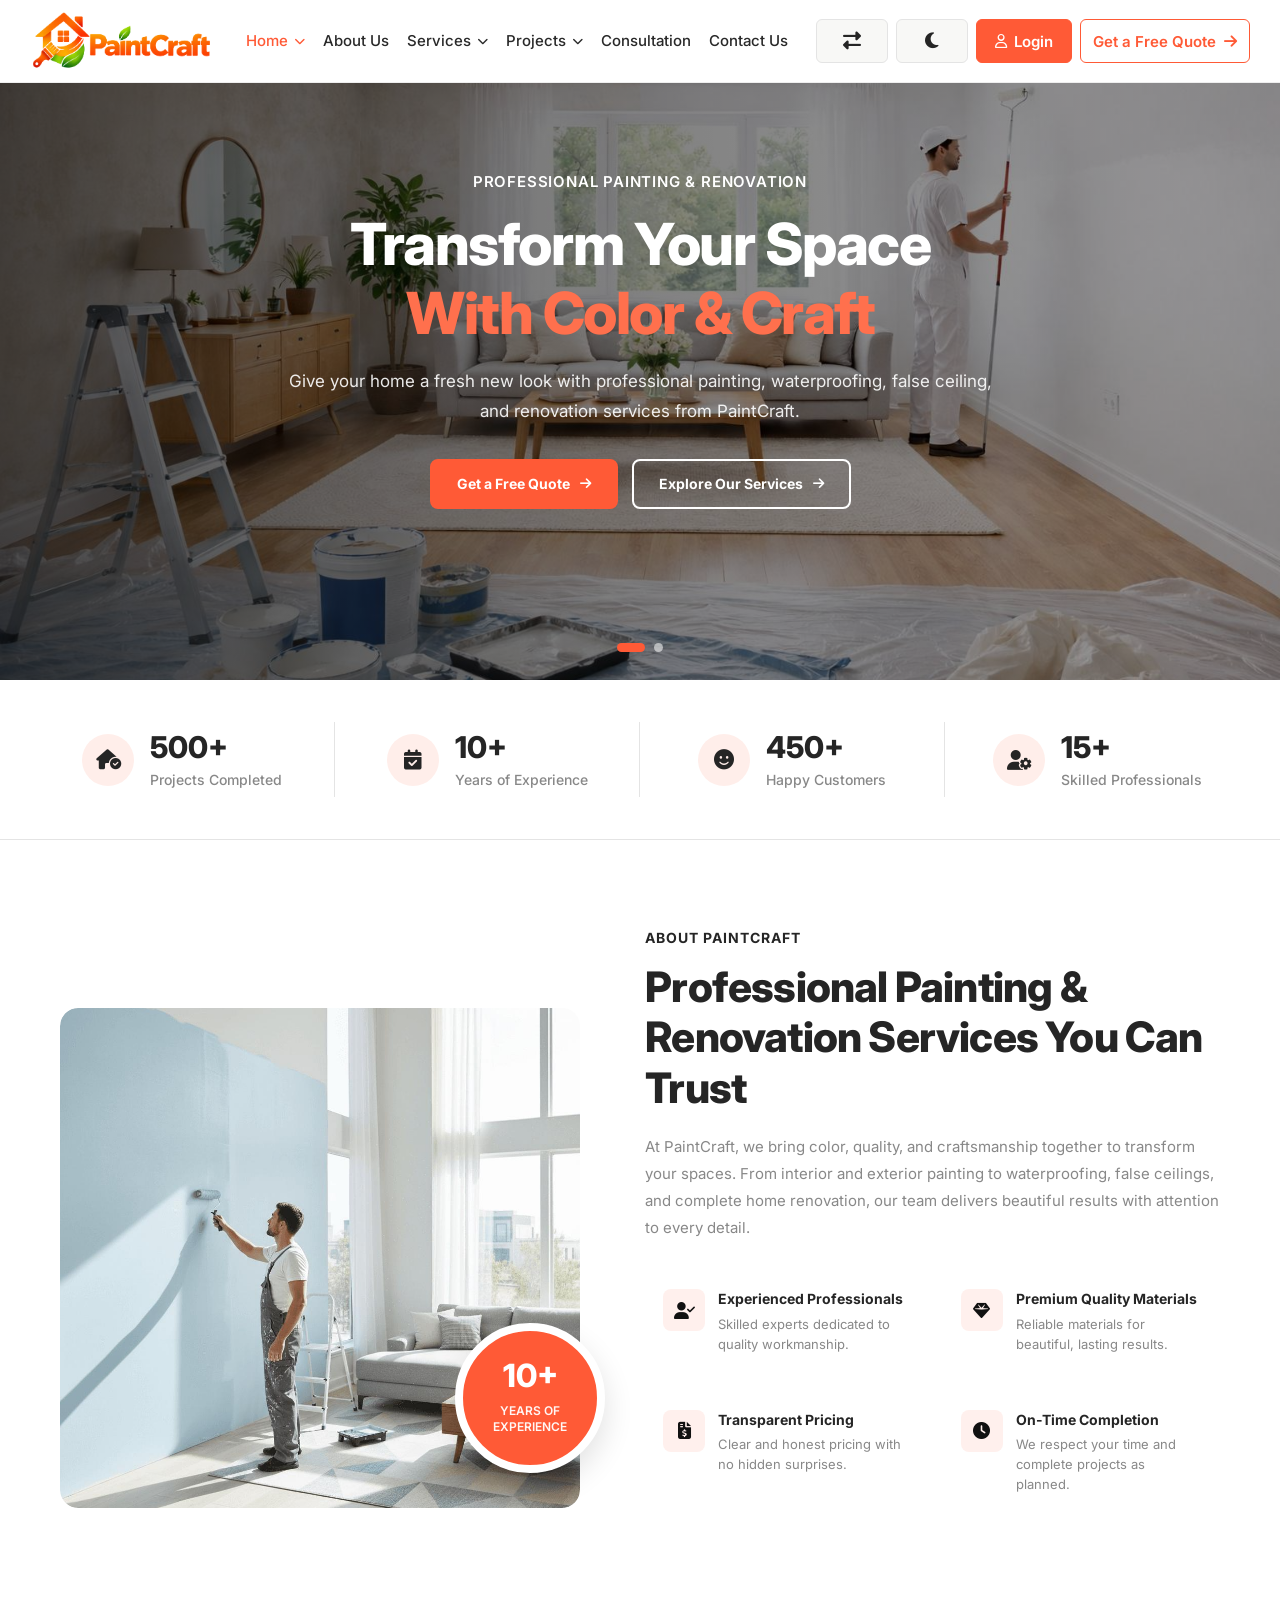
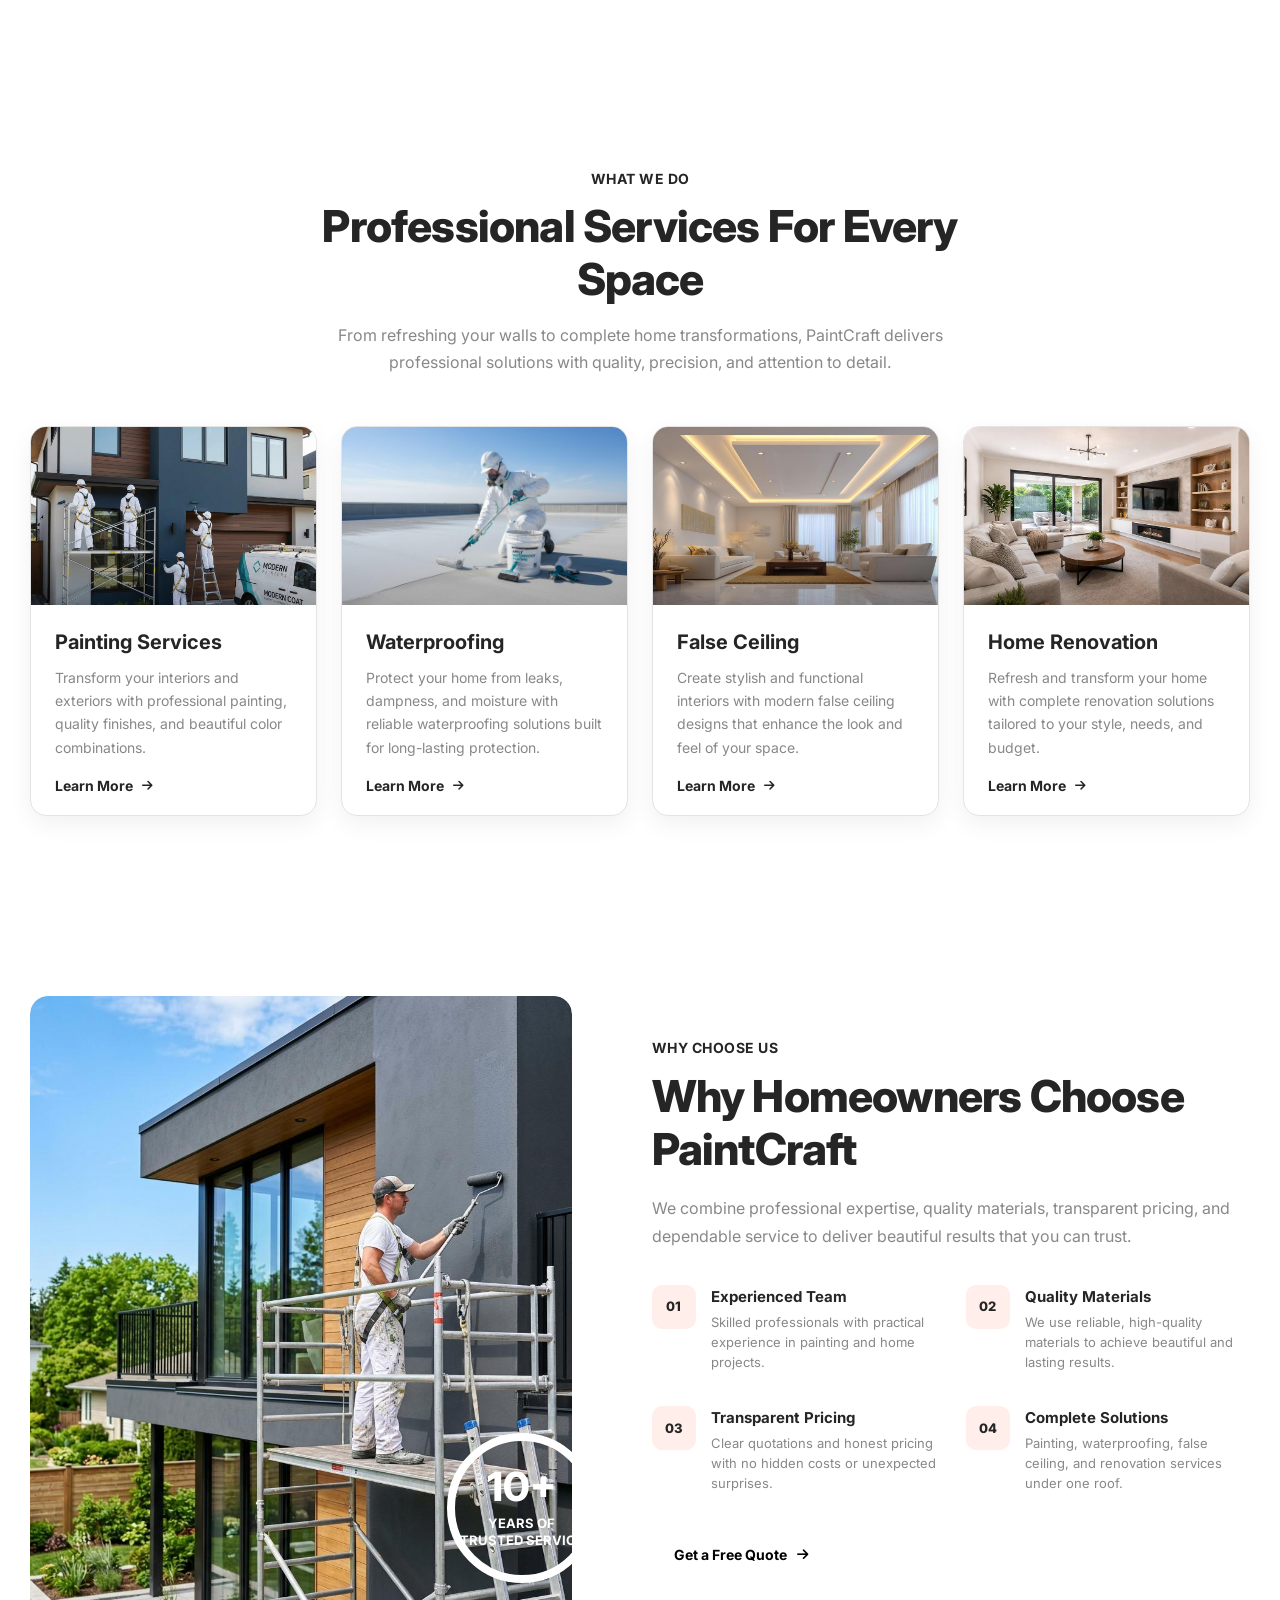
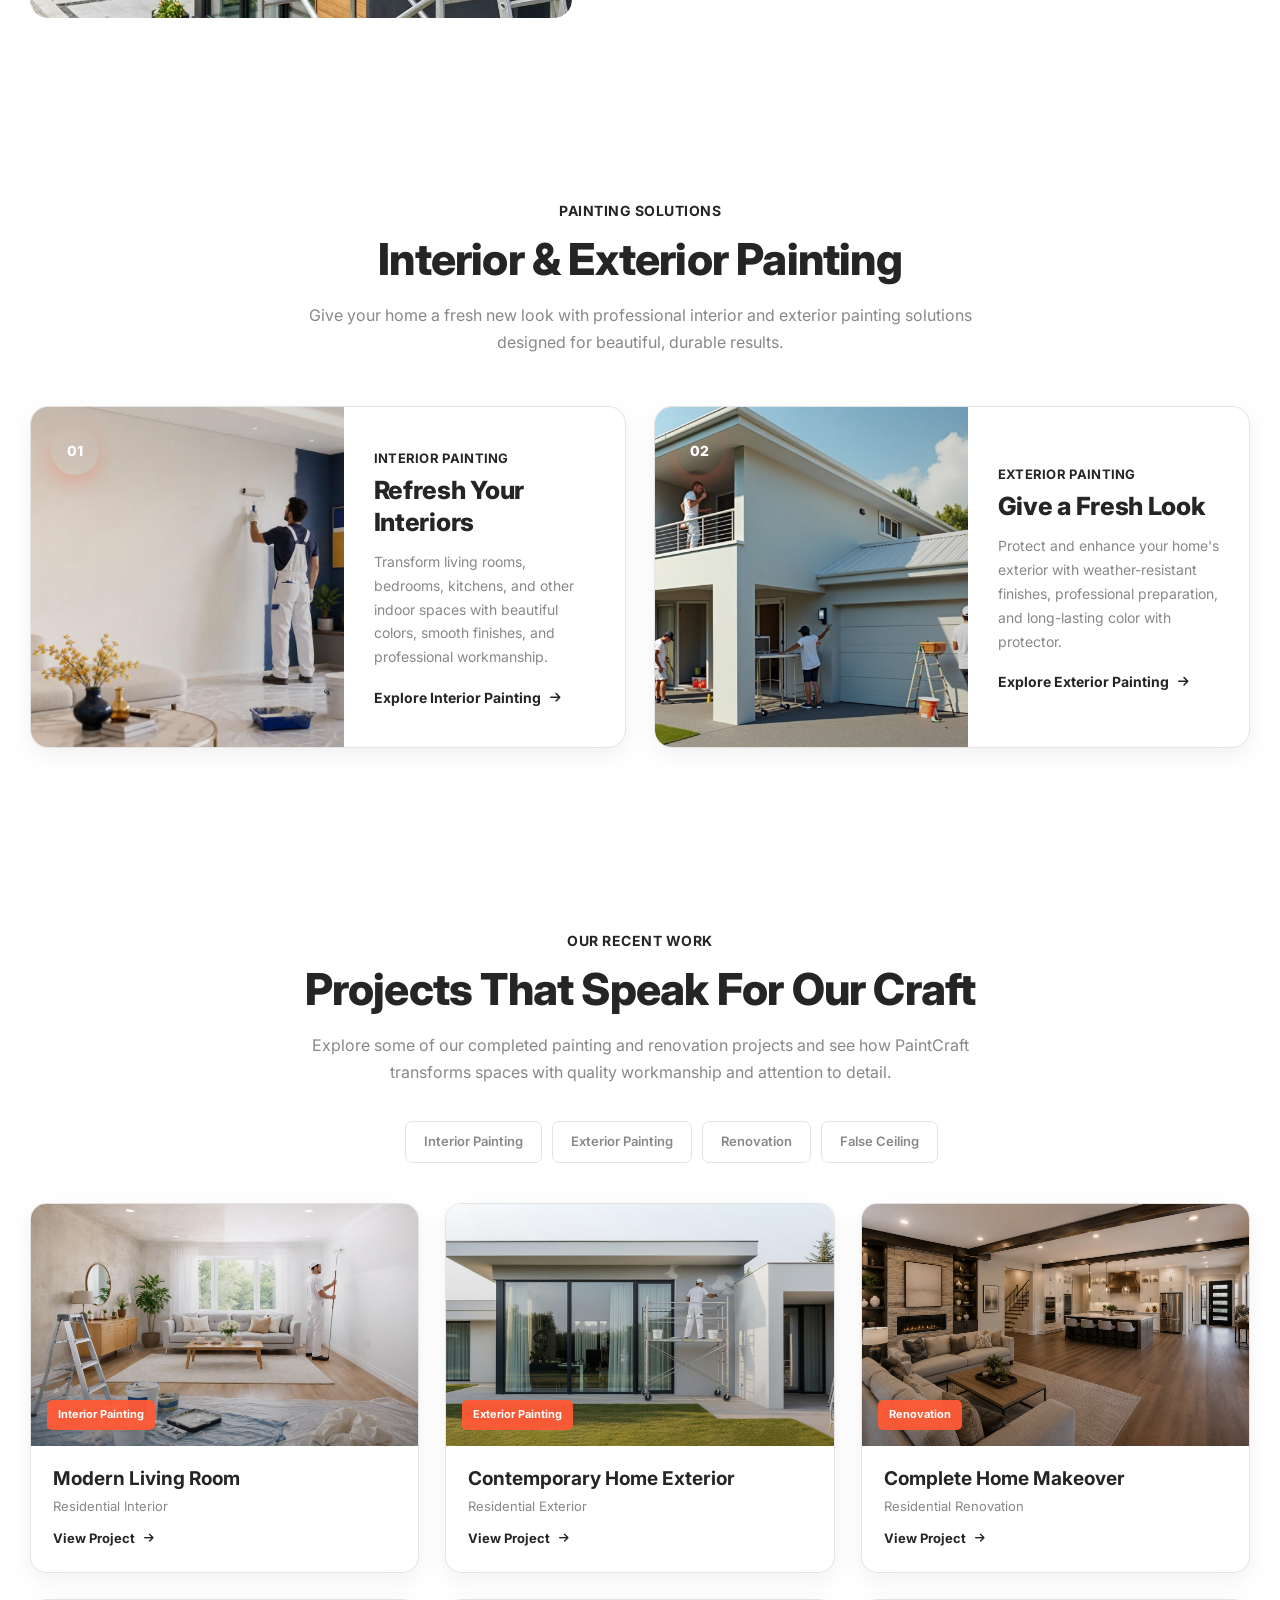
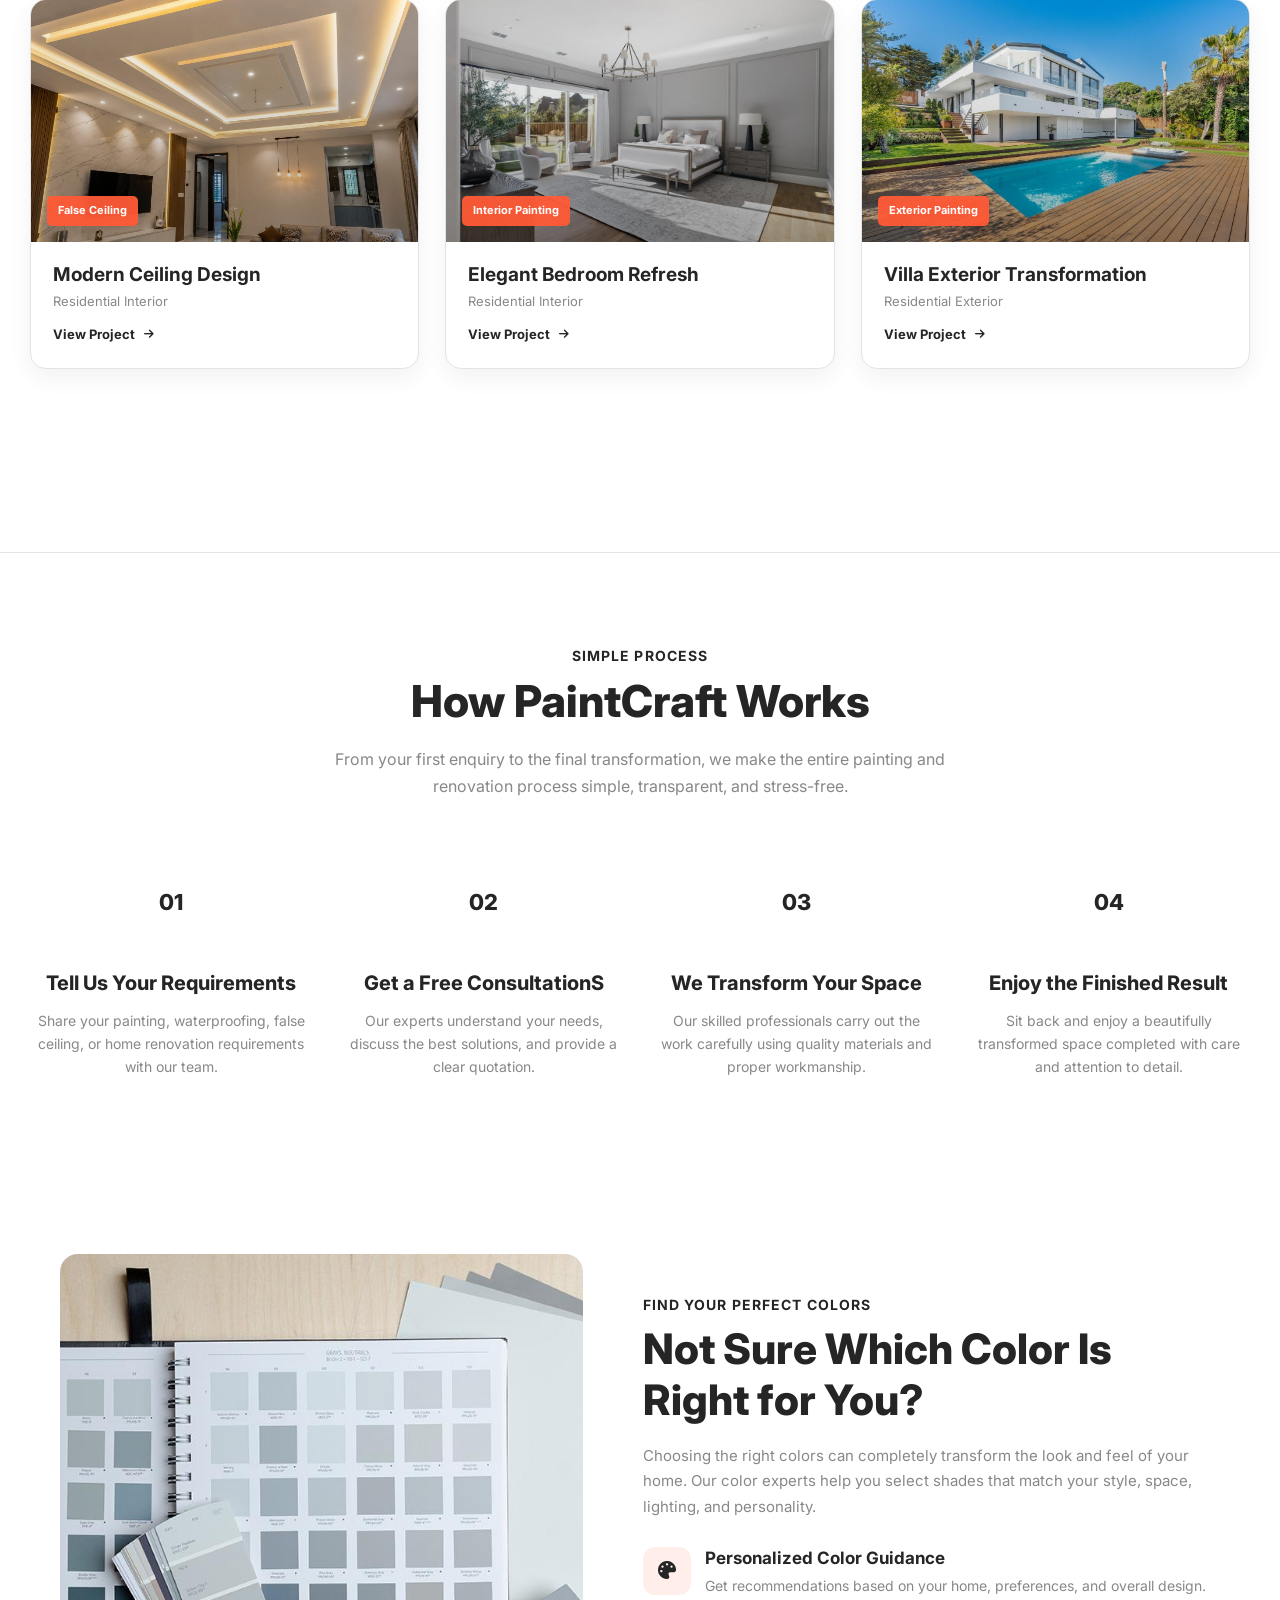
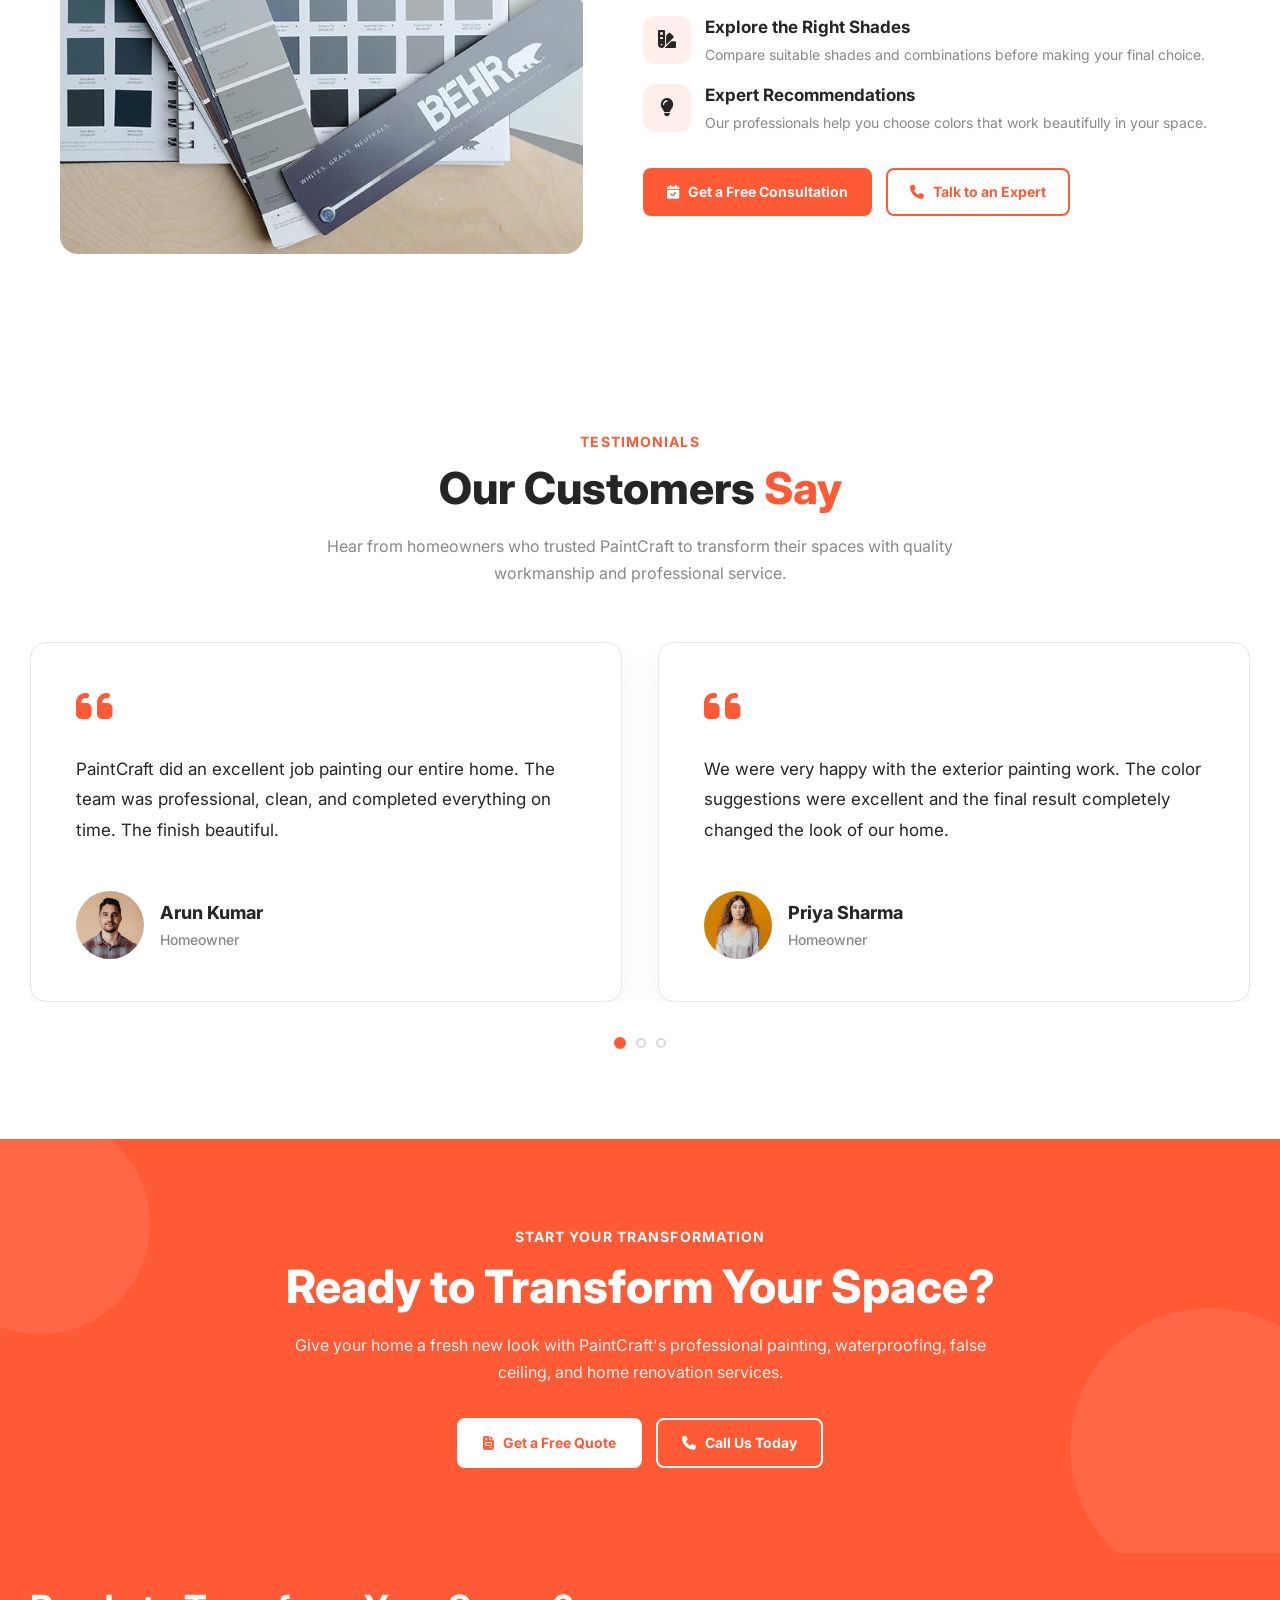
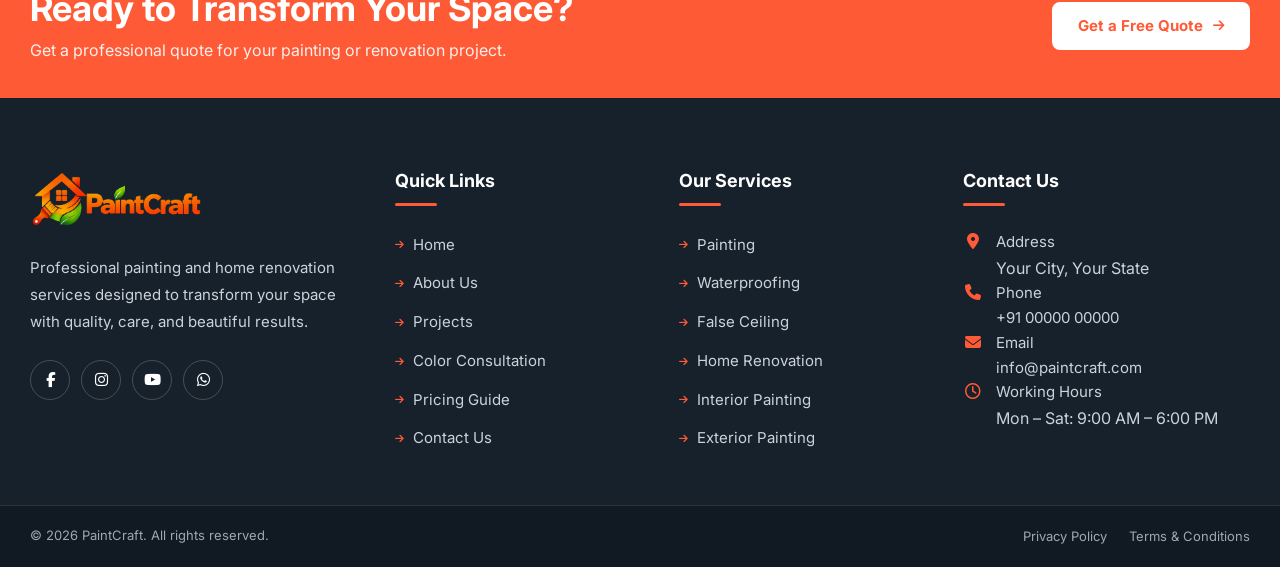
==== commit 456e6109: "Add files via upload" ====
--- a/index.html
+++ b/index.html
@@ -2253,10 +2253,7 @@
                 alt="PaintCraft color consultation for home painting"
             >
 
-            <div class="color-consultation-badge">
-                <strong>Free</strong>
-                <span>Color<br>Consultation</span>
-            </div>
+            
 
         </div>
 
--- a/css/style.css
+++ b/css/style.css
@@ -57366,4 +57366,256 @@
         margin-right: auto !important;
     }
 
+}
+
+
+
+
+
+.home2-color-gallery-button {
+    width: 213px !important;
+    height: 56px !important;
+
+    padding: 0 18px !important;
+
+    border-radius: 7px !important;
+
+    display: inline-flex !important;
+    align-items: center !important;
+    justify-content: center !important;
+
+    gap: 10px !important;
+    box-sizing: border-box !important;
+}
+
+
+
+
+.home2-faq-contact-button {
+    width: fit-content !important;
+    min-width: 0 !important;
+    height: 56px !important;
+
+    padding: 0 18px !important;
+
+    border-radius: 7px !important;
+
+    display: inline-flex !important;
+    align-items: center !important;
+    justify-content: center !important;
+
+    gap: 10px !important;
+    box-sizing: border-box !important;
+}
+
+
+
+
+/* =========================================================
+   ABOUT — STORY & TEAM BUTTONS
+========================================================= */
+
+.about-story-button,
+.about-team-button {
+    width: fit-content !important;
+    min-width: 0 !important;
+
+    height: 56px !important;
+    padding: 0 18px !important;
+
+    border-radius: 7px !important;
+
+    display: inline-flex !important;
+    align-items: center !important;
+    justify-content: center !important;
+
+    gap: 10px !important;
+    box-sizing: border-box !important;
+}
+
+
+/* ICON */
+
+.about-story-button i,
+.about-team-button i {
+    margin: 0 !important;
+    flex-shrink: 0 !important;
+}
+
+
+
+
+
+/* =========================================================
+   ABOUT HERO BUTTONS
+========================================================= */
+
+.about-page-hero-primary-button,
+.about-page-hero-secondary-button {
+    width: fit-content !important;
+    min-width: 0 !important;
+
+    height: 56px !important;
+    padding: 0 18px !important;
+
+    border-radius: 7px !important;
+
+    display: inline-flex !important;
+    align-items: center !important;
+    justify-content: center !important;
+
+    gap: 10px !important;
+    box-sizing: border-box !important;
+}
+
+
+/* ICON */
+
+.about-page-hero-primary-button i,
+.about-page-hero-secondary-button i {
+    margin: 0 !important;
+    flex-shrink: 0 !important;
+}
+
+
+
+
+
+
+
+
+
+/* =========================================================
+   SCROLL TO TOP BUTTON
+========================================================= */
+
+.scroll-top-button {
+    position: fixed !important;
+    right: 24px !important;
+    bottom: 24px !important;
+
+    width: 48px !important;
+    height: 48px !important;
+
+    display: flex !important;
+    align-items: center !important;
+    justify-content: center !important;
+
+    background: #ff573d !important;
+    color: #ffffff !important;
+
+    border: 1px solid #ff573d !important;
+    border-radius: 50% !important;
+
+    cursor: pointer !important;
+
+    z-index: 9999 !important;
+
+    opacity: 0 !important;
+    visibility: hidden !important;
+    transform: translateY(15px) !important;
+
+    transition:
+        opacity 0.3s ease,
+        visibility 0.3s ease,
+        transform 0.3s ease,
+        background 0.3s ease !important;
+}
+
+
+/* SHOW */
+
+.scroll-top-button.show {
+    opacity: 1 !important;
+    visibility: visible !important;
+    transform: translateY(0) !important;
+}
+
+
+/* ICON */
+
+.scroll-top-button i {
+    color: #ffffff !important;
+    font-size: 16px !important;
+}
+
+
+/* HOVER */
+
+.scroll-top-button:hover {
+    background: #ffffff !important;
+    color: #ff573d !important;
+}
+
+.scroll-top-button:hover i {
+    color: #ff573d !important;
+}
+
+
+/* =========================================================
+   DARK MODE
+========================================================= */
+
+body.dark-mode .scroll-top-button,
+html.dark-mode .scroll-top-button {
+    background: #ff573d !important;
+    color: #ffffff !important;
+    border-color: #ff573d !important;
+}
+
+body.dark-mode .scroll-top-button i,
+html.dark-mode .scroll-top-button i {
+    color: #ffffff !important;
+}
+
+
+/* DARK MODE HOVER */
+
+body.dark-mode .scroll-top-button:hover,
+html.dark-mode .scroll-top-button:hover {
+    background: #ffffff !important;
+    color: #ff573d !important;
+}
+
+body.dark-mode .scroll-top-button:hover i,
+html.dark-mode .scroll-top-button:hover i {
+    color: #ff573d !important;
+}
+
+
+/* =========================================================
+   MOBILE
+========================================================= */
+
+@media (max-width: 767px) {
+
+    .scroll-top-button {
+        right: 16px !important;
+        bottom: 18px !important;
+
+        width: 44px !important;
+        height: 44px !important;
+    }
+
+    .scroll-top-button i {
+        font-size: 14px !important;
+    }
+
+}
+
+
+/* =========================================================
+   SMALL MOBILE
+========================================================= */
+
+@media (max-width: 480px) {
+
+    .scroll-top-button {
+        right: 14px !important;
+        bottom: 16px !important;
+
+        width: 42px !important;
+        height: 42px !important;
+    }
+
 }
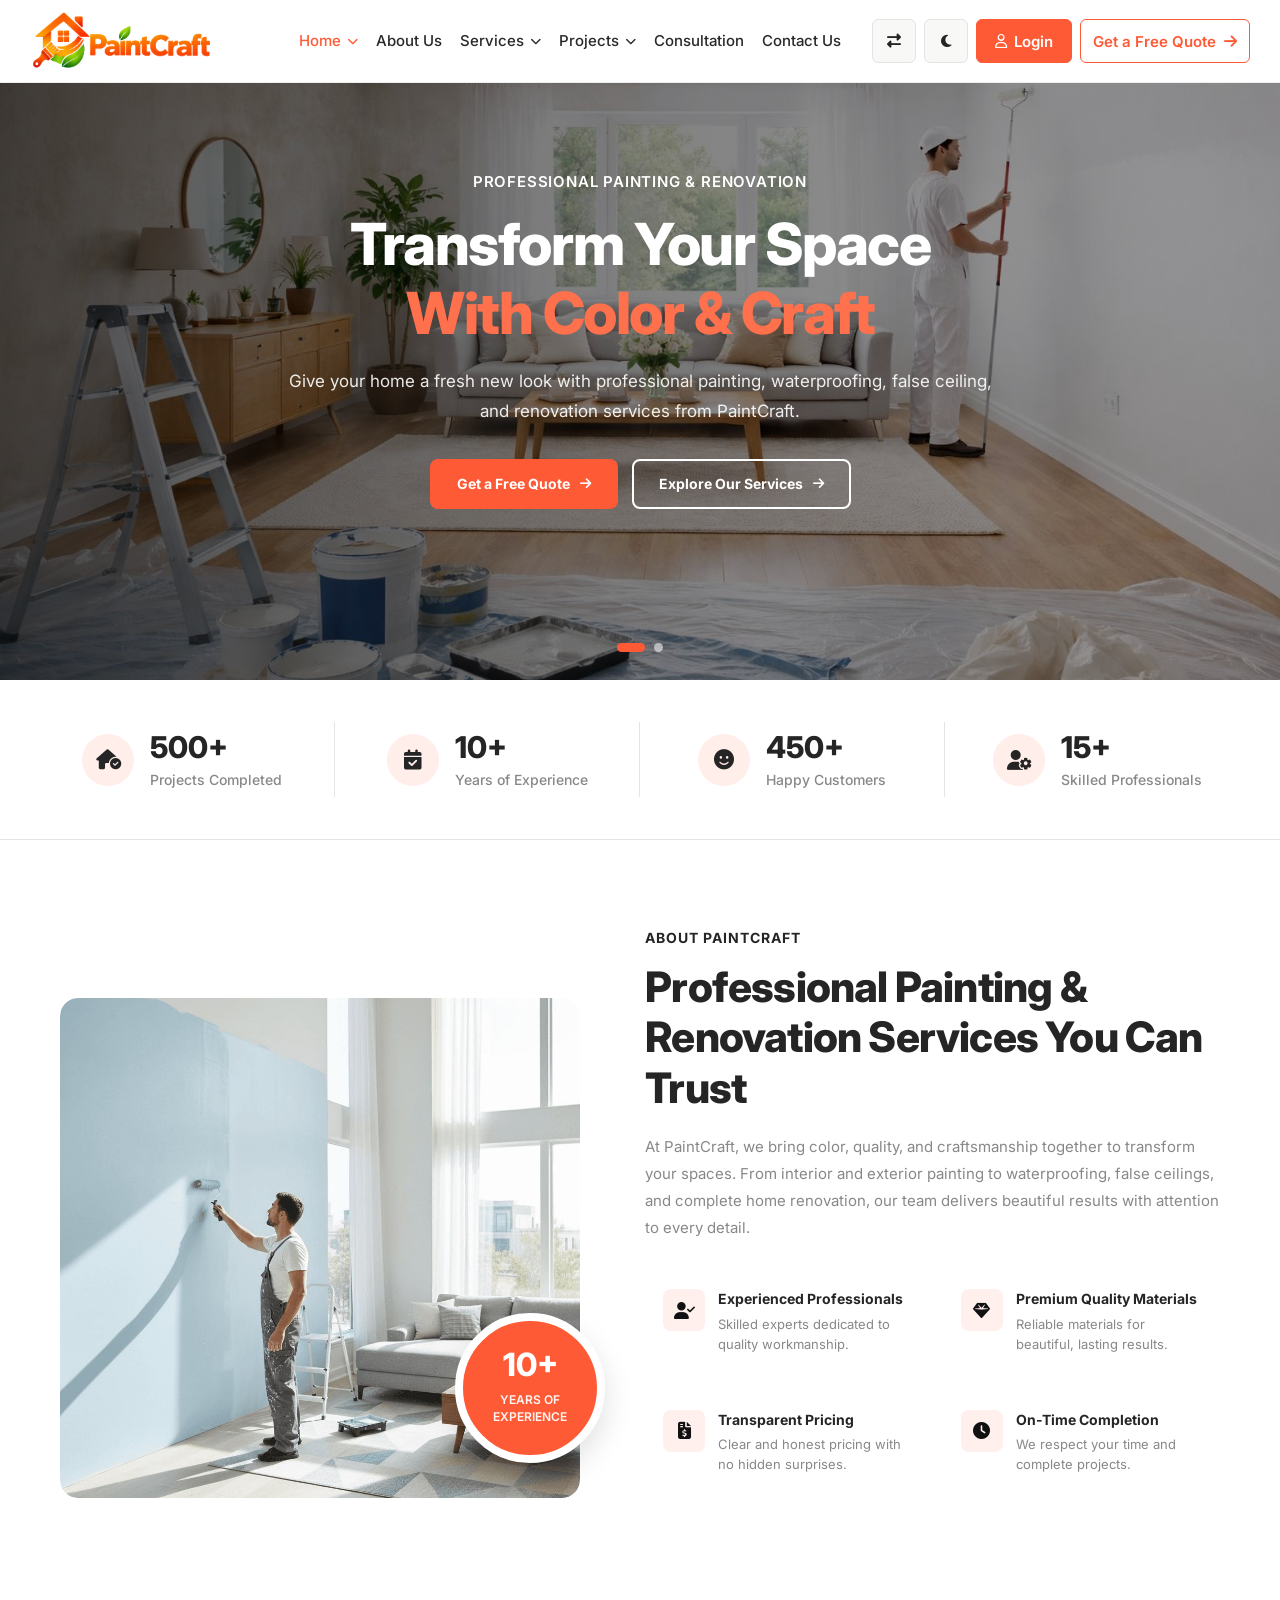
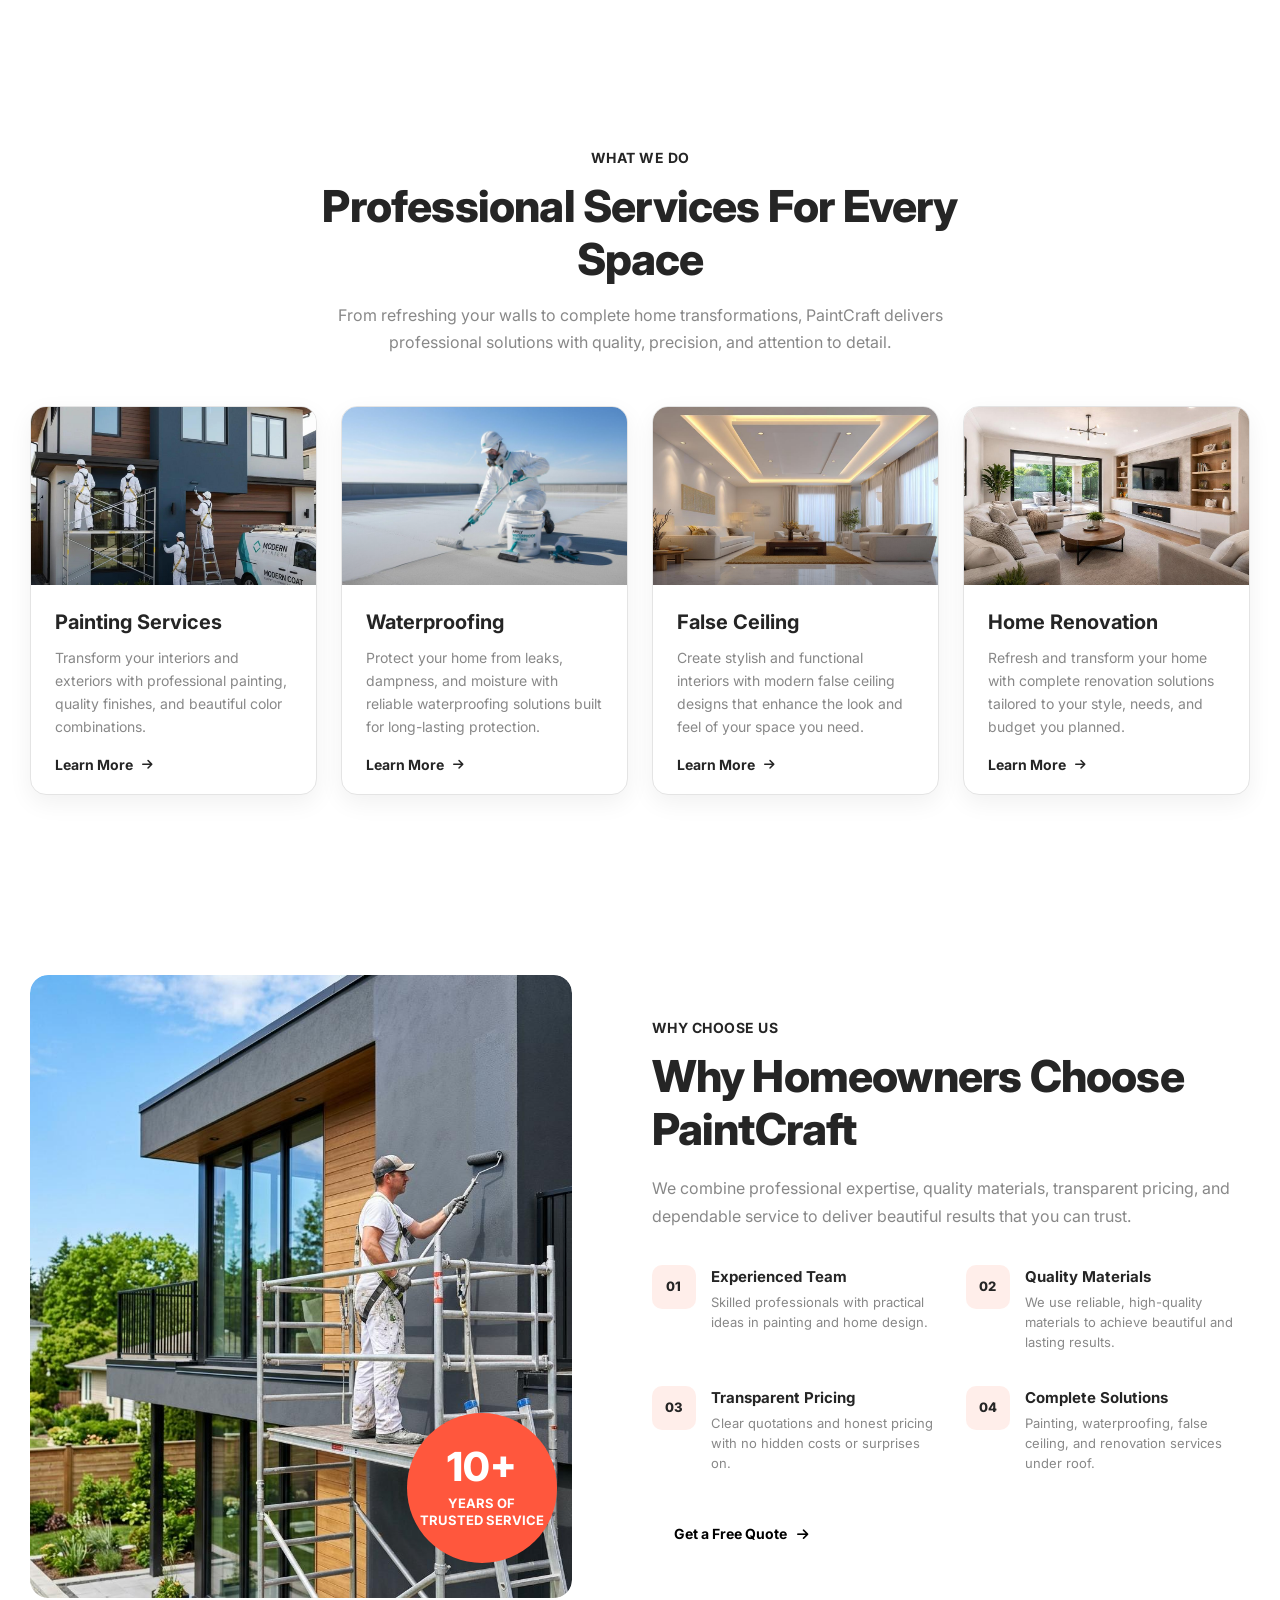
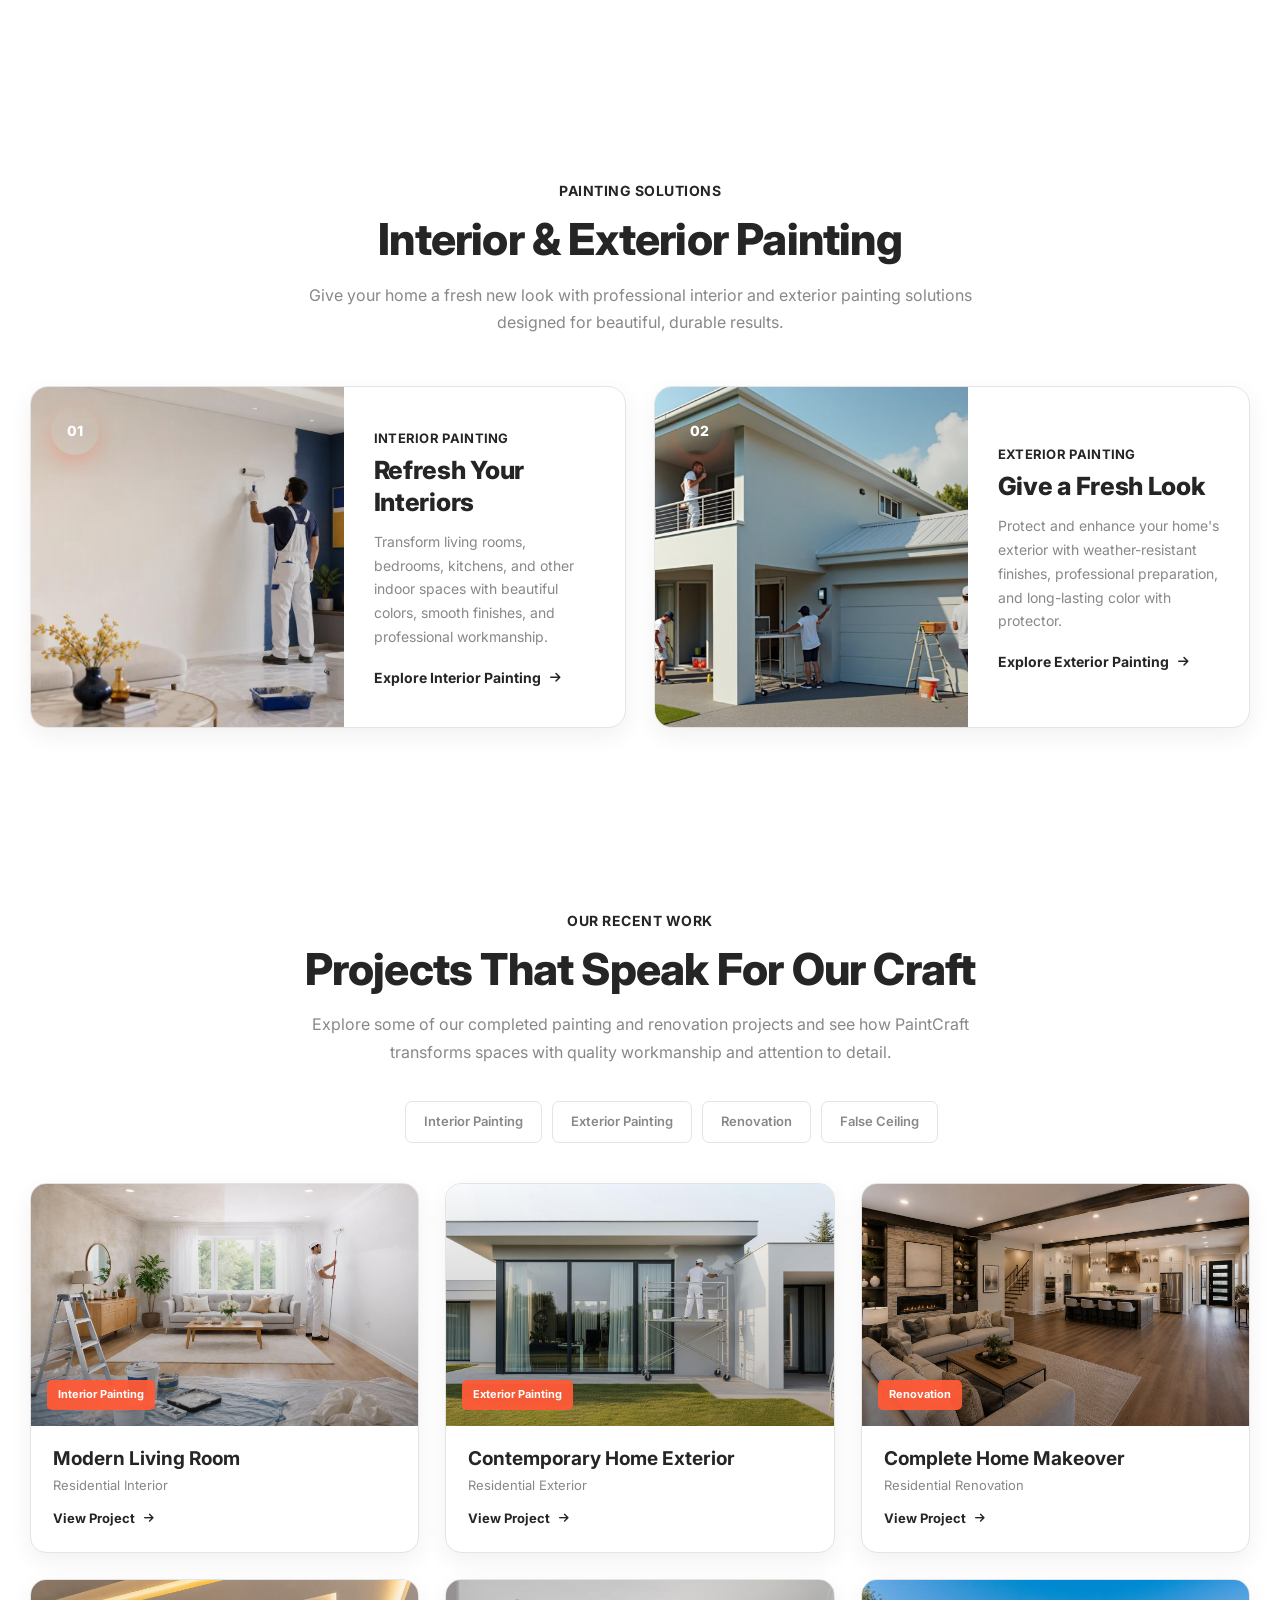
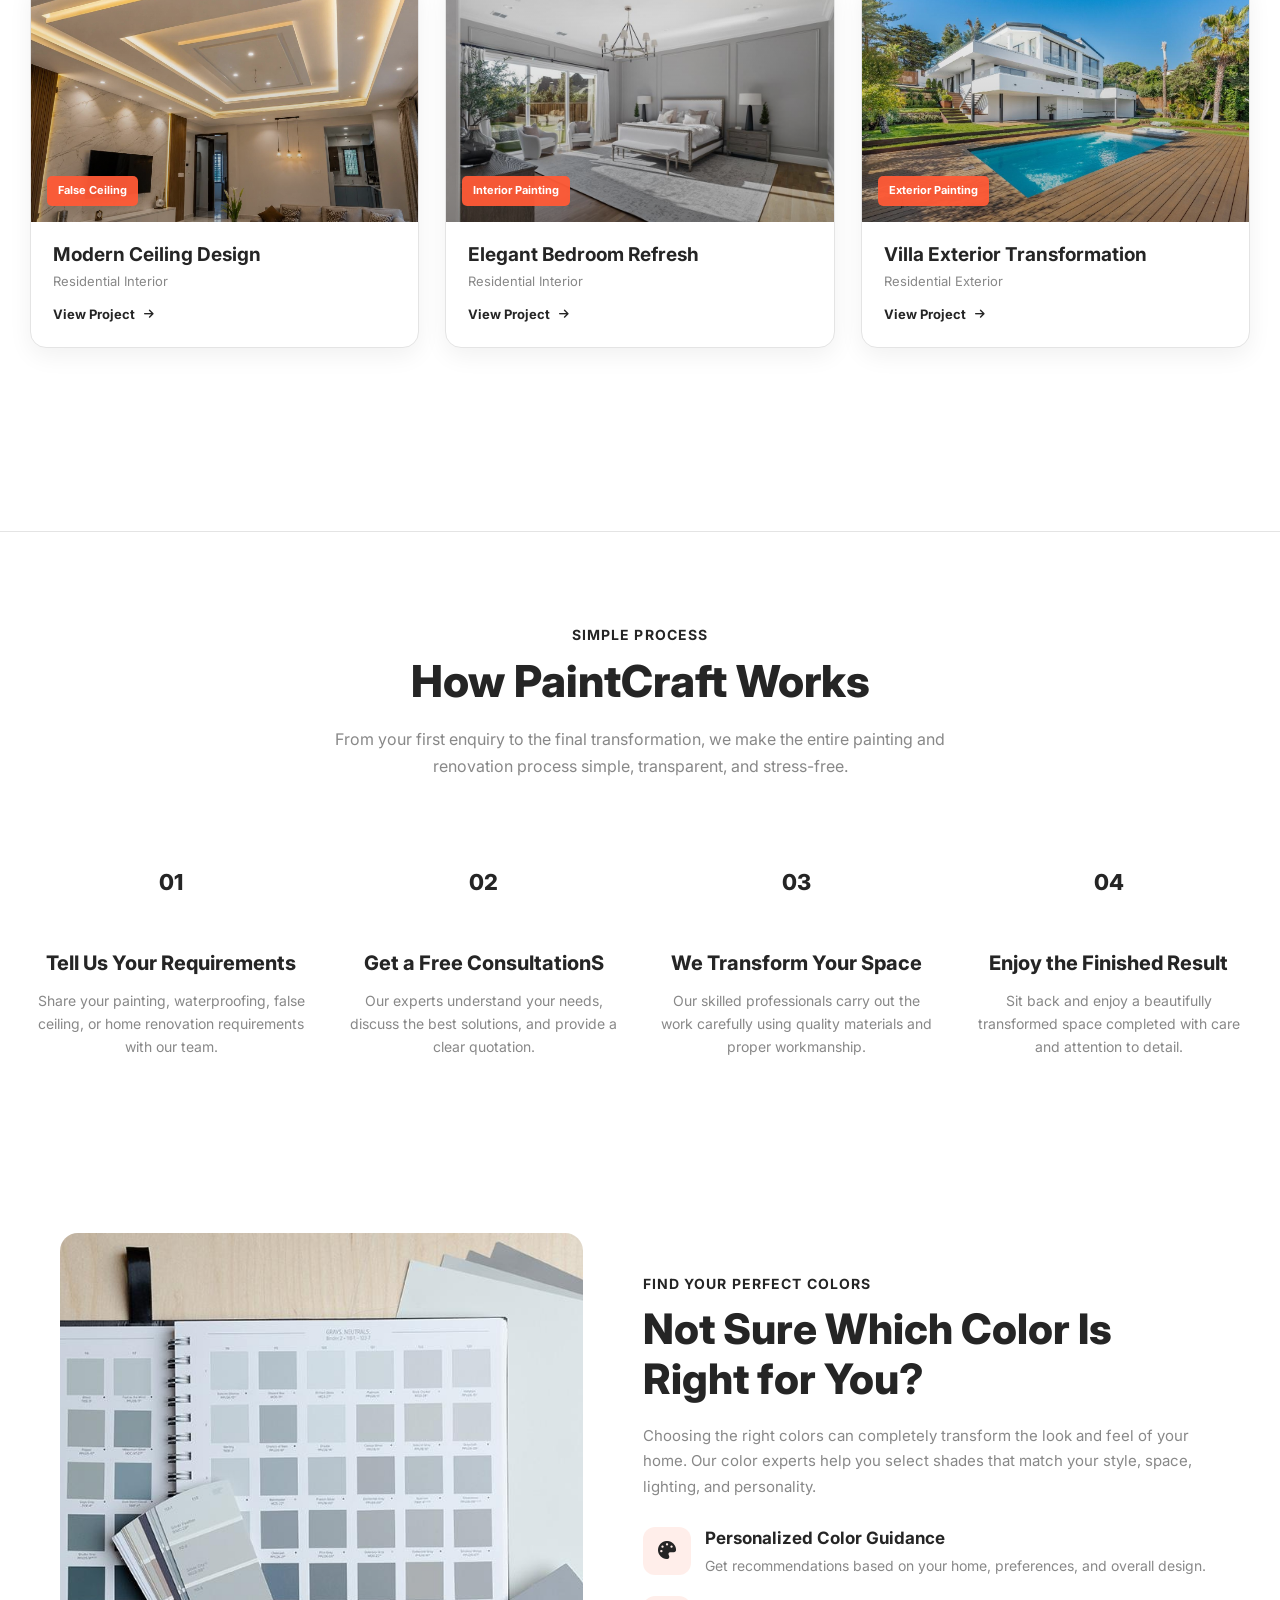
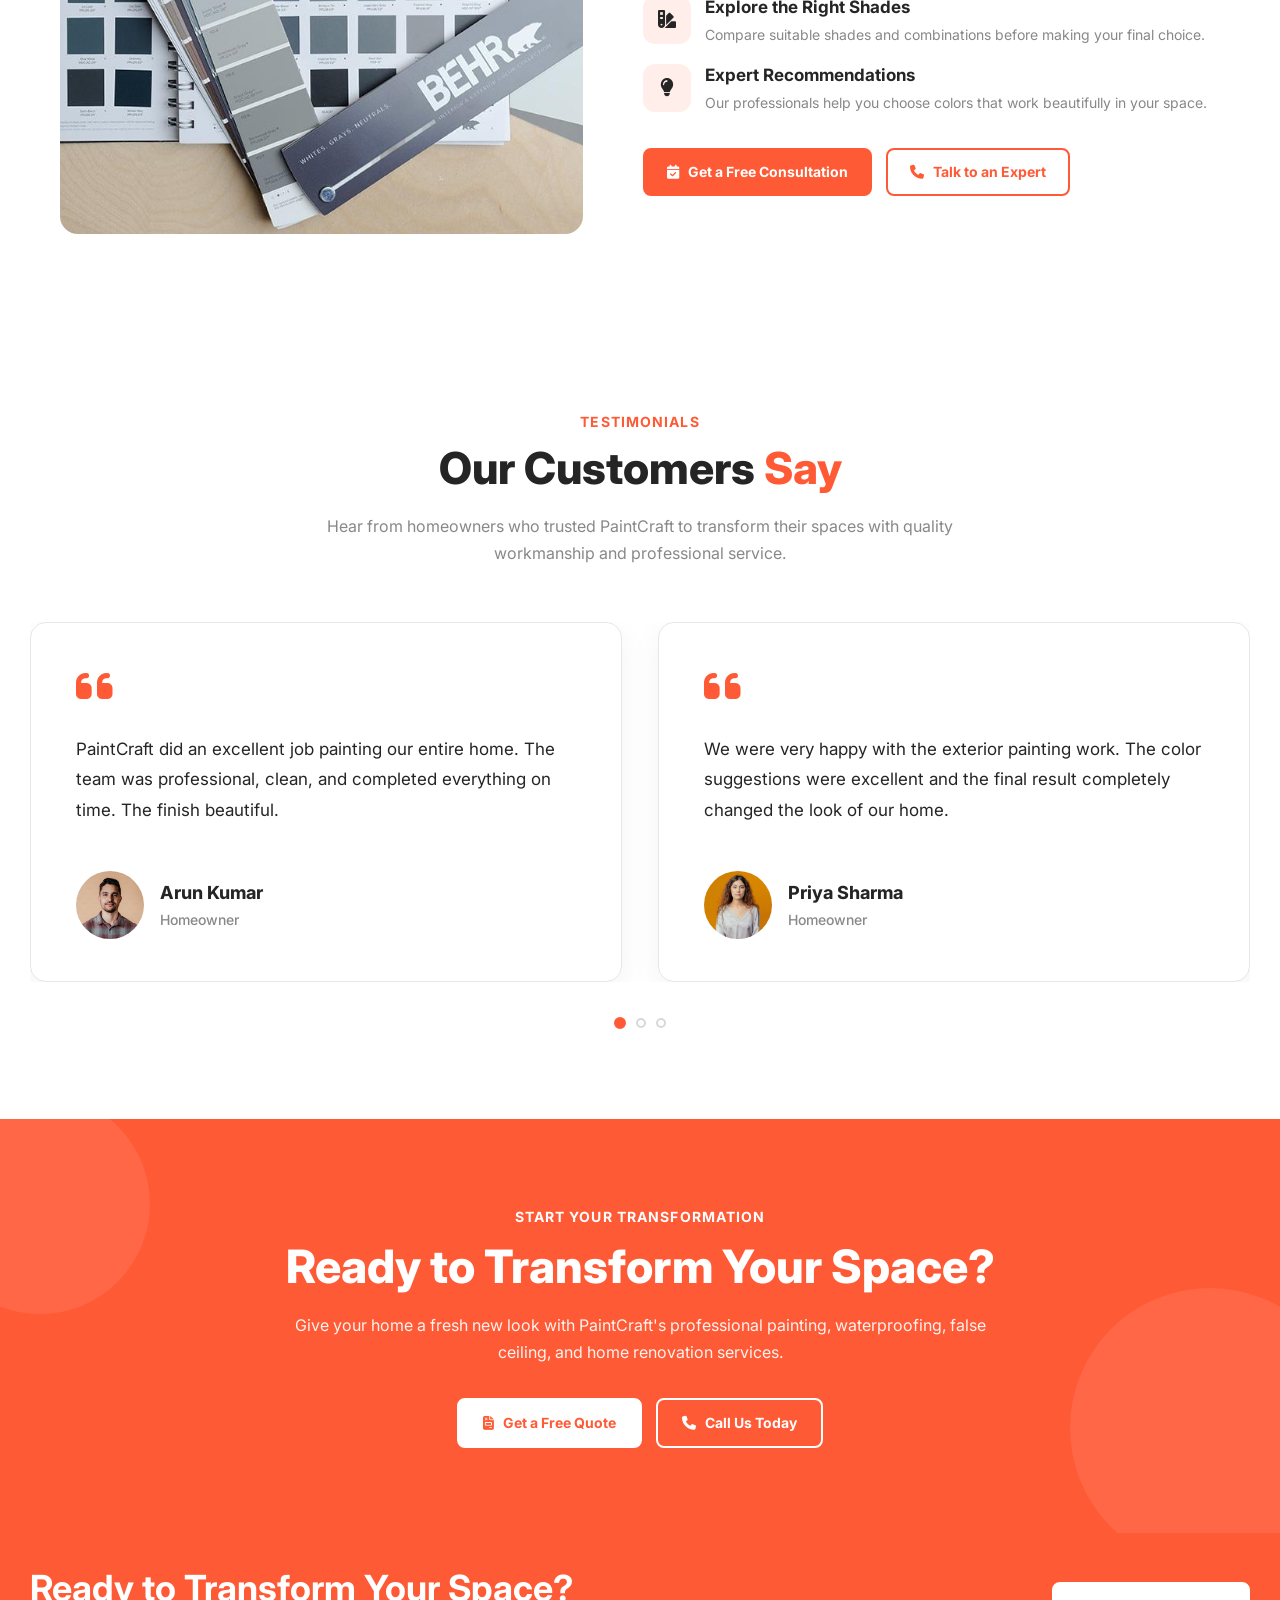
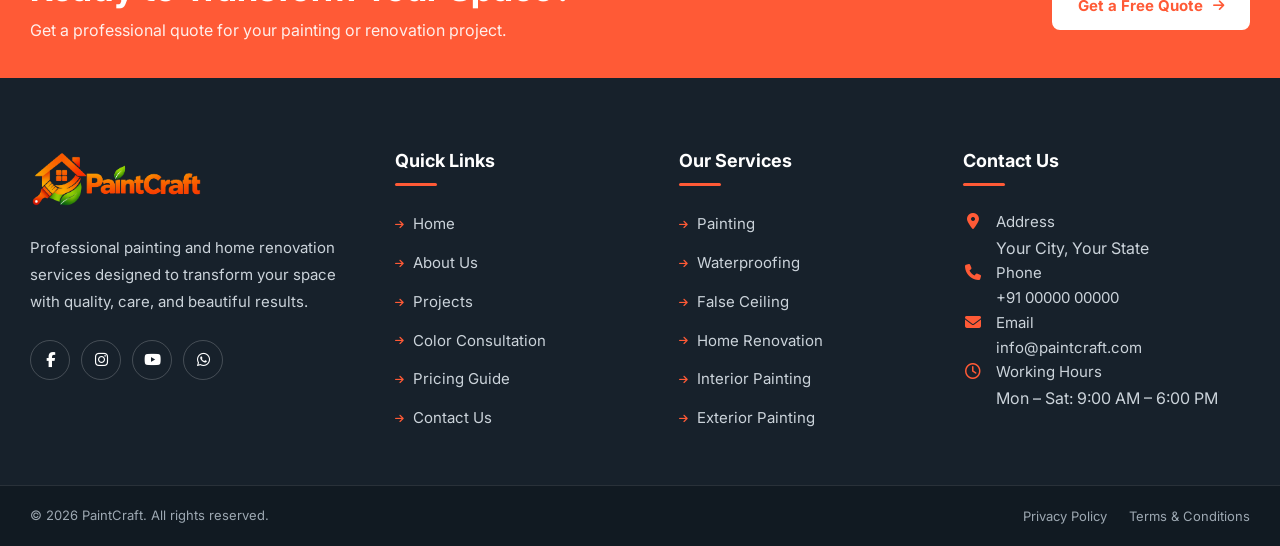
==== commit 17684d72: "Add files via upload" ====
--- a/index.html
+++ b/index.html
@@ -667,7 +667,7 @@
                         <li class="mobile-nav-item">
 
                             <a
-                                href="get a quote.html"
+                                href="contact.html"
                                 class="mobile-nav-link"
                             >
                                 Contact Us
@@ -1155,7 +1155,7 @@
                     <div class="about-feature-content">
                         <h3>On-Time Completion</h3>
                         <p>
-                            We respect your time and complete projects as planned.
+                            We respect your time and complete projects.
                         </p>
                     </div>
 
@@ -1327,7 +1327,7 @@
                     <p class="service-description">
                         Create stylish and functional interiors with
                         modern false ceiling designs that enhance the
-                        look and feel of your space.
+                        look and feel of your space you need.
                     </p>
 
                     <a
@@ -1368,7 +1368,7 @@
                     <p class="service-description">
                         Refresh and transform your home with complete
                         renovation solutions tailored to your style,
-                        needs, and budget.
+                        needs, and budget you planned.
                     </p>
 
                     <a
@@ -1467,8 +1467,8 @@
                         </h3>
 
                         <p>
-                            Skilled professionals with practical experience
-                            in painting and home projects.
+                            Skilled professionals with practical ideas
+                            in painting and home design.
                         </p>
 
                     </div>
@@ -1516,7 +1516,7 @@
 
                         <p>
                             Clear quotations and honest pricing with no hidden
-                            costs or unexpected surprises.
+                            costs or surprises on.
                         </p>
 
                     </div>
@@ -1540,7 +1540,7 @@
 
                         <p>
                             Painting, waterproofing, false ceiling, and
-                            renovation services under one roof.
+                            renovation services under roof.
                         </p>
 
                     </div>
--- a/css/style.css
+++ b/css/style.css
@@ -1482,13 +1482,33 @@
 }
 
 
+body.dark-mode .mobile-menu-title,
+body.dark-mode .mobile-nav-link,
+body.dark-mode .mobile-nav-link span,
+body.dark-mode .mobile-dropdown-menu a,
+body.dark-mode .mobile-dropdown-menu a span {
+    color: #f5f5f5;
+}
+
+
 body.dark-mode .mobile-nav-link {
-    color: var(--color-text);
+    color: #f5f5f5;
 }
 
 
 body.dark-mode .mobile-nav-link:hover,
 body.dark-mode .mobile-nav-link:focus-visible {
+    color: var(--color-orange-light);
+}
+
+
+body.dark-mode .mobile-dropdown-menu a {
+    color: #d6d6d6;
+}
+
+
+body.dark-mode .mobile-dropdown-menu a:hover,
+body.dark-mode .mobile-dropdown-menu a:focus-visible {
     color: var(--color-orange-light);
 }
 
@@ -57321,6 +57341,52 @@
         color: #ff573d !important;
     }
 
+    /* Dark mode drawer links */
+    body.dark-mode .mobile-menu-title,
+    html.dark-mode .mobile-menu-title,
+    body.dark-mode .mobile-nav-link,
+    html.dark-mode .mobile-nav-link,
+    body.dark-mode .mobile-nav-link span,
+    html.dark-mode .mobile-nav-link span {
+        color: #f5f5f5 !important;
+    }
+
+    body.dark-mode .mobile-dropdown-menu a,
+    html.dark-mode .mobile-dropdown-menu a,
+    body.dark-mode .mobile-dropdown-menu a span,
+    html.dark-mode .mobile-dropdown-menu a span {
+        color: #d6d6d6 !important;
+    }
+
+    body.dark-mode .mobile-nav-link.active,
+    html.dark-mode .mobile-nav-link.active,
+    body.dark-mode .mobile-dropdown-toggle.active,
+    html.dark-mode .mobile-dropdown-toggle.active,
+    body.dark-mode .mobile-dropdown-menu .mobile-nav-link.active,
+    html.dark-mode .mobile-dropdown-menu .mobile-nav-link.active {
+        color: #ff573d !important;
+    }
+
+    body.dark-mode .mobile-nav-link.active span,
+    html.dark-mode .mobile-nav-link.active span,
+    body.dark-mode .mobile-dropdown-toggle.active span,
+    html.dark-mode .mobile-dropdown-toggle.active span,
+    body.dark-mode .mobile-dropdown-menu .mobile-nav-link.active span,
+    html.dark-mode .mobile-dropdown-menu .mobile-nav-link.active span {
+        color: #ff573d !important;
+    }
+
+    body.dark-mode .mobile-nav-link:hover,
+    html.dark-mode .mobile-nav-link:hover,
+    body.dark-mode .mobile-nav-link:focus-visible,
+    html.dark-mode .mobile-nav-link:focus-visible,
+    body.dark-mode .mobile-nav-link:hover span,
+    html.dark-mode .mobile-nav-link:hover span,
+    body.dark-mode .mobile-nav-link:focus-visible span,
+    html.dark-mode .mobile-nav-link:focus-visible span {
+        color: #ff573d !important;
+    }
+
 }
 
 
@@ -57618,4 +57684,1764 @@
         height: 42px !important;
     }
 
+}
+
+
+
+
+
+
+/* =========================================================
+   WHY CHOOSE — FIX NUMBER + EXPERIENCE CIRCLE
+========================================================= */
+
+
+/* =========================================================
+   1. BENEFIT NUMBER — NEVER DISAPPEAR ON HOVER
+========================================================= */
+
+.why-choose-benefit {
+    position: relative !important;
+    overflow: visible !important;
+}
+
+.why-choose-number {
+    position: relative !important;
+    z-index: 100 !important;
+
+    opacity: 1 !important;
+    visibility: visible !important;
+
+    display: flex !important;
+    align-items: center !important;
+    justify-content: center !important;
+}
+
+.why-choose-benefit:hover .why-choose-number {
+    opacity: 1 !important;
+    visibility: visible !important;
+
+    z-index: 100 !important;
+}
+
+
+/* Prevent hover pseudo-elements from covering number */
+
+.why-choose-benefit::before,
+.why-choose-benefit::after {
+    z-index: 1 !important;
+}
+
+.why-choose-benefit-content {
+    position: relative !important;
+    z-index: 10 !important;
+}
+
+
+/* =========================================================
+   2. EXPERIENCE CIRCLE — KEEP ABOVE IMAGE
+========================================================= */
+
+.why-choose-image-wrapper {
+    position: relative !important;
+    overflow: visible !important;
+    z-index: 10 !important;
+}
+
+.why-choose-image-main {
+    position: relative !important;
+    overflow: hidden !important;
+    z-index: 1 !important;
+}
+
+.why-choose-image {
+    position: relative !important;
+    z-index: 1 !important;
+}
+
+
+/* Circle */
+
+.why-choose-experience {
+    position: absolute !important;
+
+    z-index: 100 !important;
+
+    opacity: 1 !important;
+    visibility: visible !important;
+
+    display: flex !important;
+    flex-direction: column !important;
+    align-items: center !important;
+    justify-content: center !important;
+}
+
+
+/* Circle content */
+
+.why-choose-experience strong,
+.why-choose-experience span {
+    position: relative !important;
+    z-index: 101 !important;
+
+    opacity: 1 !important;
+    visibility: visible !important;
+}
+
+
+/* =========================================================
+   REMOVE ANY HOVER HIDING
+========================================================= */
+
+.why-choose-experience:hover,
+.why-choose-image-wrapper:hover .why-choose-experience {
+    opacity: 1 !important;
+    visibility: visible !important;
+    z-index: 100 !important;
+}
+
+
+/* =========================================================
+   WHY CHOOSE — FORCE FIX
+========================================================= */
+
+/* SECTION / CONTAINER */
+.why-choose-section,
+.why-choose-container,
+.why-choose-image-wrapper,
+.why-choose-benefits,
+.why-choose-benefit {
+    overflow: visible !important;
+}
+
+
+/* =========================================================
+   NUMBER — NEVER HIDE ON HOVER
+========================================================= */
+
+.why-choose-number,
+.why-choose-benefit:hover .why-choose-number,
+.why-choose-benefit:focus .why-choose-number {
+    opacity: 1 !important;
+    visibility: visible !important;
+    display: flex !important;
+
+    transform: none !important;
+
+    position: relative !important;
+    z-index: 9999 !important;
+}
+
+
+/* Prevent hover from making number transparent */
+
+.why-choose-benefit:hover .why-choose-number {
+    color: inherit !important;
+}
+
+
+/* =========================================================
+   EXPERIENCE CIRCLE — ALWAYS ABOVE IMAGE
+========================================================= */
+
+.why-choose-image-wrapper {
+    position: relative !important;
+    z-index: 100 !important;
+}
+
+.why-choose-image-main {
+    position: relative !important;
+    z-index: 1 !important;
+}
+
+.why-choose-experience,
+.why-choose-image-wrapper:hover .why-choose-experience {
+    position: absolute !important;
+
+    z-index: 99999 !important;
+
+    opacity: 1 !important;
+    visibility: visible !important;
+    display: flex !important;
+
+    transform: none !important;
+}
+
+.why-choose-experience strong,
+.why-choose-experience span {
+    opacity: 1 !important;
+    visibility: visible !important;
+
+    position: relative !important;
+    z-index: 100000 !important;
+}
+
+
+/* =========================================================
+   REMOVE HOVER HIDING FROM NUMBER
+========================================================= */
+
+.why-choose-benefit:hover::before,
+.why-choose-benefit:hover::after {
+    pointer-events: none !important;
+}
+
+
+
+/* =========================================================
+   WHY CHOOSE — EXPERIENCE CIRCLE FIX
+========================================================= */
+
+.why-choose-image-wrapper {
+    position: relative !important;
+    overflow: visible !important;
+}
+
+.why-choose-image-main {
+    overflow: hidden !important;
+}
+
+.why-choose-experience {
+    position: absolute !important;
+    z-index: 999 !important;
+
+    opacity: 1 !important;
+    visibility: visible !important;
+
+    display: flex !important;
+    align-items: center !important;
+    justify-content: center !important;
+
+    transform: none !important;
+}
+
+.why-choose-experience strong,
+.why-choose-experience span {
+    position: relative !important;
+    z-index: 1000 !important;
+
+    opacity: 1 !important;
+    visibility: visible !important;
+}
+
+
+
+/* =========================================================
+   WHY CHOOSE — EXPERIENCE CIRCLE
+   KEEP FULL CIRCLE VISIBLE
+========================================================= */
+
+.why-choose-image-wrapper {
+    position: relative !important;
+    overflow: visible !important;
+    z-index: 20 !important;
+}
+
+.why-choose-experience {
+    position: absolute !important;
+
+    /* MOVE CIRCLE LEFT */
+    right: 15px !important;
+    left: auto !important;
+
+    z-index: 9999 !important;
+
+    overflow: visible !important;
+
+    opacity: 1 !important;
+    visibility: visible !important;
+
+    transform: none !important;
+}
+
+
+/* Keep circle content visible */
+
+.why-choose-experience strong,
+.why-choose-experience span {
+    opacity: 1 !important;
+    visibility: visible !important;
+    z-index: 10000 !important;
+}
+
+.why-choose-experience {
+    background: #ff573d !important;
+}
+
+
+
+.why-choose-experience {
+    border: none !important;
+    outline: none !important;
+    box-shadow: none !important;
+}
+
+
+
+/* =========================================================
+   HOW IT WORKS — STEP NUMBER HOVER FIX
+========================================================= */
+
+.how-it-works-step:hover .step-number,
+.how-it-works-step:hover .step-number span {
+    color: #ffffff !important;
+}
+
+
+
+
+
+/* =========================================================
+   HOME2 FEATURED WORK — STRAIGHT ALIGNMENT
+========================================================= */
+
+.h2-featured-work-gallery {
+    display: grid !important;
+    grid-template-columns: repeat(3, minmax(0, 1fr)) !important;
+    grid-auto-rows: auto !important;
+
+    align-items: start !important;
+    justify-items: stretch !important;
+
+    gap: 45px 28px !important;
+}
+
+
+/* ALL CARDS SAME POSITION / HEIGHT */
+
+.h2-work-card,
+.h2-work-card-tall,
+.h2-work-card-medium {
+    width: 100% !important;
+    height: auto !important;
+
+    margin: 0 !important;
+    padding: 0 !important;
+
+    align-self: start !important;
+    transform: none !important;
+}
+
+
+/* ALL IMAGES EXACTLY SAME HEIGHT */
+
+.h2-work-image-wrapper,
+.h2-work-card-tall .h2-work-image-wrapper,
+.h2-work-card-medium .h2-work-image-wrapper {
+    width: 100% !important;
+
+    height: 310px !important;
+    min-height: 310px !important;
+    max-height: 310px !important;
+
+    margin: 0 !important;
+
+    overflow: hidden !important;
+}
+
+
+/* IMAGE */
+
+.h2-work-image {
+    width: 100% !important;
+    height: 100% !important;
+
+    object-fit: cover !important;
+    object-position: center !important;
+
+    display: block !important;
+}
+
+
+/* INFORMATION STARTS AT SAME LEVEL */
+
+.h2-work-info {
+    width: 100% !important;
+
+    margin: 0 !important;
+    padding: 16px 0 0 !important;
+
+    min-height: 90px !important;
+}
+
+
+/* REMOVE ANY OLD POSITIONING */
+
+.h2-work-card-tall,
+.h2-work-card-medium {
+    grid-row: auto !important;
+    grid-column: auto !important;
+}
+
+
+/* =========================================================
+   IPAD PRO
+========================================================= */
+
+@media (min-width: 820px) and (max-width: 1024px) {
+
+    .h2-featured-work-gallery {
+        grid-template-columns: repeat(2, minmax(0, 1fr)) !important;
+        gap: 35px 22px !important;
+    }
+
+    .h2-work-image-wrapper,
+    .h2-work-card-tall .h2-work-image-wrapper,
+    .h2-work-card-medium .h2-work-image-wrapper {
+        height: 280px !important;
+        min-height: 280px !important;
+        max-height: 280px !important;
+    }
+}
+
+
+/* =========================================================
+   IPAD MINI
+========================================================= */
+
+@media (min-width: 768px) and (max-width: 819px) {
+
+    .h2-featured-work-gallery {
+        grid-template-columns: repeat(2, minmax(0, 1fr)) !important;
+        gap: 30px 18px !important;
+    }
+
+    .h2-work-image-wrapper,
+    .h2-work-card-tall .h2-work-image-wrapper,
+    .h2-work-card-medium .h2-work-image-wrapper {
+        height: 240px !important;
+        min-height: 240px !important;
+        max-height: 240px !important;
+    }
+}
+
+
+/* =========================================================
+   MOBILE
+========================================================= */
+
+@media (max-width: 767px) {
+
+    .h2-featured-work-gallery {
+        grid-template-columns: 1fr !important;
+        gap: 30px !important;
+    }
+
+    .h2-work-image-wrapper,
+    .h2-work-card-tall .h2-work-image-wrapper,
+    .h2-work-card-medium .h2-work-image-wrapper {
+        height: 250px !important;
+        min-height: 250px !important;
+        max-height: 250px !important;
+    }
+}
+
+
+
+
+
+
+/* =========================================================
+   RTL + DARK MODE — FORCE SMALL SIZE
+========================================================= */
+
+.header-action-btn#rtlToggle,
+.header-action-btn#darkModeToggle,
+.header-action-btn.rtl-btn,
+.header-action-btn.dark-mode-btn {
+    width: 44px !important;
+    min-width: 44px !important;
+    max-width: 44px !important;
+
+    height: 44px !important;
+    min-height: 44px !important;
+    max-height: 44px !important;
+
+    padding: 0 !important;
+    margin: 0 !important;
+
+    flex: 0 0 44px !important;
+    flex-grow: 0 !important;
+    flex-shrink: 0 !important;
+
+    display: inline-flex !important;
+    align-items: center !important;
+    justify-content: center !important;
+
+    box-sizing: border-box !important;
+}
+
+
+/* ICON */
+
+.header-action-btn#rtlToggle i,
+.header-action-btn#darkModeToggle i,
+.header-action-btn.rtl-btn i,
+.header-action-btn.dark-mode-btn i {
+    width: auto !important;
+    height: auto !important;
+
+    margin: 0 !important;
+    padding: 0 !important;
+
+    font-size: 14px !important;
+
+    transform: none !important;
+}
+
+
+/* =========================================================
+   MOBILE
+========================================================= */
+
+@media (max-width: 767px) {
+
+    .header-action-btn#rtlToggle,
+    .header-action-btn#darkModeToggle,
+    .header-action-btn.rtl-btn,
+    .header-action-btn.dark-mode-btn {
+        width: 42px !important;
+        min-width: 42px !important;
+        max-width: 42px !important;
+
+        height: 42px !important;
+        min-height: 42px !important;
+        max-height: 42px !important;
+
+        flex: 0 0 42px !important;
+    }
+
+}
+
+
+
+
+/* =========================================================
+   HOME2 FAQ BUTTON — REDUCE SIZE
+========================================================= */
+
+.home2-faq-icon {
+    width: 40px !important;
+    height: 40px !important;
+
+    min-width: 40px !important;
+    min-height: 40px !important;
+    max-width: 40px !important;
+    max-height: 40px !important;
+
+    padding: 0 !important;
+    margin: 0 !important;
+
+    display: inline-flex !important;
+    align-items: center !important;
+    justify-content: center !important;
+
+    box-sizing: border-box !important;
+    border-radius: 50% !important;
+}
+
+.home2-faq-icon i {
+    font-size: 13px !important;
+    margin: 0 !important;
+}
+
+
+/* =========================================================
+   ABOUT VALUES — DARK MODE
+========================================================= */
+
+
+/* MAIN BACKGROUND */
+
+body.dark-mode .about-values-section,
+html.dark-mode .about-values-section {
+    background: #171717 !important;
+}
+
+
+/* VALUES MAIN AREA */
+
+body.dark-mode .about-values-main,
+html.dark-mode .about-values-main {
+    background: #171717 !important;
+}
+
+
+/* CARD */
+
+body.dark-mode .about-values-card,
+html.dark-mode .about-values-card {
+    background: #1f1f1f !important;
+}
+
+
+/* =========================================================
+   TEXT
+========================================================= */
+
+body.dark-mode .about-values-title,
+html.dark-mode .about-values-title {
+    color: #ffffff !important;
+}
+
+body.dark-mode .about-values-intro,
+html.dark-mode .about-values-intro {
+    color: #d0d0d0 !important;
+}
+
+body.dark-mode .about-value-content h3,
+html.dark-mode .about-value-content h3 {
+    color: #ffffff !important;
+}
+
+body.dark-mode .about-value-content p,
+html.dark-mode .about-value-content p {
+    color: #c7c7c7 !important;
+}
+
+
+/* =========================================================
+   VALUE ICONS
+========================================================= */
+
+body.dark-mode .about-value-icon,
+html.dark-mode .about-value-icon {
+    background: #ff573d !important;
+    color: #ffffff !important;
+
+    border-color: #ff573d !important;
+}
+
+body.dark-mode .about-value-icon i,
+html.dark-mode .about-value-icon i {
+    color: #ffffff !important;
+}
+
+
+/* =========================================================
+   EYEBROW
+========================================================= */
+
+body.dark-mode .about-values-eyebrow,
+html.dark-mode .about-values-eyebrow {
+    color: #ff573d !important;
+}
+
+
+/* =========================================================
+   DIVIDER
+========================================================= */
+
+body.dark-mode .about-values-divider span,
+html.dark-mode .about-values-divider span {
+    background: #ff573d !important;
+}
+
+body.dark-mode .about-values-divider i,
+html.dark-mode .about-values-divider i {
+    color: #ff573d !important;
+}
+
+
+/* =========================================================
+   CTA STRIP
+========================================================= */
+
+body.dark-mode .about-values-cta-strip,
+html.dark-mode .about-values-cta-strip {
+    background: #111111 !important;
+}
+
+body.dark-mode .about-values-cta-text,
+html.dark-mode .about-values-cta-text {
+    color: #ffffff !important;
+}
+
+body.dark-mode .about-values-cta-text span,
+html.dark-mode .about-values-cta-text span {
+    color: #ff573d !important;
+}
+
+
+/* PHONE BUTTON */
+
+body.dark-mode .about-values-cta-button,
+html.dark-mode .about-values-cta-button {
+    background: #ff573d !important;
+    color: #ffffff !important;
+}
+
+body.dark-mode .about-values-cta-button i,
+html.dark-mode .about-values-cta-button i {
+    color: #ffffff !important;
+}
+
+
+
+/* =========================================================
+   PAINTING INTRO BUTTON — DARK MODE HOVER ICON
+========================================================= */
+
+body.dark-mode .painting-intro-button:hover i,
+html.dark-mode .painting-intro-button:hover i {
+    color: #ff573d !important;
+}
+
+
+/* =========================================================
+   PAINTING PROJECTS BUTTON — DARK MODE HOVER TEXT
+========================================================= */
+
+body.dark-mode .painting-projects-button:hover span,
+html.dark-mode .painting-projects-button:hover span {
+    color: #ff573d !important;
+}
+
+
+
+body.dark-mode .painting-color-info-card,
+html.dark-mode .painting-color-info-card {
+    background: #242424 !important;
+}
+
+
+
+/* =========================================================
+   PAINTING FINAL CTA — DARK MODE TEXT
+========================================================= */
+
+body.dark-mode .painting-final-cta-button span,
+html.dark-mode .painting-final-cta-button span {
+    color: #ff573d !important;
+}
+
+
+/* Learn More button text - slightly bigger */
+.home-renovation-intro-button span {
+    font-size: 14px !important;
+}
+
+
+
+.home-renovation-spaces-intro {
+    font-size: 16px !important;
+}
+
+
+
+
+/* =========================================================
+   HOME RENOVATION — BEFORE & AFTER FONT SIZE
+========================================================= */
+
+.home-renovation-before-after-eyebrow {
+    font-size: 13px !important;
+}
+
+.home-renovation-before-after-title {
+    font-size: 38px !important;
+    line-height: 1.15 !important;
+}
+
+.home-renovation-before-after-intro p {
+    font-size: 16px !important;
+    line-height: 1.6 !important;
+}
+
+.home-renovation-before-after-label {
+    font-size: 13px !important;
+}
+
+.home-renovation-before-after-category {
+    font-size: 13px !important;
+}
+
+.home-renovation-before-after-project-title {
+    font-size: 24px !important;
+    line-height: 1.25 !important;
+}
+
+.home-renovation-before-after-description {
+    font-size: 15px !important;
+    line-height: 1.6 !important;
+}
+
+.home-renovation-before-after-info-label {
+    font-size: 11px !important;
+}
+
+.home-renovation-before-after-info-item strong {
+    font-size: 13px !important;
+}
+
+.home-renovation-before-after-button {
+    font-size: 14px !important;
+}
+
+
+/* =========================================================
+   IPAD PRO
+========================================================= */
+
+@media (min-width: 820px) and (max-width: 1024px) {
+
+    .home-renovation-before-after-title {
+        font-size: 32px !important;
+    }
+
+    .home-renovation-before-after-intro p {
+        font-size: 15px !important;
+    }
+
+    .home-renovation-before-after-project-title {
+        font-size: 21px !important;
+    }
+
+    .home-renovation-before-after-description {
+        font-size: 14px !important;
+    }
+}
+
+
+/* =========================================================
+   IPAD MINI
+========================================================= */
+
+@media (min-width: 768px) and (max-width: 819px) {
+
+    .home-renovation-before-after-title {
+        font-size: 30px !important;
+    }
+
+    .home-renovation-before-after-intro p {
+        font-size: 14px !important;
+    }
+
+    .home-renovation-before-after-project-title {
+        font-size: 20px !important;
+    }
+}
+
+
+/* =========================================================
+   MOBILE
+========================================================= */
+
+@media (max-width: 767px) {
+
+    .home-renovation-before-after-title {
+        font-size: 30px !important;
+    }
+
+    .home-renovation-before-after-intro p {
+        font-size: 14px !important;
+    }
+
+    .home-renovation-before-after-project-title {
+        font-size: 20px !important;
+    }
+
+    .home-renovation-before-after-description {
+        font-size: 14px !important;
+    }
+}
+
+
+/* =========================================================
+   SMALL MOBILE
+========================================================= */
+
+@media (max-width: 480px) {
+
+    .home-renovation-before-after-title {
+        font-size: 27px !important;
+    }
+
+    .home-renovation-before-after-project-title {
+        font-size: 18px !important;
+    }
+
+    .home-renovation-before-after-description {
+        font-size: 13px !important;
+    }
+}
+
+
+
+/* =========================================================
+   HOME RENOVATION PROCESS — DARK MODE NUMBER
+========================================================= */
+
+body.dark-mode .home-renovation-process-number,
+html.dark-mode .home-renovation-process-number {
+    color: #ff573d !important;
+}
+
+
+/* =========================================================
+   HOME RENOVATION PROCESS — SLIGHTLY LARGER FONT
+========================================================= */
+
+.home-renovation-process-content h3 {
+    font-size: 21px !important;
+    line-height: 1.35 !important;
+}
+
+.home-renovation-process-content p {
+    font-size: 14px !important;
+    line-height: 1.65 !important;
+}
+
+
+/* =========================================================
+   INTERIOR PROJECT BUTTONS — HOVER BORDER
+========================================================= */
+
+.interior-project-intro-button:hover,
+.interior-project-before-after-button:hover,
+.interior-project-gallery-button:hover {
+    border: 2px solid #ff573d !important;
+}
+
+
+
+/* =========================================================
+   EXTERIOR PROJECT INTRO BUTTON — HOVER BORDER
+========================================================= */
+
+.exterior-project-intro-button {
+    border: 2px solid transparent !important;
+    box-sizing: border-box !important;
+}
+
+.exterior-project-intro-button:hover {
+    border-color: #ff573d !important;
+}
+
+
+
+/* =========================================================
+   EXTERIOR PROJECT BEFORE & AFTER — HOVER ARROW
+========================================================= */
+
+.exterior-project-before-after-divider:hover i,
+.exterior-project-before-after-divider:hover .fa-arrow-right {
+    color: #ff573d !important;
+}
+
+
+
+
+/* =========================================================
+   EXTERIOR PROJECT — TESTIMONIAL BOX
+   LIGHT MODE VISIBILITY
+========================================================= */
+
+body:not(.dark-mode) .exterior-project-client-card {
+    background: #ffffff !important;
+    border: 1px solid #e5e5e5 !important;
+    border-radius: 18px !important;
+    box-shadow: 0 10px 30px rgba(0, 0, 0, 0.08) !important;
+}
+
+/* Keep the testimonial content clean */
+body:not(.dark-mode) .exterior-project-client-main {
+    background: transparent !important;
+}
+
+/* Stats side */
+body:not(.dark-mode) .exterior-project-client-stats {
+    background: #ffffff !important;
+}
+
+/* Divider between testimonial and stats */
+body:not(.dark-mode) .exterior-project-client-stats {
+    border-left: 1px solid #e5e5e5 !important;
+}
+
+/* Mobile — remove vertical divider */
+@media (max-width: 767px) {
+    body:not(.dark-mode) .exterior-project-client-stats {
+        border-left: none !important;
+        border-top: 1px solid #e5e5e5 !important;
+    }
+}
+
+
+
+
+
+/* =========================================================
+   EXTERIOR PROJECT
+   BEFORE / AFTER — FORCE BACKGROUND + ARROW
+========================================================= */
+
+/* =========================================================
+   LIGHT MODE
+========================================================= */
+
+html:not(.dark-mode) body:not(.dark-mode)
+.exterior-project-before-after-section
+.exterior-project-before-after-content {
+
+    background: transparent !important;
+}
+
+html:not(.dark-mode) body:not(.dark-mode)
+.exterior-project-before-after-section
+.exterior-project-before-after-card {
+
+    background-color: #ffffff !important;
+    background-image: none !important;
+}
+
+html:not(.dark-mode) body:not(.dark-mode)
+.exterior-project-before-after-section
+.exterior-project-before-after-image-wrapper {
+
+    background-color: #ffffff !important;
+    background-image: none !important;
+}
+
+
+/* =========================================================
+   LIGHT MODE — ARROW
+========================================================= */
+
+html:not(.dark-mode) body:not(.dark-mode)
+.exterior-project-before-after-divider {
+
+    background: transparent !important;
+}
+
+html:not(.dark-mode) body:not(.dark-mode)
+.exterior-project-before-after-divider > span {
+
+    display: flex !important;
+    align-items: center !important;
+    justify-content: center !important;
+
+    width: 48px !important;
+    height: 48px !important;
+
+    background: #ffffff !important;
+    color: #ff573d !important;
+
+    border: 1px solid #e5e5e5 !important;
+    border-radius: 50% !important;
+
+    box-shadow: 0 8px 20px rgba(0,0,0,.12) !important;
+}
+
+html:not(.dark-mode) body:not(.dark-mode)
+.exterior-project-before-after-divider > span i {
+
+    color: #ff573d !important;
+    font-size: 18px !important;
+    opacity: 1 !important;
+}
+
+
+/* =========================================================
+   DARK MODE
+========================================================= */
+
+html.dark-mode
+.exterior-project-before-after-section
+.exterior-project-before-after-card,
+
+body.dark-mode
+.exterior-project-before-after-section
+.exterior-project-before-after-card {
+
+    background-color: #1f1f1f !important;
+    background-image: none !important;
+}
+
+
+html.dark-mode
+.exterior-project-before-after-section
+.exterior-project-before-after-image-wrapper,
+
+body.dark-mode
+.exterior-project-before-after-section
+.exterior-project-before-after-image-wrapper {
+
+    background-color: #1f1f1f !important;
+    background-image: none !important;
+}
+
+
+/* =========================================================
+   DARK MODE — ARROW
+========================================================= */
+
+html.dark-mode
+.exterior-project-before-after-divider > span,
+
+body.dark-mode
+.exterior-project-before-after-divider > span {
+
+    display: flex !important;
+    align-items: center !important;
+    justify-content: center !important;
+
+    width: 48px !important;
+    height: 48px !important;
+
+    background: #1f1f1f !important;
+    color: #ff573d !important;
+
+    border: 1px solid #444444 !important;
+    border-radius: 50% !important;
+
+    box-shadow: 0 8px 20px rgba(0,0,0,.35) !important;
+}
+
+html.dark-mode
+.exterior-project-before-after-divider > span i,
+
+body.dark-mode
+.exterior-project-before-after-divider > span i {
+
+    color: #ff573d !important;
+    font-size: 18px !important;
+    opacity: 1 !important;
+}
+
+
+/* =========================================================
+   FORCE IMAGE WRAPPER TO SHOW ITS BACKGROUND
+========================================================= */
+
+.exterior-project-before-after-image-wrapper {
+    position: relative !important;
+    overflow: hidden !important;
+}
+
+.exterior-project-before-after-image {
+    display: block !important;
+    position: relative !important;
+    z-index: 1 !important;
+}
+
+
+/* =========================================================
+   ARROW ALWAYS ABOVE OTHER ELEMENTS
+========================================================= */
+
+.exterior-project-before-after-divider {
+    position: relative !important;
+    z-index: 10 !important;
+}
+
+.exterior-project-before-after-divider > span {
+    position: relative !important;
+    z-index: 20 !important;
+}
+
+.exterior-project-before-after-divider > span i {
+    position: relative !important;
+    z-index: 21 !important;
+}
+
+
+
+/* =========================================================
+   EXTERIOR PROJECT — BEFORE / AFTER LABEL BACKGROUND
+========================================================= */
+
+/* BEFORE + AFTER labels */
+.exterior-project-before-after-label {
+    display: inline-flex !important;
+    align-items: center !important;
+    justify-content: center !important;
+
+    background: #ff573d !important;
+    color: #ffffff !important;
+
+    padding: 7px 12px !important;
+    border-radius: 4px !important;
+
+    font-size: 12px !important;
+    font-weight: 700 !important;
+    line-height: 1 !important;
+
+    border: none !important;
+    box-shadow: none !important;
+    opacity: 1 !important;
+}
+
+/* LIGHT MODE */
+body:not(.dark-mode) .exterior-project-before-after-label,
+html:not(.dark-mode) .exterior-project-before-after-label {
+    background: #ff573d !important;
+    color: #ffffff !important;
+}
+
+/* DARK MODE */
+body.dark-mode .exterior-project-before-after-label,
+html.dark-mode .exterior-project-before-after-label {
+    background: #ff573d !important;
+    color: #ffffff !important;
+}
+
+
+
+/* =========================================================
+   CONSULTATION COLOUR SWATCHES
+   DARK MODE VISIBILITY FIX
+========================================================= */
+
+body.dark-mode .consultation-colour-swatch,
+html.dark-mode .consultation-colour-swatch {
+    opacity: 1 !important;
+    visibility: visible !important;
+}
+
+
+/* PAINTCRAFT ORANGE */
+body.dark-mode .consultation-colour-swatch-orange,
+html.dark-mode .consultation-colour-swatch-orange {
+    background: #ff573d !important;
+    border: 1px solid #ff573d !important;
+}
+
+
+/* DARK ORANGE */
+body.dark-mode .consultation-colour-swatch-dark-orange,
+html.dark-mode .consultation-colour-swatch-dark-orange {
+    background: #e64b35 !important;
+    border: 1px solid #e64b35 !important;
+}
+
+
+/* LIGHT ORANGE */
+body.dark-mode .consultation-colour-swatch-light-orange,
+html.dark-mode .consultation-colour-swatch-light-orange {
+    background: #ff8a75 !important;
+    border: 1px solid #ff8a75 !important;
+}
+
+
+/* WHITE */
+body.dark-mode .consultation-colour-swatch-white,
+html.dark-mode .consultation-colour-swatch-white {
+    background: #ffffff !important;
+    border: 1px solid #bdbdbd !important;
+}
+
+
+
+
+/* =========================================================
+   CONSULTATION BOOKING
+   FONT SIZE + DARK MODE CONTRAST FIX
+========================================================= */
+
+/* =========================================================
+   DESKTOP
+========================================================= */
+
+.consultation-booking-eyebrow {
+    font-size: 13px !important;
+}
+
+.consultation-booking-title {
+    font-size: 36px !important;
+    line-height: 1.15 !important;
+}
+
+.consultation-booking-intro {
+    font-size: 16px !important;
+    line-height: 1.65 !important;
+}
+
+.consultation-booking-form-header > span {
+    font-size: 13px !important;
+}
+
+.consultation-booking-form-header h3 {
+    font-size: 24px !important;
+    line-height: 1.3 !important;
+}
+
+.consultation-booking-form-header p {
+    font-size: 15px !important;
+    line-height: 1.6 !important;
+}
+
+
+/* FORM LABELS */
+
+.consultation-booking-form-group label {
+    font-size: 13px !important;
+    font-weight: 600 !important;
+}
+
+
+/* INPUT / SELECT / TEXTAREA */
+
+.consultation-booking-input-wrapper input,
+.consultation-booking-input-wrapper select,
+.consultation-booking-textarea-wrapper textarea {
+    font-size: 14px !important;
+}
+
+.consultation-booking-input-wrapper input::placeholder,
+.consultation-booking-textarea-wrapper textarea::placeholder {
+    font-size: 13px !important;
+}
+
+
+/* FORM ICONS */
+
+.consultation-booking-input-wrapper > i,
+.consultation-booking-textarea-wrapper > i {
+    font-size: 14px !important;
+}
+
+
+/* HIGHLIGHTS */
+
+.consultation-booking-highlight-content strong {
+    font-size: 13px !important;
+}
+
+.consultation-booking-highlight-content span {
+    font-size: 11px !important;
+}
+
+.consultation-booking-info-text p {
+    font-size: 13px !important;
+    line-height: 1.55 !important;
+}
+
+
+/* CONSENT */
+
+.consultation-booking-checkbox-text {
+    font-size: 12px !important;
+    line-height: 1.5 !important;
+}
+
+
+/* BUTTON */
+
+.consultation-booking-submit {
+    font-size: 14px !important;
+}
+
+.consultation-booking-form-note {
+    font-size: 12px !important;
+}
+
+
+/* =========================================================
+   DARK MODE — CONTRAST
+========================================================= */
+
+body.dark-mode .consultation-booking-form-card,
+html.dark-mode .consultation-booking-form-card {
+    background: #1f1f1f !important;
+}
+
+
+/* Labels */
+
+body.dark-mode .consultation-booking-form-group label,
+html.dark-mode .consultation-booking-form-group label {
+    color: #ffffff !important;
+}
+
+
+/* Form header */
+
+body.dark-mode .consultation-booking-form-header h3,
+html.dark-mode .consultation-booking-form-header h3 {
+    color: #ffffff !important;
+}
+
+body.dark-mode .consultation-booking-form-header p,
+html.dark-mode .consultation-booking-form-header p {
+    color: #cfcfcf !important;
+}
+
+
+/* Inputs */
+
+body.dark-mode .consultation-booking-input-wrapper input,
+body.dark-mode .consultation-booking-input-wrapper select,
+body.dark-mode .consultation-booking-textarea-wrapper textarea,
+
+html.dark-mode .consultation-booking-input-wrapper input,
+html.dark-mode .consultation-booking-input-wrapper select,
+html.dark-mode .consultation-booking-textarea-wrapper textarea {
+    background: #151515 !important;
+    color: #ffffff !important;
+    border-color: #3a3a3a !important;
+}
+
+
+/* Placeholder */
+
+body.dark-mode .consultation-booking-input-wrapper input::placeholder,
+body.dark-mode .consultation-booking-textarea-wrapper textarea::placeholder,
+
+html.dark-mode .consultation-booking-input-wrapper input::placeholder,
+html.dark-mode .consultation-booking-textarea-wrapper textarea::placeholder {
+    color: #a9a9a9 !important;
+    opacity: 1 !important;
+}
+
+
+/* Input icons */
+
+body.dark-mode .consultation-booking-input-wrapper > i,
+body.dark-mode .consultation-booking-textarea-wrapper > i,
+
+html.dark-mode .consultation-booking-input-wrapper > i,
+html.dark-mode .consultation-booking-textarea-wrapper > i {
+    color: #ff573d !important;
+}
+
+
+/* Select text */
+
+body.dark-mode .consultation-booking-input-wrapper select,
+html.dark-mode .consultation-booking-input-wrapper select {
+    color: #ffffff !important;
+}
+
+
+/* Date & time controls */
+
+body.dark-mode .consultation-booking-input-wrapper input[type="date"],
+body.dark-mode .consultation-booking-input-wrapper input[type="time"],
+html.dark-mode .consultation-booking-input-wrapper input[type="date"],
+html.dark-mode .consultation-booking-input-wrapper input[type="time"] {
+    color-scheme: dark !important;
+}
+
+
+/* Consent */
+
+body.dark-mode .consultation-booking-checkbox-text,
+html.dark-mode .consultation-booking-checkbox-text {
+    color: #cfcfcf !important;
+}
+
+
+/* Bottom note */
+
+body.dark-mode .consultation-booking-form-note,
+html.dark-mode .consultation-booking-form-note {
+    color: #bdbdbd !important;
+}
+
+body.dark-mode .consultation-booking-form-note i,
+html.dark-mode .consultation-booking-form-note i {
+    color: #ff573d !important;
+}
+
+
+/* Highlights */
+
+body.dark-mode .consultation-booking-highlight-content strong,
+html.dark-mode .consultation-booking-highlight-content strong {
+    color: #ffffff !important;
+}
+
+body.dark-mode .consultation-booking-highlight-content span,
+html.dark-mode .consultation-booking-highlight-content span {
+    color: #bdbdbd !important;
+}
+
+body.dark-mode .consultation-booking-info-text p,
+html.dark-mode .consultation-booking-info-text p {
+    color: #cfcfcf !important;
+}
+
+
+/* =========================================================
+   CONTACT LOCATION BUTTON
+   LIGHT MODE HOVER TEXT COLOR
+========================================================= */
+
+body:not(.dark-mode) .contact-location-button:hover span:first-child,
+html:not(.dark-mode) .contact-location-button:hover span:first-child {
+    color: #ff573d !important;
+}
+
+
+/* =========================================================
+   CONTACT LOCATION BUTTON
+   LIGHT MODE HOVER — TEXT + ICON + BORDER
+========================================================= */
+
+body:not(.dark-mode) .contact-location-button {
+    border: 2px solid transparent !important;
+    box-sizing: border-box !important;
+}
+
+body:not(.dark-mode) .contact-location-button:hover,
+html:not(.dark-mode) .contact-location-button:hover {
+    border-color: #ff573d !important;
+}
+
+body:not(.dark-mode) .contact-location-button:hover span:first-child,
+html:not(.dark-mode) .contact-location-button:hover span:first-child,
+body:not(.dark-mode) .contact-location-button:hover .contact-location-button-icon i,
+html:not(.dark-mode) .contact-location-button:hover .contact-location-button-icon i {
+    color: #ff573d !important;
+}
+/* =========================================================
+   PAINTING FINAL CTA BUTTON
+   DARK MODE TEXT COLOR
+========================================================= */
+
+body.dark-mode .painting-final-cta-button span,
+html.dark-mode .painting-final-cta-button span {
+    color: #ffffff !important;
+}
+
+
+
+/* =========================================================
+   PAINTING FINAL CTA
+   DARK MODE HOVER TEXT
+========================================================= */
+
+body.dark-mode .painting-final-cta-button:hover span,
+html.dark-mode .painting-final-cta-button:hover span {
+    color: #ff573d !important;
+}
+
+
+
+/* =========================================================
+   CONSULTATION DISCUSS
+   ARROW VISIBILITY FIX
+========================================================= */
+
+.consultation-discuss-card {
+    position: relative !important;
+    overflow: visible !important;
+}
+
+.consultation-discuss-card-content {
+    position: relative !important;
+    z-index: 1 !important;
+}
+
+.consultation-discuss-arrow {
+    position: absolute !important;
+
+    right: 20px !important;
+    bottom: 20px !important;
+
+    width: 42px !important;
+    height: 42px !important;
+
+    min-width: 42px !important;
+    min-height: 42px !important;
+
+    display: flex !important;
+    align-items: center !important;
+    justify-content: center !important;
+
+    z-index: 20 !important;
+
+    visibility: visible !important;
+    opacity: 1 !important;
+
+    border-radius: 50% !important;
+}
+
+.consultation-discuss-arrow i {
+    display: inline-block !important;
+
+    visibility: visible !important;
+    opacity: 1 !important;
+
+    position: relative !important;
+    z-index: 21 !important;
+
+    font-size: 14px !important;
+}
+
+
+
+/* =========================================================
+   CONSULTATION DISCUSS
+   ARROW — PREVENT TEXT OVERLAP
+========================================================= */
+
+.consultation-discuss-card {
+    position: relative !important;
+    overflow: hidden !important;
+}
+
+
+/* Give content space for the arrow */
+
+.consultation-discuss-card-content {
+    padding-right: 70px !important;
+    box-sizing: border-box !important;
+}
+
+
+/* Arrow */
+
+.consultation-discuss-arrow {
+    position: absolute !important;
+
+    right: 20px !important;
+    bottom: 18px !important;
+
+    width: 42px !important;
+    height: 42px !important;
+
+    min-width: 42px !important;
+    min-height: 42px !important;
+
+    display: flex !important;
+    align-items: center !important;
+    justify-content: center !important;
+
+    z-index: 5 !important;
+
+    border-radius: 50% !important;
+
+    background: #ffffff !important;
+}
+
+
+/* Arrow icon */
+
+.consultation-discuss-arrow i {
+    font-size: 14px !important;
+
+    position: static !important;
+
+    color: #ff573d !important;
+}
+
+
+
+/* =========================================================
+   QUOTE BUTTON — HOVER ONLY
+   LIGHT + DARK MODE
+========================================================= */
+
+.paintcraft-quote-submit-btn:hover {
+    background: #ffffff !important;
+    background-color: #ffffff !important;
+
+    border-color: #ff573d !important;
+}
+
+.paintcraft-quote-submit-btn:hover span,
+.paintcraft-quote-submit-btn:hover i {
+    color: #ff573d !important;
+}
+
+
+
+
+
+/* =========================================================
+   CONSULTATION HERO
+   CENTER CONTENT
+========================================================= */
+
+.consultation-hero-container {
+    display: flex !important;
+    align-items: center !important;
+    justify-content: center !important;
+
+    text-align: center !important;
+}
+
+.consultation-hero-content {
+    width: 100% !important;
+    max-width: 900px !important;
+
+    margin: 0 auto !important;
+
+    display: flex !important;
+    flex-direction: column !important;
+    align-items: center !important;
+
+    text-align: center !important;
+}
+
+
+/* Highlights */
+
+.consultation-hero-highlights {
+    justify-content: center !important;
+    align-items: center !important;
+}
+
+
+/* Buttons */
+
+.consultation-hero-actions {
+    justify-content: center !important;
+    align-items: center !important;
+}
+
+
+
+
+/* =========================================================
+   CONSULTATION COLOUR SWATCHES
+   LIGHT MODE — FIX COLORS
+========================================================= */
+
+.consultation-colour-swatch-orange {
+    background-color: #ff573d !important;
+}
+
+.consultation-colour-swatch-dark-orange {
+    background-color: #d94a32 !important;
+}
+
+.consultation-colour-swatch-light-orange {
+    background-color: #ff8a72 !important;
+}
+
+.consultation-colour-swatch-white {
+    background-color: #ffffff !important;
+}
+
+
+/* Keep circles */
+
+.consultation-colour-swatch {
+    width: 38px !important;
+    height: 38px !important;
+
+    min-width: 38px !important;
+    min-height: 38px !important;
+
+    border-radius: 50% !important;
+
+    display: inline-block !important;
+
+    box-sizing: border-box !important;
+}
+
+
+/* Borders so white swatch is visible */
+
+.consultation-colour-swatch-orange,
+.consultation-colour-swatch-dark-orange,
+.consultation-colour-swatch-light-orange {
+    border: 1px solid rgba(0, 0, 0, 0.08) !important;
+}
+
+.consultation-colour-swatch-white {
+    border: 1px solid #d9d9d9 !important;
 }
--- a/css/responsive.css
+++ b/css/responsive.css
@@ -1109,6 +1109,20 @@
 
         box-shadow:
             -10px 0 35px rgba(0, 0, 0, 0.40);
+    }
+
+
+    body.dark-mode .mobile-menu-title,
+    body.dark-mode .mobile-nav-link,
+    body.dark-mode .mobile-nav-link span,
+    body.dark-mode .mobile-dropdown-menu a,
+    body.dark-mode .mobile-dropdown-menu a span {
+        color: #f5f5f5;
+    }
+
+
+    body.dark-mode .mobile-dropdown-menu a {
+        color: #d6d6d6;
     }
 
 
@@ -35259,7 +35273,7 @@
     }
 
     .waterproofing-process-steps {
-        grid-template-columns: repeat(3, minmax(0, 1fr));
+        grid-template-columns: repeat(6, minmax(0, 1fr));
         gap: 18px;
     }
 
@@ -35268,14 +35282,18 @@
     }
 
     .waterproofing-process-step {
+        grid-column: span 2;
+        width: 100%;
         min-height: 230px;
         padding: 0 17px 22px;
     }
 
-    .waterproofing-process-step:nth-child(4),
+    .waterproofing-process-step:nth-child(4) {
+        grid-column: 2 / span 2;
+    }
+
     .waterproofing-process-step:nth-child(5) {
-        width: calc(50% - 9px);
-        justify-self: center;
+        grid-column: 4 / span 2;
     }
 
     .waterproofing-process-step-top {
@@ -35363,7 +35381,7 @@
     }
 
     .waterproofing-process-steps {
-        grid-template-columns: repeat(2, minmax(0, 1fr));
+        grid-template-columns: repeat(4, minmax(0, 1fr));
         gap: 18px;
     }
 
@@ -35372,14 +35390,15 @@
     }
 
     .waterproofing-process-step {
+        grid-column: span 2;
+        width: 100%;
         min-height: 225px;
         padding: 0 18px 23px;
         border-radius: 15px;
     }
 
     .waterproofing-process-step:nth-child(5) {
-        grid-column: 1 / -1;
-        width: calc(50% - 9px);
+        grid-column: 2 / span 2;
         justify-self: center;
     }
 
@@ -35762,27 +35781,28 @@
     }
 
     .waterproofing-process-steps {
-        grid-template-columns: repeat(5, minmax(0, 1fr));
-        gap: 12px;
+        grid-template-columns: repeat(6, minmax(0, 1fr));
+        gap: 16px;
     }
 
     .waterproofing-process-steps::before {
-        display: block;
-        top: 38px;
-        left: 8%;
-        right: 8%;
+        display: none;
     }
 
     .waterproofing-process-step,
     .waterproofing-process-step:nth-child(5) {
+        grid-column: span 2;
         width: 100%;
         min-height: 190px;
-        padding: 0 9px 18px;
-    }
-
-    .waterproofing-process-step:nth-child(4),
+        padding: 0 12px 18px;
+    }
+
+    .waterproofing-process-step:nth-child(4) {
+        grid-column: 2 / span 2;
+    }
+
     .waterproofing-process-step:nth-child(5) {
-        justify-self: auto;
+        grid-column: 4 / span 2;
     }
 
     .waterproofing-process-step-top {
@@ -64494,8 +64514,12 @@
     }
 
     .exterior-project-services-track {
-        grid-template-columns: repeat(3, minmax(0, 1fr));
+        grid-template-columns: repeat(2, minmax(0, 1fr));
         gap: 18px;
+    }
+
+    .exterior-project-service-card:nth-child(4) {
+        grid-column: auto;
     }
 
     .exterior-project-service-image-wrapper {
@@ -64741,43 +64765,43 @@
     }
 
     /*
-       One card per row on mobile
+       Two cards per row on mobile
     */
     .exterior-project-services-track {
         display: grid;
-        grid-template-columns: 1fr;
-        gap: 14px;
+        grid-template-columns: repeat(2, minmax(0, 1fr));
+        gap: 12px;
     }
 
     .exterior-project-service-image-wrapper {
-        height: 310px;
+        height: 190px;
     }
 
     .exterior-project-service-icon {
-        top: 13px;
-        left: 13px;
-        width: 60px;
-        height: 60px;
+        top: 10px;
+        left: 10px;
+        width: 42px;
+        height: 42px;
     }
 
     .exterior-project-service-icon i {
-        font-size: 20px;
+        font-size: 15px;
     }
 
     .exterior-project-service-title-box {
-        width: calc(100% - 12px);
-        min-height: 58px;
-        padding: 10px 15px;
+        width: calc(100% - 8px);
+        min-height: 52px;
+        padding: 8px 9px;
     }
 
     .exterior-project-service-category {
-        margin-bottom: 3px;
-        font-size: 6px;
-        letter-spacing: 0.9px;
+        margin-bottom: 2px;
+        font-size: 5px;
+        letter-spacing: 0.6px;
     }
 
     .exterior-project-service-title-box h3 {
-        font-size: 15px;
+        font-size: 11px;
     }
 
     .exterior-project-services-next {
@@ -64842,33 +64866,33 @@
     }
 
     /*
-       One card per row
+       Two cards per row
     */
     .exterior-project-services-track {
         display: grid;
-        grid-template-columns: 1fr;
-        gap: 11px;
+        grid-template-columns: repeat(2, minmax(0, 1fr));
+        gap: 10px;
     }
 
     .exterior-project-service-image-wrapper {
-        height: 265px;
+        height: 165px;
     }
 
     .exterior-project-service-icon {
-        top: 11px;
-        left: 11px;
-        width: 52px;
-        height: 52px;
+        top: 9px;
+        left: 9px;
+        width: 38px;
+        height: 38px;
     }
 
     .exterior-project-service-icon i {
-        font-size: 18px;
+        font-size: 14px;
     }
 
     .exterior-project-service-title-box {
-        width: calc(100% - 10px);
-        min-height: 52px;
-        padding: 9px 12px;
+        width: calc(100% - 8px);
+        min-height: 48px;
+        padding: 7px 8px;
     }
 
     .exterior-project-service-category {
@@ -64878,7 +64902,7 @@
     }
 
     .exterior-project-service-title-box h3 {
-        font-size: 13px;
+        font-size: 10px;
     }
 
     .exterior-project-services-next {
@@ -64941,8 +64965,8 @@
     }
 
     .exterior-project-services-track {
-        grid-template-columns: repeat(4, minmax(0, 1fr));
-        gap: 12px;
+        grid-template-columns: repeat(2, minmax(0, 1fr));
+        gap: 18px;
     }
 
     .exterior-project-service-image-wrapper {
@@ -106424,18 +106448,22 @@
    CENTER LAST 2 CARDS
 ========================================================= */
 
-@media (min-width: 820px) and (max-width: 1024px) {
+@media (min-width: 820px) and (max-width: 1023px) {
 
     .waterproofing-process-steps {
-        display: flex !important;
-        flex-wrap: wrap !important;
-        justify-content: center !important;
+        display: grid !important;
+        grid-template-columns: repeat(4, minmax(0, 1fr)) !important;
         gap: 24px !important;
     }
 
     .waterproofing-process-step {
-        width: calc((100% - 48px) / 3) !important;
-        flex: 0 0 calc((100% - 48px) / 3) !important;
+        grid-column: span 2 !important;
+        width: 100% !important;
+        flex: initial !important;
+    }
+
+    .waterproofing-process-step:nth-child(5) {
+        grid-column: 2 / span 2 !important;
     }
 
 }
@@ -107181,15 +107209,15 @@
 
 /* =========================================================
    EXTERIOR PROJECT SERVICES
-   IPAD PRO ONLY
-   CENTER LAST CARD
-========================================================= */
-
-@media screen and (min-width: 820px) and (max-width: 1024px) {
+   TABLET / SMALL DESKTOP
+   TWO BY TWO SERVICES GRID
+========================================================= */
+
+@media screen and (min-width: 820px) and (max-width: 1023px) {
 
     .exterior-project-services-track {
         display: grid !important;
-        grid-template-columns: repeat(3, 1fr) !important;
+        grid-template-columns: repeat(2, minmax(0, 1fr)) !important;
         gap: 24px !important;
 
         justify-content: center !important;
@@ -107204,8 +107232,8 @@
 
     /* LAST CARD — CENTER */
     .exterior-project-service-card:nth-child(4) {
-        grid-column: 2 !important;
-        grid-row: 2 !important;
+        grid-column: auto !important;
+        grid-row: auto !important;
     }
 
 }
@@ -109113,4 +109141,1386 @@
         scale: 1 !important;
     }
 
+}
+
+
+
+
+/* =========================================================
+   HOME2 COLOR GALLERY
+   iPAD PRO — 820px TO 1024px
+========================================================= */
+
+@media (min-width: 820px) and (max-width: 1024px) {
+
+    /* SECTION HEADER */
+    .home2-color-gallery-eyebrow {
+        font-size: 12px !important;
+    }
+
+    .home2-color-gallery-title {
+        font-size: 32px !important;
+        line-height: 1.15 !important;
+    }
+
+    .home2-color-gallery-description {
+        font-size: 15px !important;
+        line-height: 1.6 !important;
+    }
+
+
+    /* GALLERY */
+    .home2-color-gallery {
+        gap: 18px !important;
+    }
+
+    .home2-color-action-title {
+        font-size: 14px !important;
+    }
+
+    .home2-color-swatch {
+        font-size: 11px !important;
+    }
+
+
+    /* FOOTER TEXT */
+    .home2-color-gallery-footer p {
+        font-size: 14px !important;
+    }
+
+
+    /* CTA BUTTON */
+    .home2-color-gallery-button {
+        font-size: 14px !important;
+        width: fit-content !important;
+        max-width: max-content !important;
+        white-space: nowrap !important;
+        padding: 11px 18px !important;
+    }
+}
+
+
+
+
+/* =========================================================
+   HOME2 COLOR GALLERY
+   iPAD PRO 13" — STRAIGHT ALIGNMENT
+   1032px × 1376px
+========================================================= */
+
+@media (min-width: 820px) and (max-width: 1100px) {
+
+    /* =====================================================
+       GALLERY GRID
+    ===================================================== */
+
+    .home2-color-gallery {
+        display: grid !important;
+        grid-template-columns: repeat(3, minmax(0, 1fr)) !important;
+        gap: 18px !important;
+
+        align-items: stretch !important;
+        justify-items: stretch !important;
+    }
+
+
+    /* =====================================================
+       REMOVE DESKTOP MASONRY SIZING
+    ===================================================== */
+
+    .home2-color-card,
+    .home2-color-card-small,
+    .home2-color-card-tall,
+    .home2-color-card-wide {
+        grid-column: auto !important;
+        grid-row: auto !important;
+
+        width: 100% !important;
+        height: 220px !important;
+        min-height: 220px !important;
+        max-height: 220px !important;
+
+        margin: 0 !important;
+        align-self: stretch !important;
+    }
+
+
+    /* =====================================================
+       IMAGE WRAPPER
+    ===================================================== */
+
+    .home2-color-image-wrapper {
+        width: 100% !important;
+        height: 100% !important;
+        min-height: 220px !important;
+
+        aspect-ratio: auto !important;
+        overflow: hidden !important;
+    }
+
+
+    /* =====================================================
+       IMAGES
+    ===================================================== */
+
+    .home2-color-image {
+        width: 100% !important;
+        height: 100% !important;
+
+        object-fit: cover !important;
+        object-position: center !important;
+
+        display: block !important;
+    }
+
+
+    /* =====================================================
+       ACTION CONTENT
+    ===================================================== */
+
+    .home2-color-action {
+        width: 100% !important;
+    }
+
+    .home2-color-action-title {
+        font-size: 14px !important;
+    }
+
+    .home2-color-swatch {
+        font-size: 11px !important;
+    }
+
+
+    /* =====================================================
+       SECTION HEADER
+    ===================================================== */
+
+    .home2-color-gallery-eyebrow {
+        font-size: 12px !important;
+    }
+
+    .home2-color-gallery-title {
+        font-size: 32px !important;
+        line-height: 1.15 !important;
+    }
+
+    .home2-color-gallery-description {
+        font-size: 15px !important;
+        line-height: 1.6 !important;
+    }
+
+
+    /* =====================================================
+       FOOTER
+    ===================================================== */
+
+    .home2-color-gallery-footer {
+        margin-top: 28px !important;
+    }
+
+    .home2-color-gallery-footer p {
+        font-size: 14px !important;
+    }
+
+
+    /* =====================================================
+       BUTTON
+    ===================================================== */
+
+    .home2-color-gallery-button {
+        width: fit-content !important;
+        max-width: max-content !important;
+
+        font-size: 14px !important;
+
+        padding: 11px 18px !important;
+
+        white-space: nowrap !important;
+    }
+}
+
+
+
+/* =========================================================
+   HOME2 COLOR GALLERY
+   iPAD PRO — REDUCE ROW GAP
+========================================================= */
+
+@media (min-width: 820px) and (max-width: 1100px) {
+
+    .home2-color-gallery {
+        row-gap: 10px !important;
+        column-gap: 18px !important;
+    }
+
+    .home2-color-gallery .home2-color-card {
+        margin-bottom: 0 !important;
+    }
+}
+
+
+@media (min-width: 820px) and (max-width: 1100px) {
+    .home2-color-gallery {
+        row-gap: 1px !important;
+    }
+}
+
+
+
+
+
+
+
+
+
+/* =========================================================
+   HOME2 COLOR GALLERY
+   iPAD PRO 13" — FINAL ALIGNMENT FIX
+========================================================= */
+
+@media (min-width: 820px) and (max-width: 1100px) {
+
+    /* =====================================================
+       GALLERY — FORCE 3 × 2 GRID
+    ===================================================== */
+
+    .home2-color-gallery {
+        display: grid !important;
+
+        grid-template-columns: repeat(3, minmax(0, 1fr)) !important;
+        grid-template-rows: repeat(2, 190px) !important;
+
+        grid-auto-rows: unset !important;
+        grid-auto-flow: row !important;
+
+        column-gap: 14px !important;
+        row-gap: 14px !important;
+
+        height: auto !important;
+        min-height: 0 !important;
+        max-height: none !important;
+
+        align-content: start !important;
+        justify-content: stretch !important;
+        align-items: stretch !important;
+
+        margin: 0 !important;
+        padding: 0 !important;
+    }
+
+
+    /* =====================================================
+       SHOW ONLY 6 IMAGES
+    ===================================================== */
+
+    .home2-color-gallery > .home2-color-card:nth-child(7),
+    .home2-color-gallery > .home2-color-card:nth-child(8) {
+        display: none !important;
+    }
+
+
+    /* =====================================================
+       FORCE EACH CARD INTO CORRECT GRID POSITION
+    ===================================================== */
+
+    .home2-color-gallery > .home2-color-card:nth-child(1) {
+        grid-column: 1 !important;
+        grid-row: 1 !important;
+    }
+
+    .home2-color-gallery > .home2-color-card:nth-child(2) {
+        grid-column: 2 !important;
+        grid-row: 1 !important;
+    }
+
+    .home2-color-gallery > .home2-color-card:nth-child(3) {
+        grid-column: 3 !important;
+        grid-row: 1 !important;
+    }
+
+    .home2-color-gallery > .home2-color-card:nth-child(4) {
+        grid-column: 1 !important;
+        grid-row: 2 !important;
+    }
+
+    .home2-color-gallery > .home2-color-card:nth-child(5) {
+        grid-column: 2 !important;
+        grid-row: 2 !important;
+    }
+
+    .home2-color-gallery > .home2-color-card:nth-child(6) {
+        grid-column: 3 !important;
+        grid-row: 2 !important;
+    }
+
+
+    /* =====================================================
+       CARD — RESET ORIGINAL SIZES
+    ===================================================== */
+
+    .home2-color-gallery > .home2-color-card,
+    .home2-color-gallery > .home2-color-card-small,
+    .home2-color-gallery > .home2-color-card-tall,
+    .home2-color-gallery > .home2-color-card-wide {
+
+        width: 100% !important;
+
+        height: 190px !important;
+        min-height: 190px !important;
+        max-height: 190px !important;
+
+        margin: 0 !important;
+        padding: 0 !important;
+
+        transform: none !important;
+    }
+
+
+    /* =====================================================
+       IMAGE WRAPPER
+    ===================================================== */
+
+    .home2-color-gallery .home2-color-image-wrapper {
+
+        width: 100% !important;
+
+        height: 190px !important;
+        min-height: 190px !important;
+        max-height: 190px !important;
+
+        aspect-ratio: auto !important;
+
+        margin: 0 !important;
+        padding: 0 !important;
+
+        overflow: hidden !important;
+    }
+
+
+    /* =====================================================
+       IMAGE
+    ===================================================== */
+
+    .home2-color-gallery .home2-color-image {
+
+        width: 100% !important;
+        height: 100% !important;
+
+        object-fit: cover !important;
+        object-position: center !important;
+
+        display: block !important;
+
+        margin: 0 !important;
+    }
+
+
+    /* =====================================================
+       HEADER
+    ===================================================== */
+
+    .home2-color-gallery-eyebrow {
+        font-size: 12px !important;
+    }
+
+    .home2-color-gallery-title {
+        font-size: 32px !important;
+        line-height: 1.15 !important;
+    }
+
+    .home2-color-gallery-description {
+        font-size: 15px !important;
+        line-height: 1.6 !important;
+    }
+
+
+    /* =====================================================
+       FOOTER
+    ===================================================== */
+
+    .home2-color-gallery-footer {
+        margin-top: 24px !important;
+    }
+
+    .home2-color-gallery-footer p {
+        font-size: 14px !important;
+    }
+
+    .home2-color-gallery-button {
+        width: fit-content !important;
+        max-width: max-content !important;
+        font-size: 14px !important;
+        padding: 11px 18px !important;
+    }
+}
+
+
+/* =========================================================
+   CONSULTATION BOOKING
+   RTL MODE OVERRIDE
+========================================================= */
+
+/* =========================================================
+   RTL — FORM GROUP
+========================================================= */
+
+html[dir="rtl"] .consultation-booking-form-group,
+body.rtl-mode .consultation-booking-form-group {
+    direction: rtl !important;
+    text-align: right !important;
+}
+
+
+/* =========================================================
+   RTL — LABEL
+========================================================= */
+
+html[dir="rtl"] .consultation-booking-form-group label,
+body.rtl-mode .consultation-booking-form-group label {
+    display: block !important;
+    width: 100% !important;
+
+    text-align: right !important;
+
+    direction: rtl !important;
+}
+
+
+/* =========================================================
+   RTL — INPUT WRAPPER
+========================================================= */
+
+html[dir="rtl"] .consultation-booking-input-wrapper,
+body.rtl-mode .consultation-booking-input-wrapper {
+    direction: rtl !important;
+    text-align: right !important;
+}
+
+
+/* =========================================================
+   RTL — INPUT / SELECT
+========================================================= */
+
+html[dir="rtl"] .consultation-booking-input-wrapper input,
+html[dir="rtl"] .consultation-booking-input-wrapper select,
+body.rtl-mode .consultation-booking-input-wrapper input,
+body.rtl-mode .consultation-booking-input-wrapper select {
+    direction: rtl !important;
+
+    text-align: right !important;
+
+    padding-left: 48px !important;
+    padding-right: 50px !important;
+}
+
+
+/* =========================================================
+   RTL — PLACEHOLDER
+========================================================= */
+
+html[dir="rtl"] .consultation-booking-input-wrapper input::placeholder,
+body.rtl-mode .consultation-booking-input-wrapper input::placeholder {
+    text-align: right !important;
+    direction: rtl !important;
+}
+
+
+/* =========================================================
+   RTL — LEFT ICON POSITION
+========================================================= */
+
+html[dir="rtl"] .consultation-booking-input-wrapper > i:not(.consultation-booking-select-arrow),
+body.rtl-mode .consultation-booking-input-wrapper > i:not(.consultation-booking-select-arrow) {
+    left: auto !important;
+    right: 18px !important;
+
+    color: #ff573d !important;
+}
+
+
+/* =========================================================
+   RTL — SELECT ARROW
+========================================================= */
+
+html[dir="rtl"] .consultation-booking-select-arrow,
+body.rtl-mode .consultation-booking-select-arrow {
+    right: auto !important;
+    left: 18px !important;
+
+    color: #ff573d !important;
+
+    pointer-events: none !important;
+}
+
+
+/* =========================================================
+   RTL — TEXTAREA
+========================================================= */
+
+html[dir="rtl"] .consultation-booking-textarea-wrapper,
+body.rtl-mode .consultation-booking-textarea-wrapper {
+    direction: rtl !important;
+}
+
+html[dir="rtl"] .consultation-booking-textarea-wrapper textarea,
+body.rtl-mode .consultation-booking-textarea-wrapper textarea {
+    direction: rtl !important;
+    text-align: right !important;
+
+    padding-left: 48px !important;
+    padding-right: 50px !important;
+}
+
+html[dir="rtl"] .consultation-booking-textarea-wrapper textarea::placeholder,
+body.rtl-mode .consultation-booking-textarea-wrapper textarea::placeholder {
+    text-align: right !important;
+}
+
+
+/* =========================================================
+   RTL — DATE / TIME
+========================================================= */
+
+html[dir="rtl"] .consultation-booking-form-row,
+body.rtl-mode .consultation-booking-form-row {
+    direction: rtl !important;
+}
+
+
+/* =========================================================
+   RTL — CONSENT
+========================================================= */
+
+html[dir="rtl"] .consultation-booking-consent,
+body.rtl-mode .consultation-booking-consent {
+    direction: rtl !important;
+    text-align: right !important;
+}
+
+html[dir="rtl"] .consultation-booking-checkbox,
+body.rtl-mode .consultation-booking-checkbox {
+    direction: rtl !important;
+    flex-direction: row !important;
+}
+
+
+/* =========================================================
+   RTL — SUBMIT BUTTON
+========================================================= */
+
+html[dir="rtl"] .consultation-booking-submit,
+body.rtl-mode .consultation-booking-submit {
+    direction: rtl !important;
+}
+
+
+/* =========================================================
+   RTL — FORM NOTE
+========================================================= */
+
+html[dir="rtl"] .consultation-booking-form-note,
+body.rtl-mode .consultation-booking-form-note {
+    direction: rtl !important;
+    text-align: right !important;
+}
+
+
+
+
+/* =========================================================
+   CONSULTATION FAQ
+   RTL — KEEP SAME CARD SIZE AS LTR
+========================================================= */
+
+html[dir="rtl"] .consultation-faq-list,
+body.rtl-mode .consultation-faq-list {
+    direction: rtl !important;
+}
+
+
+/* =========================================================
+   FAQ CARD
+========================================================= */
+
+html[dir="rtl"] .consultation-faq-item,
+body.rtl-mode .consultation-faq-item {
+    width: 100% !important;
+    height: auto !important;
+    min-height: 0 !important;
+
+    box-sizing: border-box !important;
+
+    margin-bottom: 16px !important;
+}
+
+
+/* =========================================================
+   QUESTION ROW
+========================================================= */
+
+html[dir="rtl"] .consultation-faq-question,
+body.rtl-mode .consultation-faq-question {
+    width: 100% !important;
+
+    min-height: 82px !important;
+    height: 82px !important;
+
+    box-sizing: border-box !important;
+
+    display: flex !important;
+    align-items: center !important;
+
+    direction: rtl !important;
+
+    padding: 16px 20px !important;
+
+    text-align: right !important;
+}
+
+
+/* =========================================================
+   NUMBER
+========================================================= */
+
+html[dir="rtl"] .consultation-faq-question-number,
+body.rtl-mode .consultation-faq-question-number {
+    flex: 0 0 auto !important;
+
+    width: 56px !important;
+    height: 56px !important;
+
+    min-width: 56px !important;
+    min-height: 56px !important;
+
+    display: flex !important;
+    align-items: center !important;
+    justify-content: center !important;
+
+    margin: 0 !important;
+}
+
+
+/* =========================================================
+   QUESTION TEXT
+========================================================= */
+
+html[dir="rtl"] .consultation-faq-question-text,
+body.rtl-mode .consultation-faq-question-text {
+    flex: 1 1 auto !important;
+
+    min-width: 0 !important;
+
+    text-align: right !important;
+
+    margin: 0 !important;
+
+    white-space: normal !important;
+}
+
+
+/* =========================================================
+   PLUS ICON
+========================================================= */
+
+html[dir="rtl"] .consultation-faq-question-icon,
+body.rtl-mode .consultation-faq-question-icon {
+    flex: 0 0 auto !important;
+
+    width: 48px !important;
+    height: 48px !important;
+
+    min-width: 48px !important;
+    min-height: 48px !important;
+
+    display: flex !important;
+    align-items: center !important;
+    justify-content: center !important;
+
+    margin: 0 !important;
+}
+
+
+/* =========================================================
+   HIDDEN ANSWERS — DO NOT ADD EXTRA HEIGHT
+========================================================= */
+
+html[dir="rtl"] .consultation-faq-answer[hidden],
+body.rtl-mode .consultation-faq-answer[hidden] {
+    display: none !important;
+
+    height: 0 !important;
+    min-height: 0 !important;
+    padding: 0 !important;
+    margin: 0 !important;
+}
+
+
+/* =========================================================
+   OPEN ANSWER
+========================================================= */
+
+html[dir="rtl"] .consultation-faq-answer:not([hidden]),
+body.rtl-mode .consultation-faq-answer:not([hidden]) {
+    height: auto !important;
+    min-height: 0 !important;
+}
+
+
+/* =========================================================
+   ANSWER TEXT
+========================================================= */
+
+html[dir="rtl"] .consultation-faq-answer-inner,
+body.rtl-mode .consultation-faq-answer-inner {
+    text-align: right !important;
+    direction: rtl !important;
+}
+
+/* =========================================================
+   WATERPROOFING SOLUTION BUTTON
+   RESPONSIVE HEIGHT REDUCTION
+========================================================= */
+
+
+/* =========================================================
+   iPAD PRO — 820px to 1100px
+========================================================= */
+
+@media (min-width: 820px) and (max-width: 1100px) {
+
+    .waterproofing-solution-link {
+        height: 32px !important;
+        min-height: 32px !important;
+
+        padding: 0 12px !important;
+
+        display: inline-flex !important;
+        align-items: center !important;
+        justify-content: center !important;
+
+        line-height: 1 !important;
+        font-size: 11px !important;
+
+        border-radius: 5px !important;
+    }
+
+    .waterproofing-solution-link i {
+        font-size: 10px !important;
+    }
+}
+
+
+/* =========================================================
+   iPAD MINI — 768px to 819px
+========================================================= */
+
+@media (min-width: 768px) and (max-width: 819px) {
+
+    .waterproofing-solution-link {
+        height: 31px !important;
+        min-height: 31px !important;
+
+        padding: 0 11px !important;
+
+        display: inline-flex !important;
+        align-items: center !important;
+        justify-content: center !important;
+
+        line-height: 1 !important;
+        font-size: 11px !important;
+
+        border-radius: 5px !important;
+    }
+
+    .waterproofing-solution-link i {
+        font-size: 10px !important;
+    }
+}
+
+
+/* =========================================================
+   MOBILE — 481px to 767px
+========================================================= */
+
+@media (min-width: 481px) and (max-width: 767px) {
+
+    .waterproofing-solution-link {
+        height: 30px !important;
+        min-height: 30px !important;
+
+        padding: 0 11px !important;
+
+        display: inline-flex !important;
+        align-items: center !important;
+        justify-content: center !important;
+
+        line-height: 1 !important;
+        font-size: 10px !important;
+
+        border-radius: 5px !important;
+    }
+
+    .waterproofing-solution-link i {
+        font-size: 9px !important;
+    }
+}
+
+
+/* =========================================================
+   SMALL MOBILE — 480px AND BELOW
+========================================================= */
+
+@media (max-width: 480px) {
+
+    .waterproofing-solution-link {
+        height: 29px !important;
+        min-height: 29px !important;
+
+        padding: 0 10px !important;
+
+        display: inline-flex !important;
+        align-items: center !important;
+        justify-content: center !important;
+
+        line-height: 1 !important;
+        font-size: 10px !important;
+
+        border-radius: 5px !important;
+    }
+
+    .waterproofing-solution-link i {
+        font-size: 9px !important;
+    }
+}
+
+
+/* =========================================================
+   360px
+========================================================= */
+
+@media (max-width: 360px) {
+
+    .waterproofing-solution-link {
+        height: 28px !important;
+        min-height: 28px !important;
+
+        padding: 0 9px !important;
+
+        font-size: 9px !important;
+    }
+
+    .waterproofing-solution-link i {
+        font-size: 8px !important;
+    }
+}
+
+
+
+/* =========================================================
+   WATERPROOFING BUTTON — SMALLER ARROW BACKGROUND
+========================================================= */
+
+@media (min-width: 820px) and (max-width: 1100px) {
+
+    .waterproofing-solution-link i {
+        width: 20px !important;
+        height: 20px !important;
+
+        min-width: 20px !important;
+        min-height: 20px !important;
+
+        display: inline-flex !important;
+        align-items: center !important;
+        justify-content: center !important;
+
+        font-size: 9px !important;
+        border-radius: 50% !important;
+    }
+}
+
+
+@media (min-width: 768px) and (max-width: 819px) {
+
+    .waterproofing-solution-link i {
+        width: 19px !important;
+        height: 19px !important;
+
+        min-width: 19px !important;
+        min-height: 19px !important;
+
+        display: inline-flex !important;
+        align-items: center !important;
+        justify-content: center !important;
+
+        font-size: 8px !important;
+        border-radius: 50% !important;
+    }
+}
+
+
+@media (min-width: 481px) and (max-width: 767px) {
+
+    .waterproofing-solution-link i {
+        width: 19px !important;
+        height: 19px !important;
+
+        min-width: 19px !important;
+        min-height: 19px !important;
+
+        display: inline-flex !important;
+        align-items: center !important;
+        justify-content: center !important;
+
+        font-size: 8px !important;
+        border-radius: 50% !important;
+    }
+}
+
+
+@media (max-width: 480px) {
+
+    .waterproofing-solution-link i {
+        width: 18px !important;
+        height: 18px !important;
+
+        min-width: 18px !important;
+        min-height: 18px !important;
+
+        display: inline-flex !important;
+        align-items: center !important;
+        justify-content: center !important;
+
+        font-size: 8px !important;
+        border-radius: 50% !important;
+    }
+}
+
+
+@media (max-width: 360px) {
+
+    .waterproofing-solution-link i {
+        width: 17px !important;
+        height: 17px !important;
+
+        min-width: 17px !important;
+        min-height: 17px !important;
+
+        display: inline-flex !important;
+        align-items: center !important;
+        justify-content: center !important;
+
+        font-size: 7px !important;
+        border-radius: 50% !important;
+    }
+}
+
+
+
+/* =========================================================
+   WATERPROOFING BUTTON
+   ARROW BACKGROUND — PERFECT CIRCLE
+========================================================= */
+
+.waterproofing-solution-link i {
+    width: 18px !important;
+    height: 18px !important;
+
+    min-width: 18px !important;
+    min-height: 18px !important;
+
+    max-width: 18px !important;
+    max-height: 18px !important;
+
+    aspect-ratio: 1 / 1 !important;
+
+    padding: 0 !important;
+    margin: 0 !important;
+
+    display: inline-flex !important;
+    align-items: center !important;
+    justify-content: center !important;
+
+    flex: 0 0 18px !important;
+
+    border-radius: 50% !important;
+
+    line-height: 18px !important;
+
+    box-sizing: border-box !important;
+}
+
+
+
+
+/* =========================================================
+   LOGIN RTL
+   FORGOT PASSWORD + REMEMBER ME ALIGNMENT
+========================================================= */
+
+@media (max-width: 1100px) {
+
+    /* Password group */
+    html[dir="rtl"] .paintcraft-login-form-group:has(.paintcraft-login-forgot-link),
+    body.rtl-mode .paintcraft-login-form-group:has(.paintcraft-login-forgot-link),
+    body.rtl .paintcraft-login-form-group:has(.paintcraft-login-forgot-link) {
+        position: relative !important;
+        margin-bottom: 46px !important;
+    }
+
+
+    /* Password wrapper */
+    html[dir="rtl"] .paintcraft-login-form-group:has(.paintcraft-login-forgot-link)
+    .paintcraft-login-input-wrapper,
+    body.rtl-mode .paintcraft-login-form-group:has(.paintcraft-login-forgot-link)
+    .paintcraft-login-input-wrapper,
+    body.rtl .paintcraft-login-form-group:has(.paintcraft-login-forgot-link)
+    .paintcraft-login-input-wrapper {
+        position: static !important;
+        overflow: visible !important;
+    }
+
+
+    /* =====================================================
+       FORGOT PASSWORD
+       ALIGN WITH REMEMBER ME
+    ===================================================== */
+
+    html[dir="rtl"] .paintcraft-login-forgot-link,
+    body.rtl-mode .paintcraft-login-forgot-link,
+    body.rtl .paintcraft-login-forgot-link {
+
+        position: absolute !important;
+
+        top: calc(100% + 58px) !important;
+
+        right: 0 !important;
+        left: auto !important;
+
+        bottom: auto !important;
+
+        transform: none !important;
+
+        width: max-content !important;
+
+        margin: 0 !important;
+        padding: 0 !important;
+
+        display: block !important;
+
+        white-space: nowrap !important;
+
+        z-index: 100 !important;
+
+        font-size: 13px !important;
+        line-height: 20px !important;
+    }
+
+
+    /* =====================================================
+       REMEMBER ME
+    ===================================================== */
+
+    html[dir="rtl"] .paintcraft-login-options,
+    body.rtl-mode .paintcraft-login-options,
+    body.rtl .paintcraft-login-options {
+
+        width: 100% !important;
+
+        display: flex !important;
+        align-items: center !important;
+        justify-content: flex-start !important;
+
+        direction: rtl !important;
+
+        margin: 0 !important;
+        padding: 0 !important;
+
+        height: 20px !important;
+        min-height: 20px !important;
+    }
+
+
+    /* Remember label */
+    html[dir="rtl"] .paintcraft-login-remember,
+    body.rtl-mode .paintcraft-login-remember,
+    body.rtl .paintcraft-login-remember {
+
+        display: inline-flex !important;
+
+        flex-direction: row !important;
+        align-items: center !important;
+
+        direction: rtl !important;
+
+        margin: 0 !important;
+        padding: 0 !important;
+
+        height: 20px !important;
+
+        white-space: nowrap !important;
+
+        font-size: 13px !important;
+        line-height: 20px !important;
+    }
+
+
+    /* =====================================================
+       CHECKBOX — PROPER SIZE & ALIGNMENT
+    ===================================================== */
+
+    html[dir="rtl"] .paintcraft-login-checkbox,
+    body.rtl-mode .paintcraft-login-checkbox,
+    body.rtl .paintcraft-login-checkbox {
+
+        width: 20px !important;
+        height: 20px !important;
+
+        min-width: 20px !important;
+        min-height: 20px !important;
+
+        margin: 0 0 0 8px !important;
+
+        flex: 0 0 20px !important;
+
+        box-sizing: border-box !important;
+
+        display: inline-flex !important;
+
+        align-items: center !important;
+        justify-content: center !important;
+
+        border-radius: 5px !important;
+    }
+
+
+    /* Actual checkbox */
+    html[dir="rtl"] .paintcraft-login-remember input,
+    body.rtl-mode .paintcraft-login-remember input,
+    body.rtl .paintcraft-login-remember input {
+
+        margin: 0 !important;
+    }
+}
+
+
+/* =========================================================
+   LOGIN RTL
+   FORGOT PASSWORD LEFT / REMEMBER ME RIGHT
+========================================================= */
+
+html[dir="rtl"] .paintcraft-login-forgot-link,
+body.rtl-mode .paintcraft-login-forgot-link,
+body.rtl .paintcraft-login-forgot-link {
+    position: absolute !important;
+
+    left: 0 !important;
+    right: auto !important;
+
+    top: calc(100% + 58px) !important;
+
+    transform: none !important;
+
+    width: max-content !important;
+    margin: 0 !important;
+    padding: 0 !important;
+
+    white-space: nowrap !important;
+
+    z-index: 999 !important;
+}
+
+
+/* Remember Me stays on the RIGHT */
+
+html[dir="rtl"] .paintcraft-login-options,
+body.rtl-mode .paintcraft-login-options,
+body.rtl .paintcraft-login-options {
+    width: 100% !important;
+
+    display: flex !important;
+    flex-direction: row !important;
+
+    justify-content: flex-end !important;
+    align-items: center !important;
+
+    direction: rtl !important;
+}
+
+
+/* Keep password group tall enough */
+
+html[dir="rtl"] .paintcraft-login-form-group:has(.paintcraft-login-forgot-link),
+body.rtl-mode .paintcraft-login-form-group:has(.paintcraft-login-forgot-link),
+body.rtl .paintcraft-login-form-group:has(.paintcraft-login-forgot-link) {
+    position: relative !important;
+
+    margin-bottom: 46px !important;
+}
+
+
+
+/* =========================================================
+   CONSULTATION PROCESS
+   iPAD MINI — REDUCE TOP GAP
+   768px TO 819px
+========================================================= */
+
+@media (min-width: 768px) and (max-width: 819px) {
+
+    .consultation-process-section {
+        margin-top: -70px !important;
+        padding-top: 70px !important;
+    }
+
+}
+
+
+@media (min-width: 768px) and (max-width: 819px) {
+
+    .consultation-process-section {
+        margin-top: -100px !important;
+        padding-top: 70px !important;
+    }
+
+}
+
+
+
+/* =========================================================
+   HOME 2 COLOR GALLERY
+   RTL — KEEP ALL 6 IMAGES VISIBLE
+========================================================= */
+
+html[dir="rtl"] .home2-color-gallery,
+body.rtl-mode .home2-color-gallery,
+body.rtl .home2-color-gallery {
+    direction: ltr !important;
+}
+
+
+/* Keep card content RTL */
+
+html[dir="rtl"] .home2-color-card,
+body.rtl-mode .home2-color-card,
+body.rtl .home2-color-card {
+    direction: rtl !important;
+}
+
+
+/* Make sure no card is hidden */
+
+html[dir="rtl"] .home2-color-card,
+body.rtl-mode .home2-color-card,
+body.rtl .home2-color-card {
+    visibility: visible !important;
+    opacity: 1 !important;
+    display: block !important;
+}
+
+
+
+
+/* =========================================================
+   CONSULTATION WHY CHOOSE
+   RTL — ACTIONS ALIGN RIGHT
+========================================================= */
+
+html[dir="rtl"] .consultation-why-actions,
+body.rtl-mode .consultation-why-actions,
+body.rtl .consultation-why-actions {
+    width: 100% !important;
+
+    display: flex !important;
+    justify-content: flex-start !important;
+    align-items: center !important;
+
+    direction: rtl !important;
+
+    text-align: right !important;
+}
+
+
+/* Book a Consultation button */
+
+html[dir="rtl"] .consultation-why-primary-button,
+body.rtl-mode .consultation-why-primary-button,
+body.rtl .consultation-why-primary-button {
+    margin-left: 0 !important;
+    margin-right: 0 !important;
+
+    direction: rtl !important;
+}
+
+
+/* Expert Project Guidance */
+
+html[dir="rtl"] .consultation-why-check-item,
+body.rtl-mode .consultation-why-check-item,
+body.rtl .consultation-why-check-item {
+    direction: rtl !important;
+
+    text-align: right !important;
+
+    margin-left: 0 !important;
+}
+
+
+
+
+/* =========================================================
+   CONSULTATION WHY CHOOSE
+   RTL — MOVE ACTIONS TO RIGHT
+========================================================= */
+
+html[dir="rtl"] .consultation-why-actions,
+body.rtl-mode .consultation-why-actions,
+body.rtl .consultation-why-actions {
+
+    width: max-content !important;
+    max-width: 100% !important;
+
+    display: flex !important;
+    flex-direction: row !important;
+
+    align-items: center !important;
+
+    justify-content: flex-start !important;
+
+    margin-left: auto !important;
+    margin-right: 0 !important;
+
+    direction: rtl !important;
+
+    text-align: right !important;
+}
+
+
+/* Primary button */
+
+html[dir="rtl"] .consultation-why-primary-button,
+body.rtl-mode .consultation-why-primary-button,
+body.rtl .consultation-why-primary-button {
+
+    margin-left: 0 !important;
+    margin-right: 0 !important;
+
+    direction: rtl !important;
+
+    display: inline-flex !important;
+}
+
+
+/* Expert guidance */
+
+html[dir="rtl"] .consultation-why-check-item,
+body.rtl-mode .consultation-why-check-item,
+body.rtl .consultation-why-check-item {
+
+    margin-left: 0 !important;
+    margin-right: 0 !important;
+
+    direction: rtl !important;
+
+    display: inline-flex !important;
+    align-items: center !important;
 }
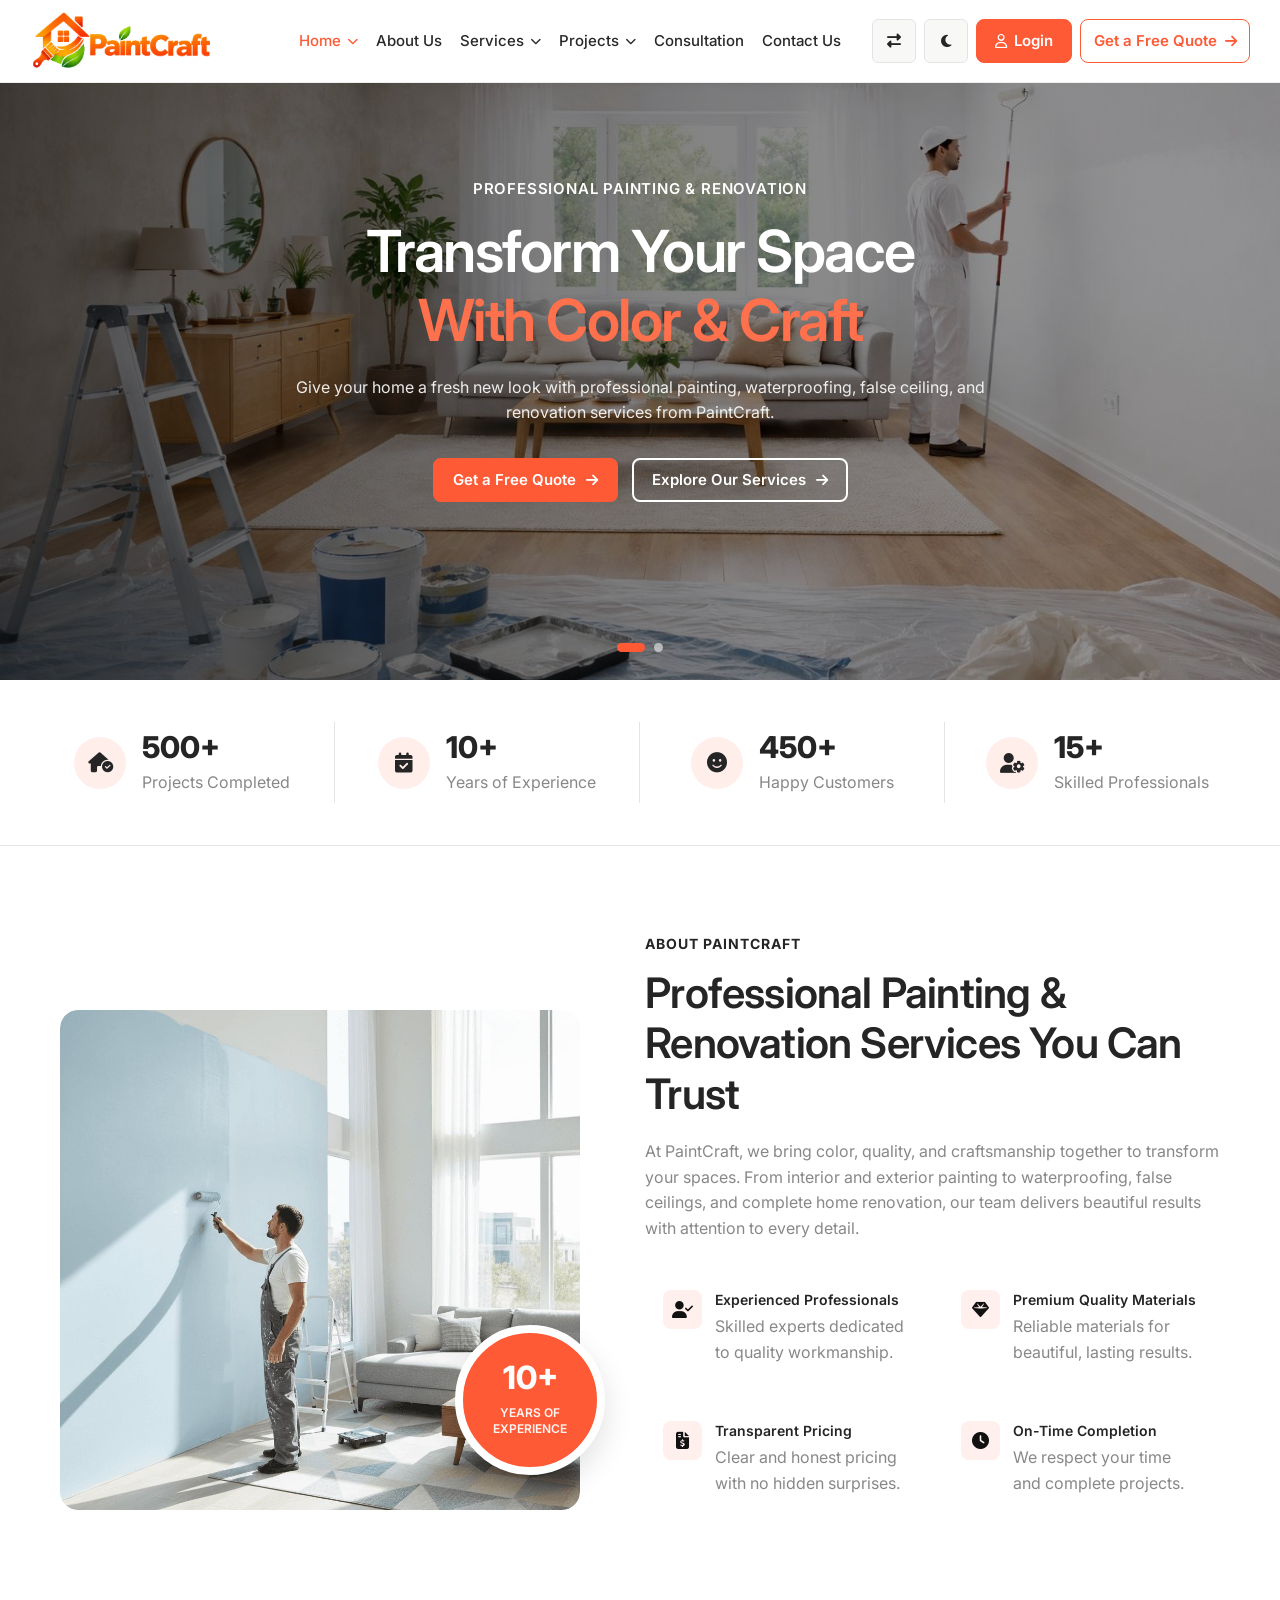
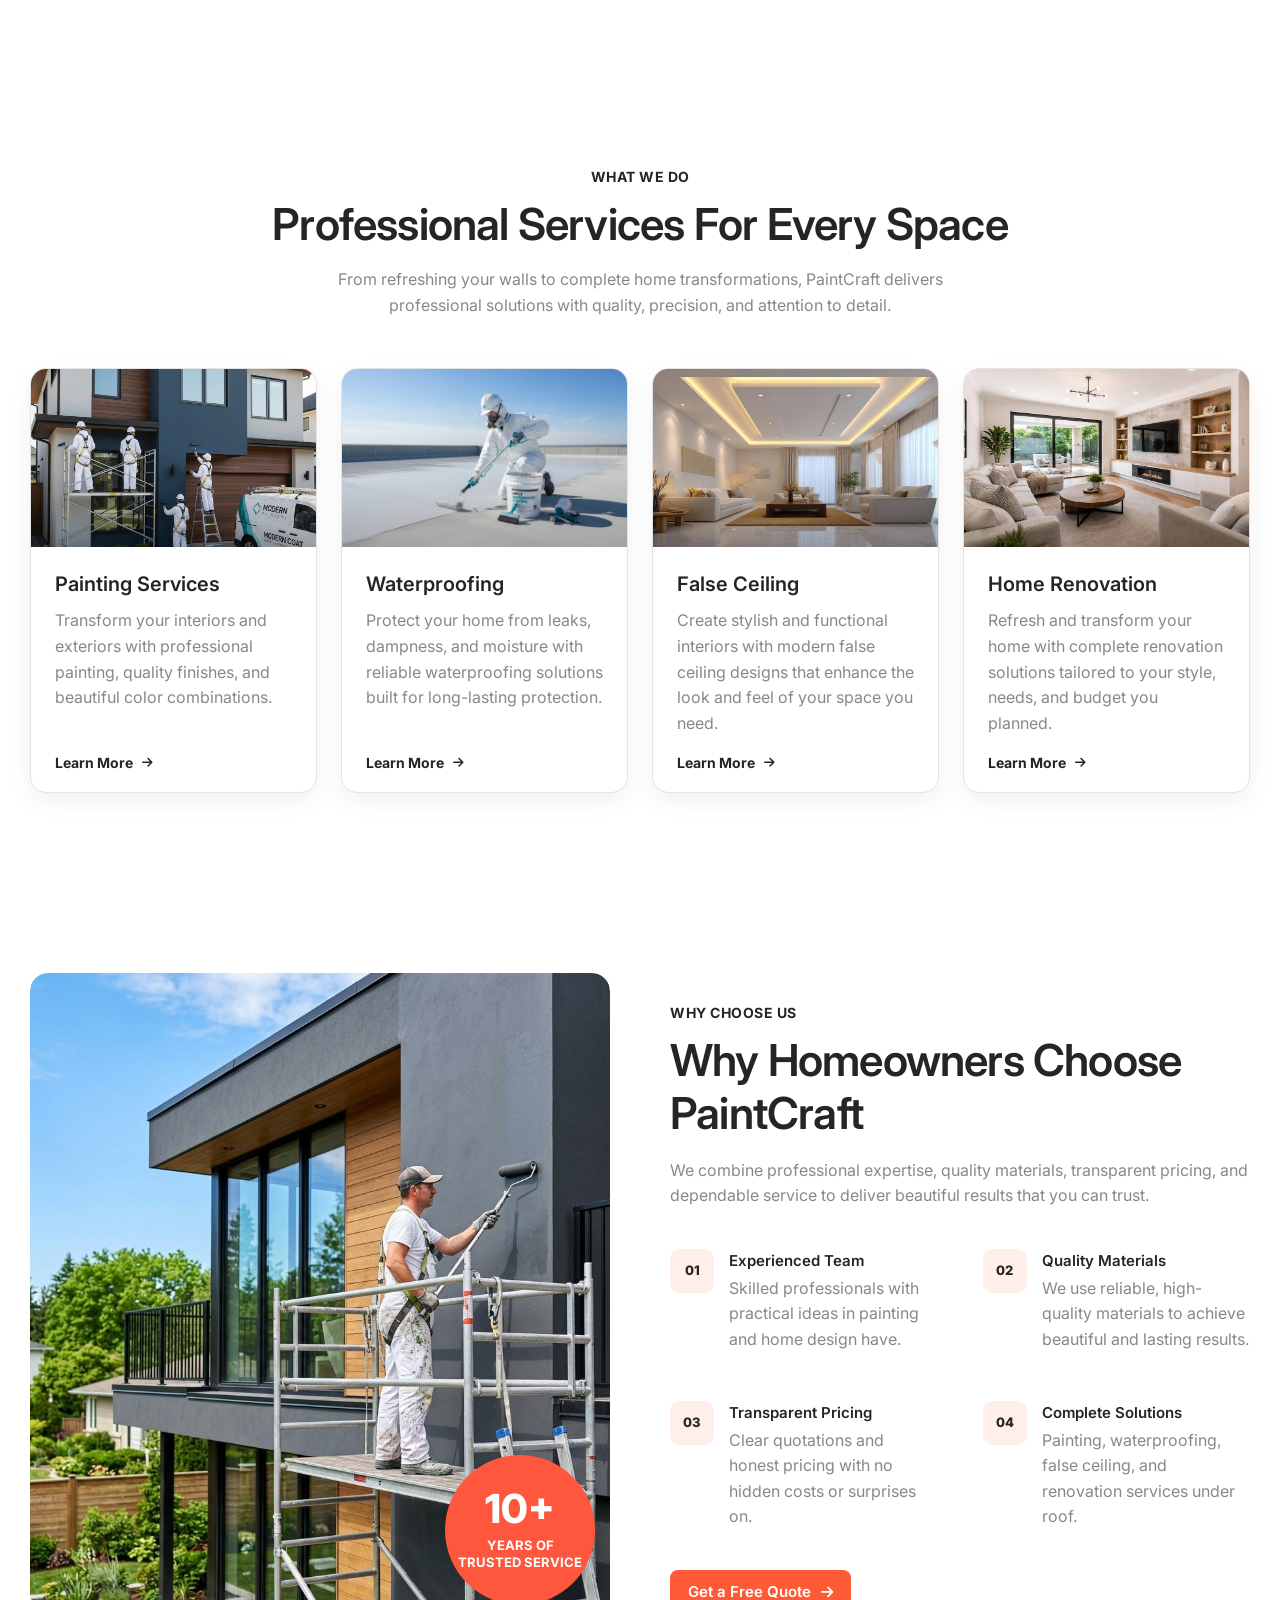
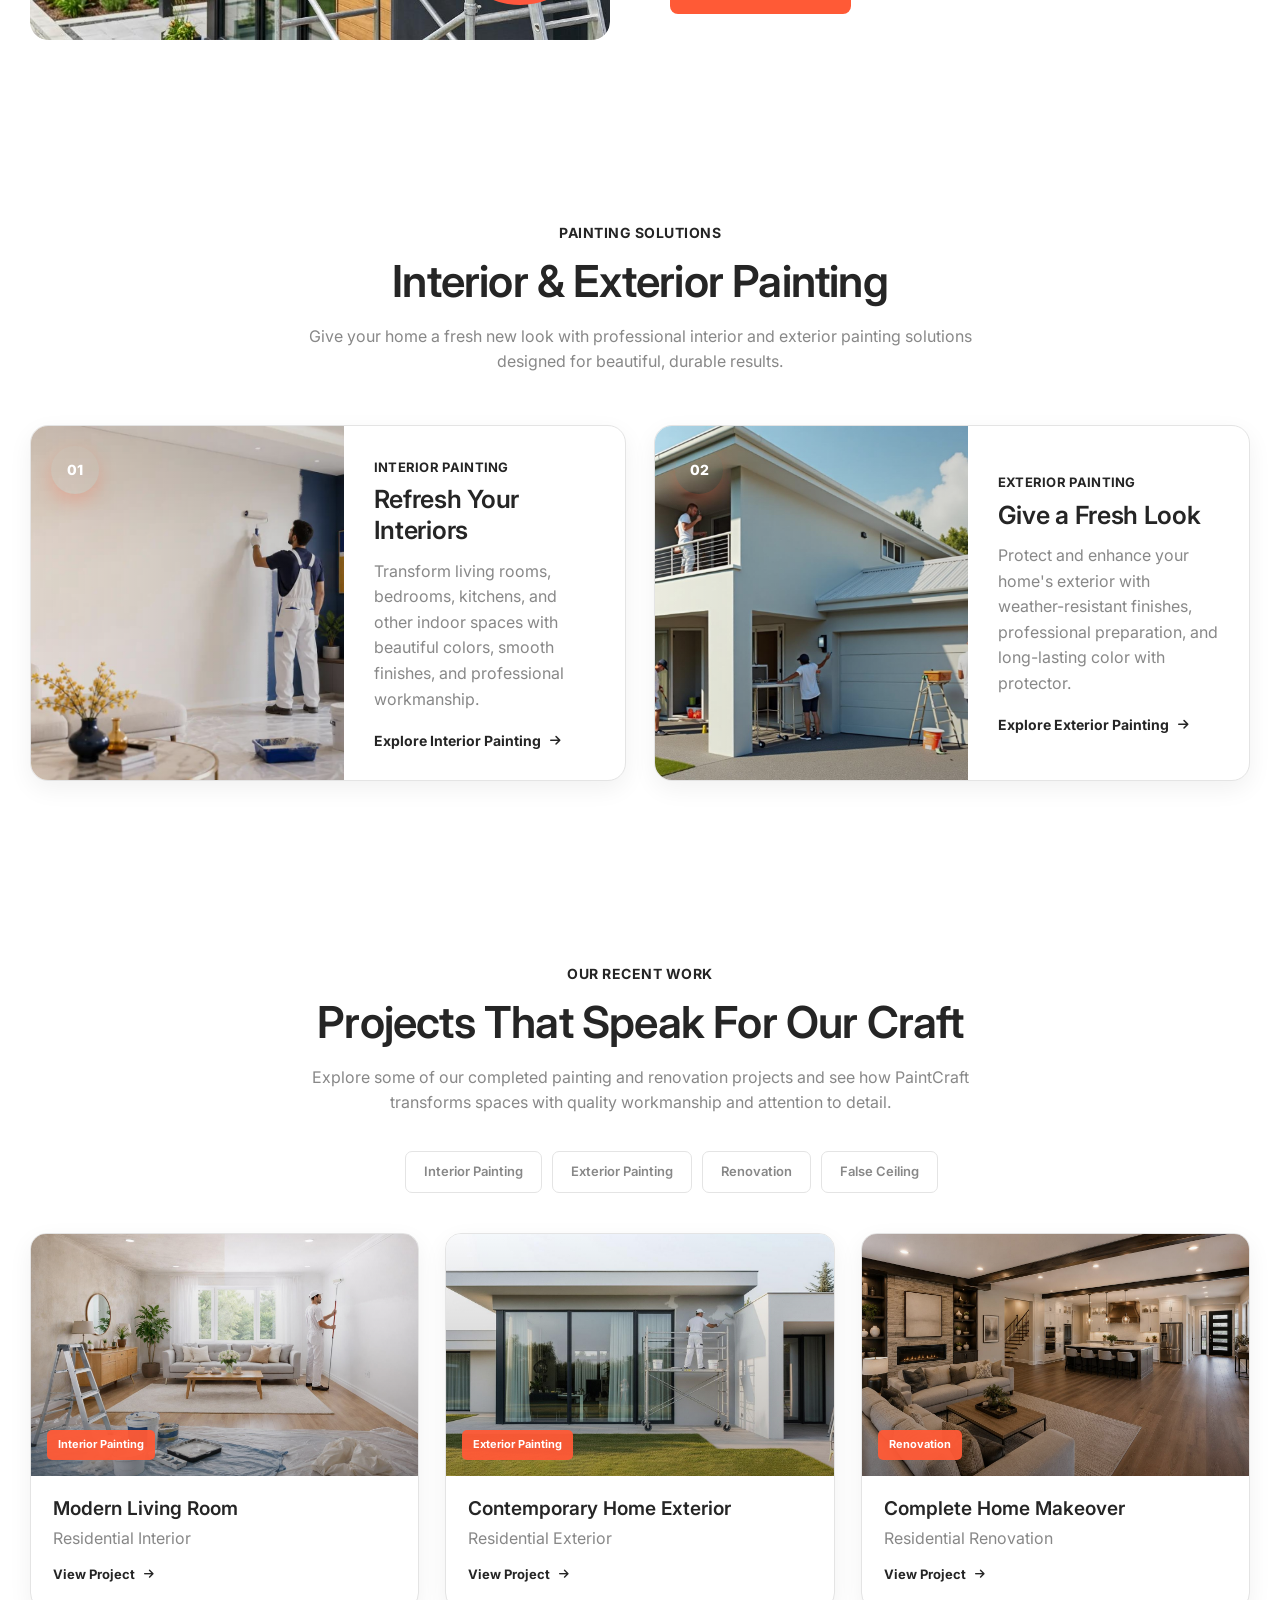
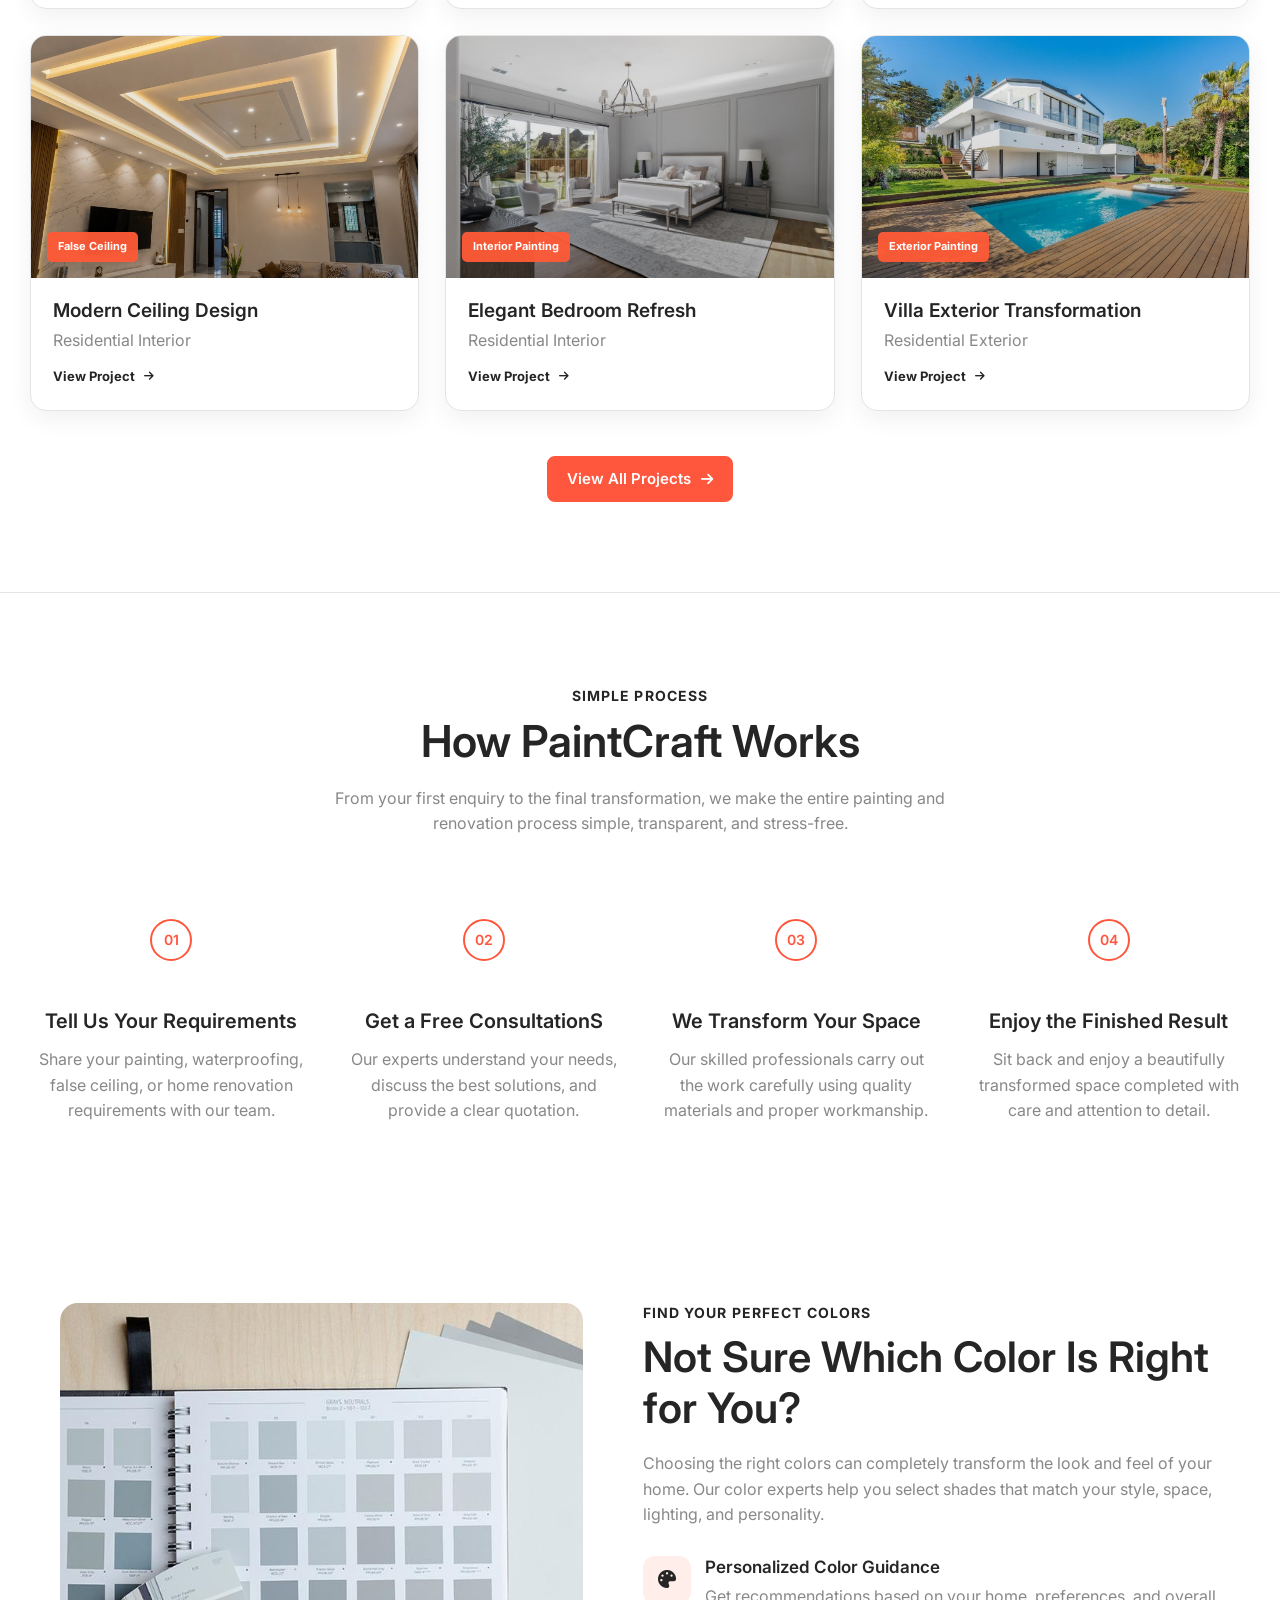
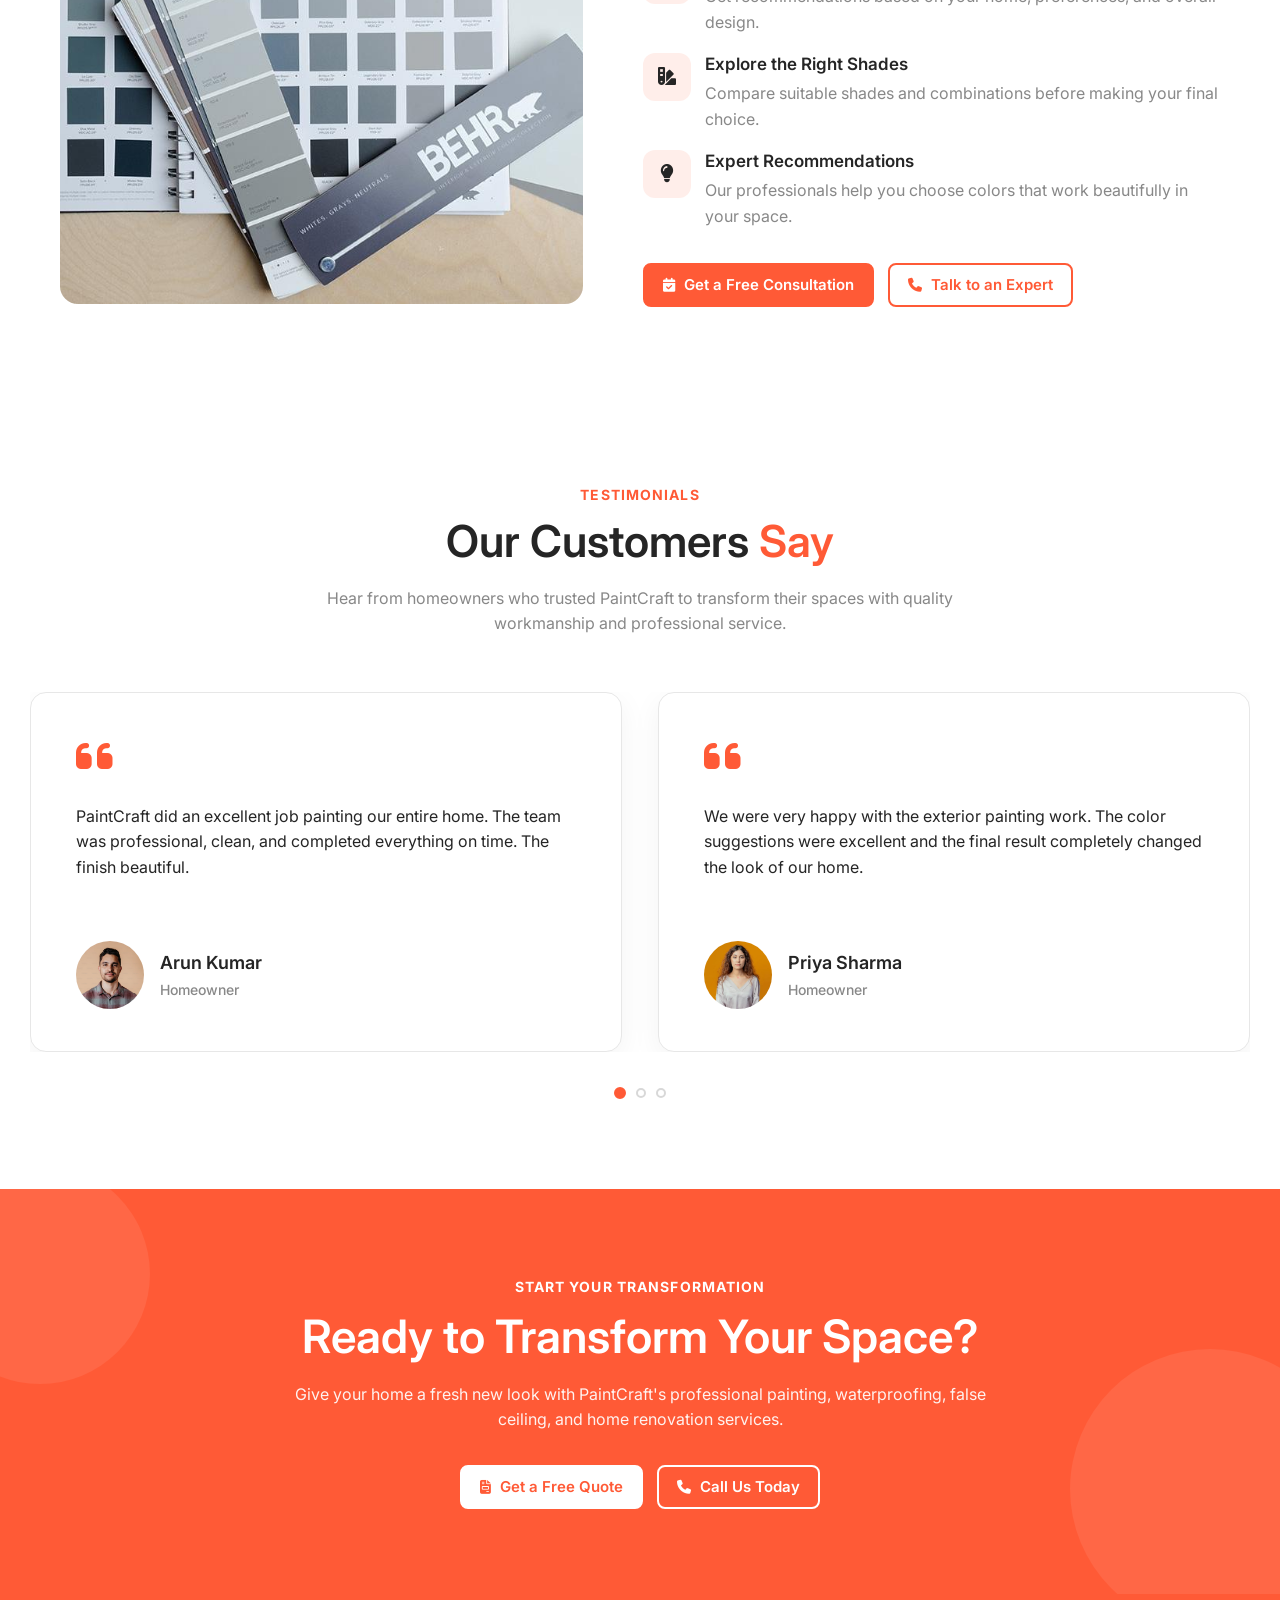
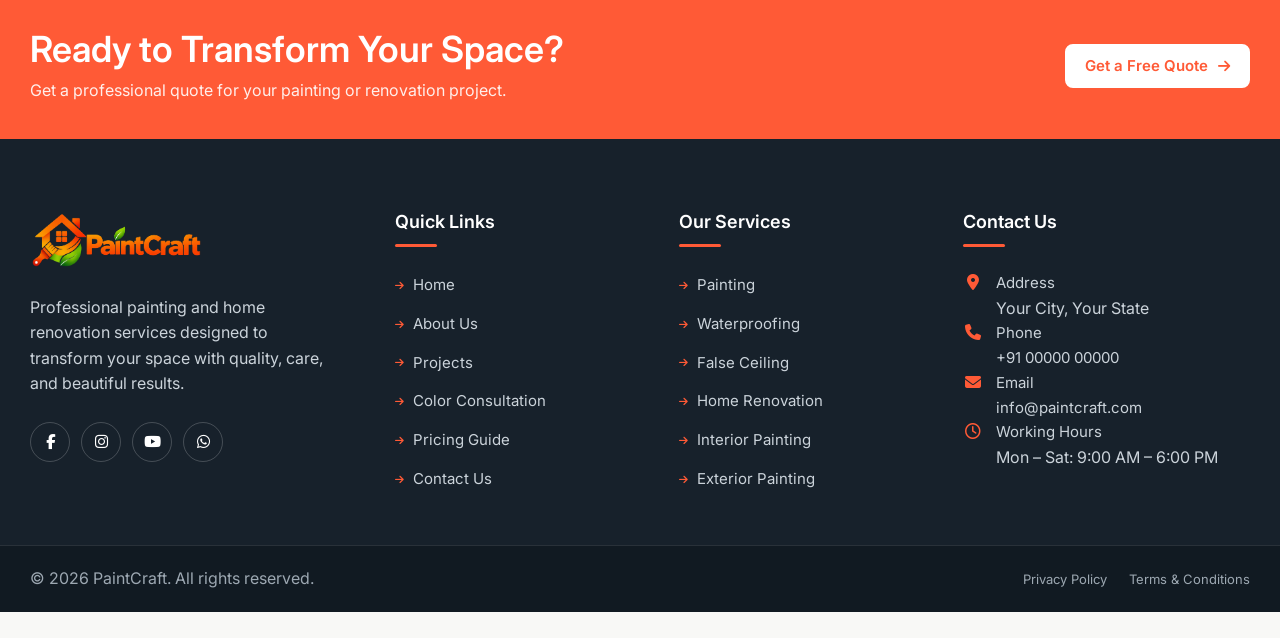
==== commit 9175cf92: "Add files via upload" ====
--- a/index.html
+++ b/index.html
@@ -1468,7 +1468,7 @@
 
                         <p>
                             Skilled professionals with practical ideas
-                            in painting and home design.
+                            in painting and home design have.
                         </p>
 
                     </div>
--- a/css/style.css
+++ b/css/style.css
@@ -59444,4 +59444,1661 @@
 
 .consultation-colour-swatch-white {
     border: 1px solid #d9d9d9 !important;
-}+}
+
+
+
+
+
+
+
+
+
+
+
+
+
+
+
+
+
+
+
+/* =========================================================
+   GLOBAL WEBSITE TYPOGRAPHY STANDARD
+   FONT FAMILY + HEADING WEIGHT + DESCRIPTION SIZE
+========================================================= */
+
+/* ---------------------------------------------------------
+   FONT FAMILY — ENTIRE WEBSITE
+--------------------------------------------------------- */
+
+html,
+body,
+button,
+input,
+textarea,
+select,
+h1,
+h2,
+h3,
+h4,
+h5,
+h6,
+p,
+a,
+span,
+label {
+    font-family: "Inter", sans-serif !important;
+}
+
+
+/* ---------------------------------------------------------
+   ALL HEADINGS — FONT WEIGHT 600
+--------------------------------------------------------- */
+
+h1,
+h2,
+h3,
+h4,
+h5,
+h6 {
+    font-weight: 600 !important;
+}
+
+
+/* ---------------------------------------------------------
+   ALL DESCRIPTION / PARAGRAPH TEXT
+--------------------------------------------------------- */
+
+p {
+    font-size: 16px !important;
+    font-weight: 400 !important;
+    line-height: 1.6 !important;
+}
+
+
+/* ---------------------------------------------------------
+   SMALL TEXT
+--------------------------------------------------------- */
+
+.small-text {
+    font-size: 14px !important;
+}
+
+
+/* ---------------------------------------------------------
+   LABELS
+--------------------------------------------------------- */
+
+.label-text {
+    font-size: 13px !important;
+    font-weight: 600 !important;
+}
+
+
+/* ---------------------------------------------------------
+   NAVIGATION
+--------------------------------------------------------- */
+
+.nav-link,
+.mobile-nav-link {
+    font-family: "Inter", sans-serif !important;
+}
+
+
+/* ---------------------------------------------------------
+   BUTTONS
+--------------------------------------------------------- */
+
+button,
+.primary-btn,
+.secondary-btn,
+a {
+    font-family: "Inter", sans-serif !important;
+}
+
+
+
+
+
+
+
+/* =========================================================
+   GLOBAL BUTTON CONSISTENCY
+   PAINTCRAFT WEBSITE
+========================================================= */
+
+/* ---------------------------------------------------------
+   STANDARD BUTTON DESIGN
+--------------------------------------------------------- */
+
+.primary-btn,
+.secondary-btn,
+
+.hero-button,
+.about-button,
+.why-choose-button,
+.projects-button,
+
+.primary-button,
+.secondary-button,
+
+.final-cta-primary-button,
+.final-cta-secondary-button,
+
+.home2-hero-primary-button,
+.home2-hero-secondary-button,
+.home2-offer-more-button,
+.home2-before-after-button,
+.home2-color-gallery-button,
+.home2-faq-contact-button,
+.home2-quote-submit-button,
+.home2-promo-button,
+
+.about-page-hero-primary-button,
+.about-page-hero-secondary-button,
+.about-final-cta-button,
+
+.painting-projects-button,
+.painting-final-cta-button,
+
+.footer-cta-button,
+
+[class*="-primary-button"],
+[class*="-secondary-button"] {
+    min-height: 44px !important;
+
+    display: inline-flex !important;
+    align-items: center !important;
+    justify-content: center !important;
+
+    padding: 0 18px !important;
+
+    font-family: var(--font-family) !important;
+    font-size: 15px !important;
+    font-weight: 600 !important;
+    line-height: 1.2 !important;
+
+    border-radius: 8px !important;
+
+    box-sizing: border-box !important;
+
+    white-space: nowrap;
+}
+
+
+/* ---------------------------------------------------------
+   BUTTON ICON SIZE
+--------------------------------------------------------- */
+
+.primary-btn i,
+.secondary-btn i,
+
+.hero-button i,
+.about-button i,
+.why-choose-button i,
+.projects-button i,
+
+.primary-button i,
+.secondary-button i,
+
+.final-cta-primary-button i,
+.final-cta-secondary-button i,
+
+.home2-offer-more-button i,
+.home2-before-after-button i,
+.home2-color-gallery-button i,
+.home2-faq-contact-button i,
+.home2-quote-submit-button i,
+.home2-promo-button i,
+
+.about-page-hero-primary-button i,
+.about-page-hero-secondary-button i,
+
+.painting-projects-button i,
+.painting-final-cta-button i,
+
+.footer-cta-button i {
+    font-size: 14px !important;
+    line-height: 1 !important;
+}
+
+
+/* ---------------------------------------------------------
+   PRIMARY BUTTON
+--------------------------------------------------------- */
+
+.primary-btn,
+.hero-button-primary,
+.primary-button,
+.final-cta-primary-button,
+.home2-hero-primary-button,
+.about-page-hero-primary-button {
+    padding-left: 18px !important;
+    padding-right: 18px !important;
+}
+
+
+/* ---------------------------------------------------------
+   SECONDARY BUTTON
+--------------------------------------------------------- */
+
+.secondary-btn,
+.hero-button-secondary,
+.secondary-button,
+.final-cta-secondary-button,
+.home2-hero-secondary-button,
+.about-page-hero-secondary-button {
+    padding-left: 18px !important;
+    padding-right: 18px !important;
+}
+
+
+/* ---------------------------------------------------------
+   BUTTON HOVER — NO SIZE JUMP
+--------------------------------------------------------- */
+
+.primary-btn,
+.secondary-btn,
+.hero-button,
+.about-button,
+.why-choose-button,
+.projects-button,
+.primary-button,
+.secondary-button,
+.final-cta-primary-button,
+.final-cta-secondary-button,
+.home2-hero-primary-button,
+.home2-hero-secondary-button,
+.home2-offer-more-button,
+.home2-before-after-button,
+.home2-color-gallery-button,
+.home2-faq-contact-button,
+.home2-quote-submit-button,
+.home2-promo-button,
+.about-page-hero-primary-button,
+.about-page-hero-secondary-button,
+.about-final-cta-button,
+.painting-projects-button,
+.painting-final-cta-button,
+.footer-cta-button {
+    box-sizing: border-box !important;
+}
+
+
+/* =========================================================
+   MOBILE BUTTON TYPOGRAPHY
+========================================================= */
+
+@media (max-width: 767px) {
+
+    .primary-btn,
+    .secondary-btn,
+
+    .hero-button,
+    .about-button,
+    .why-choose-button,
+    .projects-button,
+
+    .primary-button,
+    .secondary-button,
+
+    .final-cta-primary-button,
+    .final-cta-secondary-button,
+
+    .home2-hero-primary-button,
+    .home2-hero-secondary-button,
+    .home2-offer-more-button,
+    .home2-before-after-button,
+    .home2-color-gallery-button,
+    .home2-faq-contact-button,
+    .home2-quote-submit-button,
+    .home2-promo-button,
+
+    .about-page-hero-primary-button,
+    .about-page-hero-secondary-button,
+    .about-final-cta-button,
+
+    .painting-projects-button,
+    .painting-final-cta-button,
+
+    .footer-cta-button,
+
+    [class*="-primary-button"],
+    [class*="-secondary-button"] {
+        min-height: 44px !important;
+
+        padding: 0 16px !important;
+
+        font-size: 14px !important;
+        font-weight: 600 !important;
+
+        border-radius: 8px !important;
+    }
+
+    .primary-btn i,
+    .secondary-btn i,
+    .hero-button i,
+    .about-button i,
+    .why-choose-button i,
+    .projects-button i,
+    .primary-button i,
+    .secondary-button i,
+    .final-cta-primary-button i,
+    .final-cta-secondary-button i {
+        font-size: 13px !important;
+    }
+}
+
+
+/* =========================================================
+   SMALL MOBILE
+========================================================= */
+
+@media (max-width: 480px) {
+
+    .primary-btn,
+    .secondary-btn,
+
+    .hero-button,
+    .about-button,
+    .why-choose-button,
+    .projects-button,
+
+    .primary-button,
+    .secondary-button,
+
+    .final-cta-primary-button,
+    .final-cta-secondary-button,
+
+    .home2-hero-primary-button,
+    .home2-hero-secondary-button,
+    .home2-offer-more-button,
+    .home2-before-after-button,
+    .home2-color-gallery-button,
+    .home2-faq-contact-button,
+    .home2-quote-submit-button,
+    .home2-promo-button,
+
+    .about-page-hero-primary-button,
+    .about-page-hero-secondary-button,
+    .about-final-cta-button,
+
+    .painting-projects-button,
+    .painting-final-cta-button,
+
+    .footer-cta-button,
+
+    [class*="-primary-button"],
+    [class*="-secondary-button"] {
+        min-height: 44px !important;
+
+        padding: 0 15px !important;
+
+        font-size: 14px !important;
+        line-height: 1.2 !important;
+    }
+}
+
+
+/* =========================================================
+   360px MOBILE
+========================================================= */
+
+@media (max-width: 360px) {
+
+    .primary-btn,
+    .secondary-btn,
+
+    .hero-button,
+    .about-button,
+    .why-choose-button,
+    .projects-button,
+
+    .primary-button,
+    .secondary-button,
+
+    .final-cta-primary-button,
+    .final-cta-secondary-button,
+
+    .home2-hero-primary-button,
+    .home2-hero-secondary-button,
+    .home2-offer-more-button,
+    .home2-before-after-button,
+    .home2-color-gallery-button,
+    .home2-faq-contact-button,
+    .home2-quote-submit-button,
+    .home2-promo-button,
+
+    .about-page-hero-primary-button,
+    .about-page-hero-secondary-button,
+    .about-final-cta-button,
+
+    .painting-projects-button,
+    .painting-final-cta-button,
+
+    .footer-cta-button,
+
+    [class*="-primary-button"],
+    [class*="-secondary-button"] {
+        min-height: 42px !important;
+
+        padding: 0 14px !important;
+
+        font-size: 13px !important;
+    }
+}
+
+
+
+/* =========================================================
+   WHY CHOOSE BUTTON — LIGHT MODE HOVER
+========================================================= */
+
+.why-choose-button:hover,
+.why-choose-button:focus-visible {
+    background-color: #ff5a36 !important;
+    color: #ffffff !important;
+    border-color: #ff5a36 !important;
+}
+
+.why-choose-button:hover span,
+.why-choose-button:hover i,
+.why-choose-button:focus-visible span,
+.why-choose-button:focus-visible i {
+    color: #ffffff !important;
+}
+
+
+/* =========================================================
+   WHY CHOOSE BUTTON — NORMAL STATE
+========================================================= */
+
+.why-choose-button {
+    background-color: #ff5a36 !important;
+    color: #ffffff !important;
+    border-color: #ff5a36 !important;
+}
+
+.why-choose-button span,
+.why-choose-button i {
+    color: #ffffff !important;
+}
+
+
+
+
+/* =========================================================
+   PROJECTS BUTTON — LIGHT MODE
+========================================================= */
+
+.projects-button {
+    display: inline-flex !important;
+    align-items: center !important;
+    justify-content: center !important;
+
+    visibility: visible !important;
+    opacity: 1 !important;
+
+    background-color: #ff573d !important;
+    color: #ffffff !important;
+
+    border: 2px solid #ff573d !important;
+    border-radius: 8px !important;
+
+    padding: 12px 18px !important;
+
+    font-size: 15px !important;
+    font-weight: 600 !important;
+
+    text-decoration: none !important;
+
+    position: relative !important;
+    z-index: 10 !important;
+}
+
+.projects-button span,
+.projects-button i {
+    color: #ffffff !important;
+}
+
+.projects-button:hover {
+    background-color: #ffffff !important;
+    color: #ff573d !important;
+    border-color: #ff573d !important;
+}
+
+.projects-button:hover span,
+.projects-button:hover i {
+    color: #ff573d !important;
+}
+
+
+
+
+
+/* =========================================================
+   HOW IT WORKS
+   HOVER — STEP NUMBER + BORDER
+========================================================= */
+
+.how-it-works-step {
+    position: relative !important;
+    border: 1px solid transparent !important;
+    border-radius: 12px !important;
+    box-sizing: border-box !important;
+
+    transition: all 0.3s ease !important;
+}
+
+
+/* Hover card */
+
+.how-it-works-step:hover {
+    border: 1px solid #ff573d !important;
+    background: #ffffff !important;
+
+    box-shadow: 0 8px 25px rgba(255, 87, 61, 0.10) !important;
+}
+
+
+/* Step number — always visible */
+
+.how-it-works-step .step-number {
+    position: relative !important;
+    z-index: 5 !important;
+
+    opacity: 1 !important;
+    visibility: visible !important;
+}
+
+
+/* Number circle */
+
+.how-it-works-step .step-number span {
+    display: flex !important;
+    align-items: center !important;
+    justify-content: center !important;
+
+    width: 42px !important;
+    height: 42px !important;
+
+    border-radius: 50% !important;
+
+    background: #ffffff !important;
+    border: 2px solid #ff573d !important;
+
+    color: #ff573d !important;
+
+    font-size: 14px !important;
+    font-weight: 600 !important;
+
+    opacity: 1 !important;
+    visibility: visible !important;
+}
+
+
+/* Hover number */
+
+.how-it-works-step:hover .step-number span {
+    background: #ff573d !important;
+    border-color: #ff573d !important;
+    color: #ffffff !important;
+}
+
+
+
+/* =========================================================
+   HOW IT WORKS
+   ONLY CURRENTLY HOVERED CARD GETS HOVER STYLE
+========================================================= */
+
+.how-it-works-step {
+    background: transparent !important;
+    border: 1px solid transparent !important;
+    box-shadow: none !important;
+}
+
+
+/* Normal step number */
+
+.how-it-works-step .step-number span {
+    background: #ffffff !important;
+    color: #ff573d !important;
+    border: 2px solid #ff573d !important;
+}
+
+
+/* ONLY actual hovered card */
+
+.how-it-works-step:hover {
+    background: #ffffff !important;
+    border: 1px solid #ff573d !important;
+    box-shadow: 0 8px 25px rgba(255, 87, 61, 0.10) !important;
+}
+
+
+/* ONLY actual hovered number */
+
+.how-it-works-step:hover .step-number span {
+    background: #ff573d !important;
+    color: #ffffff !important;
+    border-color: #ff573d !important;
+}
+
+
+/* =========================================================
+   DARK MODE
+========================================================= */
+
+body.dark-mode .how-it-works-step {
+    background: transparent !important;
+    border-color: transparent !important;
+    box-shadow: none !important;
+}
+
+body.dark-mode .how-it-works-step .step-number span {
+    background: #151515 !important;
+    color: #ff573d !important;
+    border-color: #ff573d !important;
+}
+
+body.dark-mode .how-it-works-step:hover {
+    background: #ffffff !important;
+    border-color: #ff573d !important;
+}
+
+body.dark-mode .how-it-works-step:hover .step-number span {
+    background: #ff573d !important;
+    color: #ffffff !important;
+}
+
+
+
+/* =========================================================
+   HOW IT WORKS
+   DARK MODE HOVER FIX
+========================================================= */
+
+/* Dark mode - normal number */
+
+body.dark-mode .how-it-works-step .step-number span {
+    background: #151515 !important;
+    border: 2px solid #ff573d !important;
+    color: #ff573d !important;
+}
+
+
+/* Dark mode - hovered card */
+
+body.dark-mode .how-it-works-step:hover {
+    background: #ffffff !important;
+    border: 1px solid #ff573d !important;
+    box-shadow: 0 8px 25px rgba(255, 87, 61, 0.12) !important;
+}
+
+
+/* Remove black outer circle on hover */
+
+body.dark-mode .how-it-works-step:hover .step-number,
+body.dark-mode .how-it-works-step:hover .step-number::before,
+body.dark-mode .how-it-works-step:hover .step-number::after {
+    background: transparent !important;
+    border: none !important;
+    box-shadow: none !important;
+}
+
+
+/* Hover number circle */
+
+body.dark-mode .how-it-works-step:hover .step-number span {
+    background: #ff573d !important;
+    border: 2px solid #ff573d !important;
+    color: #ffffff !important;
+
+    box-shadow: none !important;
+}
+
+
+/* Hover text */
+
+body.dark-mode .how-it-works-step:hover .step-content h3 {
+    color: #111111 !important;
+}
+
+body.dark-mode .how-it-works-step:hover .step-content p {
+    color: #777777 !important;
+}
+
+
+/* Remove About Story center highlight */
+
+.about-story-highlight {
+    display: none !important;
+}
+
+
+.about-story-main {
+    grid-template-columns: 1fr 1fr !important;
+}
+
+
+
+
+
+
+/* =========================================================
+   FALSE CEILING HERO BUTTON ICONS
+   REDUCE ICON SIZE
+========================================================= */
+
+.false-ceiling-page-hero-primary-button .fa-arrow-right,
+.false-ceiling-page-hero-secondary-button .fa-arrow-down {
+    font-size: 13px !important;
+}
+
+
+/* Icon circle */
+
+.false-ceiling-page-hero-primary-button .false-ceiling-page-hero-button-icon,
+.false-ceiling-page-hero-secondary-button .false-ceiling-page-hero-button-icon {
+    width: 38px !important;
+    height: 38px !important;
+
+    min-width: 38px !important;
+    min-height: 38px !important;
+
+    border-radius: 50% !important;
+
+    display: inline-flex !important;
+    align-items: center !important;
+    justify-content: center !important;
+}
+
+
+
+.false-ceiling-page-hero-primary-button i,
+.false-ceiling-page-hero-secondary-button i {
+    width: 38px !important;
+    height: 38px !important;
+
+    min-width: 38px !important;
+    min-height: 38px !important;
+
+    border-radius: 50% !important;
+
+    display: inline-flex !important;
+    align-items: center !important;
+    justify-content: center !important;
+
+    font-size: 13px !important;
+}
+
+
+/* =========================================================
+   FALSE CEILING HERO BUTTONS
+   REDUCE HEIGHT + WIDTH
+========================================================= */
+
+.false-ceiling-page-hero-primary-button,
+.false-ceiling-page-hero-secondary-button {
+    height: 46px !important;
+    min-height: 46px !important;
+
+    padding: 0 14px !important;
+
+    font-size: 13px !important;
+
+    width: fit-content !important;
+}
+
+
+/* Smaller arrow circle */
+
+.false-ceiling-page-hero-primary-button i,
+.false-ceiling-page-hero-secondary-button i {
+    width: 30px !important;
+    height: 32px !important;
+
+    min-width: 32px !important;
+    min-height: 32px !important;
+
+    font-size: 12px !important;
+
+    border-radius: 50% !important;
+
+    display: inline-flex !important;
+    align-items: center !important;
+    justify-content: center !important;
+}
+
+
+
+/* FALSE CEILING HERO — FORCE PERFECT CIRCLE ICON */
+
+.false-ceiling-page-hero-primary-button i,
+.false-ceiling-page-hero-secondary-button i {
+    width: 32px !important;
+    height: 32px !important;
+
+    min-width: 32px !important;
+    max-width: 32px !important;
+
+    min-height: 32px !important;
+    max-height: 32px !important;
+
+    flex: 0 0 32px !important;
+
+    aspect-ratio: 1 / 1 !important;
+
+    border-radius: 50% !important;
+
+    display: inline-flex !important;
+    align-items: center !important;
+    justify-content: center !important;
+
+    padding: 0 !important;
+    margin: 0 !important;
+
+    box-sizing: border-box !important;
+
+    font-size: 12px !important;
+}
+
+
+
+
+/* INTERIOR PROJECT HERO — FORCE PERFECT CIRCLE ICON */
+
+.interior-project-hero-primary-button i,
+.interior-project-hero-secondary-button i {
+    width: 32px !important;
+    height: 32px !important;
+
+    min-width: 32px !important;
+    max-width: 32px !important;
+
+    min-height: 32px !important;
+    max-height: 32px !important;
+
+    flex: 0 0 32px !important;
+    aspect-ratio: 1 / 1 !important;
+
+    display: inline-flex !important;
+    align-items: center !important;
+    justify-content: center !important;
+
+    padding: 0 !important;
+    margin: 0 !important;
+
+    border-radius: 50% !important;
+    box-sizing: border-box !important;
+
+    font-size: 12px !important;
+}
+
+
+
+/* =========================================================
+   INTERIOR PROJECT DETAILS — REMOVE EMPTY SPACE
+========================================================= */
+
+.interior-project-details-card {
+    height: auto !important;
+    min-height: 0 !important;
+}
+
+.interior-project-details-list {
+    height: auto !important;
+    min-height: 0 !important;
+}
+
+.interior-project-details-item {
+    min-height: 0 !important;
+}
+
+
+/* Keep both cards balanced */
+.interior-project-details-grid {
+    align-items: stretch !important;
+}
+
+
+/* =========================================================
+   TABLET — iPAD PRO
+========================================================= */
+
+@media (min-width: 820px) and (max-width: 1024px) {
+
+    .interior-project-details-card {
+        min-height: 0 !important;
+        height: auto !important;
+    }
+
+    .interior-project-details-list {
+        min-height: 0 !important;
+        height: auto !important;
+    }
+
+    .interior-project-details-item {
+        min-height: 48px !important;
+    }
+}
+
+
+/* =========================================================
+   iPAD MINI
+========================================================= */
+
+@media (min-width: 768px) and (max-width: 819px) {
+
+    .interior-project-details-card {
+        min-height: 0 !important;
+        height: auto !important;
+    }
+
+    .interior-project-details-list {
+        min-height: 0 !important;
+        height: auto !important;
+    }
+
+    .interior-project-details-item {
+        min-height: 46px !important;
+    }
+}
+
+
+/* =========================================================
+   MOBILE
+========================================================= */
+
+@media (max-width: 767px) {
+
+    .interior-project-details-card {
+        min-height: 0 !important;
+        height: auto !important;
+    }
+
+    .interior-project-details-list {
+        min-height: 0 !important;
+        height: auto !important;
+    }
+
+    .interior-project-details-item {
+        min-height: 45px !important;
+    }
+}
+
+
+
+
+/* =========================================================
+   PROJECT DETAILS — ADDITIONAL CONTENT
+========================================================= */
+
+.interior-project-details-scope {
+    margin-top: 22px !important;
+    padding-top: 18px !important;
+    border-top: 1px solid #eeeeee !important;
+}
+
+.interior-project-details-scope-label {
+    display: block !important;
+    margin-bottom: 7px !important;
+    font-size: 11px !important;
+    font-weight: 700 !important;
+    letter-spacing: 1.2px !important;
+    color: #ff573d !important;
+}
+
+.interior-project-details-scope p {
+    margin: 0 !important;
+    font-size: 13px !important;
+    line-height: 1.6 !important;
+    color: #777 !important;
+}
+
+
+/* DARK MODE */
+
+body.dark-mode .interior-project-details-scope {
+    border-top-color: #333 !important;
+}
+
+body.dark-mode .interior-project-details-scope p {
+    color: #bdbdbd !important;
+}
+
+
+/* iPAD PRO */
+
+@media (min-width: 820px) and (max-width: 1024px) {
+
+    .interior-project-details-scope {
+        margin-top: 18px !important;
+        padding-top: 15px !important;
+    }
+
+    .interior-project-details-scope p {
+        font-size: 12px !important;
+    }
+}
+
+
+/* iPAD MINI */
+
+@media (min-width: 768px) and (max-width: 819px) {
+
+    .interior-project-details-scope {
+        margin-top: 16px !important;
+        padding-top: 14px !important;
+    }
+
+    .interior-project-details-scope p {
+        font-size: 12px !important;
+    }
+}
+
+
+/* MOBILE */
+
+@media (max-width: 767px) {
+
+    .interior-project-details-scope {
+        margin-top: 16px !important;
+        padding-top: 14px !important;
+    }
+
+    .interior-project-details-scope p {
+        font-size: 12px !important;
+    }
+}
+
+
+
+
+/* =========================================================
+   CONSULTATION BOOKING — WHAT YOU'LL GET
+========================================================= */
+
+.consultation-booking-benefits {
+    margin-top: 28px !important;
+    padding-top: 24px !important;
+    border-top: 1px solid #eeeeee !important;
+}
+
+.consultation-booking-benefits-eyebrow {
+    display: block !important;
+    margin-bottom: 7px !important;
+    font-size: 11px !important;
+    font-weight: 700 !important;
+    letter-spacing: 1.5px !important;
+    color: #ff573d !important;
+}
+
+.consultation-booking-benefits h3 {
+    margin: 0 0 18px !important;
+    font-size: 21px !important;
+    line-height: 1.3 !important;
+    font-weight: 600 !important;
+    color: #111 !important;
+}
+
+.consultation-booking-benefit-list {
+    display: flex !important;
+    flex-direction: column !important;
+    gap: 14px !important;
+}
+
+.consultation-booking-benefit {
+    display: flex !important;
+    align-items: flex-start !important;
+    gap: 12px !important;
+}
+
+.consultation-booking-benefit-icon {
+    flex: 0 0 34px !important;
+    width: 34px !important;
+    height: 34px !important;
+    min-width: 34px !important;
+    border-radius: 50% !important;
+    display: inline-flex !important;
+    align-items: center !important;
+    justify-content: center !important;
+    background: #fff0ed !important;
+    color: #ff573d !important;
+    font-size: 13px !important;
+}
+
+.consultation-booking-benefit strong {
+    display: block !important;
+    margin-bottom: 3px !important;
+    font-size: 14px !important;
+    line-height: 1.3 !important;
+    font-weight: 600 !important;
+    color: #222 !important;
+}
+
+.consultation-booking-benefit p {
+    margin: 0 !important;
+    font-size: 12px !important;
+    line-height: 1.5 !important;
+    color: #777 !important;
+}
+
+
+/* =========================================================
+   DARK MODE
+========================================================= */
+
+body.dark-mode .consultation-booking-benefits {
+    border-top-color: #333 !important;
+}
+
+body.dark-mode .consultation-booking-benefits h3 {
+    color: #fff !important;
+}
+
+body.dark-mode .consultation-booking-benefit-icon {
+    background: rgba(255, 87, 61, 0.12) !important;
+    color: #ff573d !important;
+}
+
+body.dark-mode .consultation-booking-benefit strong {
+    color: #fff !important;
+}
+
+body.dark-mode .consultation-booking-benefit p {
+    color: #aaa !important;
+}
+
+
+/* =========================================================
+   iPAD PRO
+========================================================= */
+
+@media (min-width: 820px) and (max-width: 1024px) {
+
+    .consultation-booking-benefits {
+        margin-top: 22px !important;
+        padding-top: 20px !important;
+    }
+
+    .consultation-booking-benefits h3 {
+        font-size: 19px !important;
+    }
+
+    .consultation-booking-benefit-list {
+        gap: 11px !important;
+    }
+
+    .consultation-booking-benefit-icon {
+        width: 31px !important;
+        height: 31px !important;
+        min-width: 31px !important;
+        flex-basis: 31px !important;
+        font-size: 12px !important;
+    }
+}
+
+
+/* =========================================================
+   iPAD MINI
+========================================================= */
+
+@media (min-width: 768px) and (max-width: 819px) {
+
+    .consultation-booking-benefits {
+        margin-top: 20px !important;
+        padding-top: 18px !important;
+    }
+
+    .consultation-booking-benefits h3 {
+        font-size: 18px !important;
+    }
+
+    .consultation-booking-benefit-list {
+        gap: 10px !important;
+    }
+
+    .consultation-booking-benefit-icon {
+        width: 30px !important;
+        height: 30px !important;
+        min-width: 30px !important;
+        flex-basis: 30px !important;
+        font-size: 11px !important;
+    }
+
+    .consultation-booking-benefit strong {
+        font-size: 13px !important;
+    }
+
+    .consultation-booking-benefit p {
+        font-size: 11px !important;
+    }
+}
+
+
+/* =========================================================
+   MOBILE
+========================================================= */
+
+@media (max-width: 767px) {
+
+    .consultation-booking-benefits {
+        margin-top: 20px !important;
+        padding-top: 18px !important;
+    }
+
+    .consultation-booking-benefits h3 {
+        font-size: 18px !important;
+    }
+
+    .consultation-booking-benefit-list {
+        gap: 12px !important;
+    }
+
+    .consultation-booking-benefit-icon {
+        width: 30px !important;
+        height: 30px !important;
+        min-width: 30px !important;
+        flex-basis: 30px !important;
+    }
+}
+
+
+
+/* =========================================================
+   LOGIN CARD — MATCH REGISTER CARD WIDTH
+========================================================= */
+
+@media (min-width: 1025px) {
+
+    .paintcraft-login-card {
+        width: 520px !important;
+        max-width: 520px !important;
+        margin-left: auto !important;
+        margin-right: auto !important;
+        box-sizing: border-box !important;
+    }
+
+}
+
+
+/* =========================================================
+   WHY CHOOSE — FIX OVERLAPPING
+========================================================= */
+
+@media (min-width: 1025px) {
+
+    .why-choose-section {
+        overflow: visible !important;
+    }
+
+    .why-choose-container {
+        display: grid !important;
+        grid-template-columns: 1fr 1fr !important;
+        align-items: center !important;
+        gap: 60px !important;
+    }
+
+    .why-choose-image-wrapper,
+    .why-choose-content {
+        position: relative !important;
+        top: auto !important;
+        bottom: auto !important;
+        transform: none !important;
+    }
+
+    .why-choose-content {
+        width: 100% !important;
+    }
+
+    .why-choose-benefits {
+        display: grid !important;
+        grid-template-columns: repeat(2, minmax(0, 1fr)) !important;
+        gap: 38px 45px !important;
+        margin-top: 35px !important;
+    }
+
+    .why-choose-benefit {
+        position: relative !important;
+        top: auto !important;
+        bottom: auto !important;
+        transform: none !important;
+    }
+
+    .why-choose-number {
+        position: relative !important;
+        top: auto !important;
+        left: auto !important;
+        right: auto !important;
+        transform: none !important;
+    }
+
+    .why-choose-action {
+        position: relative !important;
+        margin-top: 35px !important;
+    }
+
+}
+
+
+
+/* =========================================================
+   WATERPROOFING WHY — REMOVE BADGE CIRCLE BORDER
+========================================================= */
+
+.waterproofing-why-badge {
+    border: none !important;
+    outline: none !important;
+    box-shadow: none !important;
+}
+
+body.dark-mode .waterproofing-why-badge,
+html.dark-mode .waterproofing-why-badge {
+    border: none !important;
+    outline: none !important;
+    box-shadow: none !important;
+}
+
+
+
+
+
+/* =========================================================
+   INTERIOR PROJECT DETAILS — SERVICE TYPOGRAPHY
+========================================================= */
+
+@media (max-width: 767px) {
+
+    .interior-project-details-service strong {
+        font-size: 12px !important;
+        line-height: 1.35 !important;
+        font-weight: 600 !important;
+    }
+
+    .interior-project-details-service p {
+        font-size: 14px !important;
+        line-height: 1.55 !important;
+        margin: 4px 0 0 !important;
+    }
+
+}
+
+
+
+
+/* =========================================================
+   EXTERIOR PROJECT HERO — REDUCE TOP SPACE
+========================================================= */
+
+@media (max-width: 767px) {
+
+    .exterior-project-hero-container {
+        padding-top: 25px !important;
+        padding-bottom: 30px !important;
+    }
+
+    .exterior-project-hero-content {
+        margin-top: 0 !important;
+        padding-top: 0 !important;
+    }
+
+}
+
+@media (max-width: 480px) {
+
+    .exterior-project-hero-container {
+        padding-top: 15px !important;
+        padding-bottom: 25px !important;
+    }
+
+}
+
+
+
+/* =========================================================
+   EXTERIOR PROJECT HERO — MOBILE EYEBROW FIX
+========================================================= */
+
+@media (max-width: 767px) {
+
+    .exterior-project-hero-content {
+        display: flex !important;
+        flex-direction: column !important;
+        align-items: center !important;
+        text-align: center !important;
+        padding-top: 35px !important;
+        position: relative !important;
+        z-index: 10 !important;
+    }
+
+    .exterior-project-hero-eyebrow {
+        display: inline-flex !important;
+        align-items: center !important;
+        justify-content: center !important;
+        position: relative !important;
+        top: auto !important;
+        left: auto !important;
+        right: auto !important;
+        transform: none !important;
+        visibility: visible !important;
+        opacity: 1 !important;
+        z-index: 20 !important;
+        margin: 0 auto 14px !important;
+    }
+
+}
+
+
+
+/* =========================================================
+   EXTERIOR PROJECT HERO — SPACE ABOVE EYEBROW
+========================================================= */
+
+@media (max-width: 767px) {
+
+    .exterior-project-hero-content {
+        padding-top: 55px !important;
+    }
+
+}
+
+
+
+
+/* =========================================================
+   EXTERIOR PROJECT INTRO — BADGE TEXT SIZE
+========================================================= */
+
+.exterior-project-intro-badge strong {
+    font-size: 18px !important;
+    line-height: 1 !important;
+}
+
+.exterior-project-intro-badge span {
+    font-size: 9px !important;
+    line-height: 1.15 !important;
+}
+
+
+
+.exterior-project-intro-badge {
+    border: none !important;
+    outline: none !important;
+    box-shadow: none !important;
+}
+
+
+
+
+/* EXTERIOR PROJECT INTRO — INCREASE BADGE SIZE */
+
+.exterior-project-intro-badge {
+    width: 90px !important;
+    height: 90px !important;
+    min-width: 90px !important;
+    min-height: 90px !important;
+    border-radius: 50% !important;
+    display: flex !important;
+    align-items: center !important;
+    justify-content: center !important;
+    flex-direction: column !important;
+}
+
+
+
+
+
+
+/* Reduce Painting Finish button height */
+.painting-finish-button {
+    height: 48px !important;
+    min-height: 48px !important;
+    padding: 8px 16px !important;
+    line-height: 1 !important;
+}
+
+
+
+
+/* View All Projects button */
+.painting-projects-button {
+    width: 220px !important;
+    min-width: 220px !important;
+    height: 48px !important;
+    min-height: 48px !important;
+    padding: 8px 16px !important;
+    display: inline-flex !important;
+    align-items: center !important;
+    justify-content: space-between !important;
+}
+
+
+
+/* Reduce View All Projects arrow circle */
+.painting-projects-button i {
+    width: 34px !important;
+    height: 34px !important;
+    min-width: 34px !important;
+    min-height: 34px !important;
+    font-size: 13px !important;
+    display: inline-flex !important;
+    align-items: center !important;
+    justify-content: center !important;
+    border-radius: 50% !important;
+}
+
+
+.painting-projects-button i {
+    width: 30px !important;
+    height: 30px !important;
+    min-width: 30px !important;
+    min-height: 30px !important;
+    font-size: 12px !important;
+    border-radius: 50% !important;
+
+    display: inline-flex !important;
+    align-items: center !important;
+    justify-content: center !important;
+}
+
+
+
+.painting-projects-button {
+    width: 220px !important;
+    min-width: 220px !important;
+    padding: 6px 8px 6px 16px !important;
+    box-sizing: border-box !important;
+}
+
+.painting-projects-button i {
+    width: 30px !important;
+    height: 30px !important;
+    min-width: 30px !important;
+    min-height: 30px !important;
+    margin-right: 2px !important;
+    border-radius: 50% !important;
+
+    display: inline-flex !important;
+    align-items: center !important;
+    justify-content: center !important;
+    font-size: 12px !important;
+}
+
+
+
+
+/* VIEW ALL PROJECTS — FIX ARROW CIRCLE SPACING */
+.painting-projects-button {
+    width: 220px !important;
+    min-width: 220px !important;
+    height: 48px !important;
+    min-height: 48px !important;
+
+    padding: 6px 10px 6px 16px !important;
+    box-sizing: border-box !important;
+
+    display: flex !important;
+    align-items: center !important;
+    justify-content: space-between !important;
+    gap: 8px !important;
+}
+
+.painting-projects-button i {
+    flex: 0 0 30px !important;
+
+    width: 30px !important;
+    height: 30px !important;
+    min-width: 30px !important;
+    max-width: 30px !important;
+
+    margin: 0 !important;
+    padding: 0 !important;
+
+    border-radius: 50% !important;
+
+    display: flex !important;
+    align-items: center !important;
+    justify-content: center !important;
+
+    font-size: 12px !important;
+}
+
+
+
+
+
+.about-final-cta-button {
+    width: fit-content !important;
+    max-width: max-content !important;
+    min-width: 0 !important;
+
+    height: 48px !important;
+    min-height: 48px !important;
+
+    padding: 6px 12px 6px 18px !important;
+
+    display: inline-flex !important;
+    align-items: center !important;
+    justify-content: space-between !important;
+    gap: 12px !important;
+
+    box-sizing: border-box !important;
+    white-space: nowrap !important;
+}
+
+.about-final-cta-button i {
+    width: 38px !important;
+    height: 38px !important;
+    min-width: 38px !important;
+    min-height: 38px !important;
+
+    border-radius: 50% !important;
+
+    display: inline-flex !important;
+    align-items: center !important;
+    justify-content: center !important;
+}
--- a/css/responsive.css
+++ b/css/responsive.css
@@ -110523,4 +110523,677 @@
 
     display: inline-flex !important;
     align-items: center !important;
+}
+
+
+
+
+
+
+/* =========================================================
+   ABOUT STORY — AFTER REMOVING CENTER HIGHLIGHT
+========================================================= */
+
+
+/* =========================================================
+   DESKTOP
+========================================================= */
+
+.about-story-main {
+    display: grid !important;
+    grid-template-columns: minmax(0, 1fr) minmax(0, 1fr) !important;
+    gap: 50px !important;
+    align-items: center !important;
+}
+
+.about-story-visual,
+.about-story-content {
+    width: 100% !important;
+    min-width: 0 !important;
+}
+
+
+/* =========================================================
+   iPAD PRO — 820px TO 1024px
+========================================================= */
+
+@media (min-width: 820px) and (max-width: 1024px) {
+
+    .about-story-main {
+        grid-template-columns: minmax(0, 1fr) minmax(0, 1fr) !important;
+        gap: 35px !important;
+        align-items: center !important;
+    }
+
+    .about-story-image-wrapper {
+        width: 100% !important;
+    }
+
+    .about-story-image {
+        width: 100% !important;
+        height: auto !important;
+        display: block !important;
+        object-fit: cover !important;
+    }
+
+    .about-story-content {
+        text-align: left !important;
+    }
+
+    .about-story-eyebrow {
+        font-size: 12px !important;
+    }
+
+    .about-story-title {
+        font-size: 26px !important;
+        line-height: 1.25 !important;
+    }
+
+    .about-story-description {
+        font-size: 14px !important;
+        line-height: 1.6 !important;
+    }
+
+    .about-story-button {
+        font-size: 14px !important;
+    }
+}
+
+
+/* =========================================================
+   iPAD MINI — 768px TO 819px
+========================================================= */
+
+@media (min-width: 768px) and (max-width: 819px) {
+
+    .about-story-main {
+        grid-template-columns: minmax(0, 1fr) minmax(0, 1fr) !important;
+        gap: 25px !important;
+        align-items: center !important;
+    }
+
+    .about-story-image-wrapper {
+        width: 100% !important;
+    }
+
+    .about-story-image {
+        width: 100% !important;
+        height: auto !important;
+        display: block !important;
+        object-fit: cover !important;
+    }
+
+    .about-story-content {
+        text-align: left !important;
+    }
+
+    .about-story-eyebrow {
+        font-size: 11px !important;
+    }
+
+    .about-story-title {
+        font-size: 24px !important;
+        line-height: 1.25 !important;
+    }
+
+    .about-story-description {
+        font-size: 13px !important;
+        line-height: 1.6 !important;
+    }
+
+    .about-story-button {
+        font-size: 13px !important;
+        padding: 10px 14px !important;
+    }
+}
+
+
+/* =========================================================
+   MOBILE — 481px TO 767px
+========================================================= */
+
+@media (min-width: 481px) and (max-width: 767px) {
+
+    .about-story-main {
+        display: flex !important;
+        flex-direction: column !important;
+        gap: 30px !important;
+    }
+
+    .about-story-visual,
+    .about-story-content {
+        width: 100% !important;
+    }
+
+    .about-story-image {
+        width: 100% !important;
+        height: auto !important;
+        display: block !important;
+    }
+
+    .about-story-content {
+        text-align: center !important;
+    }
+
+    .about-story-eyebrow {
+        font-size: 11px !important;
+    }
+
+    .about-story-title {
+        font-size: 30px !important;
+        line-height: 1.2 !important;
+    }
+
+    .about-story-description {
+        font-size: 14px !important;
+        line-height: 1.6 !important;
+    }
+
+    .about-story-action {
+        display: flex !important;
+        justify-content: center !important;
+    }
+
+    .about-story-button {
+        font-size: 14px !important;
+    }
+}
+
+
+/* =========================================================
+   SMALL MOBILE — 480px AND BELOW
+========================================================= */
+
+@media (max-width: 480px) {
+
+    .about-story-main {
+        display: flex !important;
+        flex-direction: column !important;
+        gap: 25px !important;
+    }
+
+    .about-story-visual,
+    .about-story-content {
+        width: 100% !important;
+    }
+
+    .about-story-image {
+        width: 100% !important;
+        height: auto !important;
+        display: block !important;
+    }
+
+    .about-story-content {
+        text-align: center !important;
+    }
+
+    .about-story-eyebrow {
+        font-size: 10px !important;
+    }
+
+    .about-story-title {
+        font-size: 27px !important;
+        line-height: 1.2 !important;
+    }
+
+    .about-story-description {
+        font-size: 13px !important;
+        line-height: 1.6 !important;
+    }
+
+    .about-story-action {
+        display: flex !important;
+        justify-content: center !important;
+    }
+
+    .about-story-button {
+        font-size: 13px !important;
+        padding: 10px 14px !important;
+    }
+}
+
+
+/* =========================================================
+   360px
+========================================================= */
+
+@media (max-width: 360px) {
+
+    .about-story-main {
+        gap: 20px !important;
+    }
+
+    .about-story-title {
+        font-size: 25px !important;
+    }
+
+    .about-story-description {
+        font-size: 12px !important;
+    }
+
+    .about-story-button {
+        font-size: 12px !important;
+    }
+}
+
+
+
+/* =========================================================
+   ABOUT STORY — iPAD MINI
+   768px TO 819px
+   REDUCE LARGE GAP
+========================================================= */
+
+@media (min-width: 768px) and (max-width: 819px) {
+
+    .about-story-main {
+        display: flex !important;
+        flex-direction: column !important;
+
+        gap: 35px !important;
+        margin: 0 !important;
+        padding: 0 !important;
+    }
+
+
+    /* IMAGE */
+
+    .about-story-visual {
+        width: 100% !important;
+
+        margin: 0 !important;
+        padding: 0 !important;
+
+        display: block !important;
+    }
+
+    .about-story-image-wrapper {
+        width: 100% !important;
+
+        margin: 0 auto !important;
+        padding: 0 !important;
+    }
+
+    .about-story-image {
+        width: 100% !important;
+        height: 360px !important;
+
+        object-fit: cover !important;
+        display: block !important;
+
+        margin: 0 !important;
+    }
+
+
+    /* STORY CONTENT */
+
+    .about-story-content {
+        width: 100% !important;
+
+        margin: 0 !important;
+        padding: 0 5px !important;
+
+        text-align: left !important;
+    }
+
+    .about-story-eyebrow {
+        margin-bottom: 12px !important;
+
+        font-size: 11px !important;
+    }
+
+    .about-story-title {
+        margin: 0 0 18px !important;
+
+        font-size: 27px !important;
+        line-height: 1.25 !important;
+    }
+
+    .about-story-description {
+        margin: 0 0 14px !important;
+
+        font-size: 14px !important;
+        line-height: 1.6 !important;
+    }
+
+
+    /* BUTTON */
+
+    .about-story-action {
+        margin-top: 20px !important;
+
+        display: flex !important;
+        justify-content: flex-start !important;
+    }
+
+    .about-story-button {
+        font-size: 13px !important;
+    }
+}
+
+
+
+
+
+
+
+
+
+/* =========================================================
+   FALSE CEILING PROCESS — MOBILE CIRCLE SIZE
+========================================================= */
+
+@media (max-width: 767px) {
+
+    .false-ceiling-process-step-top {
+        display: flex !important;
+        align-items: center !important;
+        justify-content: center !important;
+        gap: 12px !important;
+    }
+
+    /* Number circle */
+    .false-ceiling-process-number {
+        width: 40px !important;
+        height: 40px !important;
+        min-width: 40px !important;
+        min-height: 40px !important;
+        border-radius: 50% !important;
+        display: flex !important;
+        align-items: center !important;
+        justify-content: center !important;
+    }
+
+    /* Icon circle — same size as number */
+    .false-ceiling-process-icon {
+        width: 40px !important;
+        height: 40px !important;
+        min-width: 40px !important;
+        min-height: 40px !important;
+        border-radius: 50% !important;
+        display: flex !important;
+        align-items: center !important;
+        justify-content: center !important;
+    }
+
+    .false-ceiling-process-icon i {
+        font-size: 16px !important;
+    }
+}
+
+
+
+
+
+
+/* =========================================================
+   HOME RENOVATION HERO — MOBILE FIX
+========================================================= */
+
+@media (max-width: 767px) {
+
+    .home-renovation-page-hero {
+        min-height: 700px !important;
+        height: auto !important;
+    }
+
+    .home-renovation-page-hero-container {
+        min-height: 700px !important;
+        height: auto !important;
+        padding: 70px 20px 35px !important;
+        display: flex !important;
+        align-items: center !important;
+        justify-content: center !important;
+    }
+
+    .home-renovation-page-hero-content {
+        width: 100% !important;
+        max-width: 100% !important;
+        text-align: center !important;
+        margin: 0 auto !important;
+    }
+
+    .home-renovation-page-hero-eyebrow {
+        font-size: 9px !important;
+        line-height: 1.4 !important;
+        margin-bottom: 12px !important;
+    }
+
+    .home-renovation-page-hero-title {
+        font-size: 30px !important;
+        line-height: 1.12 !important;
+        margin-bottom: 16px !important;
+    }
+
+    .home-renovation-page-hero-description {
+        font-size: 13px !important;
+        line-height: 1.6 !important;
+        max-width: 330px !important;
+        margin: 0 auto 22px !important;
+    }
+
+    .home-renovation-page-hero-actions {
+        display: flex !important;
+        flex-direction: column !important;
+        align-items: center !important;
+        gap: 12px !important;
+    }
+
+    .home-renovation-page-hero-primary-button,
+    .home-renovation-page-hero-secondary-button {
+        width: fit-content !important;
+        max-width: 100% !important;
+        min-height: 46px !important;
+        padding: 8px 12px 8px 16px !important;
+        font-size: 12px !important;
+        border-radius: 7px !important;
+    }
+
+    .home-renovation-page-hero-primary-button i,
+    .home-renovation-page-hero-secondary-button i {
+        width: 30px !important;
+        height: 30px !important;
+        min-width: 30px !important;
+        min-height: 30px !important;
+        border-radius: 50% !important;
+        display: flex !important;
+        align-items: center !important;
+        justify-content: center !important;
+        font-size: 12px !important;
+    }
+
+}
+
+
+
+
+
+/* =========================================================
+   INTERIOR PROJECT INTRO — EXPERIENCE BADGE
+========================================================= */
+
+.interior-project-intro-badge {
+    width: 90px !important;
+    height: 90px !important;
+    min-width: 90px !important;
+    min-height: 90px !important;
+    border-radius: 50% !important;
+
+    display: flex !important;
+    flex-direction: column !important;
+    align-items: center !important;
+    justify-content: center !important;
+
+    padding: 8px !important;
+    box-sizing: border-box !important;
+}
+
+.interior-project-intro-badge strong {
+    font-size: 22px !important;
+    line-height: 1 !important;
+}
+
+.interior-project-intro-badge span {
+    font-size: 10px !important;
+    line-height: 1.2 !important;
+    text-align: center !important;
+}
+
+
+
+
+
+
+/* =========================================================
+   CONSULTATION DISCUSS — MOBILE CARD FIX
+========================================================= */
+
+@media (max-width: 767px) {
+
+    .consultation-discuss-grid {
+        grid-template-columns: 1fr !important;
+        gap: 16px !important;
+    }
+
+    .consultation-discuss-card {
+        width: 100% !important;
+        min-height: 260px !important;
+        padding: 22px !important;
+        box-sizing: border-box !important;
+    }
+
+    .consultation-discuss-card-content {
+        padding-right: 45px !important;
+    }
+
+    .consultation-discuss-card-content h3 {
+        font-size: 18px !important;
+        line-height: 1.3 !important;
+    }
+
+    .consultation-discuss-card-content p {
+        font-size: 14px !important;
+        line-height: 1.55 !important;
+    }
+
+    .consultation-discuss-arrow {
+        width: 44px !important;
+        height: 44px !important;
+        min-width: 44px !important;
+        min-height: 44px !important;
+        border-radius: 50% !important;
+    }
+
+}
+
+
+
+
+
+
+/* =========================================================
+   CONSULTATION BOOKING — MOBILE TEXT OVERFLOW FIX
+========================================================= */
+
+@media (max-width: 767px) {
+
+    .consultation-booking-highlights {
+        display: grid !important;
+        grid-template-columns: repeat(3, minmax(0, 1fr)) !important;
+        gap: 6px !important;
+        width: 100% !important;
+        max-width: 100% !important;
+        box-sizing: border-box !important;
+    }
+
+    .consultation-booking-highlight {
+        min-width: 0 !important;
+        width: 100% !important;
+        max-width: 100% !important;
+        padding: 10px 7px !important;
+        box-sizing: border-box !important;
+        overflow: hidden !important;
+    }
+
+    .consultation-booking-highlight-content {
+        min-width: 0 !important;
+        width: 100% !important;
+        overflow: hidden !important;
+    }
+
+    .consultation-booking-highlight-content strong,
+    .consultation-booking-highlight-content span {
+        display: block !important;
+        max-width: 100% !important;
+        overflow-wrap: anywhere !important;
+        word-break: normal !important;
+    }
+
+    .consultation-booking-highlight-content strong {
+        font-size: 12px !important;
+        line-height: 1.25 !important;
+    }
+
+    .consultation-booking-highlight-content span {
+        font-size: 10px !important;
+        line-height: 1.35 !important;
+    }
+
+}
+
+
+
+
+/* =========================================================
+   INTERIOR PROJECT DETAILS — iPAD PRO
+========================================================= */
+
+@media (min-width: 820px) and (max-width: 1024px) {
+
+    .interior-project-details-card-header h3 {
+        font-size: 20px !important;
+        line-height: 1.3 !important;
+    }
+
+    .interior-project-details-service strong {
+        font-size: 13px !important;
+        line-height: 1.35 !important;
+    }
+
+    .interior-project-details-service p {
+        font-size: 14px !important;
+        line-height: 1.5 !important;
+    }
+
+}
+
+
+
+
+/* =========================================================
+   INTERIOR PROJECT DETAILS — iPad Pro ONLY
+========================================================= */
+@media (min-width: 820px) and (max-width: 1024px) {
+
+    /* Services Included heading */
+    .interior-project-details-card
+    .interior-project-details-card-header
+    > div
+    h3 {
+        font-size: 21px !important;
+        line-height: 1.3 !important;
+        font-weight: 600 !important;
+    }
+
+    /* Service descriptions */
+    .interior-project-details-card
+    .interior-project-details-services
+    .interior-project-details-service
+    > div
+    p {
+        font-size: 12px !important;
+        line-height: 1.45 !important;
+        margin: 4px 0 0 !important;
+    }
+
 }
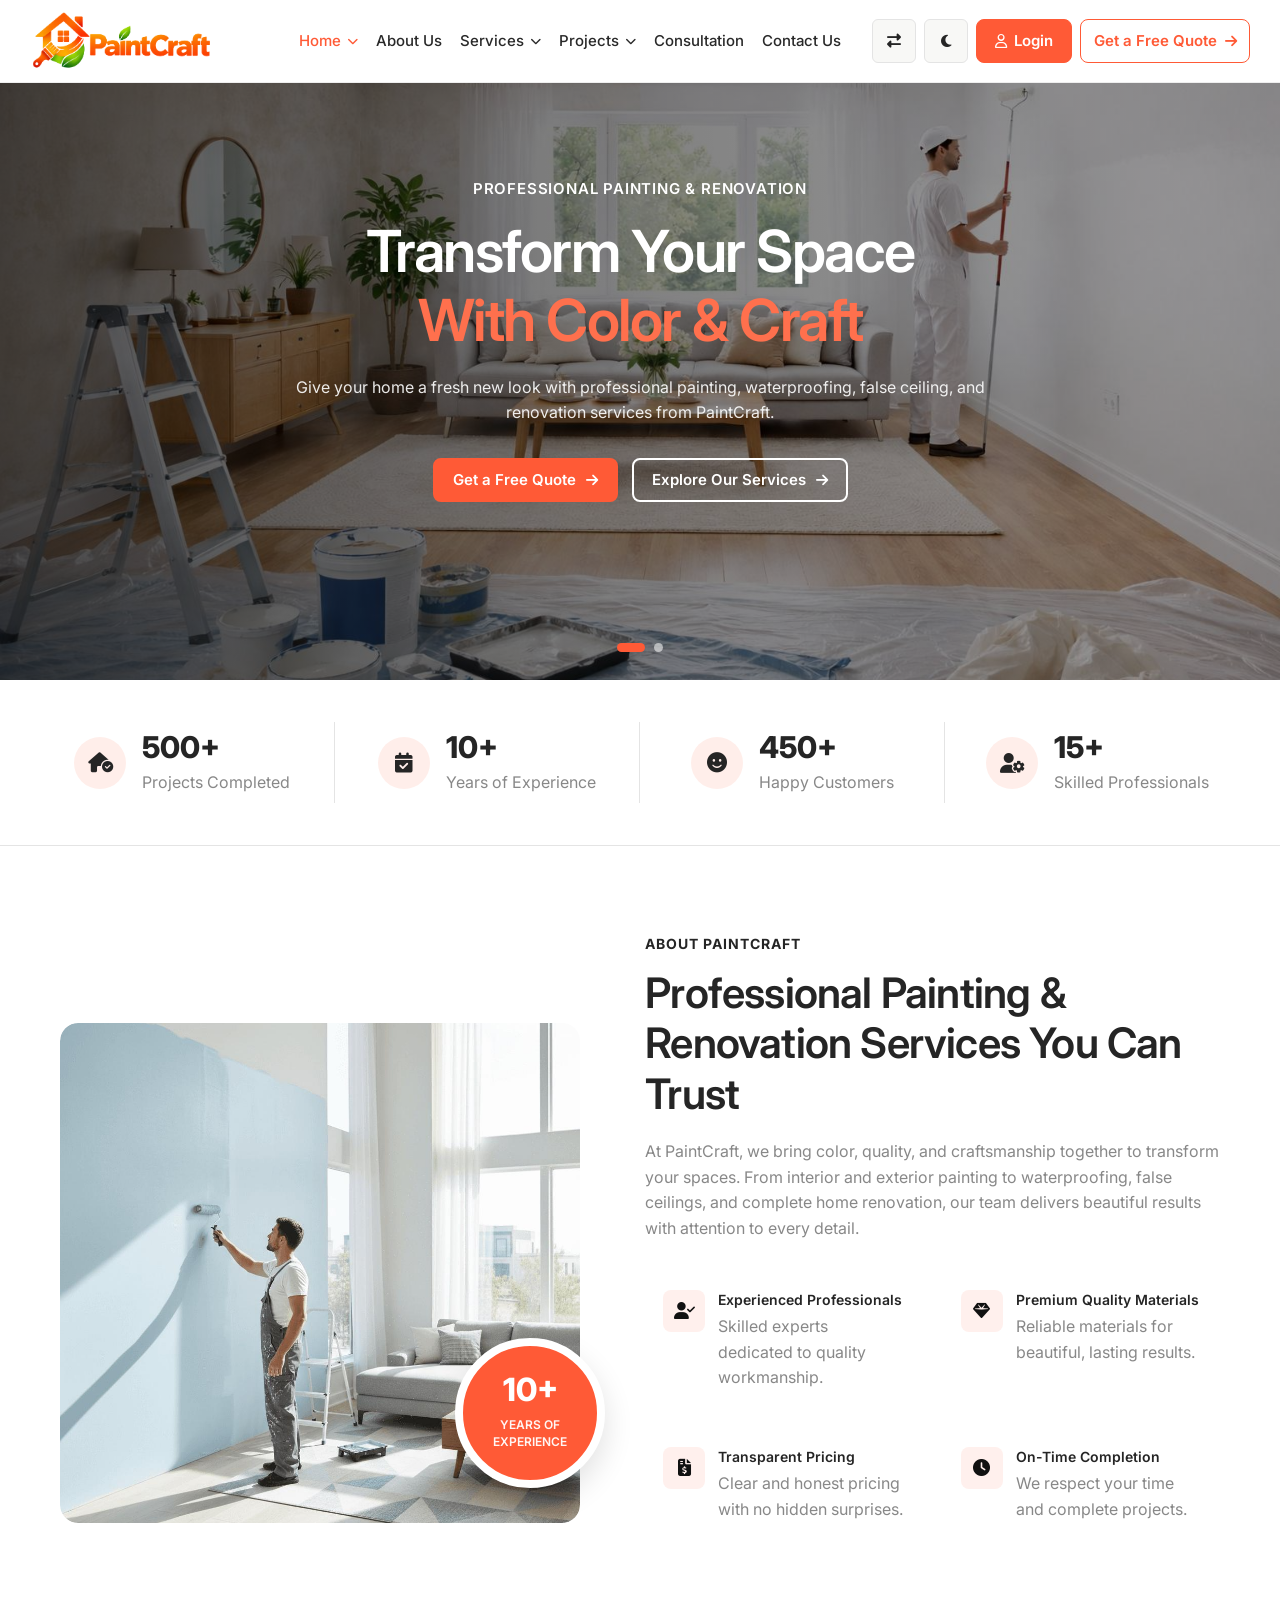
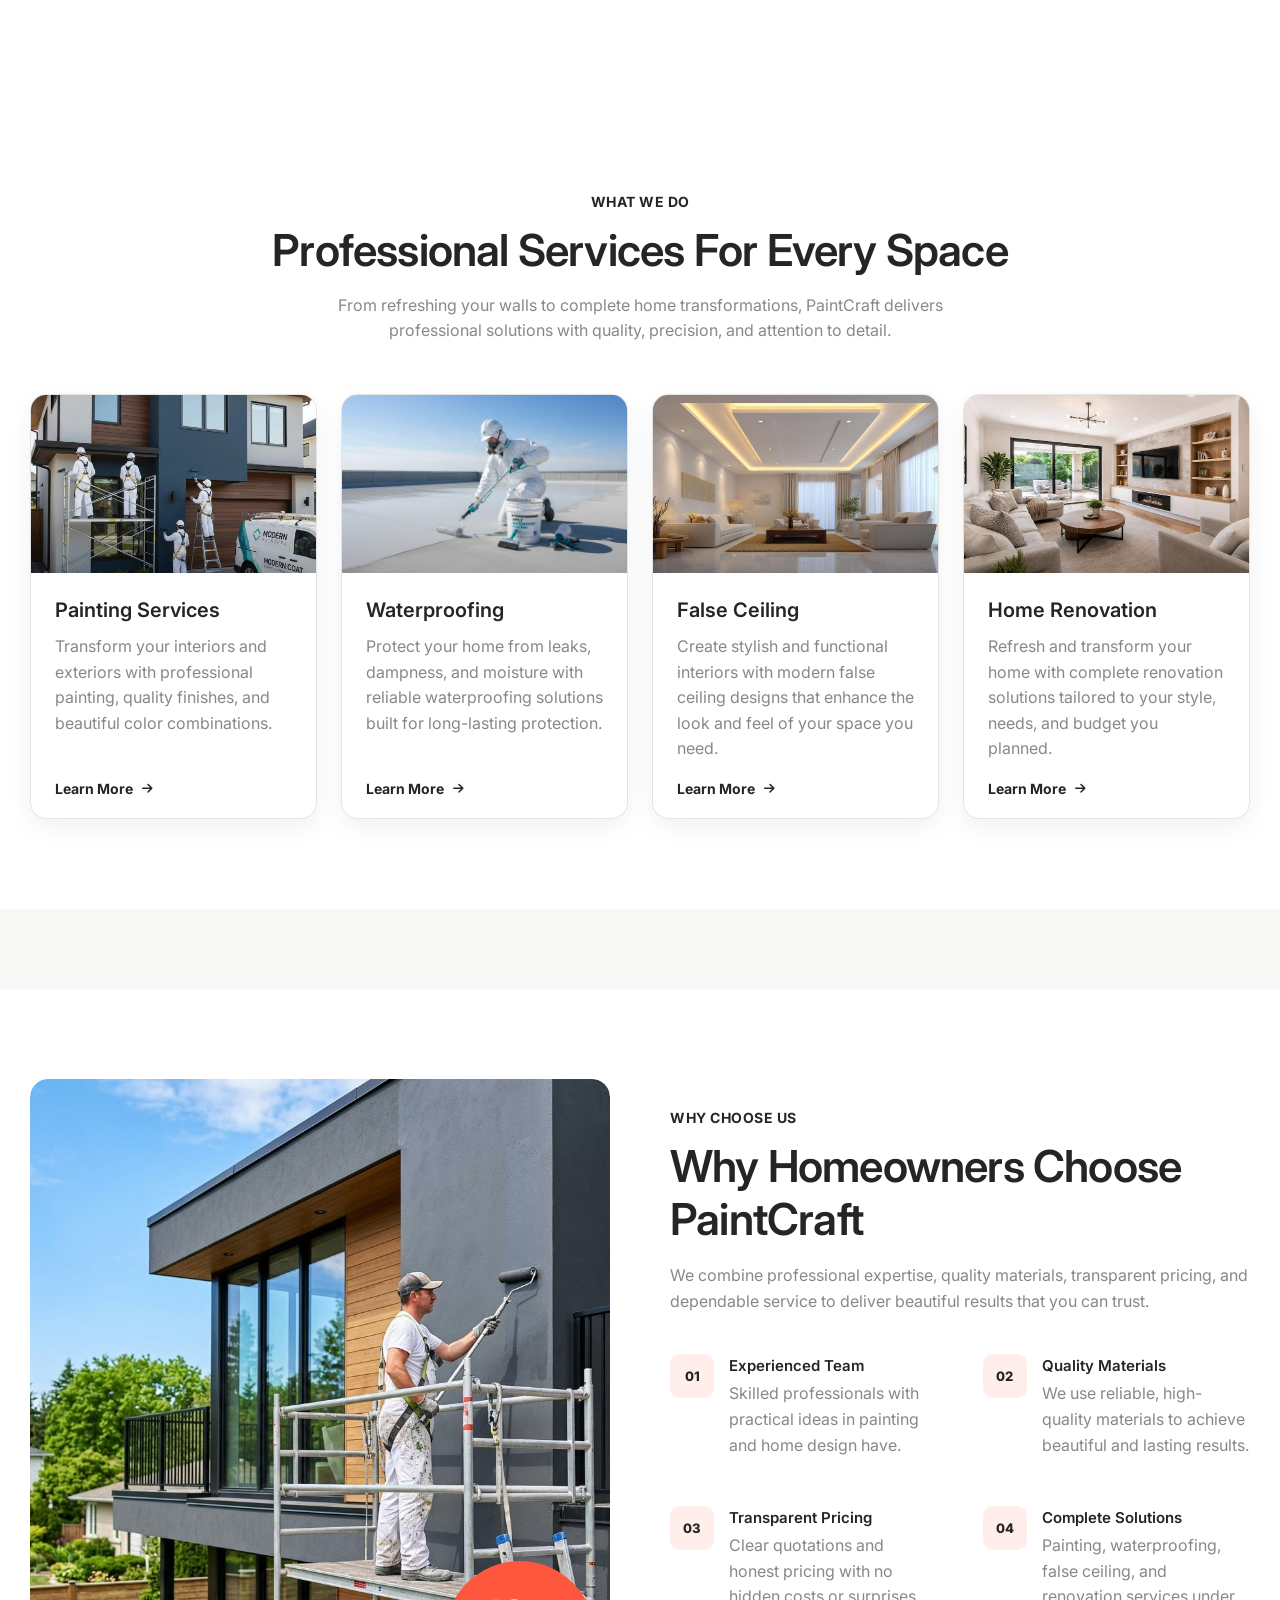
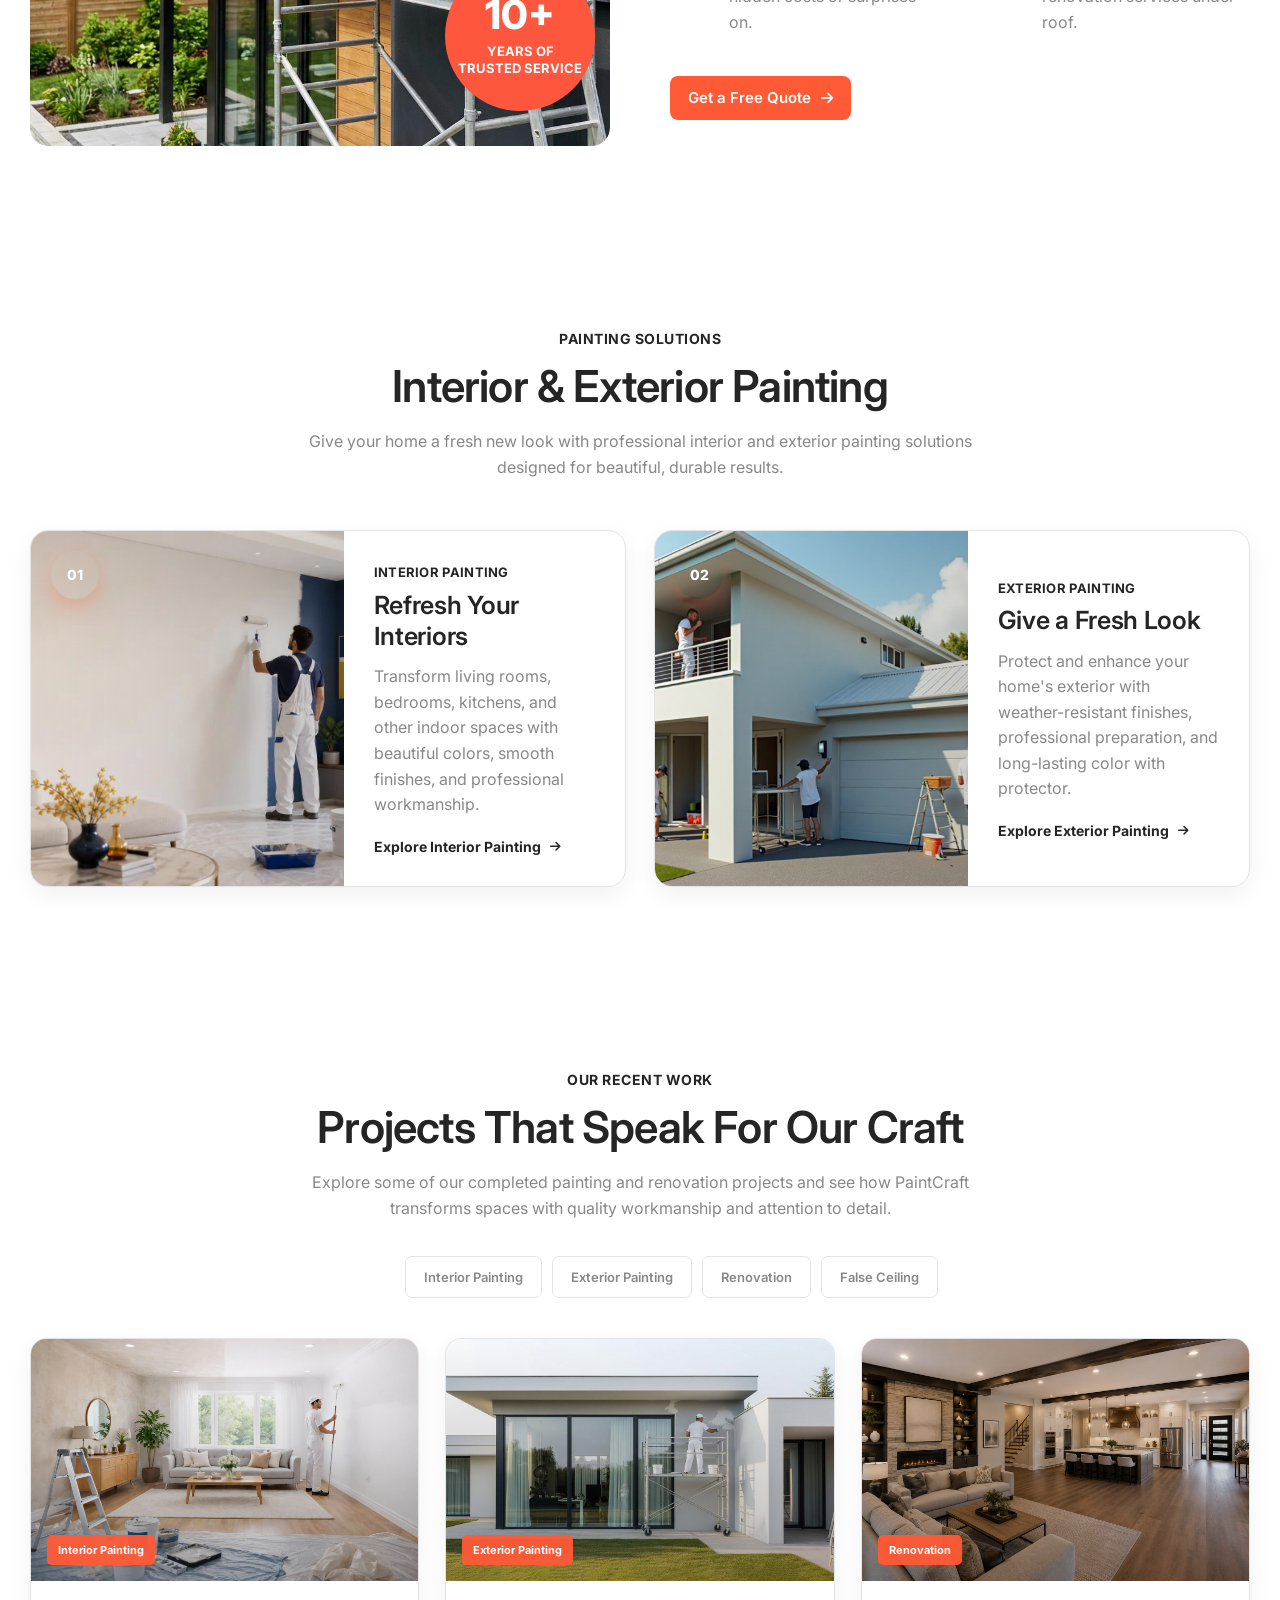
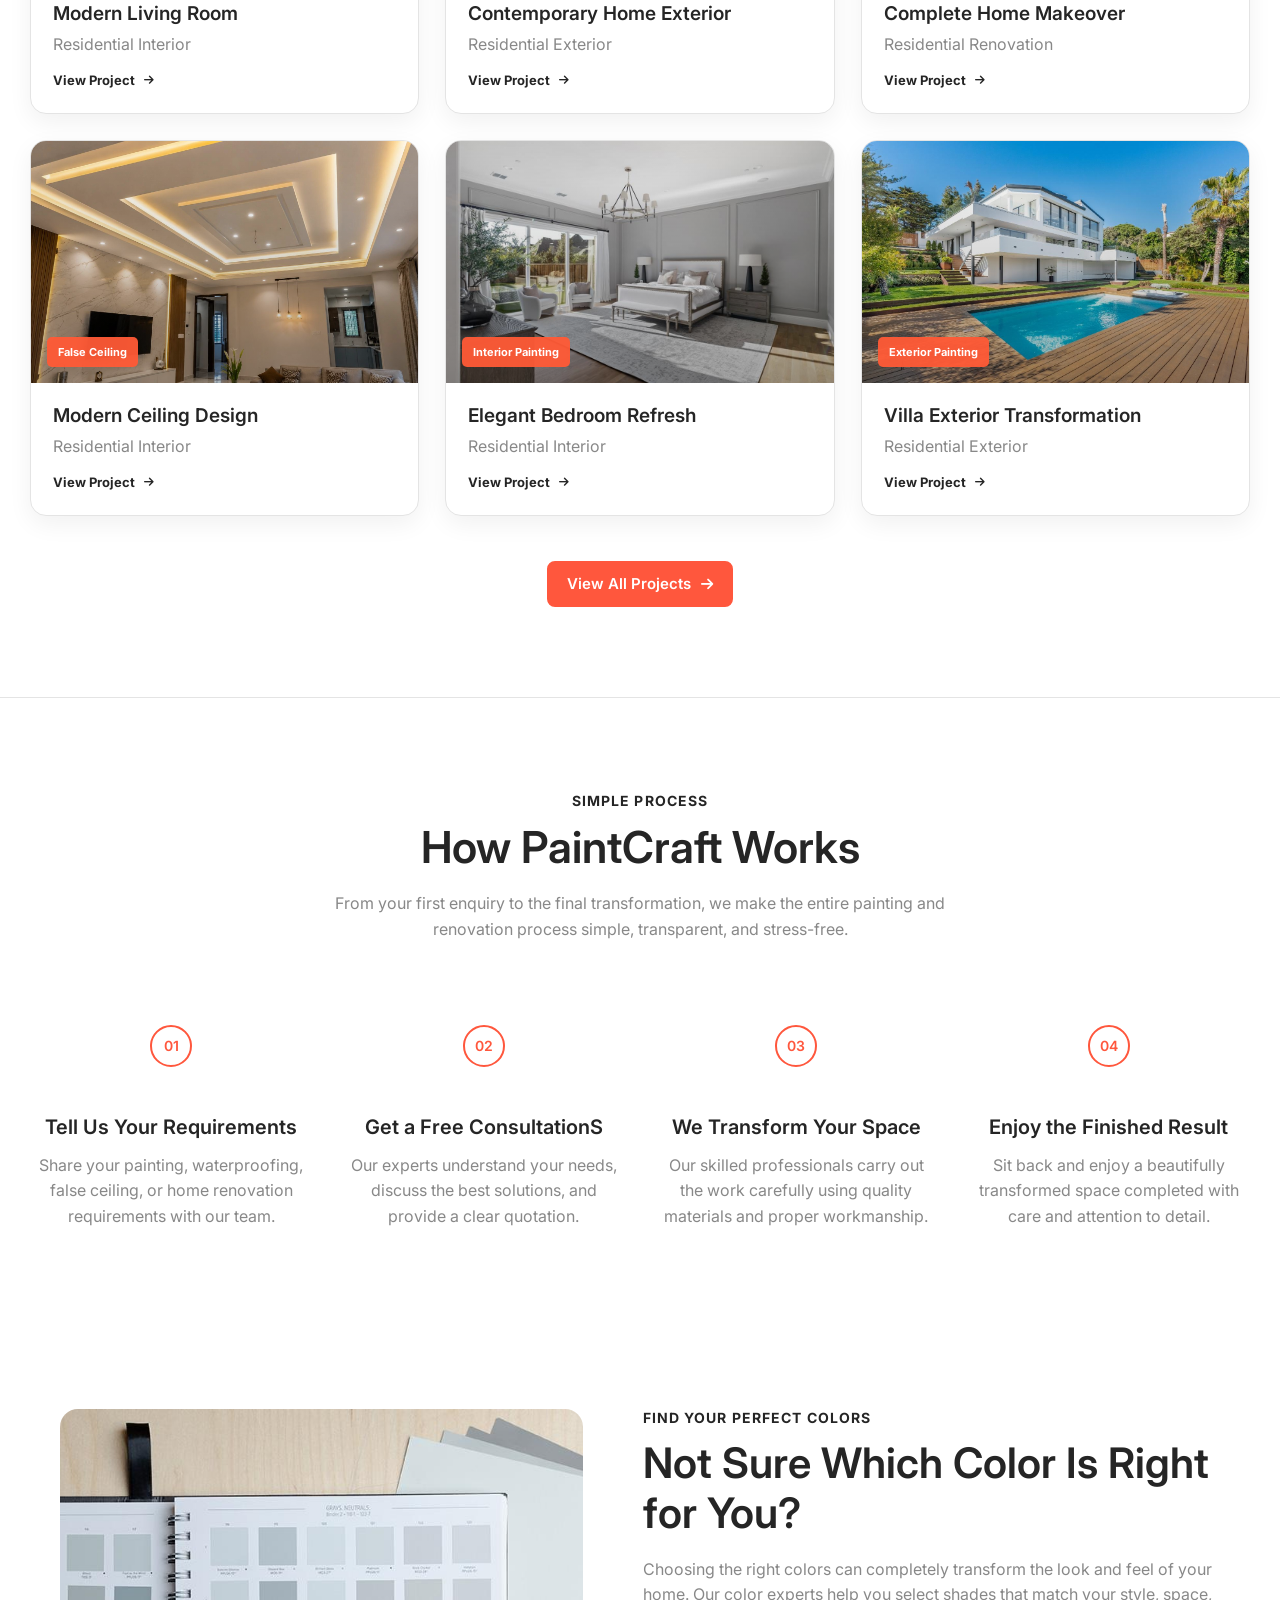
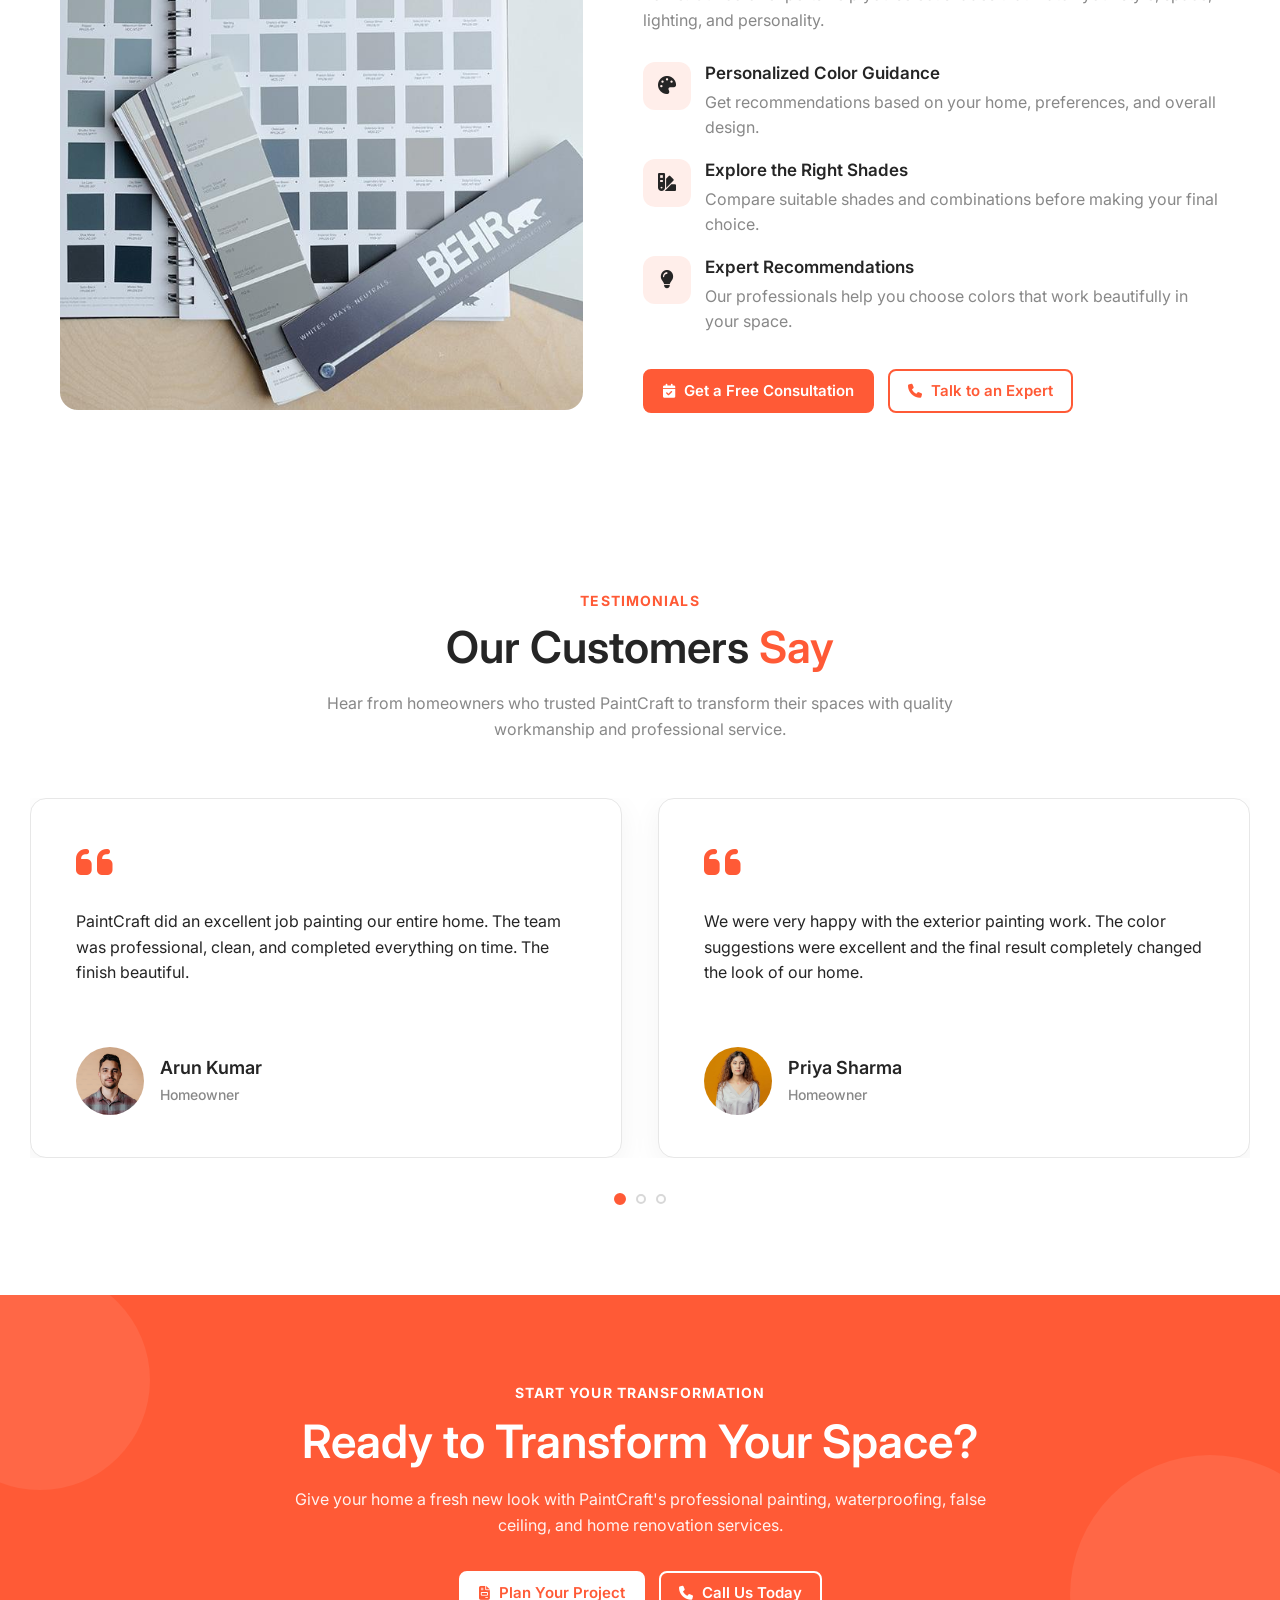
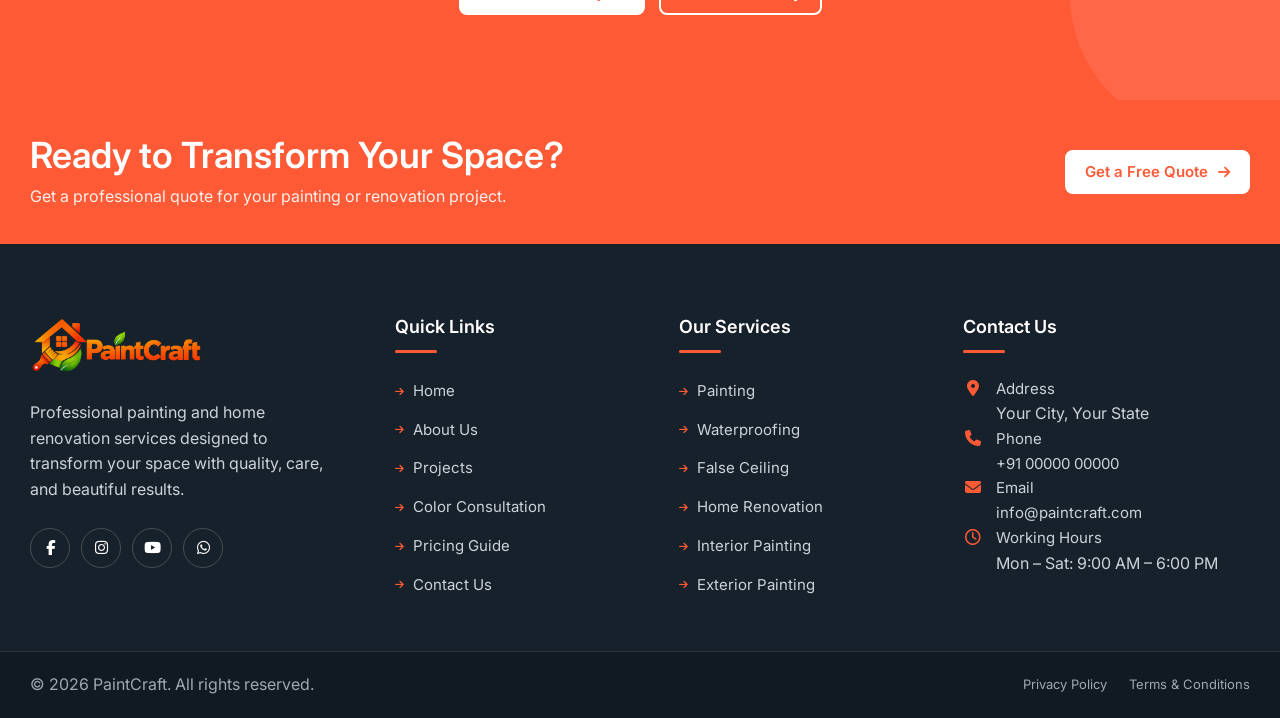
==== commit dc6bbe73: "Add files via upload" ====
--- a/index.html
+++ b/index.html
@@ -2754,7 +2754,7 @@
                     class="final-cta-primary-button"
                 >
                     <i class="fa-solid fa-file-invoice"></i>
-                    Get a Free Quote
+                    Plan Your Project
                 </a>
 
                 <a
--- a/css/style.css
+++ b/css/style.css
@@ -61102,3 +61102,114 @@
     align-items: center !important;
     justify-content: center !important;
 }
+
+
+
+
+
+
+/* =========================================================
+   WHY CHOOSE — FIX HEADER OVERLAP
+========================================================= */
+
+.why-choose-section {
+    position: relative !important;
+    z-index: 1 !important;
+    margin-top: 80px !important;
+    clear: both !important;
+}
+
+/* Keep image and content inside the section */
+.why-choose-container {
+    position: relative !important;
+    z-index: 1 !important;
+}
+
+
+
+
+/* =========================================================
+   HOW IT WORKS — REMOVE OUTER HOVER CIRCLE
+========================================================= */
+
+.how-it-works-step:hover .step-number {
+    border: none !important;
+    outline: none !important;
+    box-shadow: none !important;
+    transform: none !important;
+}
+
+.how-it-works-step:hover .step-number::before,
+.how-it-works-step:hover .step-number::after {
+    display: none !important;
+    content: none !important;
+}
+
+/* Keep only the number circle */
+.how-it-works-step .step-number {
+    border-radius: 50% !important;
+    outline: none !important;
+}
+
+
+
+/* ABOUT FINAL CTA — MAKE ARROW ICON PERFECT CIRCLE */
+
+.about-final-cta-button i {
+    width: 38px !important;
+    height: 38px !important;
+    min-width: 38px !important;
+    min-height: 38px !important;
+
+    padding: 0 !important;
+    margin: 0 !important;
+
+    aspect-ratio: 1 / 1 !important;
+    border-radius: 50% !important;
+
+    display: inline-flex !important;
+    align-items: center !important;
+    justify-content: center !important;
+
+    flex-shrink: 0 !important;
+    line-height: 1 !important;
+}
+
+
+
+/* =========================================================
+   ABOUT FINAL CTA — FORCE PERFECT CIRCLE
+========================================================= */
+
+.about-final-cta-button {
+    display: inline-flex !important;
+    align-items: center !important;
+    justify-content: center !important;
+    gap: 14px !important;
+}
+
+.about-final-cta-button > i.fa-arrow-right {
+    display: inline-flex !important;
+
+    width: 38px !important;
+    height: 38px !important;
+
+    min-width: 38px !important;
+    min-height: 38px !important;
+    max-width: 38px !important;
+    max-height: 38px !important;
+
+    padding: 0 !important;
+    margin: 0 !important;
+
+    box-sizing: border-box !important;
+    border-radius: 50% !important;
+
+    flex: 0 0 38px !important;
+    aspect-ratio: 1 / 1 !important;
+
+    align-items: center !important;
+    justify-content: center !important;
+
+    line-height: 38px !important;
+}
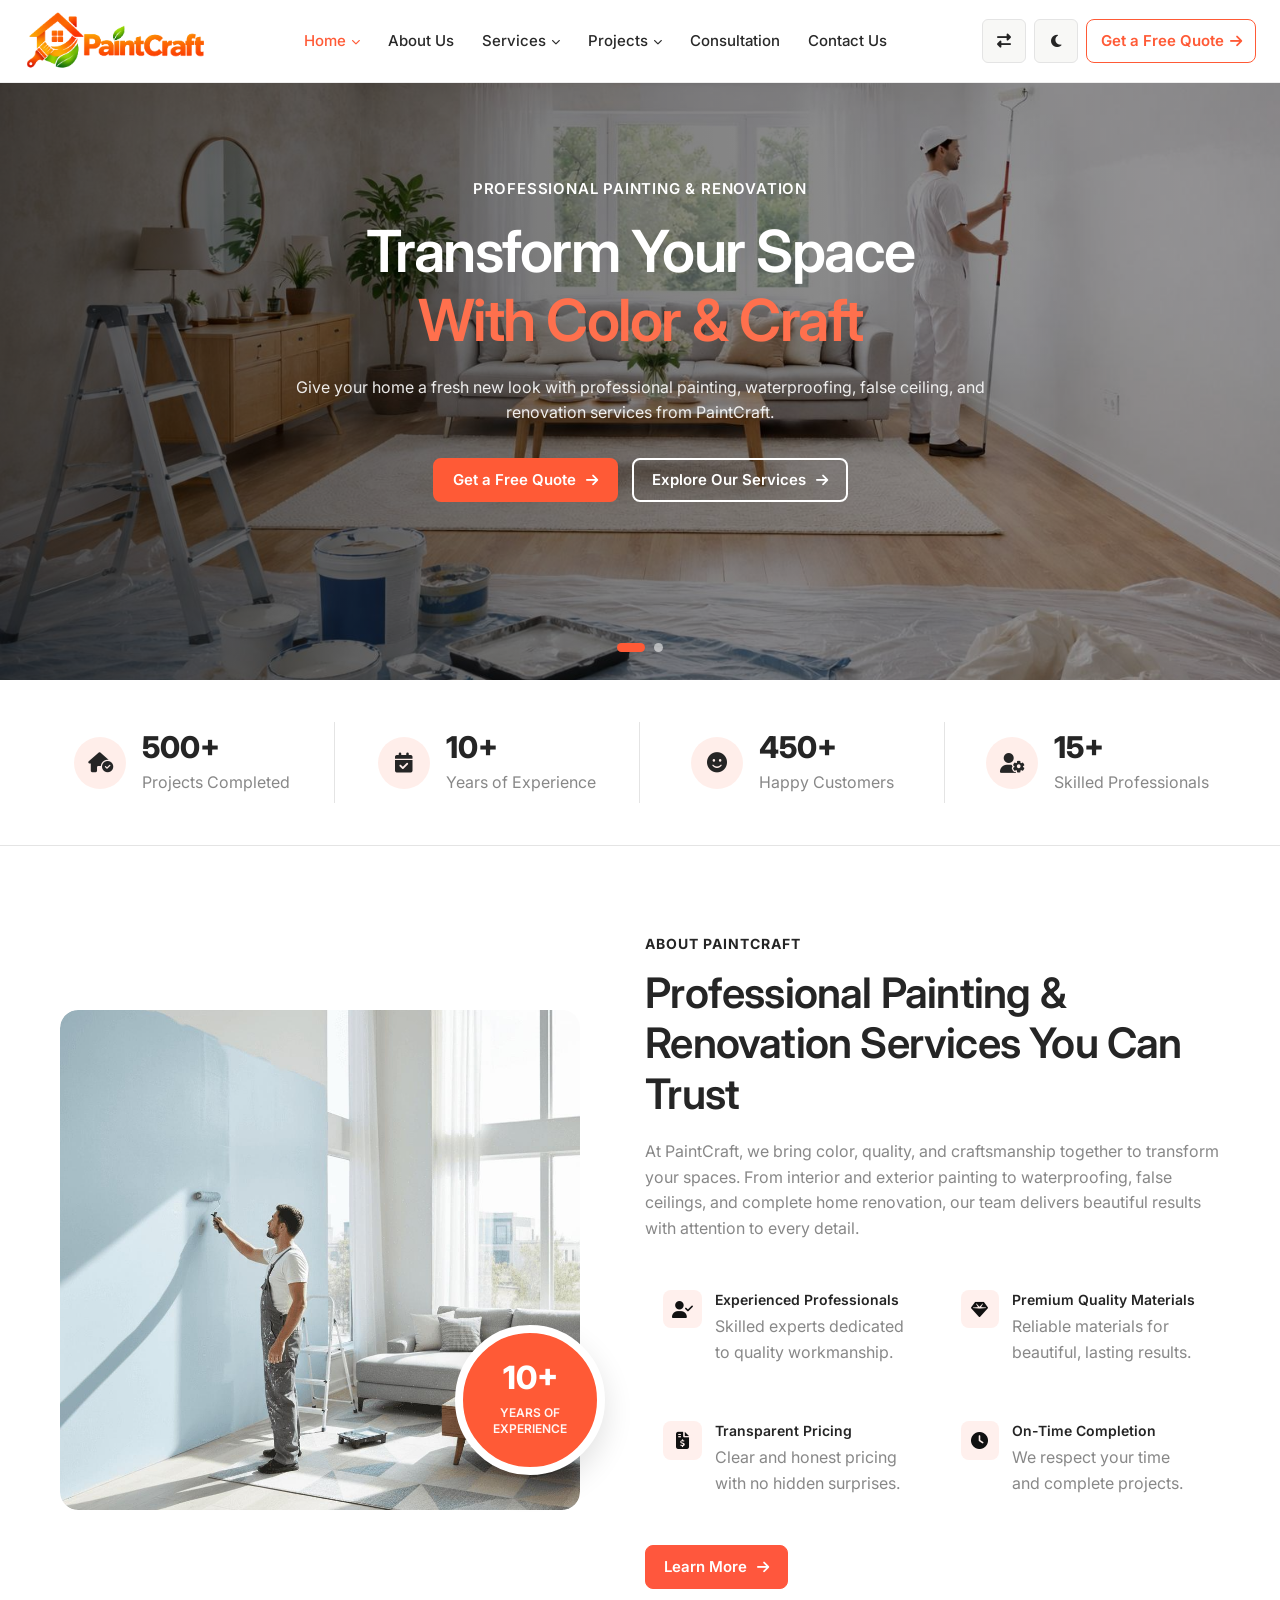
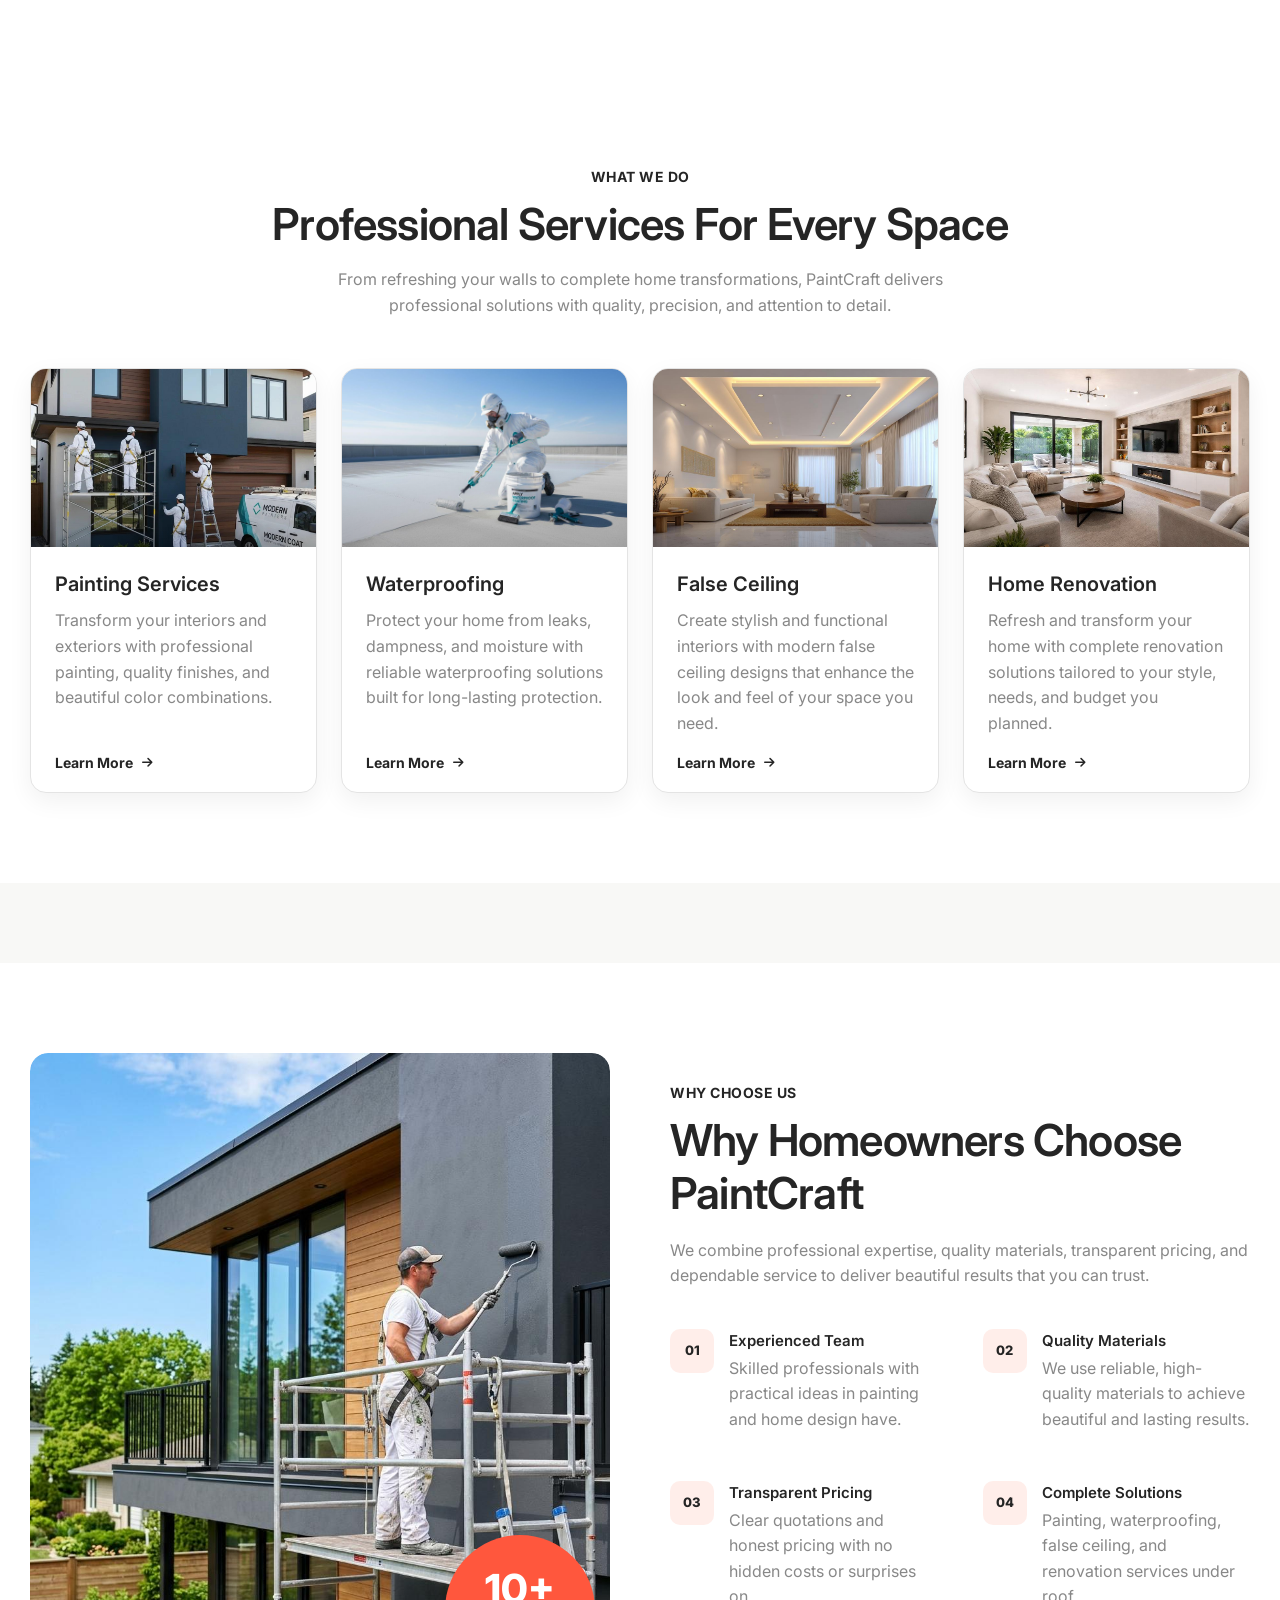
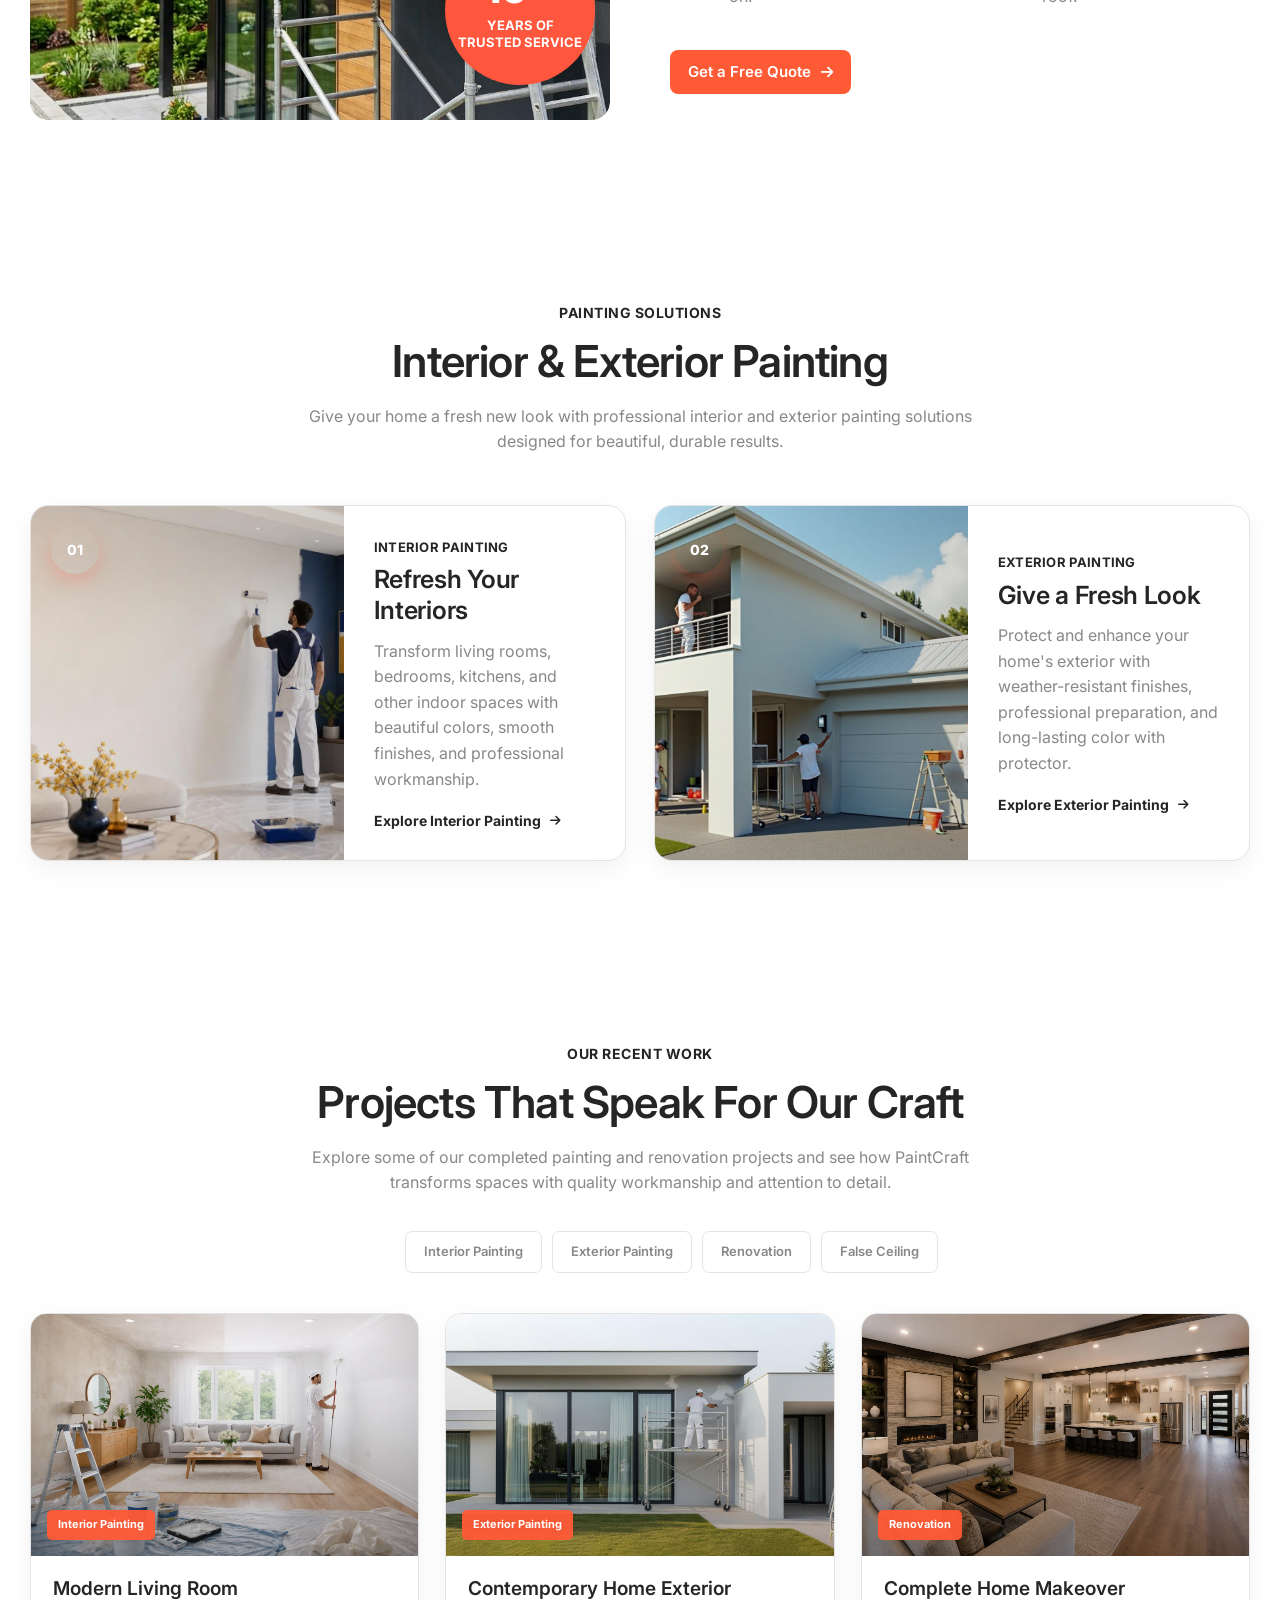
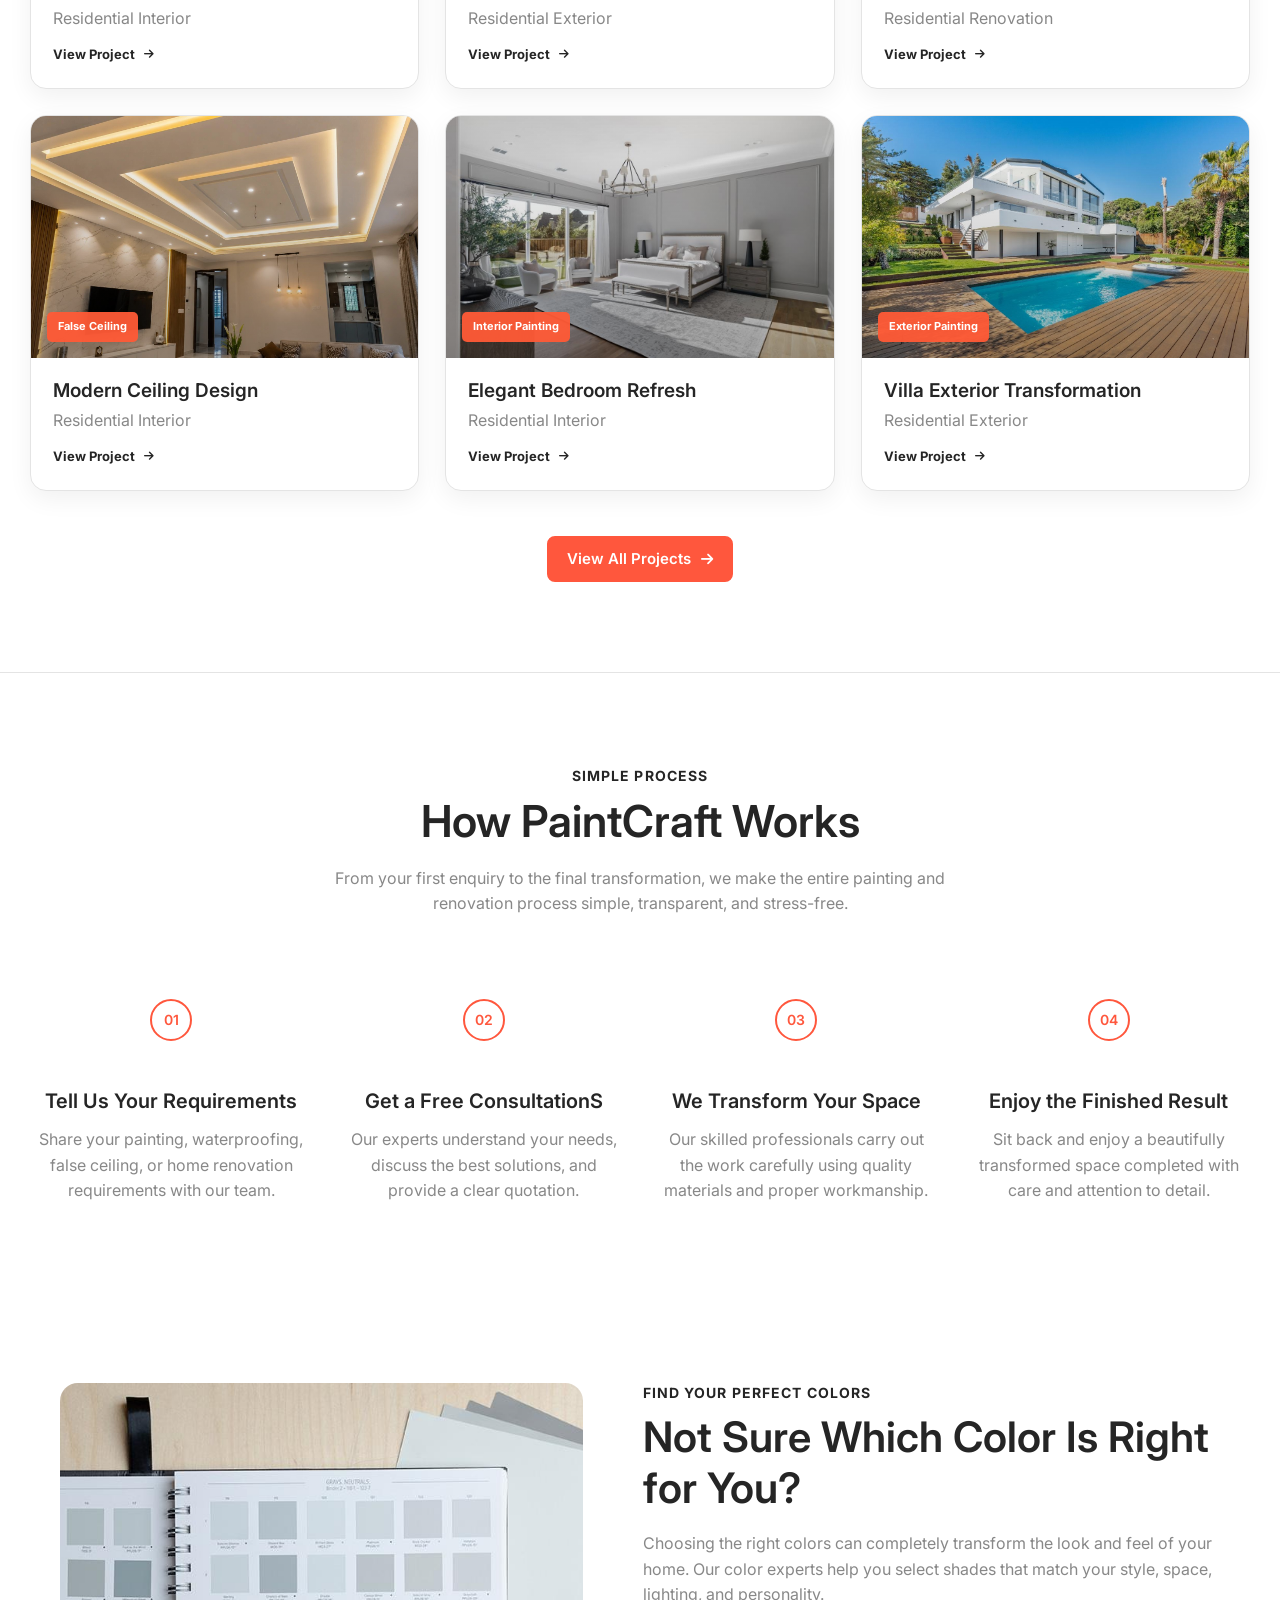
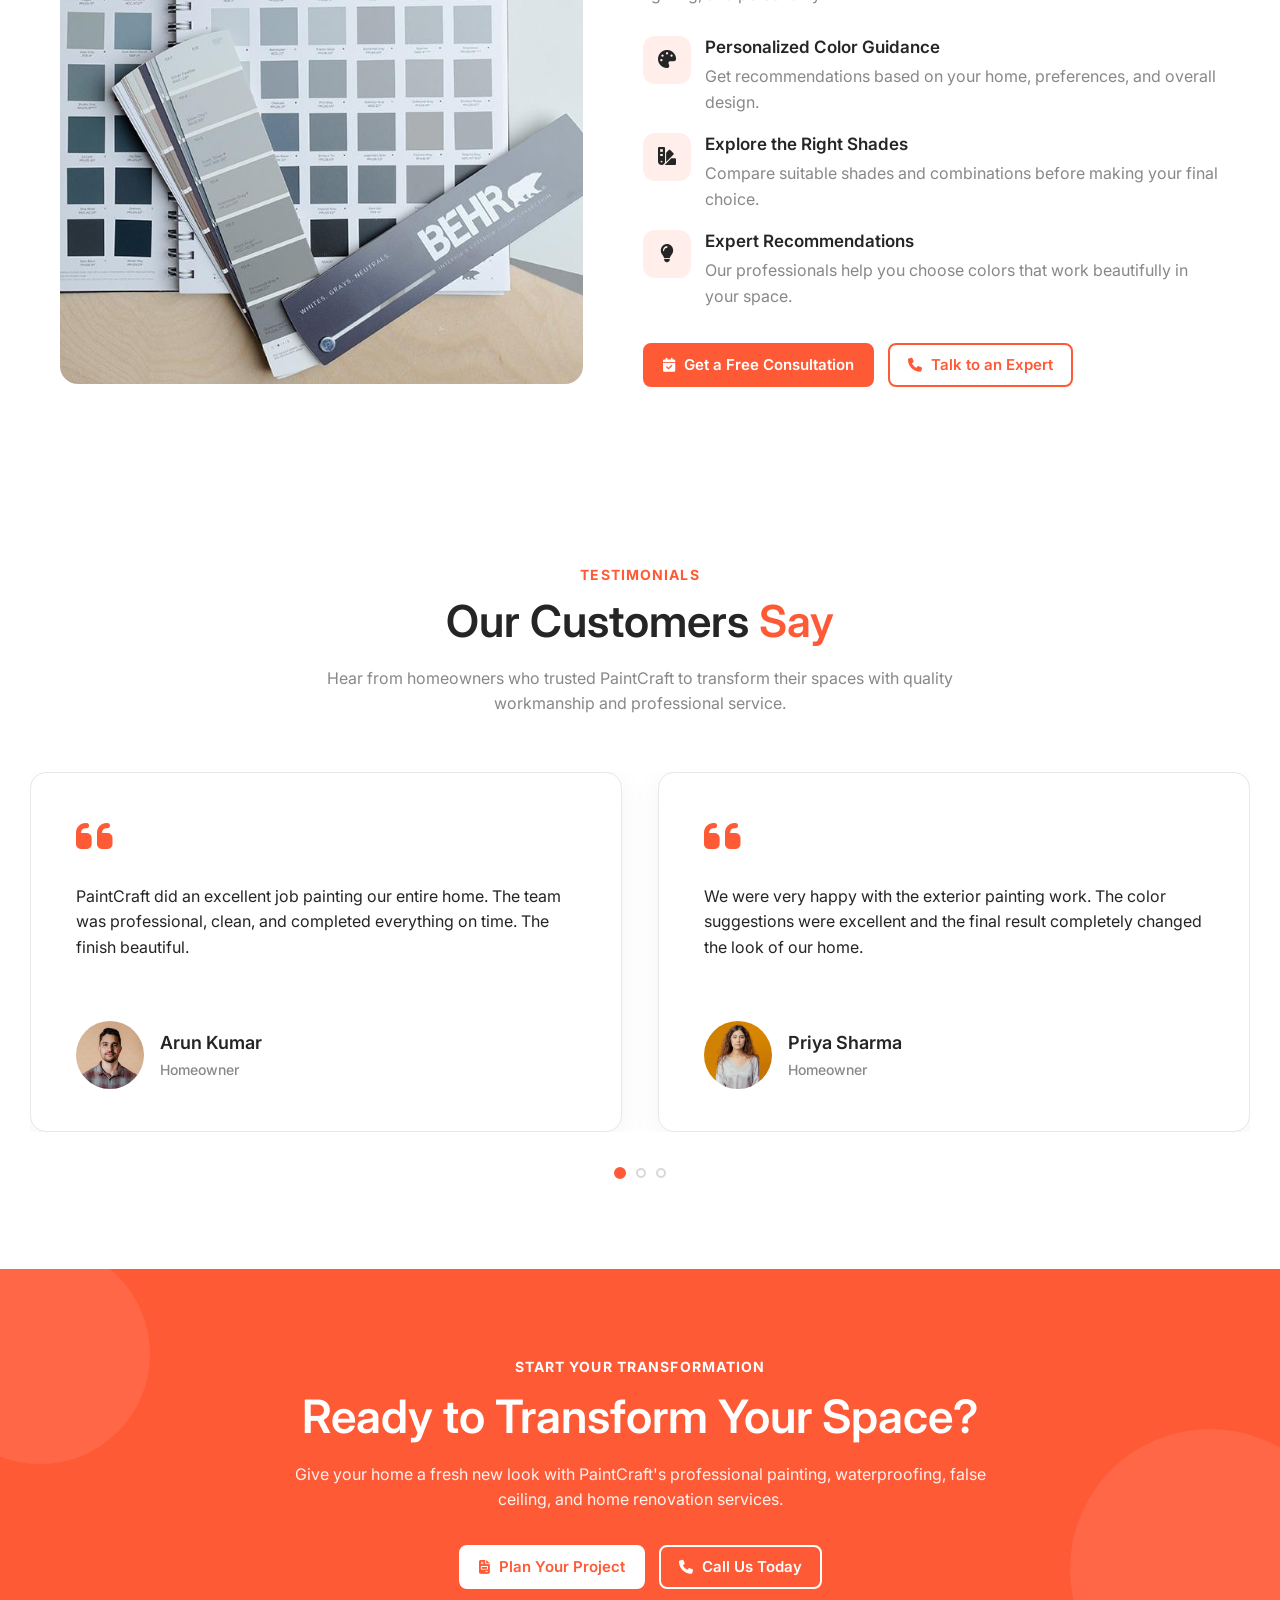
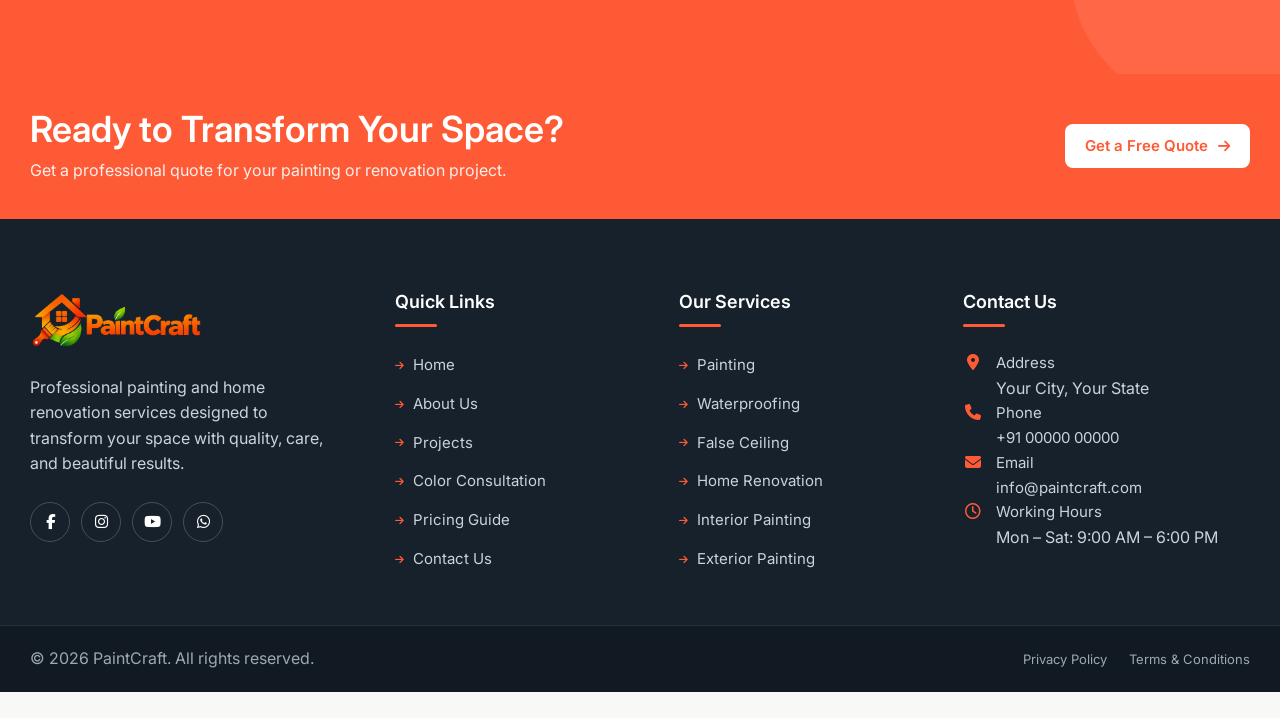
==== commit 961e8746: "Add files via upload" ====
--- a/index.html
+++ b/index.html
@@ -368,23 +368,7 @@
                 </button>
 
 
-                <!-- =============================================
-                     LOGIN
-                ============================================== -->
-
-                <a
-                    href="login.html"
-                    class="primary-btn login-btn"
-                    aria-label="Login"
-                >
-
-                    <i class="fa-regular fa-user"></i>
-
-                    <span>
-                        Login
-                    </span>
-
-                </a>
+                
 
 
                 <!-- =============================================
@@ -392,18 +376,12 @@
                 ============================================== -->
 
                 <a
-                    href="get a quote.html"
-                    class="secondary-btn header-quote-btn"
-                >
-
-                    <span>
-                        Get a Free Quote
-                    </span>
-
-                    <i class="fa-solid fa-arrow-right"></i>
-
-                </a>
-
+    href="get a quote.html"
+    class="primary-btn header-quote-btn"
+>
+    <span>Get a Free Quote</span>
+    <i class="fa-solid fa-arrow-right"></i>
+</a>
 
             </div>
 
@@ -729,40 +707,27 @@
                     </button>
 
 
-                    <!-- =============================================
-                         LOGIN
-                    ============================================== -->
-
-                    <a
-                        href="login.html"
-                        class="primary-btn mobile-action-btn login-btn"
-                    >
-
-                        <i class="fa-regular fa-user"></i>
-
-                        <span>
-                            Login
-                        </span>
-
-                    </a>
+                    
 
 
                     <!-- =============================================
                          GET A FREE QUOTE
                     ============================================== -->
 
-                    <a
-                        href="get a quote.html"
-                        class="secondary-btn mobile-quote-btn"
-                    >
-
-                        <span>
-                            Get a Free Quote
-                        </span>
-
-                        <i class="fa-solid fa-arrow-right"></i>
-
-                    </a>
+                    <!-- =================================================
+     GET A FREE QUOTE — MOBILE PRIMARY CTA
+================================================== -->
+
+<a
+    href="get a  quote.html"
+    class="primary-btn mobile-quote-btn"
+>
+    <span>
+        Get a Free Quote
+    </span>
+
+    <i class="fa-solid fa-arrow-right"></i>
+</a>
 
 
                 </div>
--- a/css/style.css
+++ b/css/style.css
@@ -61212,4 +61212,1045 @@
     justify-content: center !important;
 
     line-height: 38px !important;
+}
+
+
+
+
+
+
+/* =========================================================
+   HOME 2 - LIGHT MODE CTA CONTRAST FIX
+   ========================================================= */
+
+body:not(.dark-mode) .about-button {
+    background: #ff573d !important;
+    color: #ffffff !important;
+    border: 1px solid #ff573d !important;
+    opacity: 1 !important;
+}
+
+body:not(.dark-mode) .about-button span,
+body:not(.dark-mode) .about-button i {
+    color: #ffffff !important;
+    opacity: 1 !important;
+}
+
+body:not(.dark-mode) .about-button:hover {
+    background: #e94a32 !important;
+    color: #ffffff !important;
+    border-color: #e94a32 !important;
+}
+
+body:not(.dark-mode) .about-button:hover span,
+body:not(.dark-mode) .about-button:hover i {
+    color: #ffffff !important;
+}
+
+
+/* =========================================================
+   HOME 2 - ABOUT CTA
+   LIGHT + DARK MODE
+   ========================================================= */
+
+/* ---------- LIGHT MODE ---------- */
+
+body:not(.dark-mode) .about-button {
+    background: #ff573d !important;
+    color: #ffffff !important;
+    border: 1px solid #ff573d !important;
+    opacity: 1 !important;
+}
+
+body:not(.dark-mode) .about-button span,
+body:not(.dark-mode) .about-button i {
+    color: #ffffff !important;
+    opacity: 1 !important;
+}
+
+body:not(.dark-mode) .about-button:hover {
+    background: #e94a32 !important;
+    border-color: #e94a32 !important;
+    color: #ffffff !important;
+}
+
+body:not(.dark-mode) .about-button:hover span,
+body:not(.dark-mode) .about-button:hover i {
+    color: #ffffff !important;
+}
+
+
+/* ---------- DARK MODE ---------- */
+
+body.dark-mode .about-button {
+    background: #ff573d !important;
+    color: #ffffff !important;
+    border: 1px solid #ff573d !important;
+    opacity: 1 !important;
+}
+
+body.dark-mode .about-button span,
+body.dark-mode .about-button i {
+    color: #ffffff !important;
+    opacity: 1 !important;
+}
+
+body.dark-mode .about-button:hover {
+    background: #ff6a52 !important;
+    border-color: #ff6a52 !important;
+    color: #ffffff !important;
+}
+
+body.dark-mode .about-button:hover span,
+body.dark-mode .about-button:hover i {
+    color: #ffffff !important;
+}
+
+
+
+
+
+
+
+
+/* =========================================================
+   ABOUT HOW WE WORK — CLEAN TIMELINE ALIGNMENT
+========================================================= */
+
+.about-process-timeline {
+    position: relative;
+    display: grid;
+    grid-template-columns: repeat(4, 1fr);
+    gap: 35px;
+    margin-top: 55px;
+    align-items: start;
+}
+
+/* Timeline line */
+.about-process-timeline::before {
+    content: "";
+    position: absolute;
+
+    top: 39px;
+    left: 8%;
+    right: 8%;
+
+    height: 2px;
+    background: #e4e4e4;
+
+    z-index: 1;
+}
+
+
+/* =========================================================
+   STEP
+========================================================= */
+
+.about-process-step {
+    position: relative;
+    text-align: center;
+    min-width: 0;
+}
+
+
+/* =========================================================
+   NUMBER + ICON AREA
+========================================================= */
+
+.about-process-step-top {
+    position: relative;
+
+    height: 245px;
+
+    display: flex;
+    flex-direction: column;
+    align-items: center;
+
+    z-index: 2;
+}
+
+
+/* NUMBER */
+
+.about-process-number {
+    position: relative;
+
+    width: 78px;
+    height: 78px;
+
+    border-radius: 50%;
+    border: 2px solid #ff5533;
+
+    background: #fff;
+    color: #ff5533;
+
+    display: flex;
+    align-items: center;
+    justify-content: center;
+
+    font-size: 22px;
+    font-weight: 700;
+
+    z-index: 5;
+
+    flex-shrink: 0;
+}
+
+
+/* =========================================================
+   ICON
+========================================================= */
+
+.about-process-icon {
+    position: absolute;
+
+    top: 125px;
+    left: 50%;
+
+    transform: translateX(-50%);
+
+    width: 58px;
+    height: 58px;
+
+    border-radius: 50%;
+
+    background: #fff;
+    border: 1px solid #dedede;
+
+    display: flex;
+    align-items: center;
+    justify-content: center;
+
+    z-index: 5;
+}
+
+
+/* Icon itself */
+
+.about-process-icon i {
+    font-size: 20px;
+    color: #ff5533;
+}
+
+
+/* =========================================================
+   CONTENT
+========================================================= */
+
+.about-process-step-content {
+    position: relative;
+
+    margin: 0;
+    padding: 0;
+
+    text-align: center;
+}
+
+
+/* Heading */
+
+.about-process-step-title {
+    margin: 0 0 14px;
+
+    font-size: 23px;
+    line-height: 1.35;
+    font-weight: 700;
+
+    text-align: center;
+}
+
+
+/* Description */
+
+.about-process-step-description {
+    margin: 0 auto;
+
+    max-width: 350px;
+
+    font-size: 17px;
+    line-height: 1.7;
+
+    color: #777;
+
+    text-align: center;
+}
+
+
+/* =========================================================
+   DARK MODE
+========================================================= */
+
+body.dark-mode .about-process-timeline::before {
+    background: #3a3a3a;
+}
+
+body.dark-mode .about-process-number {
+    background: #171717;
+    color: #ff5533;
+}
+
+body.dark-mode .about-process-icon {
+    background: #202020;
+    border-color: #3a3a3a;
+}
+
+body.dark-mode .about-process-step-title {
+    color: #fff;
+}
+
+body.dark-mode .about-process-step-description {
+    color: #aaa;
+}
+
+
+/* =========================================================
+   TABLET
+========================================================= */
+
+@media (max-width: 991px) {
+
+    .about-process-timeline {
+        grid-template-columns: repeat(2, 1fr);
+        row-gap: 70px;
+    }
+
+    .about-process-timeline::before {
+        display: none;
+    }
+
+}
+
+
+/* =========================================================
+   MOBILE
+========================================================= */
+
+@media (max-width: 600px) {
+
+    .about-process-timeline {
+        grid-template-columns: 1fr;
+        gap: 55px;
+    }
+
+    .about-process-step-top {
+        height: 220px;
+    }
+
+    .about-process-icon {
+        top: 115px;
+    }
+
+    .about-process-step-title {
+        font-size: 21px;
+    }
+
+    .about-process-step-description {
+        font-size: 16px;
+        max-width: 320px;
+    }
+
+}
+/* =========================================================
+   ABOUT PROCESS — FINAL TIMELINE ALIGNMENT
+========================================================= */
+
+.about-process-timeline {
+    position: relative;
+    display: grid;
+    grid-template-columns: repeat(4, 1fr);
+    gap: 40px;
+    margin-top: 70px;
+    padding-top: 20px;
+}
+
+/* Horizontal line BEHIND the numbers */
+.about-process-timeline::before {
+    content: "";
+    position: absolute;
+    top: 78px;
+    left: 8%;
+    right: 8%;
+    height: 2px;
+    background: #dddddd;
+    z-index: 1;
+}
+
+
+/* =========================================================
+   EACH STEP
+========================================================= */
+
+.about-process-step {
+    position: relative;
+    text-align: center;
+    min-width: 0;
+}
+
+
+/* =========================================================
+   TOP AREA
+========================================================= */
+
+.about-process-step-top {
+    position: relative;
+    height: 210px;
+    display: flex;
+    flex-direction: column;
+    align-items: center;
+    z-index: 2;
+}
+
+
+/* =========================================================
+   NUMBER CIRCLE
+========================================================= */
+
+.about-process-number {
+    position: relative;
+    z-index: 5;
+
+    width: 78px;
+    height: 78px;
+
+    display: flex;
+    align-items: center;
+    justify-content: center;
+
+    border: 2px solid #ff563f;
+    border-radius: 50%;
+
+    background: #ffffff;
+
+    color: #ff563f;
+    font-size: 25px;
+    font-weight: 800;
+    line-height: 1;
+
+    flex-shrink: 0;
+}
+
+
+/* =========================================================
+   ICON — MOVED BELOW NUMBER
+========================================================= */
+
+.about-process-icon {
+    position: absolute;
+
+    top: 92px;
+    left: 50%;
+
+    transform: translateX(-50%);
+
+    width: 58px;
+    height: 58px;
+
+    display: flex;
+    align-items: center;
+    justify-content: center;
+
+    background: #ffffff;
+
+    border: 1px solid #dddddd;
+    border-radius: 50%;
+
+    color: #ff563f;
+
+    font-size: 20px;
+
+    z-index: 6;
+
+    box-shadow: 0 3px 12px rgba(0, 0, 0, 0.04);
+}
+
+
+/* Icon itself */
+.about-process-icon i {
+    color: #ff563f;
+    font-size: 19px;
+}
+
+
+/* =========================================================
+   CONTENT
+========================================================= */
+
+.about-process-step-content {
+    position: relative;
+    z-index: 2;
+
+    margin-top: 0;
+    padding: 0 10px;
+}
+
+
+.about-process-step-title {
+    margin: 0 0 14px;
+
+    font-size: 25px;
+    line-height: 1.3;
+    font-weight: 700;
+
+    color: #111111;
+}
+
+
+.about-process-step-description {
+    margin: 0 auto;
+
+    max-width: 360px;
+
+    font-size: 17px;
+    line-height: 1.65;
+
+    color: #737373;
+}
+
+
+/* =========================================================
+   HOVER
+========================================================= */
+
+.about-process-step:hover .about-process-number {
+    background: #ff563f;
+    color: #ffffff;
+    border-color: #ff563f;
+}
+
+
+.about-process-step:hover .about-process-icon {
+    background: #ff563f;
+    border-color: #ff563f;
+}
+
+
+.about-process-step:hover .about-process-icon i {
+    color: #ffffff;
+}
+
+
+/* Keep number visible during hover */
+.about-process-step:hover .about-process-number {
+    position: relative;
+    z-index: 10;
+}
+
+
+/* =========================================================
+   DARK MODE
+========================================================= */
+
+body.dark-mode .about-process-number {
+    background: #171717;
+    border-color: #ff563f;
+    color: #ff563f;
+}
+
+body.dark-mode .about-process-icon {
+    background: #202020;
+    border-color: #444444;
+}
+
+body.dark-mode .about-process-step-title {
+    color: #ffffff;
+}
+
+body.dark-mode .about-process-step-description {
+    color: #b5b5b5;
+}
+
+body.dark-mode .about-process-timeline::before {
+    background: #444444;
+}
+
+
+/* Dark mode hover */
+body.dark-mode .about-process-step:hover .about-process-number {
+    background: #ff563f;
+    color: #ffffff;
+}
+
+body.dark-mode .about-process-step:hover .about-process-icon {
+    background: #ff563f;
+}
+
+body.dark-mode .about-process-step:hover .about-process-icon i {
+    color: #ffffff;
+}
+
+
+/* =========================================================
+   TABLET
+========================================================= */
+
+@media (max-width: 992px) {
+
+    .about-process-timeline {
+        grid-template-columns: repeat(2, 1fr);
+        gap: 60px 30px;
+    }
+
+    .about-process-timeline::before {
+        display: none;
+    }
+
+    .about-process-step-top {
+        height: 190px;
+    }
+
+}
+
+
+/* =========================================================
+   MOBILE
+========================================================= */
+
+@media (max-width: 600px) {
+
+    .about-process-timeline {
+        grid-template-columns: 1fr;
+        gap: 50px;
+        margin-top: 45px;
+    }
+
+    .about-process-timeline::before {
+        display: none;
+    }
+
+    .about-process-step-top {
+        height: 175px;
+    }
+
+    .about-process-number {
+        width: 70px;
+        height: 70px;
+        font-size: 22px;
+    }
+
+    .about-process-icon {
+        top: 82px;
+        width: 54px;
+        height: 54px;
+    }
+
+    .about-process-step-title {
+        font-size: 22px;
+    }
+
+    .about-process-step-description {
+        font-size: 16px;
+        max-width: 330px;
+    }
+}
+/* ===== MOVE PROCESS TIMELINE LINE DOWN ===== */
+
+.about-process-timeline {
+    position: relative;
+}
+
+.about-process-timeline::before {
+    content: "";
+    position: absolute;
+
+    /* move line DOWN */
+    top: 95px;
+
+    left: 8%;
+    right: 8%;
+
+    height: 2px;
+    background: #dddddd;
+
+    z-index: 1;
+}
+
+/* numbers stay above the line */
+.about-process-number {
+    position: relative;
+    z-index: 5;
+    background: #fff;
+}
+
+/* icons stay above the line */
+.about-process-icon {
+    position: absolute;
+    z-index: 6;
+}
+/* =========================================================
+   FIX TIMELINE — CONNECT 04 CIRCLE
+========================================================= */
+
+.about-process-timeline {
+    position: relative;
+}
+
+/* Horizontal connecting line */
+.about-process-timeline::before {
+    content: "";
+    position: absolute;
+
+    top: 95px;
+
+    /* extend line across all 4 steps */
+    left: 5%;
+    right: 0;
+
+    height: 2px;
+    background: #dddddd;
+
+    z-index: 1;
+}
+
+/* Number circles must stay above the line */
+.about-process-number {
+    position: relative;
+    z-index: 5;
+    background: #ffffff;
+}
+
+/* Icons stay above the line */
+.about-process-icon {
+    position: absolute;
+    z-index: 6;
+}
+
+
+
+
+
+
+
+
+
+
+
+/* =========================================================
+   HEADER — CONSISTENT HORIZONTAL SPACING
+   ========================================================= */
+
+.site-header .header-container {
+    width: 100%;
+    max-width: 1400px;
+    margin: 0 auto;
+
+    display: flex;
+    align-items: center;
+
+    /* consistent spacing between logo, menu and actions */
+    column-gap: 40px;
+
+    padding: 0 24px;
+}
+
+
+/* =========================================================
+   LOGO
+   ========================================================= */
+
+.site-header .site-logo {
+    flex: 0 0 auto;
+    display: flex;
+    align-items: center;
+}
+
+.site-header .logo-image {
+    display: block;
+    width: auto;
+    height: 34px;
+}
+
+
+/* =========================================================
+   NAVIGATION
+   ========================================================= */
+
+.site-header .desktop-navigation {
+    flex: 1;
+    display: flex;
+    justify-content: center;
+}
+
+.site-header .nav-menu {
+    display: flex;
+    align-items: center;
+    justify-content: center;
+
+    gap: 28px;
+
+    margin: 0;
+    padding: 0;
+    list-style: none;
+}
+
+
+/* Individual menu items */
+
+.site-header .nav-item {
+    display: flex;
+    align-items: center;
+    white-space: nowrap;
+}
+
+
+/* Navigation links */
+
+.site-header .nav-link {
+    display: inline-flex;
+    align-items: center;
+    gap: 5px;
+
+    padding: 8px 0;
+
+    white-space: nowrap;
+}
+
+
+/* =========================================================
+   HEADER ACTIONS
+   ========================================================= */
+
+.site-header .desktop-header-actions {
+    flex: 0 0 auto;
+
+    display: flex;
+    align-items: center;
+
+    gap: 8px;
+
+    margin-left: auto;
+}
+
+
+/* RTL / Dark mode buttons */
+
+.site-header .header-action-btn {
+    width: 36px;
+    height: 36px;
+
+    display: inline-flex;
+    align-items: center;
+    justify-content: center;
+
+    padding: 0;
+    margin: 0;
+
+    flex: 0 0 36px;
+}
+
+
+/* Login */
+
+.site-header .login-btn {
+    height: 36px;
+
+    display: inline-flex;
+    align-items: center;
+    justify-content: center;
+
+    gap: 6px;
+
+    padding: 0 14px;
+
+    white-space: nowrap;
+}
+
+
+/* Quote */
+
+.site-header .header-quote-btn {
+    height: 36px;
+
+    display: inline-flex;
+    align-items: center;
+    justify-content: center;
+
+    gap: 6px;
+
+    padding: 0 14px;
+
+    white-space: nowrap;
+}
+
+
+/* =========================================================
+   DROPDOWN ARROW
+   ========================================================= */
+
+.site-header .dropdown-toggle {
+    display: inline-flex;
+    align-items: center;
+    gap: 5px;
+}
+
+.site-header .dropdown-toggle i {
+    font-size: 9px;
+}
+
+
+/* =========================================================
+   LARGE DESKTOP
+   ========================================================= */
+
+@media (min-width: 1400px) {
+
+    .site-header .header-container {
+        max-width: 1400px;
+        column-gap: 50px;
+    }
+
+    .site-header .nav-menu {
+        gap: 32px;
+    }
+
+}
+
+
+/* =========================================================
+   LAPTOP
+   ========================================================= */
+
+@media (max-width: 1199px) {
+
+    .site-header .header-container {
+        column-gap: 25px;
+        padding: 0 20px;
+    }
+
+    .site-header .nav-menu {
+        gap: 18px;
+    }
+
+    .site-header .desktop-header-actions {
+        gap: 6px;
+    }
+
+    .site-header .login-btn,
+    .site-header .header-quote-btn {
+        padding: 0 10px;
+    }
+
+}
+
+
+/* =========================================================
+   TABLET / MOBILE
+   ========================================================= */
+
+@media (max-width: 991px) {
+
+    .site-header .desktop-navigation,
+    .site-header .desktop-header-actions {
+        display: none;
+    }
+
+    .site-header .header-container {
+        justify-content: space-between;
+        column-gap: 0;
+    }
+
+}
+
+
+
+
+/* =========================================================
+   HEADER — KEEP ORIGINAL LOGO SIZE
+   ========================================================= */
+
+.site-header .header-container {
+    width: 100%;
+    max-width: 1400px;
+    margin: 0 auto;
+
+    display: flex;
+    align-items: center;
+
+    column-gap: 40px;
+    padding: 0 24px;
+}
+
+
+/* KEEP YOUR EXISTING LOGO SIZE */
+.site-header .site-logo {
+    flex: 0 0 auto;
+    display: flex;
+    align-items: center;
+}
+
+.site-header .logo-image {
+    display: block;
+    width: auto;
+    height: auto;
+}
+
+
+/* NAVIGATION */
+.site-header .desktop-navigation {
+    flex: 1;
+    display: flex;
+    justify-content: center;
+}
+
+.site-header .nav-menu {
+    display: flex;
+    align-items: center;
+    justify-content: center;
+    gap: 28px;
+
+    margin: 0;
+    padding: 0;
+    list-style: none;
+}
+
+
+/* HEADER ACTIONS */
+.site-header .desktop-header-actions {
+    flex: 0 0 auto;
+
+    display: flex;
+    align-items: center;
+    gap: 8px;
+
+    margin-left: auto;
+}
+
+
+/* ACTION BUTTONS */
+.site-header .header-action-btn {
+    width: 36px;
+    height: 36px;
+
+    display: inline-flex;
+    align-items: center;
+    justify-content: center;
+
+    padding: 0;
+}
+
+
+/* LOGIN */
+.site-header .login-btn {
+    height: 36px;
+
+    display: inline-flex;
+    align-items: center;
+    justify-content: center;
+
+    gap: 6px;
+    padding: 0 14px;
+    white-space: nowrap;
+}
+
+
+/* QUOTE BUTTON */
+.site-header .header-quote-btn {
+    height: 36px;
+
+    display: inline-flex;
+    align-items: center;
+    justify-content: center;
+
+    gap: 6px;
+    padding: 0 14px;
+    white-space: nowrap;
 }
